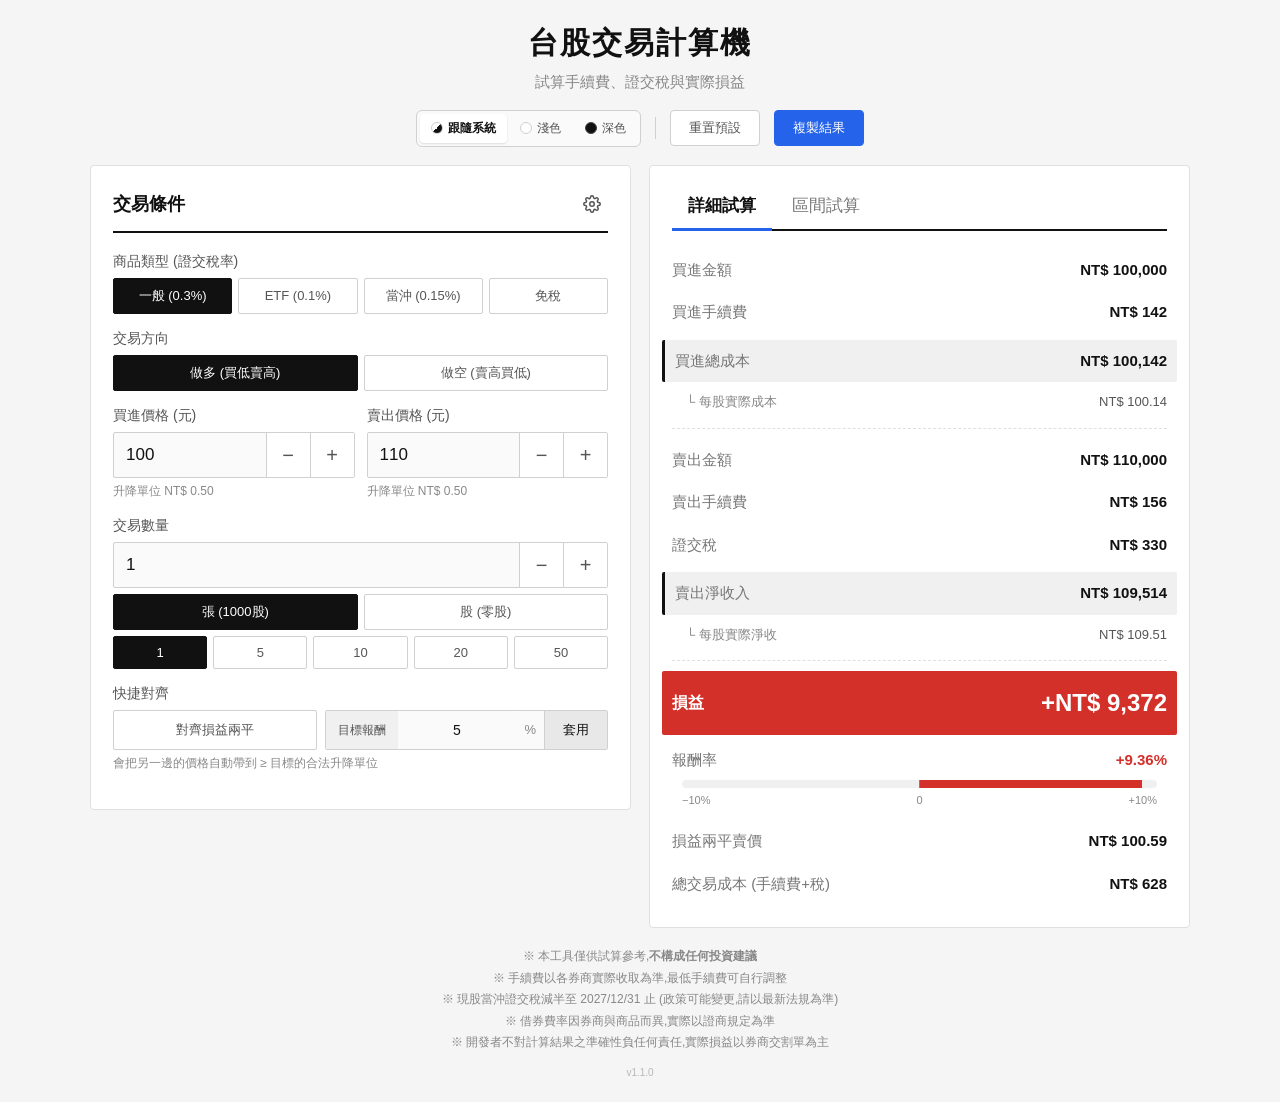
==== index.html @ 70cfdb53 "feat: v1.1.0 — 行動裝置 UX、PWA 整合、版本系統與 bug 修正 - index.html 加 APP_VERSION = '1.1.0' 為單一來源 - <head> 加 man" ====
<!DOCTYPE html>
<html lang="zh-Hant">
<head>
<meta charset="UTF-8">
<meta name="viewport" content="width=device-width, initial-scale=1.0">
<meta name="description" content="台股交易計算機 — 試算手續費、證交稅、借券費與實際損益。支援做多/做空、零股、ETF、現股當沖。純前端、零追蹤。">
<meta name="theme-color" content="#000000">
<meta name="color-scheme" content="light dark">
<title>台股交易計算機</title>
<script>
  // 早於 <style> 套用主題,避免初次載入閃光 (FOUC)
  (function() {
    try {
      var mode = localStorage.getItem('twStockCalc.theme') || 'auto';
      if (mode !== 'auto' && mode !== 'light' && mode !== 'dark') mode = 'auto';
      var effective = mode === 'auto'
        ? (matchMedia('(prefers-color-scheme: dark)').matches ? 'dark' : 'light')
        : mode;
      document.documentElement.setAttribute('data-theme', effective);
      document.documentElement.setAttribute('data-theme-mode', mode);
    } catch (_) {
      document.documentElement.setAttribute('data-theme', 'dark');
      document.documentElement.setAttribute('data-theme-mode', 'auto');
    }
  })();
</script>
<!-- Open Graph / 社群分享 -->
<meta property="og:type" content="website">
<meta property="og:title" content="台股交易計算機">
<meta property="og:description" content="試算手續費、證交稅、借券費與實際損益。支援做多/做空、零股、ETF、現股當沖。純前端、零追蹤。">
<meta property="og:locale" content="zh_TW">
<meta name="twitter:card" content="summary">
<meta name="twitter:title" content="台股交易計算機">
<meta name="twitter:description" content="試算手續費、證交稅、借券費與實際損益。">
<link rel="icon" id="favicon" type="image/svg+xml" href="data:image/svg+xml,<svg xmlns='http://www.w3.org/2000/svg' viewBox='0 0 32 32'><rect width='32' height='32' fill='%23111' rx='6'/><rect x='6' y='9' width='8' height='14' fill='%23d4302a'/><rect x='18' y='12' width='8' height='11' fill='%231f8f4f'/></svg>">
<!-- PWA -->
<link rel="manifest" href="manifest.json">
<link rel="apple-touch-icon" href="icons/icon.svg" media="(prefers-color-scheme: dark)">
<link rel="apple-touch-icon" href="icons/icon-light.svg" media="(prefers-color-scheme: light)">
<link rel="apple-touch-icon" href="icons/icon.svg">
<style>
  /* ============================================================
     Theme tokens — light is default, dark overrides via [data-theme="dark"]
     台股紅漲綠跌色保留在兩個主題中
     ============================================================ */
  :root {
    --bg-page: #f5f5f5;
    --bg-card: #ffffff;
    --bg-input: #fafafa;
    --bg-highlight: #f0f0f0;
    --bg-center-row: #fff3c4;  /* 區間試算中心列 — 暖金色系,呼應金色價格文字 */
    --bg-big: #f5f5f5;
    --bg-btn: #ffffff;
    --bg-btn-hover: #f5f5f5;
    --bg-btn-active: #111111;
    --bg-btn-active-hover: #333333;
    --bg-primary: #2563eb;          /* blue-600 — 主要動作按鈕 */
    --bg-primary-hover: #1d4ed8;    /* blue-700 */
    --bg-btn-secondary: #e8e8e8;
    --bg-btn-secondary-hover: #d8d8d8;
    --bg-snap-label: #f0f0f0;

    --border: #d0d0d0;
    --border-hover: #888888;
    --border-soft: #e0e0e0;
    --border-dashed: #e0e0e0;
    --border-strong: #111111;

    --text-strong: #111111;
    --text: #333333;
    --text-secondary: #555555;
    --text-muted: #777777;
    --text-faint: #888888;
    --text-on-active: #ffffff;
    --text-on-bigbg: #111111;

    --focus-ring: rgba(0, 0, 0, 0.12);
    --shadow-toast: 0 4px 14px rgba(0, 0, 0, 0.15);

    --profit-bg: #d4302a;
    --profit-text: #d4302a;
    --loss-bg: #1f8f4f;
    --loss-text: #1f8f4f;
  }

  :root[data-theme="dark"] {
    --bg-page: #000000;
    --bg-card: #2e2e2e;
    --bg-input: #1a1a1a;
    --bg-highlight: #404040;
    --bg-center-row: #3d3220;  /* 區間試算中心列 — 暖金色系,呼應金色價格文字 */
    --bg-big: #000000;
    --bg-btn: #1f1f1f;
    --bg-btn-hover: #2a2a2a;
    --bg-btn-active: #ffffff;
    --bg-btn-active-hover: #d8d8d8;
    --bg-primary: #3b82f6;          /* blue-500 — 深色模式略亮以維持對比 */
    --bg-primary-hover: #2563eb;    /* blue-600 */
    --bg-btn-secondary: #2a2a2a;
    --bg-btn-secondary-hover: #3a3a3a;
    --bg-snap-label: #1f1f1f;

    --border: #4a4a4a;
    --border-hover: #6a6a6a;
    --border-soft: #444444;
    --border-dashed: #444444;
    --border-strong: #ffffff;

    --text-strong: #ffffff;
    --text: #d0d0d0;
    --text-secondary: #c0c0c0;
    --text-muted: #b8b8b8;
    --text-faint: #888888;
    --text-on-active: #111111;
    --text-on-bigbg: #ffffff;

    --focus-ring: rgba(255, 255, 255, 0.15);
    --shadow-toast: 0 4px 14px rgba(0, 0, 0, 0.4);

    --profit-text: #ff5050;
    --loss-text: #4caf6a;
  }

  * { box-sizing: border-box; margin: 0; padding: 0; }
  body {
    font-family: -apple-system, BlinkMacSystemFont, "Segoe UI", "PingFang TC", "Microsoft JhengHei", "Heiti TC", sans-serif;
    background: var(--bg-page);
    min-height: 100vh;
    padding: 20px;
    color: var(--text);
    line-height: 1.5;
    -webkit-font-smoothing: antialiased;
  }
  .container { max-width: 1100px; margin: 0 auto; }
  header { text-align: center; color: var(--text-strong); margin-bottom: 16px; }
  header h1 { font-size: 30px; margin-bottom: 6px; font-weight: 700; letter-spacing: 2px; }
  header p { color: var(--text-faint); font-size: 15px; }

  .action-bar {
    display: flex;
    justify-content: center;
    align-items: center;
    gap: 14px;
    margin-bottom: 18px;
    flex-wrap: wrap;
  }
  /* 分隔線:主題群組與動作按鈕之間 */
  .action-bar .divider {
    width: 1px;
    height: 22px;
    background: var(--border);
  }
  .btn-action {
    padding: 8px 18px;
    border: 1px solid var(--border);
    background: var(--bg-btn);
    color: var(--text-secondary);
    border-radius: 4px;
    cursor: pointer;
    font-size: 13px;
    font-family: inherit;
    transition: all 0.15s;
  }
  .btn-action:hover { border-color: var(--border-strong); color: var(--text-strong); }
  .btn-action.primary {
    background: var(--bg-primary);
    color: #ffffff;
    border-color: var(--bg-primary);
  }
  .btn-action.primary:hover { background: var(--bg-primary-hover); border-color: var(--bg-primary-hover); }

  /* 主題切換 — iOS 風格 segmented pill
     active 用「浮起的卡片」表達,而不是反相填色,
     避免「淺色按鈕變黑」「深色按鈕變白」的視覺矛盾 */
  .theme-toggle {
    display: inline-flex;
    background: var(--bg-input);
    border: 1px solid var(--border);
    border-radius: 6px;
    padding: 3px;
    gap: 2px;
  }
  .theme-toggle button {
    display: inline-flex;
    align-items: center;
    gap: 5px;
    padding: 6px 11px;
    background: transparent;
    color: var(--text-secondary);
    border: none;
    border-radius: 4px;
    cursor: pointer;
    font-size: 12px;
    font-family: inherit;
    transition: background 0.15s, color 0.15s;
    white-space: nowrap;
  }
  .theme-toggle button:hover:not(.active) {
    color: var(--text-strong);
    background: var(--bg-btn-hover);
  }
  .theme-toggle button.active {
    background: var(--bg-card);
    color: var(--text-strong);
    font-weight: 600;
    box-shadow: 0 1px 2px var(--focus-ring);
  }
  /* 主題標示小圓點 (在按鈕文字前) */
  .theme-toggle button::before {
    content: '';
    width: 10px;
    height: 10px;
    border-radius: 50%;
    border: 1px solid var(--border);
    background: var(--bg-card);
    flex-shrink: 0;
  }
  .theme-toggle button[data-theme="light"]::before {
    background: #ffffff;
    border-color: #d0d0d0;
  }
  .theme-toggle button[data-theme="dark"]::before {
    background: #111111;
    border-color: #444444;
  }
  .theme-toggle button[data-theme="auto"]::before {
    background: linear-gradient(135deg, #ffffff 0%, #ffffff 50%, #111111 50%, #111111 100%);
    border-color: var(--border);
  }

  .layout {
    display: grid;
    grid-template-columns: 1fr 1fr;
    gap: 18px;
    align-items: start;
  }
  /* 結果卡內的分頁 — 取代 h2 當作 card title,主動底線色與內容銜接 */
  .card-tabs {
    display: flex;
    gap: 4px;
    margin-bottom: 18px;
    border-bottom: 2px solid var(--border-strong);
  }
  .card-tabs button {
    padding: 6px 16px 11px;
    margin-bottom: -2px;     /* 與 .card-tabs 的 border 重疊,讓 active 下緣銜接內容 */
    background: transparent;
    border: none;
    border-bottom: 3px solid transparent;
    font-size: 17px;
    font-family: inherit;
    font-weight: 500;
    color: var(--text-muted);
    cursor: pointer;
    transition: color 0.15s, border-color 0.15s;
    white-space: nowrap;
  }
  .card-tabs button:hover:not(.active) {
    color: var(--text-strong);
  }
  .card-tabs button.active {
    color: var(--text-strong);
    font-weight: 700;
    border-bottom-color: var(--bg-primary);
  }
  .tab-content[hidden] { display: none; }

  /* 區間試算表格 */
  .range-table {
    width: 100%;
    border-collapse: collapse;
    margin-top: 12px;
    font-variant-numeric: tabular-nums;
  }
  .range-table th, .range-table td {
    padding: 11px 14px;
    text-align: right;
    border-bottom: 1px solid var(--border-soft);
    font-size: 15px;
  }
  .range-table th {
    font-size: 13px;
    color: var(--text-secondary);
    font-weight: 500;
    border-bottom: 2px solid var(--border-strong);
  }
  .range-table th:first-child,
  .range-table td:first-child {
    text-align: left;
  }
  .range-table tbody tr.center {
    background: var(--bg-center-row);
  }
  .range-table tbody tr.center td:first-child {
    color: #b8862e;  /* 比金色文字更飽和一點,確保淺色金色背景下仍清楚 */
    font-weight: 700;
    font-size: 16px;
  }
  :root[data-theme="dark"] .range-table tbody tr.center td:first-child {
    color: #f5c451;  /* 深色金色背景下,亮金色文字較清楚 */
  }
  .range-table td.profit-cell { font-weight: 600; }
  .range-table td.profit-cell.gain { color: var(--profit-text); }
  .range-table td.profit-cell.lose { color: var(--loss-text); }
  .range-table tbody tr td.empty {
    text-align: center;
    color: var(--text-faint);
    padding: 28px 14px;
    font-size: 14px;
  }


  .card {
    background: var(--bg-card);
    border-radius: 4px;
    padding: 22px;
    border: 1px solid var(--border-soft);
  }
  .card h2 {
    font-size: 18px;
    margin-bottom: 18px;
    color: var(--text-strong);
    font-weight: 600;
    display: flex;
    align-items: center;
    gap: 8px;
    padding-bottom: 10px;
    border-bottom: 2px solid var(--border-strong);
  }
  .field { margin-bottom: 14px; }
  .field label {
    display: block;
    font-size: 14px;
    color: var(--text-secondary);
    margin-bottom: 6px;
    font-weight: 500;
  }
  .field input, .field select {
    width: 100%;
    padding: 10px 12px;
    border: 1px solid var(--border);
    border-radius: 2px;
    font-size: 17px;
    background: var(--bg-input);
    transition: all 0.15s;
    font-family: inherit;
    color: var(--text-strong);
  }
  .field input:focus, .field select:focus {
    outline: none;
    border-color: var(--border-strong);
    box-shadow: 0 0 0 2px var(--focus-ring);
  }
  .row { display: grid; grid-template-columns: 1fr 1fr; gap: 12px; }

  /* 快捷對齊 — 兩個視覺對等的卡片(左:單純按鈕;右:合一的輸入組) */
  .snap-bar {
    display: flex;
    gap: 8px;
    margin-top: 6px;
    flex-wrap: wrap;
  }
  .snap-action {
    flex: 1 1 140px;
    min-height: 40px;
    padding: 0 14px;
    border: 1px solid var(--border);
    background: var(--bg-btn);
    color: var(--text-secondary);
    border-radius: 2px;
    cursor: pointer;
    font-size: 13px;
    font-weight: 500;
    font-family: inherit;
    transition: all 0.15s;
    white-space: nowrap;
  }
  .snap-action:hover {
    border-color: var(--border-strong);
    color: var(--text-strong);
    background: var(--bg-btn-hover);
  }
  .snap-action:active { background: var(--bg-input); }

  .snap-target {
    flex: 1 1 220px;
    min-height: 40px;
    display: flex;
    align-items: stretch;
    border: 1px solid var(--border);
    border-radius: 2px;
    overflow: hidden;
    background: var(--bg-btn);
    transition: border-color 0.15s, box-shadow 0.15s;
  }
  .snap-target:hover { border-color: var(--border-hover); }
  .snap-target:focus-within {
    border-color: var(--border-strong);
    box-shadow: 0 0 0 2px var(--focus-ring);
  }
  .snap-target .snap-label {
    display: flex;
    align-items: center;
    padding: 0 12px;
    font-size: 12px;
    color: var(--text-secondary);
    background: var(--bg-snap-label);
    white-space: nowrap;
  }
  .snap-target input[type=number] {
    flex: 1;
    min-width: 0;
    width: auto;
    border: none;
    background: var(--bg-input);
    text-align: center;
    font-size: 14px;
    color: var(--text-strong);
    padding: 0 4px;
    font-family: inherit;
    font-variant-numeric: tabular-nums;
  }
  .snap-target input[type=number]:focus { outline: none; box-shadow: none; }
  /* 隱藏 spinner — 已有滾輪 + 套用按鈕,spinner 在無邊框 input 上不好看 */
  .snap-target input[type=number]::-webkit-outer-spin-button,
  .snap-target input[type=number]::-webkit-inner-spin-button {
    -webkit-appearance: none;
    margin: 0;
  }
  .snap-target input[type=number] { -moz-appearance: textfield; }
  .snap-target .snap-pct {
    display: flex;
    align-items: center;
    padding: 0 8px;
    font-size: 13px;
    color: var(--text-faint);
    background: var(--bg-input);
  }
  .snap-target button {
    padding: 0 18px;
    border: none;
    border-left: 1px solid var(--border);
    background: var(--bg-btn-secondary);
    color: var(--text-strong);
    font-size: 13px;
    font-weight: 500;
    font-family: inherit;
    cursor: pointer;
    transition: background 0.15s;
    white-space: nowrap;
  }
  .snap-target button:hover { background: var(--bg-btn-secondary-hover); }
  .snap-target button:active { background: var(--bg-btn); }

  .result-row {
    display: flex;
    justify-content: space-between;
    align-items: center;
    padding: 10px 0;
    font-size: 15px;
  }
  .result-row .label { color: var(--text-muted); }
  .result-row .value {
    font-weight: 600;
    color: var(--text-strong);
    font-variant-numeric: tabular-nums;
  }
  .result-row.sub {
    padding: 4px 0 8px;
    font-size: 13px;
  }
  .result-row.sub .label { color: var(--text-faint); padding-left: 14px; }
  .result-row.sub .value { color: var(--text-secondary); font-weight: 500; }

  .result-section {
    border-bottom: 1px dashed var(--border-dashed);
    padding-bottom: 8px;
    margin-bottom: 10px;
  }
  .result-section:last-child {
    border-bottom: none;
    margin-bottom: 0;
    padding-bottom: 0;
  }
  .result-row.highlight {
    background: var(--bg-highlight);
    margin: 6px -10px;
    padding: 10px;
    border-radius: 2px;
    border-left: 3px solid var(--border-strong);
  }
  .result-row.big {
    padding: 14px 10px;
    margin: 8px -10px 4px;
    background: var(--bg-big);
    border-radius: 2px;
    font-size: 16px;
  }
  .result-row.big .label { font-weight: 600; color: var(--text-on-bigbg); }
  .result-row.big .value { font-size: 24px; font-weight: 700; color: var(--text-on-bigbg); }
  .result-row.profit .value { color: var(--profit-text); }
  .result-row.loss .value { color: var(--loss-text); }
  .result-row.big.profit { background: var(--profit-bg); }
  .result-row.big.loss { background: var(--loss-bg); }
  .result-row.big.profit .label,
  .result-row.big.loss .label,
  .result-row.big.profit .value,
  .result-row.big.loss .value { color: #fff; }

  .help {
    font-size: 12px;
    color: var(--text-faint);
    margin-top: 4px;
    line-height: 1.6;
  }
  .btn-group {
    display: flex;
    gap: 6px;
    margin-top: 6px;
    flex-wrap: wrap;
  }
  .btn-group button {
    flex: 1;
    min-width: 60px;
    padding: 8px 8px;
    border: 1px solid var(--border);
    background: var(--bg-btn);
    border-radius: 2px;
    cursor: pointer;
    font-size: 13px;
    color: var(--text-secondary);
    transition: all 0.15s;
    font-family: inherit;
  }
  .btn-group button:hover { border-color: var(--border-strong); color: var(--text-strong); }
  .btn-group button.active {
    background: var(--bg-btn-active);
    color: var(--text-on-active);
    border-color: var(--bg-btn-active);
  }
  .footer-note {
    text-align: center;
    color: var(--text-faint);
    font-size: 12px;
    margin-top: 18px;
    line-height: 1.8;
  }
  .version-tag {
    display: block;
    margin-top: 10px;
    font-size: 10px;
    opacity: 0.55;
    font-variant-numeric: tabular-nums;
  }

  .toast {
    position: fixed;
    top: 24px;
    left: 50%;
    transform: translateX(-50%) translateY(-20px);
    background: var(--loss-bg);
    color: #fff;
    padding: 10px 22px;
    border-radius: 4px;
    font-size: 14px;
    font-weight: 500;
    opacity: 0;
    pointer-events: none;
    transition: opacity 0.25s, transform 0.25s;
    z-index: 1000;
    box-shadow: var(--shadow-toast);
  }
  .toast.show {
    opacity: 1;
    transform: translateX(-50%) translateY(0);
  }
  .toast.err { background: var(--profit-bg); }

  /* B9 — 區間試算範圍切換 (inline 小型 btn-group) */
  .range-controls {
    display: flex;
    align-items: center;
    gap: 12px;
    margin-bottom: 14px;
    flex-wrap: wrap;
  }
  .range-controls-label {
    font-size: 13px;
    color: var(--text-secondary);
  }
  .btn-group-inline {
    margin-top: 0;
    flex: 0 0 auto;
    gap: 4px;
  }
  .btn-group-inline button {
    flex: 0 0 auto;
    min-width: 56px;
    padding: 6px 14px;
    font-size: 13px;
  }

  /* B10 — 報酬率視覺進度條 (中心 0%, 視覺範圍 ±10%) */
  .return-bar {
    margin: -2px 10px 12px;
    padding: 0;
  }
  .return-bar-track {
    position: relative;
    height: 8px;
    background: var(--bg-highlight);
    border-radius: 4px;
    overflow: hidden;
  }
  .return-bar-zero {
    position: absolute;
    left: 50%;
    top: 0;
    bottom: 0;
    width: 1px;
    margin-left: -0.5px;
    background: var(--border-strong);
    opacity: 0.5;
    z-index: 1;
  }
  .return-bar-fill {
    position: absolute;
    top: 0;
    bottom: 0;
    background: var(--profit-bg);
    transition: left 0.25s ease, right 0.25s ease, background 0.25s;
  }
  .return-bar-fill.loss { background: var(--loss-bg); }
  .return-bar-scale {
    display: flex;
    justify-content: space-between;
    font-size: 11px;
    color: var(--text-faint);
    margin-top: 4px;
    font-variant-numeric: tabular-nums;
  }
  .return-bar.overflow .return-bar-fill::after {
    content: '';
    position: absolute;
    top: 0;
    bottom: 0;
    width: 4px;
    background: repeating-linear-gradient(
      45deg,
      rgba(255,255,255,0.35) 0,
      rgba(255,255,255,0.35) 2px,
      transparent 2px,
      transparent 4px
    );
  }
  .return-bar.overflow-pos .return-bar-fill::after { right: 0; }
  .return-bar.overflow-neg .return-bar-fill::after { left: 0; }

  /* B12 — 輸入驗證錯誤/警示樣式 */
  :root {
    --err-color: #d4302a;
    --err-shadow: rgba(212, 48, 42, 0.15);
    --warn-color: #d97706;
    --warn-shadow: rgba(217, 119, 6, 0.15);
  }
  :root[data-theme="dark"] {
    --err-color: #ff5050;
    --err-shadow: rgba(255, 80, 80, 0.2);
    --warn-color: #fbbf24;
    --warn-shadow: rgba(251, 191, 36, 0.2);
  }
  .field.has-error > input,
  .field.has-error > select {
    border-color: var(--err-color);
    box-shadow: 0 0 0 2px var(--err-shadow);
  }
  .field.has-warn > input,
  .field.has-warn > select {
    border-color: var(--warn-color);
    box-shadow: 0 0 0 2px var(--warn-shadow);
  }
  .field.has-error .snap-target,
  .field.has-error .number-stepper {
    border-color: var(--err-color);
    box-shadow: 0 0 0 2px var(--err-shadow);
  }
  .field.has-warn .snap-target,
  .field.has-warn .number-stepper {
    border-color: var(--warn-color);
    box-shadow: 0 0 0 2px var(--warn-shadow);
  }
  .field-error {
    font-size: 12px;
    margin-top: 4px;
    line-height: 1.5;
    display: none;
  }
  .field.has-error .field-error {
    display: block;
    color: var(--err-color);
  }
  .field.has-warn .field-error {
    display: block;
    color: var(--warn-color);
  }

  /* B6 — 步進按鈕 (input 右側兩顆,觸控目標 ≥44px) */
  .number-stepper {
    display: flex;
    align-items: stretch;
    width: 100%;
    border: 1px solid var(--border);
    border-radius: 2px;
    background: var(--bg-input);
    transition: border-color 0.15s, box-shadow 0.15s;
  }
  .number-stepper:hover { border-color: var(--border-hover); }
  .number-stepper:focus-within {
    border-color: var(--border-strong);
    box-shadow: 0 0 0 2px var(--focus-ring);
  }
  .number-stepper input[type=number] {
    flex: 1;
    min-width: 0;
    width: 0;          /* 從 0 起算讓 flex 撐大;auto 會用 input.size 內在寬度撐爆父層 min-content */
    border: none;
    background: transparent;
    border-radius: 0;
    padding: 10px 12px;
  }
  .number-stepper input[type=number]:focus {
    outline: none;
    box-shadow: none;
    border-color: transparent;
  }
  .stepper-btn {
    flex: 0 0 44px;
    min-height: 44px;
    border: none;
    border-left: 1px solid var(--border);
    background: var(--bg-btn);
    color: var(--text-secondary);
    font-size: 20px;
    font-weight: 500;
    line-height: 1;
    font-family: inherit;
    cursor: pointer;
    user-select: none;
    -webkit-user-select: none;
    touch-action: manipulation;
    transition: background 0.1s, color 0.1s;
    display: flex;
    align-items: center;
    justify-content: center;
  }
  .stepper-btn:hover {
    background: var(--bg-btn-hover);
    color: var(--text-strong);
  }
  .stepper-btn:active,
  .stepper-btn.holding {
    background: var(--bg-highlight);
    color: var(--text-strong);
  }
  .stepper-btn:focus-visible {
    outline: none;
    box-shadow: inset 0 0 0 2px var(--focus-ring);
  }
  .stepper-btn[data-step="dec"]::before { content: '−'; }
  .stepper-btn[data-step="inc"]::before { content: '+'; }

  /* B6 — 區間試算表 wrap,防止窄螢幕擠爆 */
  .range-table-wrap {
    overflow-x: auto;
    -webkit-overflow-scrolling: touch;
    margin-top: 12px;
  }
  .range-table-wrap .range-table { margin-top: 0; }

  /* 齒輪按鈕 (進階設定觸發) */
  .gear-btn {
    display: inline-flex;
    align-items: center;
    justify-content: center;
    width: 32px;
    height: 32px;
    padding: 0;
    background: transparent;
    border: 1px solid transparent;
    border-radius: 4px;
    color: var(--text-secondary);
    cursor: pointer;
    font-family: inherit;
    transition: background 0.15s, border-color 0.15s, color 0.15s;
  }
  .gear-btn:hover,
  .gear-btn[aria-expanded="true"] {
    background: var(--bg-btn-hover);
    border-color: var(--border);
    color: var(--text-strong);
  }
  .gear-btn:focus-visible {
    outline: none;
    box-shadow: 0 0 0 2px var(--focus-ring);
  }
  .gear-btn svg { width: 18px; height: 18px; display: block; }

  /* Popover (浮動設定面板) — 非 modal,點外面或 ESC 關閉 */
  .popover-host {
    position: relative;
    display: inline-block;
  }
  .popover-host[hidden] { display: none; }
  .popover {
    position: absolute;
    top: calc(100% + 8px);
    right: 0;
    z-index: 100;
    width: min(420px, calc(100vw - 24px));
    background: var(--bg-card);
    border: 1px solid var(--border);
    border-radius: 8px;
    box-shadow: 0 10px 30px rgba(0, 0, 0, 0.15);
  }
  :root[data-theme="dark"] .popover {
    box-shadow: 0 10px 30px rgba(0, 0, 0, 0.55);
  }
  .popover[hidden] { display: none; }
  .popover-header {
    display: flex;
    align-items: center;
    justify-content: space-between;
    padding: 14px 20px;
    border-bottom: 1px solid var(--border-soft);
  }
  .popover-title {
    font-size: 15px;
    font-weight: 600;
    color: var(--text-strong);
  }
  .popover-close {
    width: 32px;
    height: 32px;
    padding: 0;
    background: transparent;
    border: none;
    border-radius: 4px;
    font-size: 24px;
    line-height: 1;
    color: var(--text-muted);
    cursor: pointer;
    font-family: inherit;
  }
  .popover-close:hover {
    background: var(--bg-btn-hover);
    color: var(--text-strong);
  }
  .popover-body { padding: 20px; }
  .popover-body > *:last-child { margin-bottom: 0; }

  /* Popover 內加大輸入/按鈕 — 電腦與手機都好操作 (≥40px 觸控目標) */
  .popover-body .field { margin-bottom: 18px; }
  .popover-body .field label {
    font-size: 15px;
    margin-bottom: 8px;
  }
  .popover-body .field input,
  .popover-body .field select {
    padding: 12px 14px;
    font-size: 18px;
  }
  .popover-body .btn-group { gap: 8px; }
  .popover-body .btn-group button {
    padding: 11px 8px;
    font-size: 14px;
  }
  .popover-body .btn-group-inline { gap: 8px; }
  .popover-body .btn-group-inline button {
    min-width: 78px;
    padding: 12px 22px;
    font-size: 15px;
  }
  .popover-body .range-controls {
    gap: 14px;
    flex-wrap: nowrap;
    margin-bottom: 0;
  }
  .popover-body .range-controls-label {
    font-size: 15px;
  }
  .popover-body .help {
    font-size: 13px;
  }

  /* Card header row — 包覆 tabs + 區間齒輪,讓齒輪與 tab 同列(不再另佔一行) */
  .card-header-row {
    display: flex;
    align-items: flex-end;
    justify-content: space-between;
    gap: 8px;
    margin-bottom: 18px;
    border-bottom: 2px solid var(--border-strong);
  }
  .card-header-row .card-tabs {
    border-bottom: none;
    margin-bottom: 0;
    flex: 1;
  }
  .card-header-row .popover-host {
    margin-bottom: 6px;
  }

  /* Confirm dialog (重置警告) */
  dialog.confirm-dialog {
    position: fixed;
    inset: 0;
    margin: auto;  /* 配合 inset:0 達成置中,覆蓋全域 * { margin: 0 } reset */
    border: 1px solid var(--border);
    border-radius: 8px;
    padding: 0;
    background: var(--bg-card);
    color: var(--text);
    max-width: 380px;
    min-width: 280px;
    width: min(380px, calc(100vw - 32px));
    box-shadow: 0 12px 40px rgba(0, 0, 0, 0.2);
    font-family: inherit;
  }
  dialog.confirm-dialog::backdrop {
    background: rgba(0, 0, 0, 0.4);
  }
  :root[data-theme="dark"] dialog.confirm-dialog {
    box-shadow: 0 12px 40px rgba(0, 0, 0, 0.6);
  }
  :root[data-theme="dark"] dialog.confirm-dialog::backdrop {
    background: rgba(0, 0, 0, 0.6);
  }
  .confirm-dialog-body { padding: 20px 22px; }
  .confirm-dialog-title {
    font-size: 16px;
    font-weight: 700;
    color: var(--text-strong);
    margin-bottom: 8px;
  }
  .confirm-dialog-text {
    font-size: 14px;
    color: var(--text-secondary);
    line-height: 1.6;
  }
  .confirm-dialog-actions {
    display: flex;
    justify-content: flex-end;
    gap: 8px;
    margin-top: 18px;
  }

  /* Mobile sticky 結果列 — 桌面隱藏,行動才顯示 */
  .mobile-result-bar { display: none; }

  @media (max-width: 760px) {
    body {
      padding: 12px;
      padding-bottom: calc(68px + env(safe-area-inset-bottom));  /* 預留底部 bar 空間 */
    }
    .layout { grid-template-columns: 1fr; gap: 14px; }
    .row { grid-template-columns: 1fr; }
    header h1 { font-size: 24px; }
    .card { padding: 18px; }
    .result-row.big .value { font-size: 21px; }
    /* B6 — 行動裝置觸控目標加大 */
    .btn-group button {
      min-height: 44px;
      padding: 11px 10px;
      font-size: 14px;
    }
    .snap-action { min-height: 44px; }
    .snap-target { min-height: 44px; }

    /* 底部 sticky 結果列 */
    .mobile-result-bar {
      display: block;
      position: fixed;
      left: 0;
      right: 0;
      bottom: 0;
      z-index: 200;
      background: var(--bg-card);
      border-top: 1px solid var(--border);
      box-shadow: 0 -4px 16px rgba(0, 0, 0, 0.1);
      padding-bottom: env(safe-area-inset-bottom);
      transition: opacity 0.2s ease, transform 0.2s ease;
    }
    .mobile-result-bar.hidden-by-scroll {
      opacity: 0;
      transform: translateY(100%);
      pointer-events: none;
    }
    :root[data-theme="dark"] .mobile-result-bar {
      box-shadow: 0 -4px 16px rgba(0, 0, 0, 0.5);
    }
    .mobile-result-bar-tap {
      display: flex;
      align-items: center;
      gap: 10px;
      width: 100%;
      min-height: 56px;
      padding: 8px 14px;
      background: transparent;
      border: none;
      font-family: inherit;
      color: var(--text);
      cursor: pointer;
      text-align: left;
      touch-action: manipulation;
    }
    .mobile-result-bar-tap:active { background: var(--bg-highlight); }
    .mobile-result-bar-profit {
      font-size: 16px;
      font-weight: 700;
      font-variant-numeric: tabular-nums;
      color: var(--text-strong);
      flex-shrink: 0;
      white-space: nowrap;
    }
    .mobile-result-bar.profit .mobile-result-bar-profit { color: var(--profit-text); }
    .mobile-result-bar.loss   .mobile-result-bar-profit { color: var(--loss-text); }
    .mobile-result-bar-return {
      font-size: 14px;
      font-weight: 600;
      font-variant-numeric: tabular-nums;
      color: var(--text-secondary);
      flex-shrink: 0;
      white-space: nowrap;
    }
    .mobile-result-bar.profit .mobile-result-bar-return { color: var(--profit-text); }
    .mobile-result-bar.loss   .mobile-result-bar-return { color: var(--loss-text); }
    .mobile-result-bar-track {
      position: relative;
      flex: 1;
      min-width: 40px;
      height: 6px;
      background: var(--bg-highlight);
      border-radius: 3px;
      overflow: hidden;
    }
    .mobile-result-bar-zero {
      position: absolute;
      left: 50%;
      top: 0;
      bottom: 0;
      width: 1px;
      margin-left: -0.5px;
      background: var(--border-strong);
      opacity: 0.4;
    }
    .mobile-result-bar-fill {
      position: absolute;
      top: 0;
      bottom: 0;
      background: var(--profit-bg);
      transition: left 0.25s, right 0.25s, background 0.25s;
    }
    .mobile-result-bar-fill.loss { background: var(--loss-bg); }
    .mobile-result-bar-cta {
      font-size: 13px;
      font-weight: 500;
      color: var(--text-muted);
      flex-shrink: 0;
      white-space: nowrap;
      padding-left: 4px;
    }
  }
</style>
</head>
<body>
  <div class="container">
    <header>
      <h1>台股交易計算機</h1>
      <p>試算手續費、證交稅與實際損益</p>
    </header>

    <div class="action-bar">
      <div class="theme-toggle" id="themeGroup" role="group" aria-label="顯示主題">
        <button type="button" data-theme="auto" aria-pressed="true">跟隨系統</button>
        <button type="button" data-theme="light" aria-pressed="false">淺色</button>
        <button type="button" data-theme="dark" aria-pressed="false">深色</button>
      </div>
      <span class="divider" aria-hidden="true"></span>
      <button type="button" id="resetBtn" class="btn-action">重置預設</button>
      <button type="button" id="copyBtn" class="btn-action primary">複製結果</button>
    </div>

    <div class="layout">
      <div class="card">
        <h2>
          交易條件
          <div class="popover-host" style="margin-left:auto;">
            <button type="button" class="gear-btn" id="condGearBtn" aria-label="進階設定:手續費折扣與最低手續費" aria-haspopup="dialog" aria-expanded="false" aria-controls="condGearPopover">
              <svg viewBox="0 0 24 24" fill="none" stroke="currentColor" stroke-width="2" stroke-linecap="round" stroke-linejoin="round" aria-hidden="true">
                <circle cx="12" cy="12" r="3"></circle>
                <path d="M19.4 15a1.65 1.65 0 0 0 .33 1.82l.06.06a2 2 0 0 1 0 2.83 2 2 0 0 1-2.83 0l-.06-.06a1.65 1.65 0 0 0-1.82-.33 1.65 1.65 0 0 0-1 1.51V21a2 2 0 0 1-4 0v-.09A1.65 1.65 0 0 0 9 19.4a1.65 1.65 0 0 0-1.82.33l-.06.06a2 2 0 0 1-2.83 0 2 2 0 0 1 0-2.83l.06-.06a1.65 1.65 0 0 0 .33-1.82 1.65 1.65 0 0 0-1.51-1H3a2 2 0 0 1 0-4h.09A1.65 1.65 0 0 0 4.6 9a1.65 1.65 0 0 0-.33-1.82l-.06-.06a2 2 0 0 1 0-2.83 2 2 0 0 1 2.83 0l.06.06a1.65 1.65 0 0 0 1.82.33H9a1.65 1.65 0 0 0 1-1.51V3a2 2 0 0 1 4 0v.09a1.65 1.65 0 0 0 1 1.51 1.65 1.65 0 0 0 1.82-.33l.06-.06a2 2 0 0 1 2.83 0 2 2 0 0 1 0 2.83l-.06.06a1.65 1.65 0 0 0-.33 1.82V9a1.65 1.65 0 0 0 1.51 1H21a2 2 0 0 1 0 4h-.09a1.65 1.65 0 0 0-1.51 1z"></path>
              </svg>
            </button>
            <div class="popover" id="condGearPopover" hidden role="dialog" aria-label="進階設定">
              <div class="popover-header">
                <span class="popover-title">進階設定</span>
                <button type="button" class="popover-close" data-close-popover aria-label="關閉設定">×</button>
              </div>
              <div class="popover-body" id="condGearBody">
                <div class="field">
                  <label for="discount">手續費折扣 (券商給的折數)</label>
                  <input type="number" id="discount" value="1" step="0.01" min="0.01" max="1" inputmode="decimal">
                  <div class="btn-group" id="discountGroup" role="group" aria-label="手續費折扣">
                    <button type="button" data-discount="1" class="active" aria-pressed="true">原價</button>
                    <button type="button" data-discount="0.6" aria-pressed="false">6折</button>
                    <button type="button" data-discount="0.5" aria-pressed="false">5折</button>
                    <button type="button" data-discount="0.38" aria-pressed="false">3.8折</button>
                    <button type="button" data-discount="0.28" aria-pressed="false">2.8折</button>
                  </div>
                  <div class="help">手續費 = 成交金額 × 0.1425% × 折數,最低 20 元</div>
                  <div class="field-error" id="discountError" role="alert"></div>
                </div>

                <div class="field">
                  <label for="minFee">最低手續費 (元)</label>
                  <input type="number" id="minFee" value="20" step="1" min="0" inputmode="numeric">
                  <div class="help">多數券商最低 20 元,部分電子下單可降至 1 元或不設下限</div>
                  <div class="field-error" id="minFeeError" role="alert"></div>
                </div>
              </div>
            </div>
          </div>
        </h2>

        <div class="field">
          <label>商品類型 (證交稅率)</label>
          <div class="btn-group" id="productTypeGroup" role="group" aria-label="商品類型">
            <button type="button" data-product="stock" class="active" aria-pressed="true">一般 (0.3%)</button>
            <button type="button" data-product="etf" aria-pressed="false">ETF (0.1%)</button>
            <button type="button" data-product="daytrade" aria-pressed="false">當沖 (0.15%)</button>
            <button type="button" data-product="none" aria-pressed="false">免稅</button>
          </div>
        </div>

        <div class="field">
          <label>交易方向</label>
          <div class="btn-group" id="directionGroup" role="group" aria-label="交易方向">
            <button type="button" data-dir="long" class="active" aria-pressed="true">做多 (買低賣高)</button>
            <button type="button" data-dir="short" aria-pressed="false">做空 (賣高買低)</button>
          </div>
        </div>

        <div class="row">
          <div class="field">
            <label id="buyPriceLabel" for="buyPrice">買進價格 (元)</label>
            <div class="number-stepper">
              <input type="number" id="buyPrice" value="100" step="0.5" min="0" inputmode="decimal">
              <button type="button" class="stepper-btn" data-step="dec" aria-label="減少買進價格"></button>
              <button type="button" class="stepper-btn" data-step="inc" aria-label="增加買進價格"></button>
            </div>
            <div class="help" id="buyTickHint">升降單位 NT$ 0.50</div>
            <div class="field-error" id="buyPriceError" role="alert"></div>
          </div>
          <div class="field">
            <label id="sellPriceLabel" for="sellPrice">賣出價格 (元)</label>
            <div class="number-stepper">
              <input type="number" id="sellPrice" value="110" step="0.5" min="0" inputmode="decimal">
              <button type="button" class="stepper-btn" data-step="dec" aria-label="減少賣出價格"></button>
              <button type="button" class="stepper-btn" data-step="inc" aria-label="增加賣出價格"></button>
            </div>
            <div class="help" id="sellTickHint">升降單位 NT$ 0.50</div>
            <div class="field-error" id="sellPriceError" role="alert"></div>
          </div>
        </div>

        <div class="field">
          <label for="quantity">交易數量</label>
          <div class="number-stepper">
            <input type="number" id="quantity" value="1" step="1" min="0" inputmode="numeric">
            <button type="button" class="stepper-btn" data-step="dec" aria-label="減少數量"></button>
            <button type="button" class="stepper-btn" data-step="inc" aria-label="增加數量"></button>
          </div>
          <div class="btn-group" id="unitGroup" role="group" aria-label="數量單位">
            <button type="button" data-unit="lot" class="active" aria-pressed="true">張 (1000股)</button>
            <button type="button" data-unit="share" aria-pressed="false">股 (零股)</button>
          </div>
          <div class="btn-group" id="qtyPresets"></div>
          <div class="field-error" id="quantityError" role="alert"></div>
        </div>

        <div class="field">
          <label>快捷對齊</label>
          <div class="snap-bar">
            <button type="button" id="snapBreakeven" class="snap-action">對齊損益兩平</button>
            <div class="snap-target">
              <span class="snap-label">目標報酬</span>
              <input type="number" id="targetReturn" value="5" step="0.5" inputmode="decimal" aria-label="目標報酬率百分比">
              <span class="snap-pct">%</span>
              <button type="button" id="snapTarget">套用</button>
            </div>
          </div>
          <div class="help">會把另一邊的價格自動帶到 ≥ 目標的合法升降單位</div>
          <div class="field-error" id="targetReturnError" role="alert"></div>
        </div>

        <div class="row" id="borrowField" style="display:none">
          <div class="field" style="margin-bottom:0">
            <label for="borrowRate">借券費率 (年化 %)</label>
            <input type="number" id="borrowRate" value="0.08" step="0.01" min="0" inputmode="decimal">
            <div class="help">融券放空券商收取,約年化 0.08%~0.1%</div>
            <div class="field-error" id="borrowRateError" role="alert"></div>
          </div>
          <div class="field" style="margin-bottom:0">
            <label for="borrowDays">持有天數</label>
            <input type="number" id="borrowDays" value="1" step="1" min="0" inputmode="numeric">
            <div class="help">借券費 = 成交金額 × 年化率 × 天數 / 365</div>
            <div class="field-error" id="borrowDaysError" role="alert"></div>
          </div>
        </div>
      </div><!-- /card 交易條件 -->

      <div class="card" aria-live="polite" aria-atomic="false">
        <div class="card-header-row">
          <div class="card-tabs" id="tabNav" role="tablist" aria-label="結果顯示模式">
            <button type="button" data-tab="detail" class="active" role="tab" aria-selected="true">詳細試算</button>
            <button type="button" data-tab="range" role="tab" aria-selected="false">區間試算</button>
          </div>
          <div class="popover-host" id="rangeGearHost" hidden>
            <button type="button" class="gear-btn" id="rangeGearBtn" aria-label="顯示設定" aria-haspopup="dialog" aria-expanded="false" aria-controls="rangeGearPopover">
              <svg viewBox="0 0 24 24" fill="none" stroke="currentColor" stroke-width="2" stroke-linecap="round" stroke-linejoin="round" aria-hidden="true">
                <circle cx="12" cy="12" r="3"></circle>
                <path d="M19.4 15a1.65 1.65 0 0 0 .33 1.82l.06.06a2 2 0 0 1 0 2.83 2 2 0 0 1-2.83 0l-.06-.06a1.65 1.65 0 0 0-1.82-.33 1.65 1.65 0 0 0-1 1.51V21a2 2 0 0 1-4 0v-.09A1.65 1.65 0 0 0 9 19.4a1.65 1.65 0 0 0-1.82.33l-.06.06a2 2 0 0 1-2.83 0 2 2 0 0 1 0-2.83l.06-.06a1.65 1.65 0 0 0 .33-1.82 1.65 1.65 0 0 0-1.51-1H3a2 2 0 0 1 0-4h.09A1.65 1.65 0 0 0 4.6 9a1.65 1.65 0 0 0-.33-1.82l-.06-.06a2 2 0 0 1 0-2.83 2 2 0 0 1 2.83 0l.06.06a1.65 1.65 0 0 0 1.82.33H9a1.65 1.65 0 0 0 1-1.51V3a2 2 0 0 1 4 0v.09a1.65 1.65 0 0 0 1 1.51 1.65 1.65 0 0 0 1.82-.33l.06-.06a2 2 0 0 1 2.83 0 2 2 0 0 1 0 2.83l-.06.06a1.65 1.65 0 0 0-.33 1.82V9a1.65 1.65 0 0 0 1.51 1H21a2 2 0 0 1 0 4h-.09a1.65 1.65 0 0 0-1.51 1z"></path>
              </svg>
            </button>
            <div class="popover" id="rangeGearPopover" hidden role="dialog" aria-label="區間試算顯示設定">
              <div class="popover-header">
                <span class="popover-title">顯示設定</span>
                <button type="button" class="popover-close" data-close-popover aria-label="關閉設定">×</button>
              </div>
              <div class="popover-body" id="rangeGearBody">
                <div class="range-controls">
                  <span class="range-controls-label">顯示範圍</span>
                  <div class="btn-group btn-group-inline" id="rangeGroup" role="group" aria-label="區間試算顯示範圍">
                    <button type="button" data-half="5" class="active" aria-pressed="true">±5</button>
                    <button type="button" data-half="10" aria-pressed="false">±10</button>
                    <button type="button" data-half="20" aria-pressed="false">±20</button>
                  </div>
                </div>
              </div>
            </div>
          </div>
        </div>

        <div class="tab-content" data-tab="detail" role="tabpanel">
          <div class="result-section">
            <div class="result-row">
              <span class="label">買進金額</span>
              <span class="value" id="buyAmount">-</span>
            </div>
            <div class="result-row">
              <span class="label">買進手續費</span>
              <span class="value" id="buyFee">-</span>
            </div>
            <div class="result-row highlight">
              <span class="label">買進總成本</span>
              <span class="value" id="totalCost">-</span>
            </div>
            <div class="result-row sub">
              <span class="label">└ 每股實際成本</span>
              <span class="value" id="costPerShare">-</span>
            </div>
          </div>

          <div class="result-section">
            <div class="result-row">
              <span class="label">賣出金額</span>
              <span class="value" id="sellAmount">-</span>
            </div>
            <div class="result-row">
              <span class="label">賣出手續費</span>
              <span class="value" id="sellFee">-</span>
            </div>
            <div class="result-row">
              <span class="label">證交稅</span>
              <span class="value" id="tax">-</span>
            </div>
            <div class="result-row" id="borrowFeeRow" style="display:none">
              <span class="label">借券費</span>
              <span class="value" id="borrowFee">-</span>
            </div>
            <div class="result-row highlight">
              <span class="label">賣出淨收入</span>
              <span class="value" id="netSell">-</span>
            </div>
            <div class="result-row sub">
              <span class="label">└ 每股實際淨收</span>
              <span class="value" id="netPerShare">-</span>
            </div>
          </div>

          <div class="result-section">
            <div class="result-row big" id="profitRow">
              <span class="label">損益</span>
              <span class="value" id="profit">-</span>
            </div>
            <div class="result-row" id="returnRow">
              <span class="label">報酬率</span>
              <span class="value" id="returnRate">-</span>
            </div>
            <div class="return-bar" id="returnBar" aria-hidden="true">
              <div class="return-bar-track">
                <div class="return-bar-zero"></div>
                <div class="return-bar-fill" id="returnBarFill" style="left:50%;right:50%"></div>
              </div>
              <div class="return-bar-scale">
                <span>−10%</span><span>0</span><span>+10%</span>
              </div>
            </div>
            <div class="result-row">
              <span class="label" id="breakevenLabel">損益兩平賣價</span>
              <span class="value" id="breakeven">-</span>
            </div>
            <div class="result-row">
              <span class="label">總交易成本 (手續費+稅)</span>
              <span class="value" id="totalFees">-</span>
            </div>
          </div>
        </div><!-- /tab-content detail -->

        <div class="tab-content" data-tab="range" role="tabpanel" hidden>
          <div class="result-section">
            <div class="result-row">
              <span class="label" id="rangeFixedLabel">買進總成本</span>
              <span class="value" id="rangeFixedValue">-</span>
            </div>
            <div class="result-row">
              <span class="label" id="rangeBreakevenLabel">損益兩平賣價</span>
              <span class="value" id="rangeBreakeven">-</span>
            </div>
            <div class="result-row big" id="rangeCenterProfitRow">
              <span class="label" id="rangeCenterProfitLabel">中心賣價損益</span>
              <span class="value" id="rangeCenterProfit">-</span>
            </div>
          </div>

          <div class="range-table-wrap">
            <table class="range-table">
              <thead>
                <tr>
                  <th id="rangePriceLabel">賣出價</th>
                  <th>損益試算</th>
                  <th>報酬率</th>
                </tr>
              </thead>
              <tbody id="rangeTableBody">
                <tr><td colspan="3" class="empty">請於左側輸入價格與數量</td></tr>
              </tbody>
            </table>
          </div>

          <div class="help" style="margin-top: 12px; line-height: 1.7;">
            ※ 表格以左側<strong>賣出價(做多)</strong>或<strong>回補價(做空)</strong>為中心,上下各 <span id="rangeHalfText">5</span> 個升降單位共 <span id="rangeTotalText">11</span> 列<br>
            ※ 另一邊的價格與手續費、稅率、借券費皆沿用左側設定
          </div>
        </div><!-- /tab-content range -->
      </div><!-- /card right -->
    </div><!-- /layout -->

    <div class="footer-note">
      ※ 本工具僅供試算參考,<strong>不構成任何投資建議</strong><br>
      ※ 手續費以各券商實際收取為準,最低手續費可自行調整<br>
      ※ 現股當沖證交稅減半至 2027/12/31 止 (政策可能變更,請以最新法規為準)<br>
      ※ 借券費率因券商與商品而異,實際以證商規定為準<br>
      ※ 開發者不對計算結果之準確性負任何責任,實際損益以券商交割單為主
      <span class="version-tag" id="appVersionTag"></span>
    </div>
  </div>

  <div class="toast" id="toast" role="status" aria-live="polite"></div>

  <div class="mobile-result-bar" id="mobileResultBar" role="status" aria-live="polite">
    <button type="button" class="mobile-result-bar-tap" id="mobileBarTap" aria-label="跳到完整結果">
      <span class="mobile-result-bar-profit" id="mobileBarProfit">-</span>
      <span class="mobile-result-bar-return" id="mobileBarReturn">-</span>
      <span class="mobile-result-bar-track" aria-hidden="true">
        <span class="mobile-result-bar-zero"></span>
        <span class="mobile-result-bar-fill" id="mobileBarFill" style="left:50%;right:50%"></span>
      </span>
      <span class="mobile-result-bar-cta" aria-hidden="true">詳情 →</span>
    </button>
  </div>

  <dialog id="confirmDialog" class="confirm-dialog" aria-labelledby="confirmDialogTitle" aria-describedby="confirmDialogText">
    <div class="confirm-dialog-body">
      <div class="confirm-dialog-title" id="confirmDialogTitle">確定要重置嗎?</div>
      <div class="confirm-dialog-text" id="confirmDialogText">
        將清除所有輸入欄位、商品類型、手續費設定與區間範圍,並還原為預設值。此動作無法復原。
      </div>
      <div class="confirm-dialog-actions">
        <button type="button" class="btn-action" id="confirmDialogCancel">取消</button>
        <button type="button" class="btn-action primary" id="confirmDialogOk">確定重置</button>
      </div>
    </div>
  </dialog>

<script>
  const $ = id => document.getElementById(id);
  const APP_VERSION = '1.1.0';  // 改這裡 → 自動觸發 SW 換版 + footer 顯示
  const STORAGE_KEY = 'twStockCalc.settings.v1';
  const THEME_KEY = 'twStockCalc.theme';  // 主題獨立 key (供 head 內早於 style 的 script 讀取)
  const TAB_KEY = 'twStockCalc.activeTab';
  const RANGE_KEY = 'twStockCalc.rangeHalf';  // B9 區間試算上下列數
  // 全部輸入欄位都持久化(含買賣價、數量),重新整理可直接接續上次的試算
  const PERSIST_KEYS = ['direction', 'unit', 'buyPrice', 'sellPrice', 'quantity',
                        'productType', 'discount', 'minFee', 'borrowRate', 'borrowDays', 'targetReturn'];
  const DEFAULTS = {
    direction: 'long', unit: 'lot',
    buyPrice: 100, sellPrice: 110, quantity: 1,
    productType: 'stock', discount: 1, minFee: 20,
    borrowRate: 0.08, borrowDays: 1, targetReturn: 5,
  };
  const TAX_RATES = { stock: 0.003, etf: 0.001, daytrade: 0.0015, none: 0 };
  const FEE_RATE = 0.001425;
  const THEME_COLORS = { light: '#f5f5f5', dark: '#000000' };  // 對應 meta theme-color
  // Favicon 雙版本 (data URL,瞬間切換無 network 請求)
  //   light = 白底 + 灰邊 (在淺色瀏覽器分頁仍可見);dark = 黑底
  const FAVICON_DARK  = "data:image/svg+xml,<svg xmlns='http://www.w3.org/2000/svg' viewBox='0 0 32 32'><rect width='32' height='32' fill='%23111' rx='6'/><rect x='6' y='9' width='8' height='14' fill='%23d4302a'/><rect x='18' y='12' width='8' height='11' fill='%231f8f4f'/></svg>";
  const FAVICON_LIGHT = "data:image/svg+xml,<svg xmlns='http://www.w3.org/2000/svg' viewBox='0 0 32 32'><rect x='0.5' y='0.5' width='31' height='31' fill='%23fff' stroke='%23d0d0d0' rx='6'/><rect x='6' y='9' width='8' height='14' fill='%23d4302a'/><rect x='18' y='12' width='8' height='11' fill='%231f8f4f'/></svg>";
  const RANGE_HALF_OPTIONS = [5, 10, 20];  // B9 可選的上下列數
  const RANGE_HALF_DEFAULT = 5;
  const RETURN_BAR_CAP = 10;  // B10 進度條視覺上限 ±10%

  let unit = DEFAULTS.unit;
  let direction = DEFAULTS.direction;
  let productType = DEFAULTS.productType;
  let activeTab = 'detail';
  let rangeRowsHalf = RANGE_HALF_DEFAULT;  // B9 動態狀態
  // 從 <head> 早於 style 的 init script 已設好 data-theme-mode,讀回來避免雙重邏輯
  let themeMode = document.documentElement.getAttribute('data-theme-mode') || 'auto';

  // ============================================================
  // 格式化
  // ============================================================
  function fmtNum(n, dp) {
    if (!isFinite(n) || isNaN(n)) return '-';
    return n.toLocaleString('zh-TW', { minimumFractionDigits: dp, maximumFractionDigits: dp });
  }
  function fmtMoney(n, dp) {
    if (!isFinite(n) || isNaN(n)) return '-';
    const sign = n < 0 ? '-' : '';
    const abs = Math.abs(n);
    if (dp === undefined || dp === null) {
      // 嚴格判斷:小於 1e-6 才視為整數,避免漏顯示真的有小數的金額
      const hasDecimal = Math.abs(abs - Math.round(abs)) > 1e-6;
      dp = hasDecimal ? 2 : 0;
    }
    return sign + 'NT$ ' + fmtNum(abs, dp);
  }
  const round2 = n => Math.round(n * 100) / 100;

  // 折數顯示:1.0 → "原價",0.6 → "6折",0.38 → "3.8折",0.55 → "5.5折"
  function formatDiscount(d) {
    if (!isFinite(d) || d >= 1) return '原價';
    if (d <= 0) return String(d);
    const pct = d * 10;
    return parseFloat(pct.toFixed(2)).toString() + '折';
  }

  // ============================================================
  // 升降單位 (tick)
  // ============================================================
  function getTickSize(price, productType) {
    if (productType === 'etf') return price < 50 ? 0.01 : 0.05;
    if (price < 10) return 0.01;
    if (price < 50) return 0.05;
    if (price < 100) return 0.10;
    if (price < 500) return 0.50;
    if (price < 1000) return 1.00;
    return 5.00;
  }

  // ============================================================
  // 共用計算 helper
  // ============================================================
  function readInputs() {
    let discount = parseFloat($('discount').value);
    if (!isFinite(discount) || discount <= 0) discount = 1;
    if (discount > 1) discount = 1;

    const qty = Math.max(0, parseFloat($('quantity').value) || 0);
    const days = Math.max(0, parseFloat($('borrowDays').value) || 0);
    const annualBorrowRate = Math.max(0, (parseFloat($('borrowRate').value) || 0) / 100);

    return {
      buyPrice: Math.max(0, parseFloat($('buyPrice').value) || 0),
      sellPrice: Math.max(0, parseFloat($('sellPrice').value) || 0),
      shares: (unit === 'lot' ? 1000 : 1) * qty,
      discount,
      minFee: Math.max(0, parseFloat($('minFee').value) || 0),
      productType,
      taxRate: TAX_RATES[productType] ?? 0.003,
      // 實際借券費率 = 年化費率 × 天數 / 365,做多時為 0
      borrowEffRate: direction === 'short' ? annualBorrowRate * days / 365 : 0,
    };
  }

  // 計算手續費 (含最低門檻、無條件捨去)
  function calcFee(amount, discount, minFee) {
    if (amount <= 0) return 0;
    return Math.max(minFee, Math.floor(amount * FEE_RATE * discount));
  }

  // 計算單邊的金額、手續費、稅、借券費
  function calcSide(price, shares, discount, minFee, taxRate, borrowEffRate, isSell) {
    const amount = round2(price * shares);
    const fee = calcFee(amount, discount, minFee);
    const tax = isSell ? Math.floor(amount * taxRate) : 0;
    const borrowFee = isSell ? Math.floor(amount * borrowEffRate) : 0;
    return { amount, fee, tax, borrowFee };
  }

  // 損益兩平價:做多 → 最低賣價;做空 → 最高回補價
  // 公式假設賣方手續費按比例;若按比例 < minFee,改用最低門檻反推
  function calcBreakeven({ totalCost, netSell, shares, discount, minFee, taxRate, dir }) {
    if (shares <= 0) return 0;
    if (dir === 'short') {
      const factor = 1 + FEE_RATE * discount;
      if (factor <= 0 || netSell <= 0) return 0;
      let be = netSell / (shares * factor);
      if (be * shares * FEE_RATE * discount < minFee) {
        be = (netSell - minFee) / shares;
      }
      return be;
    } else {
      const factor = 1 - FEE_RATE * discount - taxRate;
      if (factor <= 0) return 0;
      let be = totalCost / (shares * factor);
      if (be * shares * FEE_RATE * discount < minFee && (1 - taxRate) > 0) {
        be = (totalCost + minFee) / (shares * (1 - taxRate));
      }
      return be;
    }
  }

  // 達到指定報酬率所需的另一邊價格
  //   做多: 鎖定 buyPrice/totalCost,求 sellPrice 使 profit = targetRate × totalCost
  //   做空: 鎖定 sellPrice/netSell,求 buyPrice 使 profit = targetRate × sellAmount
  function calcTargetPrice({ totalCost, netSell, sellAmount, shares, discount, minFee, taxRate, dir, targetRate }) {
    if (shares <= 0) return 0;
    if (dir === 'short') {
      const targetProfit = targetRate * sellAmount;
      const targetBuyTotal = netSell - targetProfit; // 回補方的總現金支出 (含手續費)
      const factor = 1 + FEE_RATE * discount;
      if (factor <= 0 || targetBuyTotal <= 0) return 0;
      let price = targetBuyTotal / (shares * factor);
      if (price * shares * FEE_RATE * discount < minFee) {
        price = (targetBuyTotal - minFee) / shares;
      }
      return price;
    } else {
      const targetTotalIn = totalCost * (1 + targetRate); // 賣方需收回的金額 (扣費前)
      const factor = 1 - FEE_RATE * discount - taxRate;
      if (factor <= 0) return 0;
      let price = targetTotalIn / (shares * factor);
      if (price * shares * FEE_RATE * discount < minFee && (1 - taxRate) > 0) {
        price = (targetTotalIn + minFee) / (shares * (1 - taxRate));
      }
      return price;
    }
  }

  // 把價位對齊到合法 tick:做多賣價向上、做空回補價向下
  function snapPriceToTick(price, productType, dir) {
    const tick = getTickSize(price, productType);
    const eps = 1e-9;
    const aligned = dir === 'short'
      ? Math.floor((price + eps) / tick) * tick
      : Math.ceil((price - eps) / tick) * tick;
    return { value: aligned, decimals: tick < 1 ? 2 : 0 };
  }

  // ============================================================
  // 區間試算:給定一組 buyPrice/sellPrice,計算單一情境的損益
  //   做多: 改變 sellPrice,固定 buyPrice → 計算各 sellPrice 下的損益
  //   做空: 改變 buyPrice(回補價),固定 sellPrice → 計算各回補價下的損益
  //   為與「詳細試算」一致,基準 (報酬率分母) 同 calculate():
  //     long → totalCost(買進總成本);short → sellAmount(放空名目)
  // ============================================================
  function calcScenarioProfit({ buyPrice, sellPrice, shares, discount, minFee, taxRate, borrowEffRate, dir }) {
    if (shares <= 0 || buyPrice <= 0 || sellPrice <= 0) {
      return { profit: 0, returnRate: 0, totalCost: 0, netSell: 0 };
    }
    const buy = calcSide(buyPrice, shares, discount, minFee, taxRate, 0, false);
    const sell = calcSide(sellPrice, shares, discount, minFee, taxRate, borrowEffRate, true);
    const totalCost = round2(buy.amount + buy.fee);
    const netSell = round2(sell.amount - sell.fee - sell.tax - sell.borrowFee);
    const profit = round2(netSell - totalCost);
    const basis = dir === 'short' ? sell.amount : totalCost;
    const returnRate = basis > 0 ? (profit / basis) * 100 : 0;
    return { profit, returnRate, totalCost, netSell };
  }

  // ============================================================
  // UI 同步
  // ============================================================
  function renderQtyPresets() {
    const presets = unit === 'lot' ? [1, 5, 10, 20, 50] : [1, 100, 500, 1000, 5000];
    const cur = parseFloat($('quantity').value);
    $('qtyPresets').innerHTML = presets.map(p => {
      const active = Math.abs(p - cur) < 0.0001;
      return '<button type="button" data-qty="' + p + '" aria-pressed="' + active + '"' +
        (active ? ' class="active"' : '') + '>' + p + '</button>';
    }).join('');
  }

  function updateTickSizes() {
    const bp = parseFloat($('buyPrice').value) || 0;
    const sp = parseFloat($('sellPrice').value) || 0;
    const buyTick = getTickSize(bp, productType);
    const sellTick = getTickSize(sp, productType);
    $('buyPrice').step = buyTick;
    $('sellPrice').step = sellTick;
    $('buyTickHint').textContent = '升降單位 NT$ ' + buyTick.toFixed(2);
    $('sellTickHint').textContent = '升降單位 NT$ ' + sellTick.toFixed(2);
  }

  function updateDirectionUI() {
    if (direction === 'short') {
      $('buyPriceLabel').textContent = '回補價格 (元)';
      $('sellPriceLabel').textContent = '放空價格 (元)';
      $('breakevenLabel').textContent = '損益兩平回補價';
      $('borrowField').style.display = '';
      $('borrowFeeRow').style.display = '';
    } else {
      $('buyPriceLabel').textContent = '買進價格 (元)';
      $('sellPriceLabel').textContent = '賣出價格 (元)';
      $('breakevenLabel').textContent = '損益兩平賣價';
      $('borrowField').style.display = 'none';
      $('borrowFeeRow').style.display = 'none';
    }
  }

  function syncToggleGroups() {
    [...$('directionGroup').children].forEach(b => {
      const active = b.dataset.dir === direction;
      b.classList.toggle('active', active);
      b.setAttribute('aria-pressed', active);
    });
    [...$('unitGroup').children].forEach(b => {
      const active = b.dataset.unit === unit;
      b.classList.toggle('active', active);
      b.setAttribute('aria-pressed', active);
    });
    const d = parseFloat($('discount').value);
    [...$('discountGroup').children].forEach(b => {
      const active = Math.abs(parseFloat(b.dataset.discount) - d) < 0.001;
      b.classList.toggle('active', active);
      b.setAttribute('aria-pressed', active);
    });
    [...$('themeGroup').children].forEach(b => {
      const active = b.dataset.theme === themeMode;
      b.classList.toggle('active', active);
      b.setAttribute('aria-pressed', active);
    });
    [...$('productTypeGroup').children].forEach(b => {
      const active = b.dataset.product === productType;
      b.classList.toggle('active', active);
      b.setAttribute('aria-pressed', active);
    });
    const rg = $('rangeGroup');
    if (rg) {
      [...rg.children].forEach(b => {
        const active = parseInt(b.dataset.half, 10) === rangeRowsHalf;
        b.classList.toggle('active', active);
        b.setAttribute('aria-pressed', active);
      });
    }
  }

  // ============================================================
  // 主題切換
  //   themeMode: 'auto' | 'light' | 'dark'
  //   - auto: 根據 prefers-color-scheme 自動決定,並監聽系統變化
  //   - light/dark: 強制鎖定,不受系統影響
  // 為避免 FOUC,初始套用由 <head> 內 inline script 處理;這裡負責切換與持久化。
  // ============================================================
  function applyTheme(mode) {
    if (mode !== 'auto' && mode !== 'light' && mode !== 'dark') mode = 'auto';
    themeMode = mode;
    const effective = mode === 'auto'
      ? (matchMedia('(prefers-color-scheme: dark)').matches ? 'dark' : 'light')
      : mode;
    document.documentElement.setAttribute('data-theme', effective);
    document.documentElement.setAttribute('data-theme-mode', mode);
    const metaThemeColor = document.querySelector('meta[name="theme-color"]');
    if (metaThemeColor) metaThemeColor.setAttribute('content', THEME_COLORS[effective]);
    // Favicon 隨主題切換 (深色用黑底版,淺色用白底+灰邊版)
    const favicon = $('favicon');
    if (favicon) favicon.href = effective === 'dark' ? FAVICON_DARK : FAVICON_LIGHT;
    try { localStorage.setItem(THEME_KEY, mode); } catch (_) {}
    syncToggleGroups();
  }

  // 系統主題變化時,只在 auto 模式下跟著切
  matchMedia('(prefers-color-scheme: dark)').addEventListener('change', () => {
    if (themeMode === 'auto') applyTheme('auto');
  });

  // ============================================================
  // B12 — 輸入驗證
  //   error (紅) = 阻塞性錯誤,值會讓計算失準
  //   warn  (黃) = 軟性警示,計算仍可進行
  // ============================================================
  const VALIDATORS = {
    buyPrice:     { type: 'error', test: v => v > 0,                            msg: '請輸入正數' },
    sellPrice:    { type: 'error', test: v => v > 0,                            msg: '請輸入正數' },
    quantity:     { type: 'error', test: v => v >= 1 && Number.isInteger(v),    msg: '數量需 ≥ 1 且為整數' },
    discount:     { type: 'error', test: v => v > 0 && v <= 1,                  msg: '折扣應介於 0 ~ 1 之間 (如 0.6 = 6 折)' },
    minFee:       { type: 'error', test: v => v >= 0,                           msg: '需 ≥ 0' },
    borrowDays:   { type: 'error', test: v => v >= 0 && Number.isInteger(v),    msg: '天數需 ≥ 0 整數' },
    borrowRate:   { type: 'warn',  test: v => v >= 0 && v <= 50,                msg: '年化費率超出常見範圍 (0~50%),請確認' },
    targetReturn: { type: 'warn',  test: v => v >= -100 && v <= 100,            msg: '報酬率超出常見範圍 (±100%)' },
  };
  function validateInputs() {
    Object.entries(VALIDATORS).forEach(([id, { type, test, msg }]) => {
      const el = $(id);
      if (!el) return;
      // 借券欄在做多時隱藏 → 跳過驗證避免誤標
      if ((id === 'borrowRate' || id === 'borrowDays') && direction !== 'short') {
        clearFieldError(id, el);
        return;
      }
      const v = parseFloat(el.value);
      const valid = isFinite(v) && test(v);
      const field = el.closest('.field');
      const errEl = $(id + 'Error');
      if (valid) {
        clearFieldError(id, el, field, errEl);
      } else {
        if (field) {
          field.classList.remove(type === 'error' ? 'has-warn' : 'has-error');
          field.classList.add('has-' + type);
        }
        el.setAttribute('aria-invalid', type === 'error' ? 'true' : 'false');
        el.setAttribute('aria-describedby', id + 'Error');
        if (errEl) errEl.textContent = msg;
      }
    });
  }
  function clearFieldError(id, el, field, errEl) {
    field = field || el.closest('.field');
    errEl = errEl || $(id + 'Error');
    if (field) field.classList.remove('has-error', 'has-warn');
    el.removeAttribute('aria-invalid');
    el.removeAttribute('aria-describedby');
    if (errEl) errEl.textContent = '';
  }

  // ============================================================
  // 通用:把 returnRate 套到 ±cap% 視覺範圍的填充條 (left/right %)
  //   fill 元素需有 position:absolute, top/bottom:0
  // ============================================================
  function applyBarFill(fill, rr, cap) {
    const valid = isFinite(rr);
    const clipped = valid ? Math.max(-cap, Math.min(cap, rr)) : 0;
    const absPct = Math.abs(clipped) / cap * 50;
    if (clipped >= 0) {
      fill.style.left = '50%';
      fill.style.right = (50 - absPct) + '%';
    } else {
      fill.style.right = '50%';
      fill.style.left = (50 - absPct) + '%';
    }
    fill.classList.toggle('loss', clipped < 0);
  }

  // ============================================================
  // B10 — 報酬率視覺進度條
  //   視覺範圍 ±RETURN_BAR_CAP%,超出時加 overflow 條紋表示
  // ============================================================
  function updateReturnBar(rr) {
    const bar = $('returnBar');
    const fill = $('returnBarFill');
    if (!bar || !fill) return;
    applyBarFill(fill, rr, RETURN_BAR_CAP);
    const valid = isFinite(rr);
    bar.classList.toggle('overflow', valid && Math.abs(rr) > RETURN_BAR_CAP);
    bar.classList.toggle('overflow-pos', valid && rr > RETURN_BAR_CAP);
    bar.classList.toggle('overflow-neg', valid && rr < -RETURN_BAR_CAP);
  }

  // 行動底部 sticky 結果列 — 同步損益、報酬率、進度填充
  function updateMobileBar(profit, returnRate) {
    const bar = $('mobileResultBar');
    if (!bar) return;
    const profitEl = $('mobileBarProfit');
    const returnEl = $('mobileBarReturn');
    const fill = $('mobileBarFill');
    if (profitEl) {
      profitEl.textContent = (profit > 0 ? '+' : '') + fmtMoney(profit);
    }
    if (returnEl) {
      returnEl.textContent = (returnRate > 0 ? '+' : '')
        + (isFinite(returnRate) ? returnRate.toFixed(2) : '0.00') + '%';
    }
    bar.classList.toggle('profit', profit > 0);
    bar.classList.toggle('loss',   profit < 0);
    if (fill) applyBarFill(fill, returnRate, RETURN_BAR_CAP);
  }

  // ============================================================
  // 主計算
  // ============================================================
  function calculate() {
    updateTickSizes();
    renderQtyPresets();
    validateInputs();
    const inp = readInputs();
    const { buyPrice, sellPrice, shares, discount, minFee, taxRate, borrowEffRate } = inp;

    const buy = calcSide(buyPrice, shares, discount, minFee, taxRate, 0, false);
    const totalCost = round2(buy.amount + buy.fee);

    const sell = calcSide(sellPrice, shares, discount, minFee, taxRate, borrowEffRate, true);
    const netSell = round2(sell.amount - sell.fee - sell.tax - sell.borrowFee);

    const profit = round2(netSell - totalCost);
    const basis = direction === 'short' ? sell.amount : totalCost;
    const returnRate = basis > 0 ? (profit / basis * 100) : 0;
    const totalFees = buy.fee + sell.fee + sell.tax + sell.borrowFee;

    const breakeven = calcBreakeven({
      totalCost, netSell, shares, discount, minFee, taxRate, dir: direction,
    });

    $('buyAmount').textContent     = fmtMoney(buy.amount);
    $('buyFee').textContent        = fmtMoney(buy.fee);
    $('totalCost').textContent     = fmtMoney(totalCost);
    $('costPerShare').textContent  = shares > 0 ? 'NT$ ' + (totalCost / shares).toFixed(2) : '-';
    $('sellAmount').textContent    = fmtMoney(sell.amount);
    $('sellFee').textContent       = fmtMoney(sell.fee);
    $('tax').textContent           = fmtMoney(sell.tax);
    $('borrowFee').textContent     = fmtMoney(sell.borrowFee);
    $('netSell').textContent       = fmtMoney(netSell);
    $('netPerShare').textContent   = shares > 0 ? 'NT$ ' + (netSell / shares).toFixed(2) : '-';
    $('totalFees').textContent     = fmtMoney(totalFees);
    $('profit').textContent        = (profit > 0 ? '+' : '') + fmtMoney(profit);
    $('returnRate').textContent    = (returnRate > 0 ? '+' : '') + (isFinite(returnRate) ? returnRate.toFixed(2) : '0.00') + '%';
    $('breakeven').textContent     = breakeven > 0 ? 'NT$ ' + breakeven.toFixed(2) : '-';

    const cls = profit >= 0 ? 'profit' : 'loss';
    $('profitRow').className = 'result-row big ' + cls;
    $('returnRow').className = 'result-row ' + cls;
    updateReturnBar(returnRate);
    updateMobileBar(profit, returnRate);

    // 共用設定 (discount, minFee) 變動時,也同步更新區間試算
    renderRangeTable();
  }

  // ============================================================
  // 區間試算 — 渲染表格
  //   做多: 中心 = sellPrice,變動賣價、固定買價
  //   做空: 中心 = buyPrice(回補價),變動回補價、固定放空價
  //   公式與計算結果一致 → 使用同一 readInputs/calcSide/calcBreakeven 路徑
  // ============================================================
  function renderRangeTable() {
    const inp = readInputs();
    const { buyPrice, sellPrice, shares, discount, minFee, taxRate, borrowEffRate } = inp;
    const isShort = direction === 'short';

    // 中心價 = 變動側
    const center = isShort ? buyPrice : sellPrice;
    const fixedPrice = isShort ? sellPrice : buyPrice;

    const body = $('rangeTableBody');
    const elFixedLabel = $('rangeFixedLabel');
    const elFixedValue = $('rangeFixedValue');
    const elBeLabel = $('rangeBreakevenLabel');
    const elBe = $('rangeBreakeven');
    const elCpLabel = $('rangeCenterProfitLabel');
    const elCp = $('rangeCenterProfit');
    const elCpRow = $('rangeCenterProfitRow');
    const elPriceLabel = $('rangePriceLabel');

    // 動態標籤
    elPriceLabel.textContent = isShort ? '回補價' : '賣出價';
    elBeLabel.textContent = isShort ? '損益兩平回補價' : '損益兩平賣價';
    elCpLabel.textContent = isShort ? '中心回補價損益' : '中心賣價損益';
    elFixedLabel.textContent = isShort ? '放空淨收入' : '買進總成本';

    if (shares <= 0 || center <= 0 || fixedPrice <= 0) {
      body.innerHTML = '<tr><td colspan="3" class="empty">請於左側輸入有效的價格與數量</td></tr>';
      elFixedValue.textContent = '-';
      elBe.textContent = '-';
      elCp.textContent = '-';
      elCpRow.className = 'result-row big';
      return;
    }

    // 摘要:固定側金額 + 損益兩平
    let fixedAmt, be;
    if (isShort) {
      const sell = calcSide(sellPrice, shares, discount, minFee, taxRate, borrowEffRate, true);
      const netSell = round2(sell.amount - sell.fee - sell.tax - sell.borrowFee);
      fixedAmt = netSell;
      be = calcBreakeven({ netSell, shares, discount, minFee, taxRate, dir: 'short' });
    } else {
      const buy = calcSide(buyPrice, shares, discount, minFee, taxRate, 0, false);
      const totalCost = round2(buy.amount + buy.fee);
      fixedAmt = totalCost;
      be = calcBreakeven({ totalCost, shares, discount, minFee, taxRate, dir: 'long' });
    }

    const tick = getTickSize(center, productType);
    const decimals = tick < 1 ? 2 : 0;

    // ±N 列圍繞中心 — 由高到低
    const half = rangeRowsHalf;
    const rows = [];
    for (let i = half; i >= -half; i--) {
      const price = Math.max(0, round2(center + i * tick));
      const buyP = isShort ? price : buyPrice;
      const sellP = isShort ? sellPrice : price;
      const r = calcScenarioProfit({
        buyPrice: buyP, sellPrice: sellP, shares,
        discount, minFee, taxRate, borrowEffRate, dir: direction,
      });
      rows.push({ price, profit: r.profit, returnRate: r.returnRate, isCenter: i === 0 });
    }
    // 同步 help 文字裡的 N 與總列數
    const halfSpan = $('rangeHalfText');
    const totalSpan = $('rangeTotalText');
    if (halfSpan) halfSpan.textContent = half;
    if (totalSpan) totalSpan.textContent = (half * 2 + 1);

    // 摘要區
    elFixedValue.textContent = fmtMoney(fixedAmt);
    elBe.textContent = be > 0 ? 'NT$ ' + be.toFixed(2) : '-';
    const centerRow = rows.find(r => r.isCenter);
    if (centerRow) {
      const cp = centerRow.profit;
      const sign = cp > 0 ? '+' : '';
      elCp.textContent = sign + fmtMoney(cp);
      elCpRow.className = 'result-row big ' + (cp >= 0 ? 'profit' : 'loss');
    }

    body.innerHTML = rows.map(r => {
      const cls = r.profit > 0 ? 'profit-cell gain' : (r.profit < 0 ? 'profit-cell lose' : 'profit-cell');
      const profitSign = r.profit > 0 ? '+' : '';
      const rrSign = r.returnRate > 0 ? '+' : '';
      const profitDp = Math.abs(r.profit - Math.round(r.profit)) > 1e-6 ? 2 : 0;
      return '<tr class="' + (r.isCenter ? 'center' : '') + '">' +
        '<td>' + r.price.toFixed(decimals) + '</td>' +
        '<td class="' + cls + '">' + profitSign + fmtNum(r.profit, profitDp) + '</td>' +
        '<td class="' + cls + '">' + rrSign + (isFinite(r.returnRate) ? r.returnRate.toFixed(2) : '0.00') + '%</td>' +
        '</tr>';
    }).join('');
  }

  // ============================================================
  // Tab 切換
  // ============================================================
  function switchTab(name) {
    if (name !== 'detail' && name !== 'range') name = 'detail';
    activeTab = name;
    document.querySelectorAll('#tabNav button').forEach(b => {
      const active = b.dataset.tab === name;
      b.classList.toggle('active', active);
      b.setAttribute('aria-selected', active);
    });
    document.querySelectorAll('.tab-content').forEach(c => {
      c.hidden = c.dataset.tab !== name;
    });
    // 區間齒輪只在 range tab 顯示;切離時順手關閉自己的 popover (不動條件齒輪)
    const gearHost = $('rangeGearHost');
    if (gearHost) gearHost.hidden = (name !== 'range');
    if (name !== 'range') {
      const pop = $('rangeGearPopover');
      const btn = $('rangeGearBtn');
      if (pop) pop.hidden = true;
      if (btn) btn.setAttribute('aria-expanded', 'false');
    }
    try { localStorage.setItem(TAB_KEY, name); } catch (_) {}
    if (name === 'range') renderRangeTable();
  }

  // ============================================================
  // 快捷:對齊損益兩平 / 套用目標報酬
  // ============================================================
  function snapToBreakeven() {
    const inp = readInputs();
    const { shares, productType, discount, minFee, taxRate, borrowEffRate } = inp;
    if (shares <= 0) return toast('請先輸入交易數量', true);

    if (direction === 'short') {
      const sell = calcSide(inp.sellPrice, shares, discount, minFee, taxRate, borrowEffRate, true);
      const netSell = round2(sell.amount - sell.fee - sell.tax - sell.borrowFee);
      const be = calcBreakeven({ netSell, shares, discount, minFee, taxRate, dir: 'short' });
      if (be <= 0) return toast('無法對齊到損益兩平', true);
      const { value, decimals } = snapPriceToTick(be, productType, 'short');
      $('buyPrice').value = value.toFixed(decimals);
    } else {
      const buy = calcSide(inp.buyPrice, shares, discount, minFee, taxRate, 0, false);
      const totalCost = round2(buy.amount + buy.fee);
      const be = calcBreakeven({ totalCost, shares, discount, minFee, taxRate, dir: 'long' });
      if (be <= 0) return toast('無法對齊到損益兩平', true);
      const { value, decimals } = snapPriceToTick(be, productType, 'long');
      $('sellPrice').value = value.toFixed(decimals);
    }
    calculate();
    saveSettings();
    toast('已對齊到損益兩平價');
  }

  function snapToTarget() {
    const inp = readInputs();
    const { shares, productType, discount, minFee, taxRate, borrowEffRate } = inp;
    const targetPct = parseFloat($('targetReturn').value);
    if (!isFinite(targetPct)) return toast('請輸入有效的目標報酬率', true);
    if (shares <= 0) return toast('請先輸入交易數量', true);
    const targetRate = targetPct / 100;

    if (direction === 'short') {
      const sell = calcSide(inp.sellPrice, shares, discount, minFee, taxRate, borrowEffRate, true);
      const netSell = round2(sell.amount - sell.fee - sell.tax - sell.borrowFee);
      const price = calcTargetPrice({
        netSell, sellAmount: sell.amount, shares, discount, minFee, taxRate,
        dir: 'short', targetRate,
      });
      if (price <= 0) return toast('目標報酬無法達成', true);
      const { value, decimals } = snapPriceToTick(price, productType, 'short');
      $('buyPrice').value = value.toFixed(decimals);
    } else {
      const buy = calcSide(inp.buyPrice, shares, discount, minFee, taxRate, 0, false);
      const totalCost = round2(buy.amount + buy.fee);
      const price = calcTargetPrice({
        totalCost, shares, discount, minFee, taxRate,
        dir: 'long', targetRate,
      });
      if (price <= 0) return toast('目標報酬無法達成', true);
      const { value, decimals } = snapPriceToTick(price, productType, 'long');
      $('sellPrice').value = value.toFixed(decimals);
    }
    calculate();
    saveSettings();
    toast('已套用目標報酬 ' + targetPct + '%');
  }

  // ============================================================
  // 重置 / 複製
  // ============================================================
  function doReset() {
    try { localStorage.removeItem(STORAGE_KEY); } catch (_) {}
    try { localStorage.removeItem(RANGE_KEY); } catch (_) {}
    direction = DEFAULTS.direction;
    unit = DEFAULTS.unit;
    productType = DEFAULTS.productType;
    rangeRowsHalf = RANGE_HALF_DEFAULT;
    $('buyPrice').value     = DEFAULTS.buyPrice;
    $('sellPrice').value    = DEFAULTS.sellPrice;
    $('quantity').value     = DEFAULTS.quantity;
    $('discount').value     = DEFAULTS.discount;
    $('minFee').value       = DEFAULTS.minFee;
    $('borrowRate').value   = DEFAULTS.borrowRate;
    $('borrowDays').value   = DEFAULTS.borrowDays;
    $('targetReturn').value = DEFAULTS.targetReturn;
    syncToggleGroups();
    updateDirectionUI();
    calculate();
    toast('已重置為預設值');
  }
  // 重置先跳確認 dialog;不支援 <dialog> 時 fallback 到 confirm()
  function showResetConfirm() {
    const dlg = $('confirmDialog');
    if (dlg && typeof dlg.showModal === 'function') {
      dlg.showModal();
    } else if (window.confirm('將清除所有輸入並還原為預設值,確定要繼續嗎?')) {
      doReset();
    }
  }

  function buildReportText() {
    const isShort = direction === 'short';
    const lines = [
      '台股交易計算結果',
      '─────────────',
      '方向: ' + (isShort ? '做空 (融券)' : '做多'),
      $('buyPriceLabel').textContent + ': ' + $('buyPrice').value + ' 元',
      $('sellPriceLabel').textContent + ': ' + $('sellPrice').value + ' 元',
      '數量: ' + $('quantity').value + ' ' + (unit === 'lot' ? '張' : '股'),
      '證交稅率: ' + ($('productTypeGroup').querySelector('button.active')?.textContent || productType),
      '手續費折扣: ' + formatDiscount(parseFloat($('discount').value)) + ' (' + $('discount').value + ')',
    ];
    if (isShort) {
      lines.push('借券: 年化 ' + $('borrowRate').value + '% × ' + $('borrowDays').value + ' 天');
    }
    lines.push(
      '─────────────',
      '買進金額: ' + $('buyAmount').textContent,
      '買進手續費: ' + $('buyFee').textContent,
      '買進總成本: ' + $('totalCost').textContent,
      '每股實際成本: ' + $('costPerShare').textContent,
      '賣出金額: ' + $('sellAmount').textContent,
      '賣出手續費: ' + $('sellFee').textContent,
      '證交稅: ' + $('tax').textContent,
    );
    if (isShort) lines.push('借券費: ' + $('borrowFee').textContent);
    lines.push(
      '賣出淨收入: ' + $('netSell').textContent,
      '每股實際淨收: ' + $('netPerShare').textContent,
      '─────────────',
      '損益: ' + $('profit').textContent,
      '報酬率: ' + $('returnRate').textContent,
      $('breakevenLabel').textContent + ': ' + $('breakeven').textContent,
      '總交易成本: ' + $('totalFees').textContent,
    );
    return lines.join('\n');
  }

  async function copyResult() {
    const text = buildReportText();
    try {
      await navigator.clipboard.writeText(text);
      toast('已複製到剪貼簿');
      return;
    } catch (_) { /* fallback to execCommand */ }
    // Fallback: 為 file:// 協議或不支援 Clipboard API 的情況
    const ta = document.createElement('textarea');
    ta.value = text;
    ta.style.position = 'fixed';
    ta.style.opacity = '0';
    document.body.appendChild(ta);
    ta.select();
    try {
      document.execCommand('copy');
      toast('已複製到剪貼簿');
    } catch (_) {
      toast('複製失敗,請手動選取結果', true);
    }
    document.body.removeChild(ta);
  }

  function toast(msg, isErr) {
    const el = $('toast');
    el.textContent = msg;
    el.classList.toggle('err', !!isErr);
    el.classList.add('show');
    clearTimeout(toast._t);
    toast._t = setTimeout(() => el.classList.remove('show'), 1800);
  }

  // ============================================================
  // localStorage 持久化(全部輸入欄位都記住)
  // ============================================================
  function saveSettings() {
    try {
      const data = {};
      PERSIST_KEYS.forEach(k => {
        if (k === 'direction') data[k] = direction;
        else if (k === 'unit') data[k] = unit;
        else if (k === 'productType') data[k] = productType;
        else data[k] = $(k).value;
      });
      localStorage.setItem(STORAGE_KEY, JSON.stringify(data));
    } catch (_) {}
  }
  function loadSettings() {
    try {
      const raw = localStorage.getItem(STORAGE_KEY);
      if (!raw) return;
      const data = JSON.parse(raw);
      if (data.direction === 'long' || data.direction === 'short') direction = data.direction;
      if (data.unit === 'lot' || data.unit === 'share') unit = data.unit;
      if (data.productType && TAX_RATES[data.productType] !== undefined) productType = data.productType;
      ['buyPrice', 'sellPrice', 'quantity', 'discount', 'minFee', 'borrowRate', 'borrowDays', 'targetReturn'].forEach(k => {
        if (data[k] !== undefined && data[k] !== null && data[k] !== '') $(k).value = data[k];
      });
    } catch (_) {}
  }

  // ============================================================
  // 事件綁定
  // ============================================================
  ['buyPrice', 'sellPrice', 'quantity', 'discount', 'minFee', 'borrowRate', 'borrowDays'].forEach(id => {
    $(id).addEventListener('input', () => { calculate(); saveSettings(); });
    $(id).addEventListener('change', () => { calculate(); saveSettings(); });
  });
  $('targetReturn').addEventListener('input', () => { saveSettings(); validateInputs(); });

  $('directionGroup').addEventListener('click', e => {
    if (e.target.tagName !== 'BUTTON') return;
    direction = e.target.dataset.dir;
    syncToggleGroups();
    updateDirectionUI();
    calculate();
    saveSettings();
  });

  $('unitGroup').addEventListener('click', e => {
    if (e.target.tagName !== 'BUTTON') return;
    unit = e.target.dataset.unit;
    syncToggleGroups();
    calculate();
    saveSettings();
  });

  $('qtyPresets').addEventListener('click', e => {
    if (e.target.tagName !== 'BUTTON') return;
    $('quantity').value = e.target.dataset.qty;
    calculate();
    saveSettings();
  });

  $('productTypeGroup').addEventListener('click', e => {
    if (e.target.tagName !== 'BUTTON') return;
    productType = e.target.dataset.product;
    syncToggleGroups();
    calculate();
    saveSettings();
  });

  $('discountGroup').addEventListener('click', e => {
    if (e.target.tagName !== 'BUTTON') return;
    $('discount').value = e.target.dataset.discount;
    syncToggleGroups();
    calculate();
    saveSettings();
  });
  $('discount').addEventListener('input', syncToggleGroups);

  $('snapBreakeven').addEventListener('click', snapToBreakeven);
  $('snapTarget').addEventListener('click', snapToTarget);
  $('resetBtn').addEventListener('click', showResetConfirm);
  $('copyBtn').addEventListener('click', copyResult);

  // 重置確認 dialog 按鈕
  const confirmDlg = $('confirmDialog');
  if (confirmDlg) {
    $('confirmDialogCancel').addEventListener('click', () => confirmDlg.close());
    $('confirmDialogOk').addEventListener('click', () => {
      confirmDlg.close();
      doReset();
    });
    // 點 backdrop 關閉
    confirmDlg.addEventListener('click', e => {
      if (e.target === confirmDlg) confirmDlg.close();
    });
  }

  // 齒輪 popover 開合
  function closeAllPopovers() {
    document.querySelectorAll('.popover').forEach(p => { p.hidden = true; });
    document.querySelectorAll('.gear-btn[aria-expanded="true"]').forEach(b => {
      b.setAttribute('aria-expanded', 'false');
    });
  }
  function togglePopover(btn) {
    const popId = btn.getAttribute('aria-controls');
    const pop = $(popId);
    if (!pop) return;
    const isOpen = !pop.hidden;
    closeAllPopovers();
    if (!isOpen) {
      pop.hidden = false;
      btn.setAttribute('aria-expanded', 'true');
    }
  }
  document.querySelectorAll('.gear-btn').forEach(btn => {
    btn.addEventListener('click', e => {
      e.stopPropagation();
      togglePopover(btn);
    });
  });
  document.querySelectorAll('[data-close-popover]').forEach(btn => {
    btn.addEventListener('click', e => {
      e.stopPropagation();
      closeAllPopovers();
    });
  });
  // 點 popover 外側關閉 (不影響齒輪自身的 toggle)
  document.addEventListener('mousedown', e => {
    if (e.target.closest('.popover')) return;
    if (e.target.closest('.gear-btn')) return;
    closeAllPopovers();
  });
  // ESC 關閉 popover (dialog 自己會處理自己的 ESC)
  document.addEventListener('keydown', e => {
    if (e.key === 'Escape') closeAllPopovers();
  });

  // 行動底部結果列 — 點擊滾到結果卡片
  const mobileBarTap = $('mobileBarTap');
  if (mobileBarTap) {
    mobileBarTap.addEventListener('click', () => {
      const resultCard = document.querySelector('.layout > .card:nth-child(2)');
      if (resultCard) resultCard.scrollIntoView({ behavior: 'smooth', block: 'start' });
    });
  }

  // 行動底部結果列 — 結果卡片進入視窗時自動隱藏 (避免冗餘資訊)
  function setupMobileBarAutoHide() {
    const bar = $('mobileResultBar');
    const resultCard = document.querySelector('.layout > .card:nth-child(2)');
    if (!bar || !resultCard || !('IntersectionObserver' in window)) return;
    const observer = new IntersectionObserver(entries => {
      entries.forEach(entry => {
        // 結果卡片 ≥50% 進入視窗才視為「夠看」→ 隱藏底部 bar (使用者可以看到關鍵的損益區塊)
        bar.classList.toggle('hidden-by-scroll', entry.intersectionRatio > 0.5);
      });
    }, { threshold: [0, 0.3, 0.5, 0.7] });
    observer.observe(resultCard);
  }
  setupMobileBarAutoHide();

  $('themeGroup').addEventListener('click', e => {
    if (e.target.tagName !== 'BUTTON') return;
    applyTheme(e.target.dataset.theme);
  });

  // Tab 切換
  $('tabNav').addEventListener('click', e => {
    if (e.target.tagName !== 'BUTTON') return;
    switchTab(e.target.dataset.tab);
  });

  // B9 — 區間試算範圍切換
  $('rangeGroup').addEventListener('click', e => {
    if (e.target.tagName !== 'BUTTON') return;
    const h = parseInt(e.target.dataset.half, 10);
    if (!RANGE_HALF_OPTIONS.includes(h)) return;
    rangeRowsHalf = h;
    syncToggleGroups();
    try { localStorage.setItem(RANGE_KEY, String(h)); } catch (_) {}
    renderRangeTable();
  });

  // ============================================================
  // 滾輪調整 number input(只綁在 number input 上,避免影響全域捲動)
  // ------------------------------------------------------------
  // 為什麼需要:Chromium 73+ 預設下,number input 即使聚焦,
  // 滾輪事件仍會被頁面捲動搶走。這裡只在 input 取得焦點時接管 wheel。
  //
  // 行為:
  //   - 步進量 = input 的 step (買賣價用動態 tick)
  //   - 遵守 min/max,小數位數依 step 決定
  //   - 改值後派發 input + change 事件,觸發 calculate
  //   - passive: false 才能 preventDefault
  // ============================================================
  function attachWheelToNumberInputs() {
    document.querySelectorAll('input[type=number]').forEach(el => {
      el.addEventListener('wheel', (e) => {
        if (document.activeElement !== el || el.disabled || el.readOnly) return;
        e.preventDefault();
        const step = parseFloat(el.step) || 1;
        const min  = el.min !== '' ? parseFloat(el.min) : null;
        const max  = el.max !== '' ? parseFloat(el.max) : null;
        const cur  = parseFloat(el.value) || 0;
        let next = cur + (e.deltaY < 0 ? step : -step);
        if (min !== null && next < min) next = min;
        if (max !== null && next > max) next = max;
        const decimals = ((el.step || '1').split('.')[1] || '').length;
        el.value = next.toFixed(decimals);
        el.dispatchEvent(new Event('input',  { bubbles: true }));
        el.dispatchEvent(new Event('change', { bubbles: true }));
      }, { passive: false });
    });
  }

  // B6 — 步進按鈕:單擊 ±step,長按 350ms 後 100ms/次連續
  //   pointer 事件兼容滑鼠與觸控;沿用 input.step / min / max
  function attachSteppers() {
    const HOLD_DELAY = 350;
    const REPEAT_MS = 100;
    document.querySelectorAll('.number-stepper').forEach(wrap => {
      const input = wrap.querySelector('input[type=number]');
      if (!input) return;
      wrap.querySelectorAll('.stepper-btn').forEach(btn => {
        const dir = btn.dataset.step === 'inc' ? 1 : -1;
        let holdTimer = null, repeatTimer = null;
        const doStep = () => {
          if (input.disabled || input.readOnly) return;
          const step = parseFloat(input.step) || 1;
          const min  = input.min !== '' ? parseFloat(input.min) : null;
          const max  = input.max !== '' ? parseFloat(input.max) : null;
          const cur  = parseFloat(input.value) || 0;
          let next = cur + dir * step;
          if (min !== null && next < min) next = min;
          if (max !== null && next > max) next = max;
          const decimals = ((input.step || '1').split('.')[1] || '').length;
          input.value = next.toFixed(decimals);
          input.dispatchEvent(new Event('input',  { bubbles: true }));
          input.dispatchEvent(new Event('change', { bubbles: true }));
        };
        const stop = () => {
          clearTimeout(holdTimer);
          clearInterval(repeatTimer);
          holdTimer = repeatTimer = null;
          btn.classList.remove('holding');
        };
        btn.addEventListener('pointerdown', e => {
          e.preventDefault();  // 避免觸控時連動 focus 行為
          doStep();
          btn.classList.add('holding');
          holdTimer = setTimeout(() => {
            repeatTimer = setInterval(doStep, REPEAT_MS);
          }, HOLD_DELAY);
        });
        // pointer 離開或鬆開都要停止
        ['pointerup', 'pointerleave', 'pointercancel', 'blur'].forEach(ev =>
          btn.addEventListener(ev, stop)
        );
        // 鍵盤可訪問:Enter / Space 觸發單擊 (long-press 對鍵盤不適用)
        btn.addEventListener('keydown', e => {
          if (e.key === 'Enter' || e.key === ' ') {
            e.preventDefault();
            doStep();
          }
        });
      });
    });
  }

  // 為 tests.html 暴露純函數 (iframe 透過 window.__calc 存取)
  window.__calc = {
    fmtNum, fmtMoney, round2, getTickSize, formatDiscount,
    calcFee, calcSide, calcBreakeven, calcTargetPrice, snapPriceToTick,
    calcScenarioProfit,
    TAX_RATES, FEE_RATE,
  };

  // ============================================================
  // 啟動
  // ============================================================
  loadSettings();
  applyTheme(themeMode);  // 同步 meta theme-color + 按鈕狀態 (CSS 已由 head 內 script 套用)
  // 還原上次的分頁
  try {
    const savedTab = localStorage.getItem(TAB_KEY);
    if (savedTab === 'detail' || savedTab === 'range') activeTab = savedTab;
  } catch (_) {}
  // 還原 B9 區間範圍
  try {
    const savedHalf = parseInt(localStorage.getItem(RANGE_KEY), 10);
    if (RANGE_HALF_OPTIONS.includes(savedHalf)) rangeRowsHalf = savedHalf;
  } catch (_) {}
  syncToggleGroups();
  updateDirectionUI();
  attachWheelToNumberInputs();
  attachSteppers();
  calculate();
  switchTab(activeTab);

  // Footer 版本標示
  const versionTag = $('appVersionTag');
  if (versionTag) versionTag.textContent = 'v' + APP_VERSION;

  // PWA — 註冊 Service Worker
  //   - 帶 ?v=APP_VERSION:版本變動會被視為新 SW → 自動清舊 cache + 立即接管
  //   - 跳過 file:// 協議 (SW 在 file:// 不工作,避免無謂 console error)
  //   - 失敗無聲,不影響網頁本身功能
  if ('serviceWorker' in navigator && location.protocol !== 'file:') {
    window.addEventListener('load', () => {
      navigator.serviceWorker.register('./sw.js?v=' + APP_VERSION).catch(() => {});
    });
  }
</script>
</body>
</html>
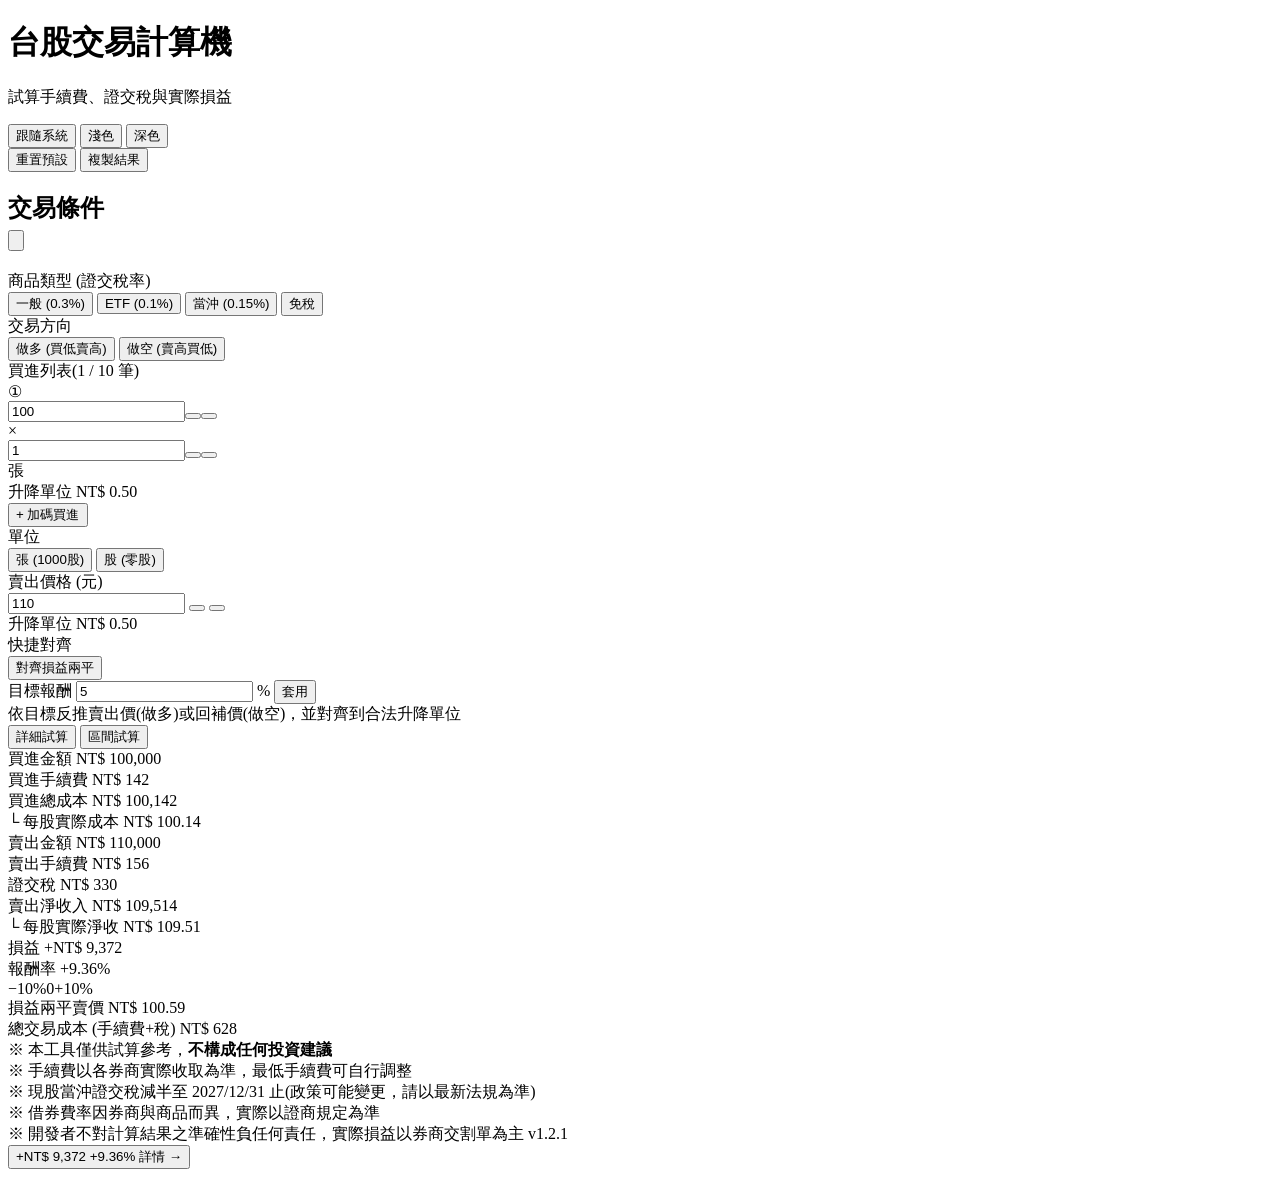
==== commit 04dd1e34: "feat: 多筆加碼買進與行動裝置 UX 改善 - 多筆加碼買進(1~10 筆),共用全域設定,顯示加權平均成本 - 行動 grid layout 對齊每筆;底部 sticky 結果列字體與高度加大 " ====
--- a/index.html
+++ b/index.html
@@ -38,1039 +38,7 @@
 <link rel="apple-touch-icon" href="icons/icon.svg" media="(prefers-color-scheme: dark)">
 <link rel="apple-touch-icon" href="icons/icon-light.svg" media="(prefers-color-scheme: light)">
 <link rel="apple-touch-icon" href="icons/icon.svg">
-<style>
-  /* ============================================================
-     Theme tokens — light is default, dark overrides via [data-theme="dark"]
-     台股紅漲綠跌色保留在兩個主題中
-     ============================================================ */
-  :root {
-    --bg-page: #f5f5f5;
-    --bg-card: #ffffff;
-    --bg-input: #fafafa;
-    --bg-highlight: #f0f0f0;
-    --bg-center-row: #fff3c4;  /* 區間試算中心列 — 暖金色系,呼應金色價格文字 */
-    --bg-big: #f5f5f5;
-    --bg-btn: #ffffff;
-    --bg-btn-hover: #f5f5f5;
-    --bg-btn-active: #111111;
-    --bg-btn-active-hover: #333333;
-    --bg-primary: #2563eb;          /* blue-600 — 主要動作按鈕 */
-    --bg-primary-hover: #1d4ed8;    /* blue-700 */
-    --bg-btn-secondary: #e8e8e8;
-    --bg-btn-secondary-hover: #d8d8d8;
-    --bg-snap-label: #f0f0f0;
-
-    --border: #d0d0d0;
-    --border-hover: #888888;
-    --border-soft: #e0e0e0;
-    --border-dashed: #e0e0e0;
-    --border-strong: #111111;
-
-    --text-strong: #111111;
-    --text: #333333;
-    --text-secondary: #555555;
-    --text-muted: #777777;
-    --text-faint: #888888;
-    --text-on-active: #ffffff;
-    --text-on-bigbg: #111111;
-
-    --focus-ring: rgba(0, 0, 0, 0.12);
-    --shadow-toast: 0 4px 14px rgba(0, 0, 0, 0.15);
-
-    --profit-bg: #d4302a;
-    --profit-text: #d4302a;
-    --loss-bg: #1f8f4f;
-    --loss-text: #1f8f4f;
-  }
-
-  :root[data-theme="dark"] {
-    --bg-page: #000000;
-    --bg-card: #2e2e2e;
-    --bg-input: #1a1a1a;
-    --bg-highlight: #404040;
-    --bg-center-row: #3d3220;  /* 區間試算中心列 — 暖金色系,呼應金色價格文字 */
-    --bg-big: #000000;
-    --bg-btn: #1f1f1f;
-    --bg-btn-hover: #2a2a2a;
-    --bg-btn-active: #ffffff;
-    --bg-btn-active-hover: #d8d8d8;
-    --bg-primary: #3b82f6;          /* blue-500 — 深色模式略亮以維持對比 */
-    --bg-primary-hover: #2563eb;    /* blue-600 */
-    --bg-btn-secondary: #2a2a2a;
-    --bg-btn-secondary-hover: #3a3a3a;
-    --bg-snap-label: #1f1f1f;
-
-    --border: #4a4a4a;
-    --border-hover: #6a6a6a;
-    --border-soft: #444444;
-    --border-dashed: #444444;
-    --border-strong: #ffffff;
-
-    --text-strong: #ffffff;
-    --text: #d0d0d0;
-    --text-secondary: #c0c0c0;
-    --text-muted: #b8b8b8;
-    --text-faint: #888888;
-    --text-on-active: #111111;
-    --text-on-bigbg: #ffffff;
-
-    --focus-ring: rgba(255, 255, 255, 0.15);
-    --shadow-toast: 0 4px 14px rgba(0, 0, 0, 0.4);
-
-    --profit-text: #ff5050;
-    --loss-text: #4caf6a;
-  }
-
-  * { box-sizing: border-box; margin: 0; padding: 0; }
-  body {
-    font-family: -apple-system, BlinkMacSystemFont, "Segoe UI", "PingFang TC", "Microsoft JhengHei", "Heiti TC", sans-serif;
-    background: var(--bg-page);
-    min-height: 100vh;
-    padding: 20px;
-    color: var(--text);
-    line-height: 1.5;
-    -webkit-font-smoothing: antialiased;
-  }
-  .container { max-width: 1100px; margin: 0 auto; }
-  header { text-align: center; color: var(--text-strong); margin-bottom: 16px; }
-  header h1 { font-size: 30px; margin-bottom: 6px; font-weight: 700; letter-spacing: 2px; }
-  header p { color: var(--text-faint); font-size: 15px; }
-
-  .action-bar {
-    display: flex;
-    justify-content: center;
-    align-items: center;
-    gap: 14px;
-    margin-bottom: 18px;
-    flex-wrap: wrap;
-  }
-  /* 分隔線:主題群組與動作按鈕之間 */
-  .action-bar .divider {
-    width: 1px;
-    height: 22px;
-    background: var(--border);
-  }
-  .btn-action {
-    padding: 8px 18px;
-    border: 1px solid var(--border);
-    background: var(--bg-btn);
-    color: var(--text-secondary);
-    border-radius: 4px;
-    cursor: pointer;
-    font-size: 13px;
-    font-family: inherit;
-    transition: all 0.15s;
-  }
-  .btn-action:hover { border-color: var(--border-strong); color: var(--text-strong); }
-  .btn-action.primary {
-    background: var(--bg-primary);
-    color: #ffffff;
-    border-color: var(--bg-primary);
-  }
-  .btn-action.primary:hover { background: var(--bg-primary-hover); border-color: var(--bg-primary-hover); }
-
-  /* 主題切換 — iOS 風格 segmented pill
-     active 用「浮起的卡片」表達,而不是反相填色,
-     避免「淺色按鈕變黑」「深色按鈕變白」的視覺矛盾 */
-  .theme-toggle {
-    display: inline-flex;
-    background: var(--bg-input);
-    border: 1px solid var(--border);
-    border-radius: 6px;
-    padding: 3px;
-    gap: 2px;
-  }
-  .theme-toggle button {
-    display: inline-flex;
-    align-items: center;
-    gap: 5px;
-    padding: 6px 11px;
-    background: transparent;
-    color: var(--text-secondary);
-    border: none;
-    border-radius: 4px;
-    cursor: pointer;
-    font-size: 12px;
-    font-family: inherit;
-    transition: background 0.15s, color 0.15s;
-    white-space: nowrap;
-  }
-  .theme-toggle button:hover:not(.active) {
-    color: var(--text-strong);
-    background: var(--bg-btn-hover);
-  }
-  .theme-toggle button.active {
-    background: var(--bg-card);
-    color: var(--text-strong);
-    font-weight: 600;
-    box-shadow: 0 1px 2px var(--focus-ring);
-  }
-  /* 主題標示小圓點 (在按鈕文字前) */
-  .theme-toggle button::before {
-    content: '';
-    width: 10px;
-    height: 10px;
-    border-radius: 50%;
-    border: 1px solid var(--border);
-    background: var(--bg-card);
-    flex-shrink: 0;
-  }
-  .theme-toggle button[data-theme="light"]::before {
-    background: #ffffff;
-    border-color: #d0d0d0;
-  }
-  .theme-toggle button[data-theme="dark"]::before {
-    background: #111111;
-    border-color: #444444;
-  }
-  .theme-toggle button[data-theme="auto"]::before {
-    background: linear-gradient(135deg, #ffffff 0%, #ffffff 50%, #111111 50%, #111111 100%);
-    border-color: var(--border);
-  }
-
-  .layout {
-    display: grid;
-    grid-template-columns: 1fr 1fr;
-    gap: 18px;
-    align-items: start;
-  }
-  /* 結果卡內的分頁 — 取代 h2 當作 card title,主動底線色與內容銜接 */
-  .card-tabs {
-    display: flex;
-    gap: 4px;
-    margin-bottom: 18px;
-    border-bottom: 2px solid var(--border-strong);
-  }
-  .card-tabs button {
-    padding: 6px 16px 11px;
-    margin-bottom: -2px;     /* 與 .card-tabs 的 border 重疊,讓 active 下緣銜接內容 */
-    background: transparent;
-    border: none;
-    border-bottom: 3px solid transparent;
-    font-size: 17px;
-    font-family: inherit;
-    font-weight: 500;
-    color: var(--text-muted);
-    cursor: pointer;
-    transition: color 0.15s, border-color 0.15s;
-    white-space: nowrap;
-  }
-  .card-tabs button:hover:not(.active) {
-    color: var(--text-strong);
-  }
-  .card-tabs button.active {
-    color: var(--text-strong);
-    font-weight: 700;
-    border-bottom-color: var(--bg-primary);
-  }
-  .tab-content[hidden] { display: none; }
-
-  /* 區間試算表格 */
-  .range-table {
-    width: 100%;
-    border-collapse: collapse;
-    margin-top: 12px;
-    font-variant-numeric: tabular-nums;
-  }
-  .range-table th, .range-table td {
-    padding: 11px 14px;
-    text-align: right;
-    border-bottom: 1px solid var(--border-soft);
-    font-size: 15px;
-  }
-  .range-table th {
-    font-size: 13px;
-    color: var(--text-secondary);
-    font-weight: 500;
-    border-bottom: 2px solid var(--border-strong);
-  }
-  .range-table th:first-child,
-  .range-table td:first-child {
-    text-align: left;
-  }
-  .range-table tbody tr.center {
-    background: var(--bg-center-row);
-  }
-  .range-table tbody tr.center td:first-child {
-    color: #b8862e;  /* 比金色文字更飽和一點,確保淺色金色背景下仍清楚 */
-    font-weight: 700;
-    font-size: 16px;
-  }
-  :root[data-theme="dark"] .range-table tbody tr.center td:first-child {
-    color: #f5c451;  /* 深色金色背景下,亮金色文字較清楚 */
-  }
-  .range-table td.profit-cell { font-weight: 600; }
-  .range-table td.profit-cell.gain { color: var(--profit-text); }
-  .range-table td.profit-cell.lose { color: var(--loss-text); }
-  .range-table tbody tr td.empty {
-    text-align: center;
-    color: var(--text-faint);
-    padding: 28px 14px;
-    font-size: 14px;
-  }
-
-
-  .card {
-    background: var(--bg-card);
-    border-radius: 4px;
-    padding: 22px;
-    border: 1px solid var(--border-soft);
-  }
-  .card h2 {
-    font-size: 18px;
-    margin-bottom: 18px;
-    color: var(--text-strong);
-    font-weight: 600;
-    display: flex;
-    align-items: center;
-    gap: 8px;
-    padding-bottom: 10px;
-    border-bottom: 2px solid var(--border-strong);
-  }
-  .field { margin-bottom: 14px; }
-  .field label {
-    display: block;
-    font-size: 14px;
-    color: var(--text-secondary);
-    margin-bottom: 6px;
-    font-weight: 500;
-  }
-  .field input, .field select {
-    width: 100%;
-    padding: 10px 12px;
-    border: 1px solid var(--border);
-    border-radius: 2px;
-    font-size: 17px;
-    background: var(--bg-input);
-    transition: all 0.15s;
-    font-family: inherit;
-    color: var(--text-strong);
-  }
-  .field input:focus, .field select:focus {
-    outline: none;
-    border-color: var(--border-strong);
-    box-shadow: 0 0 0 2px var(--focus-ring);
-  }
-  .row { display: grid; grid-template-columns: 1fr 1fr; gap: 12px; }
-
-  /* 快捷對齊 — 兩個視覺對等的卡片(左:單純按鈕;右:合一的輸入組) */
-  .snap-bar {
-    display: flex;
-    gap: 8px;
-    margin-top: 6px;
-    flex-wrap: wrap;
-  }
-  .snap-action {
-    flex: 1 1 140px;
-    min-height: 40px;
-    padding: 0 14px;
-    border: 1px solid var(--border);
-    background: var(--bg-btn);
-    color: var(--text-secondary);
-    border-radius: 2px;
-    cursor: pointer;
-    font-size: 13px;
-    font-weight: 500;
-    font-family: inherit;
-    transition: all 0.15s;
-    white-space: nowrap;
-  }
-  .snap-action:hover {
-    border-color: var(--border-strong);
-    color: var(--text-strong);
-    background: var(--bg-btn-hover);
-  }
-  .snap-action:active { background: var(--bg-input); }
-
-  .snap-target {
-    flex: 1 1 220px;
-    min-height: 40px;
-    display: flex;
-    align-items: stretch;
-    border: 1px solid var(--border);
-    border-radius: 2px;
-    overflow: hidden;
-    background: var(--bg-btn);
-    transition: border-color 0.15s, box-shadow 0.15s;
-  }
-  .snap-target:hover { border-color: var(--border-hover); }
-  .snap-target:focus-within {
-    border-color: var(--border-strong);
-    box-shadow: 0 0 0 2px var(--focus-ring);
-  }
-  .snap-target .snap-label {
-    display: flex;
-    align-items: center;
-    padding: 0 12px;
-    font-size: 12px;
-    color: var(--text-secondary);
-    background: var(--bg-snap-label);
-    white-space: nowrap;
-  }
-  .snap-target input[type=number] {
-    flex: 1;
-    min-width: 0;
-    width: auto;
-    border: none;
-    background: var(--bg-input);
-    text-align: center;
-    font-size: 14px;
-    color: var(--text-strong);
-    padding: 0 4px;
-    font-family: inherit;
-    font-variant-numeric: tabular-nums;
-  }
-  .snap-target input[type=number]:focus { outline: none; box-shadow: none; }
-  /* 隱藏 spinner — 已有滾輪 + 套用按鈕,spinner 在無邊框 input 上不好看 */
-  .snap-target input[type=number]::-webkit-outer-spin-button,
-  .snap-target input[type=number]::-webkit-inner-spin-button {
-    -webkit-appearance: none;
-    margin: 0;
-  }
-  .snap-target input[type=number] { -moz-appearance: textfield; }
-  .snap-target .snap-pct {
-    display: flex;
-    align-items: center;
-    padding: 0 8px;
-    font-size: 13px;
-    color: var(--text-faint);
-    background: var(--bg-input);
-  }
-  .snap-target button {
-    padding: 0 18px;
-    border: none;
-    border-left: 1px solid var(--border);
-    background: var(--bg-btn-secondary);
-    color: var(--text-strong);
-    font-size: 13px;
-    font-weight: 500;
-    font-family: inherit;
-    cursor: pointer;
-    transition: background 0.15s;
-    white-space: nowrap;
-  }
-  .snap-target button:hover { background: var(--bg-btn-secondary-hover); }
-  .snap-target button:active { background: var(--bg-btn); }
-
-  .result-row {
-    display: flex;
-    justify-content: space-between;
-    align-items: center;
-    padding: 10px 0;
-    font-size: 15px;
-  }
-  .result-row .label { color: var(--text-muted); }
-  .result-row .value {
-    font-weight: 600;
-    color: var(--text-strong);
-    font-variant-numeric: tabular-nums;
-  }
-  .result-row.sub {
-    padding: 4px 0 8px;
-    font-size: 13px;
-  }
-  .result-row.sub .label { color: var(--text-faint); padding-left: 14px; }
-  .result-row.sub .value { color: var(--text-secondary); font-weight: 500; }
-
-  .result-section {
-    border-bottom: 1px dashed var(--border-dashed);
-    padding-bottom: 8px;
-    margin-bottom: 10px;
-  }
-  .result-section:last-child {
-    border-bottom: none;
-    margin-bottom: 0;
-    padding-bottom: 0;
-  }
-  .result-row.highlight {
-    background: var(--bg-highlight);
-    margin: 6px -10px;
-    padding: 10px;
-    border-radius: 2px;
-    border-left: 3px solid var(--border-strong);
-  }
-  .result-row.big {
-    padding: 14px 10px;
-    margin: 8px -10px 4px;
-    background: var(--bg-big);
-    border-radius: 2px;
-    font-size: 16px;
-  }
-  .result-row.big .label { font-weight: 600; color: var(--text-on-bigbg); }
-  .result-row.big .value { font-size: 24px; font-weight: 700; color: var(--text-on-bigbg); }
-  .result-row.profit .value { color: var(--profit-text); }
-  .result-row.loss .value { color: var(--loss-text); }
-  .result-row.big.profit { background: var(--profit-bg); }
-  .result-row.big.loss { background: var(--loss-bg); }
-  .result-row.big.profit .label,
-  .result-row.big.loss .label,
-  .result-row.big.profit .value,
-  .result-row.big.loss .value { color: #fff; }
-
-  .help {
-    font-size: 12px;
-    color: var(--text-faint);
-    margin-top: 4px;
-    line-height: 1.6;
-  }
-  .btn-group {
-    display: flex;
-    gap: 6px;
-    margin-top: 6px;
-    flex-wrap: wrap;
-  }
-  .btn-group button {
-    flex: 1;
-    min-width: 60px;
-    padding: 8px 8px;
-    border: 1px solid var(--border);
-    background: var(--bg-btn);
-    border-radius: 2px;
-    cursor: pointer;
-    font-size: 13px;
-    color: var(--text-secondary);
-    transition: all 0.15s;
-    font-family: inherit;
-  }
-  .btn-group button:hover { border-color: var(--border-strong); color: var(--text-strong); }
-  .btn-group button.active {
-    background: var(--bg-btn-active);
-    color: var(--text-on-active);
-    border-color: var(--bg-btn-active);
-  }
-  .footer-note {
-    text-align: center;
-    color: var(--text-faint);
-    font-size: 12px;
-    margin-top: 18px;
-    line-height: 1.8;
-  }
-  .version-tag {
-    display: block;
-    margin-top: 10px;
-    font-size: 10px;
-    opacity: 0.55;
-    font-variant-numeric: tabular-nums;
-  }
-
-  .toast {
-    position: fixed;
-    top: 24px;
-    left: 50%;
-    transform: translateX(-50%) translateY(-20px);
-    background: var(--loss-bg);
-    color: #fff;
-    padding: 10px 22px;
-    border-radius: 4px;
-    font-size: 14px;
-    font-weight: 500;
-    opacity: 0;
-    pointer-events: none;
-    transition: opacity 0.25s, transform 0.25s;
-    z-index: 1000;
-    box-shadow: var(--shadow-toast);
-  }
-  .toast.show {
-    opacity: 1;
-    transform: translateX(-50%) translateY(0);
-  }
-  .toast.err { background: var(--profit-bg); }
-
-  /* B9 — 區間試算範圍切換 (inline 小型 btn-group) */
-  .range-controls {
-    display: flex;
-    align-items: center;
-    gap: 12px;
-    margin-bottom: 14px;
-    flex-wrap: wrap;
-  }
-  .range-controls-label {
-    font-size: 13px;
-    color: var(--text-secondary);
-  }
-  .btn-group-inline {
-    margin-top: 0;
-    flex: 0 0 auto;
-    gap: 4px;
-  }
-  .btn-group-inline button {
-    flex: 0 0 auto;
-    min-width: 56px;
-    padding: 6px 14px;
-    font-size: 13px;
-  }
-
-  /* B10 — 報酬率視覺進度條 (中心 0%, 視覺範圍 ±10%) */
-  .return-bar {
-    margin: -2px 10px 12px;
-    padding: 0;
-  }
-  .return-bar-track {
-    position: relative;
-    height: 8px;
-    background: var(--bg-highlight);
-    border-radius: 4px;
-    overflow: hidden;
-  }
-  .return-bar-zero {
-    position: absolute;
-    left: 50%;
-    top: 0;
-    bottom: 0;
-    width: 1px;
-    margin-left: -0.5px;
-    background: var(--border-strong);
-    opacity: 0.5;
-    z-index: 1;
-  }
-  .return-bar-fill {
-    position: absolute;
-    top: 0;
-    bottom: 0;
-    background: var(--profit-bg);
-    transition: left 0.25s ease, right 0.25s ease, background 0.25s;
-  }
-  .return-bar-fill.loss { background: var(--loss-bg); }
-  .return-bar-scale {
-    display: flex;
-    justify-content: space-between;
-    font-size: 11px;
-    color: var(--text-faint);
-    margin-top: 4px;
-    font-variant-numeric: tabular-nums;
-  }
-  .return-bar.overflow .return-bar-fill::after {
-    content: '';
-    position: absolute;
-    top: 0;
-    bottom: 0;
-    width: 4px;
-    background: repeating-linear-gradient(
-      45deg,
-      rgba(255,255,255,0.35) 0,
-      rgba(255,255,255,0.35) 2px,
-      transparent 2px,
-      transparent 4px
-    );
-  }
-  .return-bar.overflow-pos .return-bar-fill::after { right: 0; }
-  .return-bar.overflow-neg .return-bar-fill::after { left: 0; }
-
-  /* B12 — 輸入驗證錯誤/警示樣式 */
-  :root {
-    --err-color: #d4302a;
-    --err-shadow: rgba(212, 48, 42, 0.15);
-    --warn-color: #d97706;
-    --warn-shadow: rgba(217, 119, 6, 0.15);
-  }
-  :root[data-theme="dark"] {
-    --err-color: #ff5050;
-    --err-shadow: rgba(255, 80, 80, 0.2);
-    --warn-color: #fbbf24;
-    --warn-shadow: rgba(251, 191, 36, 0.2);
-  }
-  .field.has-error > input,
-  .field.has-error > select {
-    border-color: var(--err-color);
-    box-shadow: 0 0 0 2px var(--err-shadow);
-  }
-  .field.has-warn > input,
-  .field.has-warn > select {
-    border-color: var(--warn-color);
-    box-shadow: 0 0 0 2px var(--warn-shadow);
-  }
-  .field.has-error .snap-target,
-  .field.has-error .number-stepper {
-    border-color: var(--err-color);
-    box-shadow: 0 0 0 2px var(--err-shadow);
-  }
-  .field.has-warn .snap-target,
-  .field.has-warn .number-stepper {
-    border-color: var(--warn-color);
-    box-shadow: 0 0 0 2px var(--warn-shadow);
-  }
-  .field-error {
-    font-size: 12px;
-    margin-top: 4px;
-    line-height: 1.5;
-    display: none;
-  }
-  .field.has-error .field-error {
-    display: block;
-    color: var(--err-color);
-  }
-  .field.has-warn .field-error {
-    display: block;
-    color: var(--warn-color);
-  }
-
-  /* B6 — 步進按鈕 (input 右側兩顆,觸控目標 ≥44px) */
-  .number-stepper {
-    display: flex;
-    align-items: stretch;
-    width: 100%;
-    border: 1px solid var(--border);
-    border-radius: 2px;
-    background: var(--bg-input);
-    transition: border-color 0.15s, box-shadow 0.15s;
-  }
-  .number-stepper:hover { border-color: var(--border-hover); }
-  .number-stepper:focus-within {
-    border-color: var(--border-strong);
-    box-shadow: 0 0 0 2px var(--focus-ring);
-  }
-  .number-stepper input[type=number] {
-    flex: 1;
-    min-width: 0;
-    width: 0;          /* 從 0 起算讓 flex 撐大;auto 會用 input.size 內在寬度撐爆父層 min-content */
-    border: none;
-    background: transparent;
-    border-radius: 0;
-    padding: 10px 12px;
-  }
-  .number-stepper input[type=number]:focus {
-    outline: none;
-    box-shadow: none;
-    border-color: transparent;
-  }
-  .stepper-btn {
-    flex: 0 0 44px;
-    min-height: 44px;
-    border: none;
-    border-left: 1px solid var(--border);
-    background: var(--bg-btn);
-    color: var(--text-secondary);
-    font-size: 20px;
-    font-weight: 500;
-    line-height: 1;
-    font-family: inherit;
-    cursor: pointer;
-    user-select: none;
-    -webkit-user-select: none;
-    touch-action: manipulation;
-    transition: background 0.1s, color 0.1s;
-    display: flex;
-    align-items: center;
-    justify-content: center;
-  }
-  .stepper-btn:hover {
-    background: var(--bg-btn-hover);
-    color: var(--text-strong);
-  }
-  .stepper-btn:active,
-  .stepper-btn.holding {
-    background: var(--bg-highlight);
-    color: var(--text-strong);
-  }
-  .stepper-btn:focus-visible {
-    outline: none;
-    box-shadow: inset 0 0 0 2px var(--focus-ring);
-  }
-  .stepper-btn[data-step="dec"]::before { content: '−'; }
-  .stepper-btn[data-step="inc"]::before { content: '+'; }
-
-  /* B6 — 區間試算表 wrap,防止窄螢幕擠爆 */
-  .range-table-wrap {
-    overflow-x: auto;
-    -webkit-overflow-scrolling: touch;
-    margin-top: 12px;
-  }
-  .range-table-wrap .range-table { margin-top: 0; }
-
-  /* 齒輪按鈕 (進階設定觸發) */
-  .gear-btn {
-    display: inline-flex;
-    align-items: center;
-    justify-content: center;
-    width: 32px;
-    height: 32px;
-    padding: 0;
-    background: transparent;
-    border: 1px solid transparent;
-    border-radius: 4px;
-    color: var(--text-secondary);
-    cursor: pointer;
-    font-family: inherit;
-    transition: background 0.15s, border-color 0.15s, color 0.15s;
-  }
-  .gear-btn:hover,
-  .gear-btn[aria-expanded="true"] {
-    background: var(--bg-btn-hover);
-    border-color: var(--border);
-    color: var(--text-strong);
-  }
-  .gear-btn:focus-visible {
-    outline: none;
-    box-shadow: 0 0 0 2px var(--focus-ring);
-  }
-  .gear-btn svg { width: 18px; height: 18px; display: block; }
-
-  /* Popover (浮動設定面板) — 非 modal,點外面或 ESC 關閉 */
-  .popover-host {
-    position: relative;
-    display: inline-block;
-  }
-  .popover-host[hidden] { display: none; }
-  .popover {
-    position: absolute;
-    top: calc(100% + 8px);
-    right: 0;
-    z-index: 100;
-    width: min(420px, calc(100vw - 24px));
-    background: var(--bg-card);
-    border: 1px solid var(--border);
-    border-radius: 8px;
-    box-shadow: 0 10px 30px rgba(0, 0, 0, 0.15);
-  }
-  :root[data-theme="dark"] .popover {
-    box-shadow: 0 10px 30px rgba(0, 0, 0, 0.55);
-  }
-  .popover[hidden] { display: none; }
-  .popover-header {
-    display: flex;
-    align-items: center;
-    justify-content: space-between;
-    padding: 14px 20px;
-    border-bottom: 1px solid var(--border-soft);
-  }
-  .popover-title {
-    font-size: 15px;
-    font-weight: 600;
-    color: var(--text-strong);
-  }
-  .popover-close {
-    width: 32px;
-    height: 32px;
-    padding: 0;
-    background: transparent;
-    border: none;
-    border-radius: 4px;
-    font-size: 24px;
-    line-height: 1;
-    color: var(--text-muted);
-    cursor: pointer;
-    font-family: inherit;
-  }
-  .popover-close:hover {
-    background: var(--bg-btn-hover);
-    color: var(--text-strong);
-  }
-  .popover-body { padding: 20px; }
-  .popover-body > *:last-child { margin-bottom: 0; }
-
-  /* Popover 內加大輸入/按鈕 — 電腦與手機都好操作 (≥40px 觸控目標) */
-  .popover-body .field { margin-bottom: 18px; }
-  .popover-body .field label {
-    font-size: 15px;
-    margin-bottom: 8px;
-  }
-  .popover-body .field input,
-  .popover-body .field select {
-    padding: 12px 14px;
-    font-size: 18px;
-  }
-  .popover-body .btn-group { gap: 8px; }
-  .popover-body .btn-group button {
-    padding: 11px 8px;
-    font-size: 14px;
-  }
-  .popover-body .btn-group-inline { gap: 8px; }
-  .popover-body .btn-group-inline button {
-    min-width: 78px;
-    padding: 12px 22px;
-    font-size: 15px;
-  }
-  .popover-body .range-controls {
-    gap: 14px;
-    flex-wrap: nowrap;
-    margin-bottom: 0;
-  }
-  .popover-body .range-controls-label {
-    font-size: 15px;
-  }
-  .popover-body .help {
-    font-size: 13px;
-  }
-
-  /* Card header row — 包覆 tabs + 區間齒輪,讓齒輪與 tab 同列(不再另佔一行) */
-  .card-header-row {
-    display: flex;
-    align-items: flex-end;
-    justify-content: space-between;
-    gap: 8px;
-    margin-bottom: 18px;
-    border-bottom: 2px solid var(--border-strong);
-  }
-  .card-header-row .card-tabs {
-    border-bottom: none;
-    margin-bottom: 0;
-    flex: 1;
-  }
-  .card-header-row .popover-host {
-    margin-bottom: 6px;
-  }
-
-  /* Confirm dialog (重置警告) */
-  dialog.confirm-dialog {
-    position: fixed;
-    inset: 0;
-    margin: auto;  /* 配合 inset:0 達成置中,覆蓋全域 * { margin: 0 } reset */
-    border: 1px solid var(--border);
-    border-radius: 8px;
-    padding: 0;
-    background: var(--bg-card);
-    color: var(--text);
-    max-width: 380px;
-    min-width: 280px;
-    width: min(380px, calc(100vw - 32px));
-    box-shadow: 0 12px 40px rgba(0, 0, 0, 0.2);
-    font-family: inherit;
-  }
-  dialog.confirm-dialog::backdrop {
-    background: rgba(0, 0, 0, 0.4);
-  }
-  :root[data-theme="dark"] dialog.confirm-dialog {
-    box-shadow: 0 12px 40px rgba(0, 0, 0, 0.6);
-  }
-  :root[data-theme="dark"] dialog.confirm-dialog::backdrop {
-    background: rgba(0, 0, 0, 0.6);
-  }
-  .confirm-dialog-body { padding: 20px 22px; }
-  .confirm-dialog-title {
-    font-size: 16px;
-    font-weight: 700;
-    color: var(--text-strong);
-    margin-bottom: 8px;
-  }
-  .confirm-dialog-text {
-    font-size: 14px;
-    color: var(--text-secondary);
-    line-height: 1.6;
-  }
-  .confirm-dialog-actions {
-    display: flex;
-    justify-content: flex-end;
-    gap: 8px;
-    margin-top: 18px;
-  }
-
-  /* Mobile sticky 結果列 — 桌面隱藏,行動才顯示 */
-  .mobile-result-bar { display: none; }
-
-  @media (max-width: 760px) {
-    body {
-      padding: 12px;
-      padding-bottom: calc(68px + env(safe-area-inset-bottom));  /* 預留底部 bar 空間 */
-    }
-    .layout { grid-template-columns: 1fr; gap: 14px; }
-    .row { grid-template-columns: 1fr; }
-    header h1 { font-size: 24px; }
-    .card { padding: 18px; }
-    .result-row.big .value { font-size: 21px; }
-    /* B6 — 行動裝置觸控目標加大 */
-    .btn-group button {
-      min-height: 44px;
-      padding: 11px 10px;
-      font-size: 14px;
-    }
-    .snap-action { min-height: 44px; }
-    .snap-target { min-height: 44px; }
-
-    /* 底部 sticky 結果列 */
-    .mobile-result-bar {
-      display: block;
-      position: fixed;
-      left: 0;
-      right: 0;
-      bottom: 0;
-      z-index: 200;
-      background: var(--bg-card);
-      border-top: 1px solid var(--border);
-      box-shadow: 0 -4px 16px rgba(0, 0, 0, 0.1);
-      padding-bottom: env(safe-area-inset-bottom);
-      transition: opacity 0.2s ease, transform 0.2s ease;
-    }
-    .mobile-result-bar.hidden-by-scroll {
-      opacity: 0;
-      transform: translateY(100%);
-      pointer-events: none;
-    }
-    :root[data-theme="dark"] .mobile-result-bar {
-      box-shadow: 0 -4px 16px rgba(0, 0, 0, 0.5);
-    }
-    .mobile-result-bar-tap {
-      display: flex;
-      align-items: center;
-      gap: 10px;
-      width: 100%;
-      min-height: 56px;
-      padding: 8px 14px;
-      background: transparent;
-      border: none;
-      font-family: inherit;
-      color: var(--text);
-      cursor: pointer;
-      text-align: left;
-      touch-action: manipulation;
-    }
-    .mobile-result-bar-tap:active { background: var(--bg-highlight); }
-    .mobile-result-bar-profit {
-      font-size: 16px;
-      font-weight: 700;
-      font-variant-numeric: tabular-nums;
-      color: var(--text-strong);
-      flex-shrink: 0;
-      white-space: nowrap;
-    }
-    .mobile-result-bar.profit .mobile-result-bar-profit { color: var(--profit-text); }
-    .mobile-result-bar.loss   .mobile-result-bar-profit { color: var(--loss-text); }
-    .mobile-result-bar-return {
-      font-size: 14px;
-      font-weight: 600;
-      font-variant-numeric: tabular-nums;
-      color: var(--text-secondary);
-      flex-shrink: 0;
-      white-space: nowrap;
-    }
-    .mobile-result-bar.profit .mobile-result-bar-return { color: var(--profit-text); }
-    .mobile-result-bar.loss   .mobile-result-bar-return { color: var(--loss-text); }
-    .mobile-result-bar-track {
-      position: relative;
-      flex: 1;
-      min-width: 40px;
-      height: 6px;
-      background: var(--bg-highlight);
-      border-radius: 3px;
-      overflow: hidden;
-    }
-    .mobile-result-bar-zero {
-      position: absolute;
-      left: 50%;
-      top: 0;
-      bottom: 0;
-      width: 1px;
-      margin-left: -0.5px;
-      background: var(--border-strong);
-      opacity: 0.4;
-    }
-    .mobile-result-bar-fill {
-      position: absolute;
-      top: 0;
-      bottom: 0;
-      background: var(--profit-bg);
-      transition: left 0.25s, right 0.25s, background 0.25s;
-    }
-    .mobile-result-bar-fill.loss { background: var(--loss-bg); }
-    .mobile-result-bar-cta {
-      font-size: 13px;
-      font-weight: 500;
-      color: var(--text-muted);
-      flex-shrink: 0;
-      white-space: nowrap;
-      padding-left: 4px;
-    }
-  }
-</style>
+<link rel="stylesheet" href="styles.css?v=1.2.1">
 </head>
 <body>
   <div class="container">
@@ -1117,14 +85,14 @@
                     <button type="button" data-discount="0.38" aria-pressed="false">3.8折</button>
                     <button type="button" data-discount="0.28" aria-pressed="false">2.8折</button>
                   </div>
-                  <div class="help">手續費 = 成交金額 × 0.1425% × 折數,最低 20 元</div>
+                  <div class="help">手續費 = 成交金額 × 0.1425% × 折數，最低 20 元</div>
                   <div class="field-error" id="discountError" role="alert"></div>
                 </div>
 
                 <div class="field">
                   <label for="minFee">最低手續費 (元)</label>
                   <input type="number" id="minFee" value="20" step="1" min="0" inputmode="numeric">
-                  <div class="help">多數券商最低 20 元,部分電子下單可降至 1 元或不設下限</div>
+                  <div class="help">多數券商最低 20 元，部分電子下單可降至 1 元或不設下限</div>
                   <div class="field-error" id="minFeeError" role="alert"></div>
                 </div>
               </div>
@@ -1150,42 +118,48 @@
           </div>
         </div>
 
-        <div class="row">
-          <div class="field">
-            <label id="buyPriceLabel" for="buyPrice">買進價格 (元)</label>
-            <div class="number-stepper">
-              <input type="number" id="buyPrice" value="100" step="0.5" min="0" inputmode="decimal">
-              <button type="button" class="stepper-btn" data-step="dec" aria-label="減少買進價格"></button>
-              <button type="button" class="stepper-btn" data-step="inc" aria-label="增加買進價格"></button>
-            </div>
-            <div class="help" id="buyTickHint">升降單位 NT$ 0.50</div>
-            <div class="field-error" id="buyPriceError" role="alert"></div>
+        <div class="row" id="borrowField" style="display:none">
+          <div class="field" style="margin-bottom:0">
+            <label for="borrowRate">借券費率 (年化 %)</label>
+            <input type="number" id="borrowRate" value="0.08" step="0.01" min="0" inputmode="decimal">
+            <div class="help">融券放空券商收取，約年化 0.08%~0.1%</div>
+            <div class="field-error" id="borrowRateError" role="alert"></div>
           </div>
-          <div class="field">
-            <label id="sellPriceLabel" for="sellPrice">賣出價格 (元)</label>
-            <div class="number-stepper">
-              <input type="number" id="sellPrice" value="110" step="0.5" min="0" inputmode="decimal">
-              <button type="button" class="stepper-btn" data-step="dec" aria-label="減少賣出價格"></button>
-              <button type="button" class="stepper-btn" data-step="inc" aria-label="增加賣出價格"></button>
-            </div>
-            <div class="help" id="sellTickHint">升降單位 NT$ 0.50</div>
-            <div class="field-error" id="sellPriceError" role="alert"></div>
+          <div class="field" style="margin-bottom:0">
+            <label for="borrowDays">持有天數</label>
+            <input type="number" id="borrowDays" value="1" step="1" min="0" inputmode="numeric">
+            <div class="help">借券費 = 成交金額 × 年化率 × 天數 / 365</div>
+            <div class="field-error" id="borrowDaysError" role="alert"></div>
           </div>
         </div>
 
+        <div class="field" id="buyListField">
+          <label id="buyListLabel">買進列表<span class="buy-list-count">(<span id="buyListCount">1</span> / 10 筆)</span></label>
+          <div id="buyList"><!-- entries 動態渲染 --></div>
+          <button type="button" id="addBuyEntry" class="add-entry-btn">+ 加碼買進</button>
+          <div class="buy-list-summary" id="buyListSummary" hidden>
+            總股數 <strong id="buyTotalShares">-</strong> · 平均成本 <strong id="buyAvgCost">-</strong>
+          </div>
+          <div class="field-error" id="buyEntriesError" role="alert"></div>
+        </div>
+
         <div class="field">
-          <label for="quantity">交易數量</label>
-          <div class="number-stepper">
-            <input type="number" id="quantity" value="1" step="1" min="0" inputmode="numeric">
-            <button type="button" class="stepper-btn" data-step="dec" aria-label="減少數量"></button>
-            <button type="button" class="stepper-btn" data-step="inc" aria-label="增加數量"></button>
-          </div>
+          <label>單位</label>
           <div class="btn-group" id="unitGroup" role="group" aria-label="數量單位">
             <button type="button" data-unit="lot" class="active" aria-pressed="true">張 (1000股)</button>
             <button type="button" data-unit="share" aria-pressed="false">股 (零股)</button>
           </div>
-          <div class="btn-group" id="qtyPresets"></div>
-          <div class="field-error" id="quantityError" role="alert"></div>
+        </div>
+
+        <div class="field">
+          <label id="sellPriceLabel" for="sellPrice">賣出價格 (元)</label>
+          <div class="number-stepper">
+            <input type="number" id="sellPrice" value="110" step="0.5" min="0" inputmode="decimal">
+            <button type="button" class="stepper-btn" data-step="dec" aria-label="減少賣出價格"></button>
+            <button type="button" class="stepper-btn" data-step="inc" aria-label="增加賣出價格"></button>
+          </div>
+          <div class="help" id="sellTickHint">升降單位 NT$ 0.50</div>
+          <div class="field-error" id="sellPriceError" role="alert"></div>
         </div>
 
         <div class="field">
@@ -1199,23 +173,8 @@
               <button type="button" id="snapTarget">套用</button>
             </div>
           </div>
-          <div class="help">會把另一邊的價格自動帶到 ≥ 目標的合法升降單位</div>
+          <div class="help">依目標反推賣出價(做多)或回補價(做空)，並對齊到合法升降單位</div>
           <div class="field-error" id="targetReturnError" role="alert"></div>
-        </div>
-
-        <div class="row" id="borrowField" style="display:none">
-          <div class="field" style="margin-bottom:0">
-            <label for="borrowRate">借券費率 (年化 %)</label>
-            <input type="number" id="borrowRate" value="0.08" step="0.01" min="0" inputmode="decimal">
-            <div class="help">融券放空券商收取,約年化 0.08%~0.1%</div>
-            <div class="field-error" id="borrowRateError" role="alert"></div>
-          </div>
-          <div class="field" style="margin-bottom:0">
-            <label for="borrowDays">持有天數</label>
-            <input type="number" id="borrowDays" value="1" step="1" min="0" inputmode="numeric">
-            <div class="help">借券費 = 成交金額 × 年化率 × 天數 / 365</div>
-            <div class="field-error" id="borrowDaysError" role="alert"></div>
-          </div>
         </div>
       </div><!-- /card 交易條件 -->
 
@@ -1359,19 +318,19 @@
           </div>
 
           <div class="help" style="margin-top: 12px; line-height: 1.7;">
-            ※ 表格以左側<strong>賣出價(做多)</strong>或<strong>回補價(做空)</strong>為中心,上下各 <span id="rangeHalfText">5</span> 個升降單位共 <span id="rangeTotalText">11</span> 列<br>
-            ※ 另一邊的價格與手續費、稅率、借券費皆沿用左側設定
+            ※ 表格中心為設定的<strong>賣出價(做多)</strong>或<strong>回補價(做空)</strong>，上下展開 ±<span id="rangeHalfText">5</span> 個升降單位共 <span id="rangeTotalText">11</span> 列<br>
+            ※ 其他條件(買進價、手續費、稅率、借券費等)維持原設定不變
           </div>
         </div><!-- /tab-content range -->
       </div><!-- /card right -->
     </div><!-- /layout -->
 
     <div class="footer-note">
-      ※ 本工具僅供試算參考,<strong>不構成任何投資建議</strong><br>
-      ※ 手續費以各券商實際收取為準,最低手續費可自行調整<br>
-      ※ 現股當沖證交稅減半至 2027/12/31 止 (政策可能變更,請以最新法規為準)<br>
-      ※ 借券費率因券商與商品而異,實際以證商規定為準<br>
-      ※ 開發者不對計算結果之準確性負任何責任,實際損益以券商交割單為主
+      ※ 本工具僅供試算參考，<strong>不構成任何投資建議</strong><br>
+      ※ 手續費以各券商實際收取為準，最低手續費可自行調整<br>
+      ※ 現股當沖證交稅減半至 2027/12/31 止(政策可能變更，請以最新法規為準)<br>
+      ※ 借券費率因券商與商品而異，實際以證商規定為準<br>
+      ※ 開發者不對計算結果之準確性負任何責任，實際損益以券商交割單為主
       <span class="version-tag" id="appVersionTag"></span>
     </div>
   </div>
@@ -1394,7 +353,7 @@
     <div class="confirm-dialog-body">
       <div class="confirm-dialog-title" id="confirmDialogTitle">確定要重置嗎?</div>
       <div class="confirm-dialog-text" id="confirmDialogText">
-        將清除所有輸入欄位、商品類型、手續費設定與區間範圍,並還原為預設值。此動作無法復原。
+        將清除所有輸入欄位、商品類型、手續費設定與區間範圍，並還原為預設值。此動作無法復原。
       </div>
       <div class="confirm-dialog-actions">
         <button type="button" class="btn-action" id="confirmDialogCancel">取消</button>
@@ -1405,17 +364,21 @@
 
 <script>
   const $ = id => document.getElementById(id);
-  const APP_VERSION = '1.1.0';  // 改這裡 → 自動觸發 SW 換版 + footer 顯示
+  const APP_VERSION = '1.2.1';  // 改這裡 → 自動觸發 SW 換版 + footer 顯示
   const STORAGE_KEY = 'twStockCalc.settings.v1';
   const THEME_KEY = 'twStockCalc.theme';  // 主題獨立 key (供 head 內早於 style 的 script 讀取)
   const TAB_KEY = 'twStockCalc.activeTab';
   const RANGE_KEY = 'twStockCalc.rangeHalf';  // B9 區間試算上下列數
-  // 全部輸入欄位都持久化(含買賣價、數量),重新整理可直接接續上次的試算
-  const PERSIST_KEYS = ['direction', 'unit', 'buyPrice', 'sellPrice', 'quantity',
+  // 全部輸入欄位都持久化,重新整理可直接接續上次的試算
+  // buyEntries 為陣列,獨立處理 (不在 PERSIST_KEYS 字串清單中)
+  const PERSIST_KEYS = ['direction', 'unit', 'sellPrice',
                         'productType', 'discount', 'minFee', 'borrowRate', 'borrowDays', 'targetReturn'];
+  const MAX_BUY_ENTRIES = 10;  // A1 加碼上限
+  const ENTRY_NUMERALS = ['①','②','③','④','⑤','⑥','⑦','⑧','⑨','⑩'];
   const DEFAULTS = {
     direction: 'long', unit: 'lot',
-    buyPrice: 100, sellPrice: 110, quantity: 1,
+    buyEntries: [{ price: 100, qty: 1 }],
+    sellPrice: 110,
     productType: 'stock', discount: 1, minFee: 20,
     borrowRate: 0.08, borrowDays: 1, targetReturn: 5,
   };
@@ -1430,11 +393,17 @@
   const RANGE_HALF_DEFAULT = 5;
   const RETURN_BAR_CAP = 10;  // B10 進度條視覺上限 ±10%
 
+  // A1 — 多筆加碼:deep clone 避免共用同一個物件 reference
+  function cloneDefaultBuyEntries() {
+    return DEFAULTS.buyEntries.map(e => ({ price: e.price, qty: e.qty }));
+  }
+
   let unit = DEFAULTS.unit;
   let direction = DEFAULTS.direction;
   let productType = DEFAULTS.productType;
   let activeTab = 'detail';
   let rangeRowsHalf = RANGE_HALF_DEFAULT;  // B9 動態狀態
+  let buyEntries = cloneDefaultBuyEntries();  // A1 多筆加碼,動態陣列
   // 從 <head> 早於 style 的 init script 已設好 data-theme-mode,讀回來避免雙重邏輯
   let themeMode = document.documentElement.getAttribute('data-theme-mode') || 'auto';
 
@@ -1487,14 +456,14 @@
     if (!isFinite(discount) || discount <= 0) discount = 1;
     if (discount > 1) discount = 1;
 
-    const qty = Math.max(0, parseFloat($('quantity').value) || 0);
     const days = Math.max(0, parseFloat($('borrowDays').value) || 0);
     const annualBorrowRate = Math.max(0, (parseFloat($('borrowRate').value) || 0) / 100);
+    const sharesPerUnit = unit === 'lot' ? 1000 : 1;
 
     return {
-      buyPrice: Math.max(0, parseFloat($('buyPrice').value) || 0),
+      buyEntries,                                                // A1 多筆加碼
       sellPrice: Math.max(0, parseFloat($('sellPrice').value) || 0),
-      shares: (unit === 'lot' ? 1000 : 1) * qty,
+      sharesPerUnit,
       discount,
       minFee: Math.max(0, parseFloat($('minFee').value) || 0),
       productType,
@@ -1517,6 +486,30 @@
     const tax = isSell ? Math.floor(amount * taxRate) : 0;
     const borrowFee = isSell ? Math.floor(amount * borrowEffRate) : 0;
     return { amount, fee, tax, borrowFee };
+  }
+
+  // A1 — 多筆買進加碼:每筆獨立適用最低手續費 (券商每筆收一次)
+  //   entries: [{ price, qty }, ...]
+  //   sharesPerUnit: 'lot' → 1000, 'share' → 1
+  //   無效 entry (price<=0 或 qty<=0) 自動跳過
+  function calcMultiBuy(entries, sharesPerUnit, discount, minFee, taxRate) {
+    let totalAmount = 0, totalFee = 0, totalShares = 0;
+    for (const e of (entries || [])) {
+      if (!e || e.price <= 0 || e.qty <= 0) continue;
+      const shares = e.qty * sharesPerUnit;
+      const side = calcSide(e.price, shares, discount, minFee, taxRate, 0, false);
+      totalAmount += side.amount;
+      totalFee += side.fee;
+      totalShares += shares;
+    }
+    const totalCost = round2(totalAmount + totalFee);
+    return {
+      totalAmount: round2(totalAmount),
+      totalFee,
+      totalCost,
+      totalShares,
+      avgCost: totalShares > 0 ? round2(totalCost / totalShares) : 0,
+    };
   }
 
   // 損益兩平價:做多 → 最低賣價;做空 → 最高回補價
@@ -1603,36 +596,101 @@
   // ============================================================
   // UI 同步
   // ============================================================
-  function renderQtyPresets() {
-    const presets = unit === 'lot' ? [1, 5, 10, 20, 50] : [1, 100, 500, 1000, 5000];
-    const cur = parseFloat($('quantity').value);
-    $('qtyPresets').innerHTML = presets.map(p => {
-      const active = Math.abs(p - cur) < 0.0001;
-      return '<button type="button" data-qty="' + p + '" aria-pressed="' + active + '"' +
-        (active ? ' class="active"' : '') + '>' + p + '</button>';
+  // A1 — 渲染買進列表 (innerHTML 重畫,事件用 delegation 處理)
+  //   每筆含 stepper (+/− 按鈕) 與升降單位提示;第 1 筆不渲染刪除按鈕
+  //   渲染後重新跑 attach*Inputs (idempotent) 讓滾輪 + stepper 都能用
+  function renderBuyList() {
+    const list = $('buyList');
+    if (!list) return;
+    const unitLabel = unit === 'lot' ? '張' : '股';
+    const count = buyEntries.length;
+    list.innerHTML = buyEntries.map((entry, i) => {
+      const num = ENTRY_NUMERALS[i] || ('(' + (i + 1) + ')');
+      const tick = getTickSize(entry.price, productType);
+      const priceValid = entry.price > 0;
+      const removeBtn = i === 0 ? '' :
+        '<button type="button" class="buy-entry-remove" aria-label="刪除第 ' + (i + 1) + ' 筆">×</button>';
+      return '<div class="buy-entry" data-index="' + i + '">' +
+        '<div class="buy-entry-line">' +
+          '<span class="buy-entry-num" aria-hidden="true">' + num + '</span>' +
+          '<div class="number-stepper">' +
+            '<input class="buy-entry-price" type="number" ' +
+              'value="' + entry.price + '" step="' + tick + '" min="0" ' +
+              'inputmode="decimal" aria-label="第 ' + (i + 1) + ' 筆價格">' +
+            '<button type="button" class="stepper-btn" data-step="dec" aria-label="減少第 ' + (i + 1) + ' 筆價格"></button>' +
+            '<button type="button" class="stepper-btn" data-step="inc" aria-label="增加第 ' + (i + 1) + ' 筆價格"></button>' +
+          '</div>' +
+          '<span class="buy-entry-times" aria-hidden="true">×</span>' +
+          '<div class="number-stepper">' +
+            '<input class="buy-entry-qty" type="number" ' +
+              'value="' + entry.qty + '" step="1" min="1" ' +
+              'inputmode="numeric" aria-label="第 ' + (i + 1) + ' 筆數量">' +
+            '<button type="button" class="stepper-btn" data-step="dec" aria-label="減少第 ' + (i + 1) + ' 筆數量"></button>' +
+            '<button type="button" class="stepper-btn" data-step="inc" aria-label="增加第 ' + (i + 1) + ' 筆數量"></button>' +
+          '</div>' +
+          '<span class="buy-entry-unit">' + unitLabel + '</span>' +
+          removeBtn +
+        '</div>' +
+        '<div class="buy-entry-tick' + (priceValid ? '' : ' invalid') + '">' +
+          '升降單位 NT$ ' + tick.toFixed(2) +
+        '</div>' +
+      '</div>';
     }).join('');
+    $('buyListCount').textContent = count;
+    $('addBuyEntry').hidden = count >= MAX_BUY_ENTRIES;
+    // 重新 attach wheel + steppers (兩者都 idempotent)
+    if (typeof attachWheelToNumberInputs === 'function') attachWheelToNumberInputs();
+    if (typeof attachSteppers === 'function') attachSteppers();
+  }
+
+  // A1 — 加碼 / 刪除
+  function addBuyEntry() {
+    if (buyEntries.length >= MAX_BUY_ENTRIES) return;
+    // 用最後一筆的價量當預設,使用者方便修改
+    const last = buyEntries[buyEntries.length - 1] || DEFAULTS.buyEntries[0];
+    buyEntries.push({ price: last.price, qty: last.qty });
+    renderBuyList();
+    calculate();
+    saveSettings();
+  }
+  function removeBuyEntry(index) {
+    if (index <= 0 || index >= buyEntries.length) return;  // 第 1 筆不能刪
+    buyEntries.splice(index, 1);
+    renderBuyList();
+    calculate();
+    saveSettings();
+  }
+
+  // A1 — 顯示總股數 + 平均成本 (≥2 筆才顯示)
+  function updateBuyListSummary(buyAgg) {
+    const summary = $('buyListSummary');
+    if (!summary) return;
+    if (buyEntries.length < 2 || buyAgg.totalShares <= 0) {
+      summary.hidden = true;
+      return;
+    }
+    summary.hidden = false;
+    $('buyTotalShares').textContent = fmtNum(buyAgg.totalShares, 0) + ' 股';
+    $('buyAvgCost').textContent = 'NT$ ' + buyAgg.avgCost.toFixed(2);
   }
 
   function updateTickSizes() {
-    const bp = parseFloat($('buyPrice').value) || 0;
     const sp = parseFloat($('sellPrice').value) || 0;
-    const buyTick = getTickSize(bp, productType);
     const sellTick = getTickSize(sp, productType);
-    $('buyPrice').step = buyTick;
     $('sellPrice').step = sellTick;
-    $('buyTickHint').textContent = '升降單位 NT$ ' + buyTick.toFixed(2);
     $('sellTickHint').textContent = '升降單位 NT$ ' + sellTick.toFixed(2);
+    // 買進列表內各筆 input 的 step 由 renderBuyList 處理
   }
 
   function updateDirectionUI() {
     if (direction === 'short') {
-      $('buyPriceLabel').textContent = '回補價格 (元)';
+      $('buyListLabel').firstChild.textContent = '回補列表';
       $('sellPriceLabel').textContent = '放空價格 (元)';
       $('breakevenLabel').textContent = '損益兩平回補價';
       $('borrowField').style.display = '';
       $('borrowFeeRow').style.display = '';
     } else {
-      $('buyPriceLabel').textContent = '買進價格 (元)';
+      $('buyListLabel').firstChild.textContent = '買進列表';
       $('sellPriceLabel').textContent = '賣出價格 (元)';
       $('breakevenLabel').textContent = '損益兩平賣價';
       $('borrowField').style.display = 'none';
@@ -1712,13 +770,11 @@
   //   warn  (黃) = 軟性警示,計算仍可進行
   // ============================================================
   const VALIDATORS = {
-    buyPrice:     { type: 'error', test: v => v > 0,                            msg: '請輸入正數' },
     sellPrice:    { type: 'error', test: v => v > 0,                            msg: '請輸入正數' },
-    quantity:     { type: 'error', test: v => v >= 1 && Number.isInteger(v),    msg: '數量需 ≥ 1 且為整數' },
     discount:     { type: 'error', test: v => v > 0 && v <= 1,                  msg: '折扣應介於 0 ~ 1 之間 (如 0.6 = 6 折)' },
     minFee:       { type: 'error', test: v => v >= 0,                           msg: '需 ≥ 0' },
     borrowDays:   { type: 'error', test: v => v >= 0 && Number.isInteger(v),    msg: '天數需 ≥ 0 整數' },
-    borrowRate:   { type: 'warn',  test: v => v >= 0 && v <= 50,                msg: '年化費率超出常見範圍 (0~50%),請確認' },
+    borrowRate:   { type: 'warn',  test: v => v >= 0 && v <= 50,                msg: '年化費率超出常見範圍(0~50%)，請確認' },
     targetReturn: { type: 'warn',  test: v => v >= -100 && v <= 100,            msg: '報酬率超出常見範圍 (±100%)' },
   };
   function validateInputs() {
@@ -1746,6 +802,25 @@
         if (errEl) errEl.textContent = msg;
       }
     });
+    validateBuyEntries();
+  }
+  // A1 — 多筆買進驗證 (顯示在 #buyListField 上,訊息列在 #buyEntriesError)
+  function validateBuyEntries() {
+    const field = $('buyListField');
+    const errEl = $('buyEntriesError');
+    if (!field || !errEl) return;
+    const errors = [];
+    buyEntries.forEach((e, i) => {
+      if (!(e.price > 0)) errors.push('第 ' + (i + 1) + ' 筆價格需 > 0');
+      else if (!(e.qty >= 1 && Number.isInteger(e.qty))) errors.push('第 ' + (i + 1) + ' 筆數量需 ≥ 1 整數');
+    });
+    if (errors.length === 0) {
+      field.classList.remove('has-error');
+      errEl.textContent = '';
+    } else {
+      field.classList.add('has-error');
+      errEl.textContent = errors[0] + (errors.length > 1 ? ' (另 ' + (errors.length - 1) + ' 項錯誤)' : '');
+    }
   }
   function clearFieldError(id, el, field, errEl) {
     field = field || el.closest('.field');
@@ -1813,13 +888,14 @@
   // ============================================================
   function calculate() {
     updateTickSizes();
-    renderQtyPresets();
     validateInputs();
     const inp = readInputs();
-    const { buyPrice, sellPrice, shares, discount, minFee, taxRate, borrowEffRate } = inp;
-
-    const buy = calcSide(buyPrice, shares, discount, minFee, taxRate, 0, false);
-    const totalCost = round2(buy.amount + buy.fee);
+    const { buyEntries: entries, sellPrice, sharesPerUnit, discount, minFee, taxRate, borrowEffRate } = inp;
+
+    // A1 — 多筆買進加總 (每筆獨立適用最低手續費)
+    const buyAgg = calcMultiBuy(entries, sharesPerUnit, discount, minFee, taxRate);
+    const { totalAmount: buyAmount, totalFee: buyFee, totalCost, totalShares: shares, avgCost } = buyAgg;
+    updateBuyListSummary(buyAgg);
 
     const sell = calcSide(sellPrice, shares, discount, minFee, taxRate, borrowEffRate, true);
     const netSell = round2(sell.amount - sell.fee - sell.tax - sell.borrowFee);
@@ -1827,16 +903,16 @@
     const profit = round2(netSell - totalCost);
     const basis = direction === 'short' ? sell.amount : totalCost;
     const returnRate = basis > 0 ? (profit / basis * 100) : 0;
-    const totalFees = buy.fee + sell.fee + sell.tax + sell.borrowFee;
+    const totalFees = buyFee + sell.fee + sell.tax + sell.borrowFee;
 
     const breakeven = calcBreakeven({
       totalCost, netSell, shares, discount, minFee, taxRate, dir: direction,
     });
 
-    $('buyAmount').textContent     = fmtMoney(buy.amount);
-    $('buyFee').textContent        = fmtMoney(buy.fee);
+    $('buyAmount').textContent     = fmtMoney(buyAmount);
+    $('buyFee').textContent        = fmtMoney(buyFee);
     $('totalCost').textContent     = fmtMoney(totalCost);
-    $('costPerShare').textContent  = shares > 0 ? 'NT$ ' + (totalCost / shares).toFixed(2) : '-';
+    $('costPerShare').textContent  = shares > 0 ? 'NT$ ' + avgCost.toFixed(2) : '-';
     $('sellAmount').textContent    = fmtMoney(sell.amount);
     $('sellFee').textContent       = fmtMoney(sell.fee);
     $('tax').textContent           = fmtMoney(sell.tax);
@@ -1866,12 +942,18 @@
   // ============================================================
   function renderRangeTable() {
     const inp = readInputs();
-    const { buyPrice, sellPrice, shares, discount, minFee, taxRate, borrowEffRate } = inp;
+    const { buyEntries: entries, sellPrice, sharesPerUnit, discount, minFee, taxRate, borrowEffRate } = inp;
     const isShort = direction === 'short';
 
+    // A1 — 預先聚合多筆買進
+    const buyAgg = calcMultiBuy(entries, sharesPerUnit, discount, minFee, taxRate);
+    const shares = buyAgg.totalShares;
+    const totalCost = buyAgg.totalCost;
     // 中心價 = 變動側
-    const center = isShort ? buyPrice : sellPrice;
-    const fixedPrice = isShort ? sellPrice : buyPrice;
+    //   做多: sellPrice (假想出場價)
+    //   做空 多筆回補: 平均回補價 (假想全部單一價回補)
+    const avgCover = shares > 0 ? round2(buyAgg.totalAmount / shares) : 0;
+    const center = isShort ? avgCover : sellPrice;
 
     const body = $('rangeTableBody');
     const elFixedLabel = $('rangeFixedLabel');
@@ -1889,7 +971,7 @@
     elCpLabel.textContent = isShort ? '中心回補價損益' : '中心賣價損益';
     elFixedLabel.textContent = isShort ? '放空淨收入' : '買進總成本';
 
-    if (shares <= 0 || center <= 0 || fixedPrice <= 0) {
+    if (shares <= 0 || center <= 0 || sellPrice <= 0) {
       body.innerHTML = '<tr><td colspan="3" class="empty">請於左側輸入有效的價格與數量</td></tr>';
       elFixedValue.textContent = '-';
       elBe.textContent = '-';
@@ -1900,14 +982,13 @@
 
     // 摘要:固定側金額 + 損益兩平
     let fixedAmt, be;
+    let preCalcSell = null;
     if (isShort) {
-      const sell = calcSide(sellPrice, shares, discount, minFee, taxRate, borrowEffRate, true);
-      const netSell = round2(sell.amount - sell.fee - sell.tax - sell.borrowFee);
+      preCalcSell = calcSide(sellPrice, shares, discount, minFee, taxRate, borrowEffRate, true);
+      const netSell = round2(preCalcSell.amount - preCalcSell.fee - preCalcSell.tax - preCalcSell.borrowFee);
       fixedAmt = netSell;
       be = calcBreakeven({ netSell, shares, discount, minFee, taxRate, dir: 'short' });
     } else {
-      const buy = calcSide(buyPrice, shares, discount, minFee, taxRate, 0, false);
-      const totalCost = round2(buy.amount + buy.fee);
       fixedAmt = totalCost;
       be = calcBreakeven({ totalCost, shares, discount, minFee, taxRate, dir: 'long' });
     }
@@ -1916,17 +997,26 @@
     const decimals = tick < 1 ? 2 : 0;
 
     // ±N 列圍繞中心 — 由高到低
+    //   做多: 各列 = 假想 sellPrice;buy 側用實際聚合 totalCost
+    //   做空: 各列 = 假想 cover price (全部 shares 單一價回補);sell 側用預先 calcSide
     const half = rangeRowsHalf;
     const rows = [];
     for (let i = half; i >= -half; i--) {
       const price = Math.max(0, round2(center + i * tick));
-      const buyP = isShort ? price : buyPrice;
-      const sellP = isShort ? sellPrice : price;
-      const r = calcScenarioProfit({
-        buyPrice: buyP, sellPrice: sellP, shares,
-        discount, minFee, taxRate, borrowEffRate, dir: direction,
-      });
-      rows.push({ price, profit: r.profit, returnRate: r.returnRate, isCenter: i === 0 });
+      let profit, returnRate;
+      if (isShort) {
+        const rowBuy = calcSide(price, shares, discount, minFee, taxRate, 0, false);
+        const rowBuyCost = round2(rowBuy.amount + rowBuy.fee);
+        const netSell = round2(preCalcSell.amount - preCalcSell.fee - preCalcSell.tax - preCalcSell.borrowFee);
+        profit = round2(netSell - rowBuyCost);
+        returnRate = preCalcSell.amount > 0 ? (profit / preCalcSell.amount) * 100 : 0;
+      } else {
+        const rowSell = calcSide(price, shares, discount, minFee, taxRate, 0, true);
+        const rowNetSell = round2(rowSell.amount - rowSell.fee - rowSell.tax - rowSell.borrowFee);
+        profit = round2(rowNetSell - totalCost);
+        returnRate = totalCost > 0 ? (profit / totalCost) * 100 : 0;
+      }
+      rows.push({ price, profit, returnRate, isCenter: i === 0 });
     }
     // 同步 help 文字裡的 N 與總列數
     const halfSpan = $('rangeHalfText');
@@ -1988,10 +1078,15 @@
   // ============================================================
   // 快捷:對齊損益兩平 / 套用目標報酬
   // ============================================================
+  // A1 — snap 函數適配多筆買進
+  //   做多: 修改 sellPrice (不變)
+  //   做空: 修改第 1 筆 buyEntries 的 price (代表「主要回補價」),其他筆維持
   function snapToBreakeven() {
     const inp = readInputs();
-    const { shares, productType, discount, minFee, taxRate, borrowEffRate } = inp;
-    if (shares <= 0) return toast('請先輸入交易數量', true);
+    const { sharesPerUnit, productType, discount, minFee, taxRate, borrowEffRate } = inp;
+    const buyAgg = calcMultiBuy(buyEntries, sharesPerUnit, discount, minFee, taxRate);
+    const shares = buyAgg.totalShares;
+    if (shares <= 0) return toast('請先輸入有效的買進列表', true);
 
     if (direction === 'short') {
       const sell = calcSide(inp.sellPrice, shares, discount, minFee, taxRate, borrowEffRate, true);
@@ -1999,11 +1094,10 @@
       const be = calcBreakeven({ netSell, shares, discount, minFee, taxRate, dir: 'short' });
       if (be <= 0) return toast('無法對齊到損益兩平', true);
       const { value, decimals } = snapPriceToTick(be, productType, 'short');
-      $('buyPrice').value = value.toFixed(decimals);
+      buyEntries[0].price = parseFloat(value.toFixed(decimals));
+      renderBuyList();
     } else {
-      const buy = calcSide(inp.buyPrice, shares, discount, minFee, taxRate, 0, false);
-      const totalCost = round2(buy.amount + buy.fee);
-      const be = calcBreakeven({ totalCost, shares, discount, minFee, taxRate, dir: 'long' });
+      const be = calcBreakeven({ totalCost: buyAgg.totalCost, shares, discount, minFee, taxRate, dir: 'long' });
       if (be <= 0) return toast('無法對齊到損益兩平', true);
       const { value, decimals } = snapPriceToTick(be, productType, 'long');
       $('sellPrice').value = value.toFixed(decimals);
@@ -2015,10 +1109,12 @@
 
   function snapToTarget() {
     const inp = readInputs();
-    const { shares, productType, discount, minFee, taxRate, borrowEffRate } = inp;
+    const { sharesPerUnit, productType, discount, minFee, taxRate, borrowEffRate } = inp;
     const targetPct = parseFloat($('targetReturn').value);
     if (!isFinite(targetPct)) return toast('請輸入有效的目標報酬率', true);
-    if (shares <= 0) return toast('請先輸入交易數量', true);
+    const buyAgg = calcMultiBuy(buyEntries, sharesPerUnit, discount, minFee, taxRate);
+    const shares = buyAgg.totalShares;
+    if (shares <= 0) return toast('請先輸入有效的買進列表', true);
     const targetRate = targetPct / 100;
 
     if (direction === 'short') {
@@ -2030,12 +1126,11 @@
       });
       if (price <= 0) return toast('目標報酬無法達成', true);
       const { value, decimals } = snapPriceToTick(price, productType, 'short');
-      $('buyPrice').value = value.toFixed(decimals);
+      buyEntries[0].price = parseFloat(value.toFixed(decimals));
+      renderBuyList();
     } else {
-      const buy = calcSide(inp.buyPrice, shares, discount, minFee, taxRate, 0, false);
-      const totalCost = round2(buy.amount + buy.fee);
       const price = calcTargetPrice({
-        totalCost, shares, discount, minFee, taxRate,
+        totalCost: buyAgg.totalCost, shares, discount, minFee, taxRate,
         dir: 'long', targetRate,
       });
       if (price <= 0) return toast('目標報酬無法達成', true);
@@ -2057,9 +1152,8 @@
     unit = DEFAULTS.unit;
     productType = DEFAULTS.productType;
     rangeRowsHalf = RANGE_HALF_DEFAULT;
-    $('buyPrice').value     = DEFAULTS.buyPrice;
+    buyEntries = cloneDefaultBuyEntries();
     $('sellPrice').value    = DEFAULTS.sellPrice;
-    $('quantity').value     = DEFAULTS.quantity;
     $('discount').value     = DEFAULTS.discount;
     $('minFee').value       = DEFAULTS.minFee;
     $('borrowRate').value   = DEFAULTS.borrowRate;
@@ -2067,6 +1161,7 @@
     $('targetReturn').value = DEFAULTS.targetReturn;
     syncToggleGroups();
     updateDirectionUI();
+    renderBuyList();
     calculate();
     toast('已重置為預設值');
   }
@@ -2075,23 +1170,30 @@
     const dlg = $('confirmDialog');
     if (dlg && typeof dlg.showModal === 'function') {
       dlg.showModal();
-    } else if (window.confirm('將清除所有輸入並還原為預設值,確定要繼續嗎?')) {
+    } else if (window.confirm('將清除所有輸入並還原為預設值，確定要繼續嗎?')) {
       doReset();
     }
   }
 
   function buildReportText() {
     const isShort = direction === 'short';
+    const unitLabel = unit === 'lot' ? '張' : '股';
+    const buyLabel = isShort ? '回補' : '買進';
     const lines = [
       '台股交易計算結果',
       '─────────────',
       '方向: ' + (isShort ? '做空 (融券)' : '做多'),
-      $('buyPriceLabel').textContent + ': ' + $('buyPrice').value + ' 元',
+      buyLabel + '列表 (共 ' + buyEntries.length + ' 筆):',
+    ];
+    buyEntries.forEach((e, i) => {
+      const num = ENTRY_NUMERALS[i] || ('(' + (i + 1) + ')');
+      lines.push('  ' + num + ' ' + e.price + ' 元 × ' + e.qty + ' ' + unitLabel);
+    });
+    lines.push(
       $('sellPriceLabel').textContent + ': ' + $('sellPrice').value + ' 元',
-      '數量: ' + $('quantity').value + ' ' + (unit === 'lot' ? '張' : '股'),
       '證交稅率: ' + ($('productTypeGroup').querySelector('button.active')?.textContent || productType),
       '手續費折扣: ' + formatDiscount(parseFloat($('discount').value)) + ' (' + $('discount').value + ')',
-    ];
+    );
     if (isShort) {
       lines.push('借券: 年化 ' + $('borrowRate').value + '% × ' + $('borrowDays').value + ' 天');
     }
@@ -2136,7 +1238,7 @@
       document.execCommand('copy');
       toast('已複製到剪貼簿');
     } catch (_) {
-      toast('複製失敗,請手動選取結果', true);
+      toast('複製失敗，請手動選取結果', true);
     }
     document.body.removeChild(ta);
   }
@@ -2155,7 +1257,7 @@
   // ============================================================
   function saveSettings() {
     try {
-      const data = {};
+      const data = { buyEntries };   // A1 — 陣列獨立 serialize
       PERSIST_KEYS.forEach(k => {
         if (k === 'direction') data[k] = direction;
         else if (k === 'unit') data[k] = unit;
@@ -2173,20 +1275,69 @@
       if (data.direction === 'long' || data.direction === 'short') direction = data.direction;
       if (data.unit === 'lot' || data.unit === 'share') unit = data.unit;
       if (data.productType && TAX_RATES[data.productType] !== undefined) productType = data.productType;
-      ['buyPrice', 'sellPrice', 'quantity', 'discount', 'minFee', 'borrowRate', 'borrowDays', 'targetReturn'].forEach(k => {
+      ['sellPrice', 'discount', 'minFee', 'borrowRate', 'borrowDays', 'targetReturn'].forEach(k => {
         if (data[k] !== undefined && data[k] !== null && data[k] !== '') $(k).value = data[k];
       });
+      // A1 — buyEntries 新 schema (含舊 buyPrice + quantity 自動 migrate)
+      if (Array.isArray(data.buyEntries) && data.buyEntries.length > 0) {
+        const cleaned = data.buyEntries
+          .slice(0, MAX_BUY_ENTRIES)
+          .map(e => ({
+            price: Math.max(0, parseFloat(e && e.price) || 0),
+            qty:   Math.max(1, Math.round(parseFloat(e && e.qty) || 1)),
+          }))
+          .filter(e => e.price > 0);
+        if (cleaned.length > 0) buyEntries = cleaned;
+      } else if (data.buyPrice !== undefined && data.quantity !== undefined) {
+        // 舊 schema migrate → 單筆 entry
+        buyEntries = [{
+          price: Math.max(0, parseFloat(data.buyPrice) || DEFAULTS.buyEntries[0].price),
+          qty:   Math.max(1, Math.round(parseFloat(data.quantity) || 1)),
+        }];
+      }
     } catch (_) {}
   }
 
   // ============================================================
   // 事件綁定
   // ============================================================
-  ['buyPrice', 'sellPrice', 'quantity', 'discount', 'minFee', 'borrowRate', 'borrowDays'].forEach(id => {
+  ['sellPrice', 'discount', 'minFee', 'borrowRate', 'borrowDays'].forEach(id => {
     $(id).addEventListener('input', () => { calculate(); saveSettings(); });
     $(id).addEventListener('change', () => { calculate(); saveSettings(); });
   });
   $('targetReturn').addEventListener('input', () => { saveSettings(); validateInputs(); });
+
+  // A1 — 買進列表 event delegation (input 改值 + 刪除按鈕)
+  $('buyList').addEventListener('input', e => {
+    const el = e.target;
+    const entry = el.closest('.buy-entry');
+    if (!entry) return;
+    const idx = parseInt(entry.dataset.index, 10);
+    if (!buyEntries[idx]) return;
+    if (el.classList.contains('buy-entry-price')) {
+      buyEntries[idx].price = parseFloat(el.value) || 0;
+      // A1 — 即時更新該筆的 step 與 tick 提示 (不重畫整列避免 focus 跑掉)
+      const tick = getTickSize(buyEntries[idx].price, productType);
+      el.step = tick;
+      const tickEl = entry.querySelector('.buy-entry-tick');
+      if (tickEl) {
+        tickEl.textContent = '升降單位 NT$ ' + tick.toFixed(2);
+        tickEl.classList.toggle('invalid', !(buyEntries[idx].price > 0));
+      }
+    } else if (el.classList.contains('buy-entry-qty')) {
+      buyEntries[idx].qty = parseFloat(el.value) || 0;
+    }
+    calculate();
+    saveSettings();
+  });
+  $('buyList').addEventListener('click', e => {
+    const removeBtn = e.target.closest('.buy-entry-remove');
+    if (!removeBtn || removeBtn.disabled) return;
+    const entry = removeBtn.closest('.buy-entry');
+    const idx = parseInt(entry.dataset.index, 10);
+    removeBuyEntry(idx);
+  });
+  $('addBuyEntry').addEventListener('click', addBuyEntry);
 
   $('directionGroup').addEventListener('click', e => {
     if (e.target.tagName !== 'BUTTON') return;
@@ -2201,13 +1352,7 @@
     if (e.target.tagName !== 'BUTTON') return;
     unit = e.target.dataset.unit;
     syncToggleGroups();
-    calculate();
-    saveSettings();
-  });
-
-  $('qtyPresets').addEventListener('click', e => {
-    if (e.target.tagName !== 'BUTTON') return;
-    $('quantity').value = e.target.dataset.qty;
+    renderBuyList();   // A1 — 單位變更要重新 render entry 上的單位文字
     calculate();
     saveSettings();
   });
@@ -2216,6 +1361,7 @@
     if (e.target.tagName !== 'BUTTON') return;
     productType = e.target.dataset.product;
     syncToggleGroups();
+    renderBuyList();   // A1 — 商品類型變更會改變 tick,要重新 render entry 的 step
     calculate();
     saveSettings();
   });
@@ -2349,6 +1495,8 @@
   // ============================================================
   function attachWheelToNumberInputs() {
     document.querySelectorAll('input[type=number]').forEach(el => {
+      if (el.dataset.wheelAttached) return;   // A1 — 對動態加入的買進列 input 仍可重複呼叫
+      el.dataset.wheelAttached = '1';
       el.addEventListener('wheel', (e) => {
         if (document.activeElement !== el || el.disabled || el.readOnly) return;
         e.preventDefault();
@@ -2373,6 +1521,8 @@
     const HOLD_DELAY = 350;
     const REPEAT_MS = 100;
     document.querySelectorAll('.number-stepper').forEach(wrap => {
+      if (wrap.dataset.steppersAttached) return;   // A1 — 對動態加入的買進列也可重複呼叫
+      wrap.dataset.steppersAttached = '1';
       const input = wrap.querySelector('input[type=number]');
       if (!input) return;
       wrap.querySelectorAll('.stepper-btn').forEach(btn => {
@@ -2425,7 +1575,7 @@
   window.__calc = {
     fmtNum, fmtMoney, round2, getTickSize, formatDiscount,
     calcFee, calcSide, calcBreakeven, calcTargetPrice, snapPriceToTick,
-    calcScenarioProfit,
+    calcScenarioProfit, calcMultiBuy,   // A1
     TAX_RATES, FEE_RATE,
   };
 
@@ -2446,10 +1596,12 @@
   } catch (_) {}
   syncToggleGroups();
   updateDirectionUI();
+  renderBuyList();   // A1 — 初始畫出買進列表
   attachWheelToNumberInputs();
   attachSteppers();
   calculate();
   switchTab(activeTab);
+  saveSettings();   // A1 — 確保啟動時舊 schema 立即升到新 schema (含 buyEntries)
 
   // Footer 版本標示
   const versionTag = $('appVersionTag');
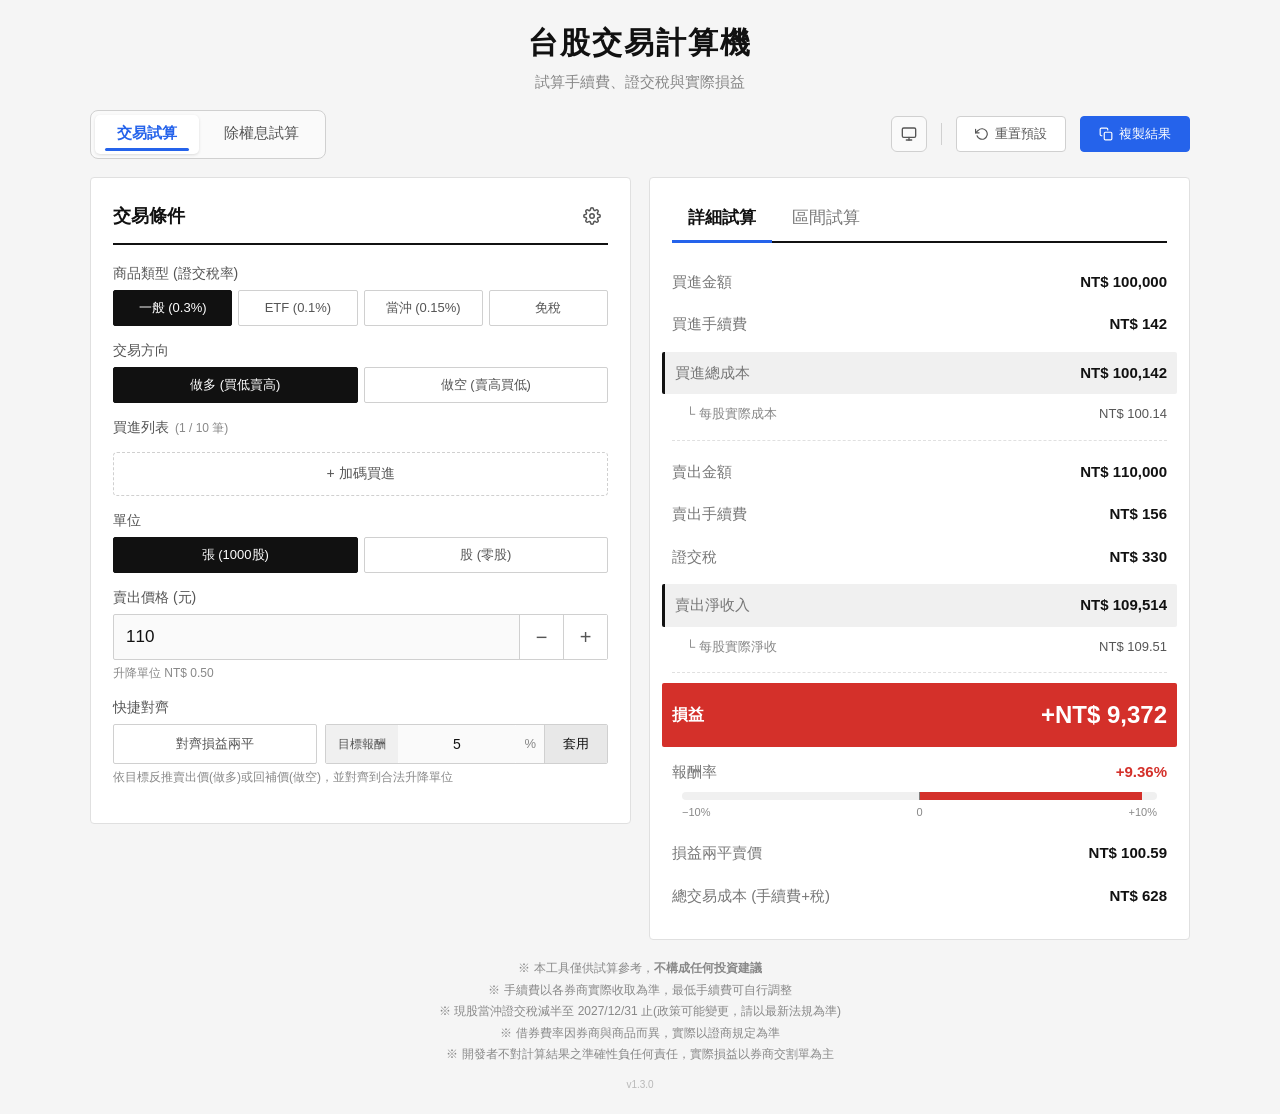
==== commit 2f952ef8: "feat: 除權息試算模式 頂部加模式切換鈕「交易試算 / 除權息試算」,各自獨立持久化。 除權息試算涵蓋參考價、配股配息(含二代健保補充保費)、填權息、 殖利率、股利所得稅 A/B 方案擇優(合併課" ====
--- a/index.html
+++ b/index.html
@@ -8,7 +8,7 @@
 <meta name="color-scheme" content="light dark">
 <title>台股交易計算機</title>
 <script>
-  // 早於 <style> 套用主題,避免初次載入閃光 (FOUC)
+  // 早於 <style> 套用主題與模式,避免初次載入閃光 (FOUC) 與 layout 切換閃爍
   (function() {
     try {
       var mode = localStorage.getItem('twStockCalc.theme') || 'auto';
@@ -21,6 +21,13 @@
     } catch (_) {
       document.documentElement.setAttribute('data-theme', 'dark');
       document.documentElement.setAttribute('data-theme-mode', 'auto');
+    }
+    try {
+      var appMode = localStorage.getItem('twStockCalc.appMode') || 'trade';
+      if (appMode !== 'trade' && appMode !== 'dividend') appMode = 'trade';
+      document.documentElement.setAttribute('data-app-mode', appMode);
+    } catch (_) {
+      document.documentElement.setAttribute('data-app-mode', 'trade');
     }
   })();
 </script>
@@ -38,27 +45,61 @@
 <link rel="apple-touch-icon" href="icons/icon.svg" media="(prefers-color-scheme: dark)">
 <link rel="apple-touch-icon" href="icons/icon-light.svg" media="(prefers-color-scheme: light)">
 <link rel="apple-touch-icon" href="icons/icon.svg">
-<link rel="stylesheet" href="styles.css?v=1.2.1">
+<link rel="stylesheet" href="styles.css?v=1.3.0">
 </head>
 <body>
   <div class="container">
     <header>
       <h1>台股交易計算機</h1>
-      <p>試算手續費、證交稅與實際損益</p>
+      <p id="appSubtitle">試算手續費、證交稅與實際損益</p>
     </header>
 
     <div class="action-bar">
-      <div class="theme-toggle" id="themeGroup" role="group" aria-label="顯示主題">
-        <button type="button" data-theme="auto" aria-pressed="true">跟隨系統</button>
-        <button type="button" data-theme="light" aria-pressed="false">淺色</button>
-        <button type="button" data-theme="dark" aria-pressed="false">深色</button>
+      <div class="mode-toggle" id="modeGroup" role="group" aria-label="計算模式">
+        <button type="button" data-mode="trade" class="active" aria-pressed="true">交易試算</button>
+        <button type="button" data-mode="dividend" aria-pressed="false">除權息試算</button>
       </div>
-      <span class="divider" aria-hidden="true"></span>
-      <button type="button" id="resetBtn" class="btn-action">重置預設</button>
-      <button type="button" id="copyBtn" class="btn-action primary">複製結果</button>
+      <div class="action-bar-tools">
+        <button type="button" id="themeBtn" class="theme-cycle-btn" data-current-theme="auto" aria-label="切換主題(目前:跟隨系統)" title="主題">
+          <svg class="theme-icon" data-icon="auto" viewBox="0 0 24 24" fill="none" stroke="currentColor" stroke-width="2" stroke-linecap="round" stroke-linejoin="round" aria-hidden="true">
+            <rect x="2" y="3" width="20" height="14" rx="2" ry="2"></rect>
+            <line x1="8" y1="21" x2="16" y2="21"></line>
+            <line x1="12" y1="17" x2="12" y2="21"></line>
+          </svg>
+          <svg class="theme-icon" data-icon="light" viewBox="0 0 24 24" fill="none" stroke="currentColor" stroke-width="2" stroke-linecap="round" stroke-linejoin="round" aria-hidden="true">
+            <circle cx="12" cy="12" r="5"></circle>
+            <line x1="12" y1="1" x2="12" y2="3"></line>
+            <line x1="12" y1="21" x2="12" y2="23"></line>
+            <line x1="4.22" y1="4.22" x2="5.64" y2="5.64"></line>
+            <line x1="18.36" y1="18.36" x2="19.78" y2="19.78"></line>
+            <line x1="1" y1="12" x2="3" y2="12"></line>
+            <line x1="21" y1="12" x2="23" y2="12"></line>
+            <line x1="4.22" y1="19.78" x2="5.64" y2="18.36"></line>
+            <line x1="18.36" y1="5.64" x2="19.78" y2="4.22"></line>
+          </svg>
+          <svg class="theme-icon" data-icon="dark" viewBox="0 0 24 24" fill="none" stroke="currentColor" stroke-width="2" stroke-linecap="round" stroke-linejoin="round" aria-hidden="true">
+            <path d="M21 12.79A9 9 0 1 1 11.21 3 7 7 0 0 0 21 12.79z"></path>
+          </svg>
+        </button>
+        <span class="divider" aria-hidden="true"></span>
+        <button type="button" id="resetBtn" class="btn-action">
+          <svg viewBox="0 0 24 24" width="14" height="14" fill="none" stroke="currentColor" stroke-width="2" stroke-linecap="round" stroke-linejoin="round" aria-hidden="true">
+            <polyline points="1 4 1 10 7 10"></polyline>
+            <path d="M3.51 15a9 9 0 1 0 2.13-9.36L1 10"></path>
+          </svg>
+          重置預設
+        </button>
+        <button type="button" id="copyBtn" class="btn-action primary">
+          <svg viewBox="0 0 24 24" width="14" height="14" fill="none" stroke="currentColor" stroke-width="2" stroke-linecap="round" stroke-linejoin="round" aria-hidden="true">
+            <rect x="9" y="9" width="13" height="13" rx="2" ry="2"></rect>
+            <path d="M5 15H4a2 2 0 0 1-2-2V4a2 2 0 0 1 2-2h9a2 2 0 0 1 2 2v1"></path>
+          </svg>
+          複製結果
+        </button>
+      </div>
     </div>
 
-    <div class="layout">
+    <div class="layout" id="layoutTrade">
       <div class="card">
         <h2>
           交易條件
@@ -325,12 +366,206 @@
       </div><!-- /card right -->
     </div><!-- /layout -->
 
+    <!-- D1 — 除權息 layout (顯示由 :root[data-app-mode] CSS 規則控制,避免 FOUC) -->
+    <div class="layout" id="layoutDividend">
+      <div class="card">
+        <h2>
+          除權息條件
+          <div class="popover-host" style="margin-left:auto;">
+            <button type="button" class="gear-btn" id="divGearBtn" aria-label="進階設定:健保補充保費與其他綜合所得" aria-haspopup="dialog" aria-expanded="false" aria-controls="divGearPopover">
+              <svg viewBox="0 0 24 24" fill="none" stroke="currentColor" stroke-width="2" stroke-linecap="round" stroke-linejoin="round" aria-hidden="true">
+                <circle cx="12" cy="12" r="3"></circle>
+                <path d="M19.4 15a1.65 1.65 0 0 0 .33 1.82l.06.06a2 2 0 0 1 0 2.83 2 2 0 0 1-2.83 0l-.06-.06a1.65 1.65 0 0 0-1.82-.33 1.65 1.65 0 0 0-1 1.51V21a2 2 0 0 1-4 0v-.09A1.65 1.65 0 0 0 9 19.4a1.65 1.65 0 0 0-1.82.33l-.06.06a2 2 0 0 1-2.83 0 2 2 0 0 1 0-2.83l.06-.06a1.65 1.65 0 0 0 .33-1.82 1.65 1.65 0 0 0-1.51-1H3a2 2 0 0 1 0-4h.09A1.65 1.65 0 0 0 4.6 9a1.65 1.65 0 0 0-.33-1.82l-.06-.06a2 2 0 0 1 0-2.83 2 2 0 0 1 2.83 0l.06.06a1.65 1.65 0 0 0 1.82.33H9a1.65 1.65 0 0 0 1-1.51V3a2 2 0 0 1 4 0v.09a1.65 1.65 0 0 0 1 1.51 1.65 1.65 0 0 0 1.82-.33l.06-.06a2 2 0 0 1 2.83 0 2 2 0 0 1 0 2.83l-.06.06a1.65 1.65 0 0 0-.33 1.82V9a1.65 1.65 0 0 0 1.51 1H21a2 2 0 0 1 0 4h-.09a1.65 1.65 0 0 0-1.51 1z"></path>
+              </svg>
+            </button>
+            <div class="popover" id="divGearPopover" hidden role="dialog" aria-label="進階設定">
+              <div class="popover-header">
+                <span class="popover-title">進階設定</span>
+                <button type="button" class="popover-close" data-close-popover aria-label="關閉設定">×</button>
+              </div>
+              <div class="popover-body">
+                <div class="field">
+                  <label for="healthRate">二代健保補充保費率 (%)</label>
+                  <input type="number" id="healthRate" value="2.11" step="0.01" min="0" max="100" inputmode="decimal">
+                  <div class="help">2024 年起為 2.11%,實際請以最新法規為準</div>
+                  <div class="field-error" id="healthRateError" role="alert"></div>
+                </div>
+                <div class="field">
+                  <label for="healthThreshold">補充保費起徵點 (元)</label>
+                  <input type="number" id="healthThreshold" value="20000" step="1000" min="0" inputmode="numeric">
+                  <div class="help">單筆股利達此金額才扣補充保費</div>
+                  <div class="field-error" id="healthThresholdError" role="alert"></div>
+                </div>
+                <div class="field">
+                  <label for="otherIncome">股利以外綜合所得淨額 (元)</label>
+                  <input type="number" id="otherIncome" value="600000" step="10000" min="0" inputmode="numeric">
+                  <div class="help">用於精算邊際稅率與「合併課稅 vs 分離課稅」比較</div>
+                  <div class="field-error" id="otherIncomeError" role="alert"></div>
+                </div>
+              </div>
+            </div>
+          </div>
+        </h2>
+
+        <div class="field">
+          <label for="prePrice">除權息前股價</label>
+          <input type="number" id="prePrice" value="50" step="0.01" min="0" inputmode="decimal">
+          <div class="help">通常為除權息日前一交易日收盤價</div>
+          <div class="field-error" id="prePriceError" role="alert"></div>
+        </div>
+
+        <div class="row">
+          <div class="field" style="margin-bottom:0">
+            <label for="cashDividend">現金股利 (元/股)</label>
+            <input type="number" id="cashDividend" value="2.5" step="0.01" min="0" inputmode="decimal">
+            <div class="help">0 = 純除權</div>
+            <div class="field-error" id="cashDividendError" role="alert"></div>
+          </div>
+          <div class="field" style="margin-bottom:0">
+            <label for="stockDividend">股票股利 (元/股)</label>
+            <input type="number" id="stockDividend" value="0" step="0.1" min="0" inputmode="decimal">
+            <div class="help">面額 10 元基準,1 元 = 配 0.1 股</div>
+            <div class="field-error" id="stockDividendError" role="alert"></div>
+          </div>
+        </div>
+
+        <div class="field">
+          <label>持股單位</label>
+          <div class="btn-group" id="dividendUnitGroup" role="group" aria-label="持股單位">
+            <button type="button" data-dividend-unit="lot" class="active" aria-pressed="true">張 (1000 股)</button>
+            <button type="button" data-dividend-unit="share" aria-pressed="false">股</button>
+          </div>
+        </div>
+
+        <div class="field">
+          <label for="dividendShares">持股數量 <span id="dividendSharesUnit" class="buy-list-count">(張)</span></label>
+          <input type="number" id="dividendShares" value="10" step="1" min="0" inputmode="numeric">
+          <div class="help">合計 <strong id="dividendSharesTotal">10,000</strong> 股</div>
+          <div class="field-error" id="dividendSharesError" role="alert"></div>
+        </div>
+      </div><!-- /card 除權息條件 -->
+
+      <div class="card" aria-live="polite" aria-atomic="false">
+        <h2>除權息試算結果</h2>
+
+        <div class="result-section">
+          <div class="result-row big" id="exDivPriceRow">
+            <span class="label">除權息參考價</span>
+            <span class="value" id="exDivPrice">-</span>
+          </div>
+          <div class="result-row sub">
+            <span class="label">└ 股價蒸發</span>
+            <span class="value" id="priceDrop">-</span>
+          </div>
+        </div>
+
+        <div class="result-section" id="cashIncomeSection">
+          <div class="result-row">
+            <span class="label">現金股利收入</span>
+            <span class="value" id="dividendGross">-</span>
+          </div>
+          <div class="result-row sub" id="healthInsRow" hidden>
+            <span class="label">└ 二代健保補充保費</span>
+            <span class="value" id="healthInsFee">-</span>
+          </div>
+          <div class="result-row highlight">
+            <span class="label">實領現金</span>
+            <span class="value" id="dividendNet">-</span>
+          </div>
+        </div>
+
+        <div class="result-section" id="stockAllocSection" hidden>
+          <div class="result-row">
+            <span class="label">配股數</span>
+            <span class="value" id="allocatedShares">-</span>
+          </div>
+          <div class="result-row highlight">
+            <span class="label">配股後總股數</span>
+            <span class="value" id="totalSharesAfter">-</span>
+          </div>
+          <div class="result-row sub">
+            <span class="label">└ 整股 / 畸零股</span>
+            <span class="value" id="wholeFractionShares">-</span>
+          </div>
+          <div class="help" style="margin-top: 8px;">※ 畸零股(&lt; 1 股)由發行公司公告以市價換現金</div>
+        </div>
+
+        <div class="result-section">
+          <div class="result-row">
+            <span class="label">填權息所需漲幅</span>
+            <span class="value" id="fillGainPct">-</span>
+          </div>
+          <div class="result-row">
+            <span class="label">填權息目標價</span>
+            <span class="value" id="fillTargetPrice">-</span>
+          </div>
+        </div>
+
+        <div class="result-section">
+          <div class="result-row">
+            <span class="label">現金殖利率</span>
+            <span class="value" id="cashYield">-</span>
+          </div>
+          <div class="result-row" id="stockYieldRow" hidden>
+            <span class="label">股票殖利率</span>
+            <span class="value" id="stockYield">-</span>
+          </div>
+          <div class="result-row highlight">
+            <span class="label">總殖利率</span>
+            <span class="value" id="totalYield">-</span>
+          </div>
+        </div>
+
+        <div class="result-section tax-section">
+          <div class="tax-section-title">股利所得稅試算</div>
+          <div class="tax-section-subtitle">
+            目前邊際稅率 <strong id="marginalRateText">12%</strong>(股利以外綜合所得 <strong id="otherIncomeText">600,000</strong> 推算)
+          </div>
+
+          <div class="tax-method" id="taxMethodA">
+            <div class="tax-method-header">
+              <span class="tax-method-label">A. 合併課稅(8.5% 抵減)</span>
+              <span class="tax-method-badge" id="taxMethodABadge" hidden>推薦</span>
+            </div>
+            <div class="tax-method-rows">
+              <div class="result-row sub"><span class="label">股利增加應納稅</span><span class="value" id="taxAddA">-</span></div>
+              <div class="result-row sub"><span class="label">8.5% 抵減(上限 8 萬)</span><span class="value" id="taxCreditA">-</span></div>
+              <div class="result-row"><span class="label">淨增加稅額</span><span class="value" id="taxNetA">-</span></div>
+            </div>
+          </div>
+
+          <div class="tax-method" id="taxMethodB">
+            <div class="tax-method-header">
+              <span class="tax-method-label">B. 分離課稅(28%)</span>
+              <span class="tax-method-badge" id="taxMethodBBadge" hidden>推薦</span>
+            </div>
+            <div class="tax-method-rows">
+              <div class="result-row"><span class="label">應納稅額</span><span class="value" id="taxNetB">-</span></div>
+            </div>
+          </div>
+
+          <div class="help" style="margin-top: 8px;">
+            ※ 只試算股利造成的「增加」稅額,股利以外的綜合所得照常繳納<br>
+            ※ A 案抵減 &gt; 應納稅時為負值(可退稅);實際申報以財政部試算為準
+          </div>
+        </div>
+      </div><!-- /card 除權息結果 -->
+    </div><!-- /layout-dividend -->
+
     <div class="footer-note">
       ※ 本工具僅供試算參考，<strong>不構成任何投資建議</strong><br>
-      ※ 手續費以各券商實際收取為準，最低手續費可自行調整<br>
-      ※ 現股當沖證交稅減半至 2027/12/31 止(政策可能變更，請以最新法規為準)<br>
-      ※ 借券費率因券商與商品而異，實際以證商規定為準<br>
-      ※ 開發者不對計算結果之準確性負任何責任，實際損益以券商交割單為主
+      <span id="footerNoteTrade">
+        ※ 手續費以各券商實際收取為準，最低手續費可自行調整<br>
+        ※ 現股當沖證交稅減半至 2027/12/31 止(政策可能變更，請以最新法規為準)<br>
+        ※ 借券費率因券商與商品而異，實際以證商規定為準<br>
+        ※ 開發者不對計算結果之準確性負任何責任，實際損益以券商交割單為主
+      </span>
+      <span id="footerNoteDividend">
+        ※ 二代健保補充保費率與起徵點請以衛福部最新公告為準<br>
+        ※ 綜所稅級距採 2024 年度(2025 申報)台灣現行稅制,實際以財政部公告為準<br>
+        ※ 「合併 vs 分離課稅」試算僅針對股利造成的「邊際」稅負,未含扣除額、免稅額等個人變項<br>
+        ※ 畸零股換現金、配股後零股交易等細節以發行公司公告為準
+      </span>
       <span class="version-tag" id="appVersionTag"></span>
     </div>
   </div>
@@ -364,16 +599,20 @@
 
 <script>
   const $ = id => document.getElementById(id);
-  const APP_VERSION = '1.2.1';  // 改這裡 → 自動觸發 SW 換版 + footer 顯示
+  const APP_VERSION = '1.3.0';  // 改這裡 → 自動觸發 SW 換版 + footer 顯示
   const STORAGE_KEY = 'twStockCalc.settings.v1';
+  const DIVIDEND_STORAGE_KEY = 'twStockCalc.dividend.v1';   // 除權息獨立持久化
+  const APP_MODE_KEY = 'twStockCalc.appMode';                // 頂層模式
   const THEME_KEY = 'twStockCalc.theme';  // 主題獨立 key (供 head 內早於 style 的 script 讀取)
   const TAB_KEY = 'twStockCalc.activeTab';
-  const RANGE_KEY = 'twStockCalc.rangeHalf';  // B9 區間試算上下列數
+  const RANGE_KEY = 'twStockCalc.rangeHalf';  // 區間試算上下列數
   // 全部輸入欄位都持久化,重新整理可直接接續上次的試算
   // buyEntries 為陣列,獨立處理 (不在 PERSIST_KEYS 字串清單中)
   const PERSIST_KEYS = ['direction', 'unit', 'sellPrice',
                         'productType', 'discount', 'minFee', 'borrowRate', 'borrowDays', 'targetReturn'];
-  const MAX_BUY_ENTRIES = 10;  // A1 加碼上限
+  const DIVIDEND_PERSIST_KEYS = ['prePrice', 'cashDividend', 'stockDividend', 'dividendShares',
+                                 'healthRate', 'healthThreshold', 'otherIncome'];
+  const MAX_BUY_ENTRIES = 10;  // 加碼上限
   const ENTRY_NUMERALS = ['①','②','③','④','⑤','⑥','⑦','⑧','⑨','⑩'];
   const DEFAULTS = {
     direction: 'long', unit: 'lot',
@@ -382,6 +621,12 @@
     productType: 'stock', discount: 1, minFee: 20,
     borrowRate: 0.08, borrowDays: 1, targetReturn: 5,
   };
+  const DIVIDEND_DEFAULTS = {
+    prePrice: 50, cashDividend: 2.5, stockDividend: 0,
+    dividendShares: 10, dividendUnit: 'lot',
+    healthRate: 2.11, healthThreshold: 20000,
+    otherIncome: 600000,   // 落在 12% 級距
+  };
   const TAX_RATES = { stock: 0.003, etf: 0.001, daytrade: 0.0015, none: 0 };
   const FEE_RATE = 0.001425;
   const THEME_COLORS = { light: '#f5f5f5', dark: '#000000' };  // 對應 meta theme-color
@@ -389,11 +634,11 @@
   //   light = 白底 + 灰邊 (在淺色瀏覽器分頁仍可見);dark = 黑底
   const FAVICON_DARK  = "data:image/svg+xml,<svg xmlns='http://www.w3.org/2000/svg' viewBox='0 0 32 32'><rect width='32' height='32' fill='%23111' rx='6'/><rect x='6' y='9' width='8' height='14' fill='%23d4302a'/><rect x='18' y='12' width='8' height='11' fill='%231f8f4f'/></svg>";
   const FAVICON_LIGHT = "data:image/svg+xml,<svg xmlns='http://www.w3.org/2000/svg' viewBox='0 0 32 32'><rect x='0.5' y='0.5' width='31' height='31' fill='%23fff' stroke='%23d0d0d0' rx='6'/><rect x='6' y='9' width='8' height='14' fill='%23d4302a'/><rect x='18' y='12' width='8' height='11' fill='%231f8f4f'/></svg>";
-  const RANGE_HALF_OPTIONS = [5, 10, 20];  // B9 可選的上下列數
+  const RANGE_HALF_OPTIONS = [5, 10, 20];  // 可選的上下列數
   const RANGE_HALF_DEFAULT = 5;
-  const RETURN_BAR_CAP = 10;  // B10 進度條視覺上限 ±10%
-
-  // A1 — 多筆加碼:deep clone 避免共用同一個物件 reference
+  const RETURN_BAR_CAP = 10;  // 進度條視覺上限 ±10%
+
+  // 多筆加碼:deep clone 避免共用同一個物件 reference
   function cloneDefaultBuyEntries() {
     return DEFAULTS.buyEntries.map(e => ({ price: e.price, qty: e.qty }));
   }
@@ -402,8 +647,10 @@
   let direction = DEFAULTS.direction;
   let productType = DEFAULTS.productType;
   let activeTab = 'detail';
-  let rangeRowsHalf = RANGE_HALF_DEFAULT;  // B9 動態狀態
-  let buyEntries = cloneDefaultBuyEntries();  // A1 多筆加碼,動態陣列
+  let rangeRowsHalf = RANGE_HALF_DEFAULT;  // 動態狀態
+  let buyEntries = cloneDefaultBuyEntries();  // 多筆加碼,動態陣列
+  let appMode = 'trade';                      // 'trade' | 'dividend'
+  let dividendUnit = DIVIDEND_DEFAULTS.dividendUnit;   // 除權息獨立單位 (張/股)
   // 從 <head> 早於 style 的 init script 已設好 data-theme-mode,讀回來避免雙重邏輯
   let themeMode = document.documentElement.getAttribute('data-theme-mode') || 'auto';
 
@@ -461,7 +708,7 @@
     const sharesPerUnit = unit === 'lot' ? 1000 : 1;
 
     return {
-      buyEntries,                                                // A1 多筆加碼
+      buyEntries,                                                // 多筆加碼
       sellPrice: Math.max(0, parseFloat($('sellPrice').value) || 0),
       sharesPerUnit,
       discount,
@@ -488,7 +735,7 @@
     return { amount, fee, tax, borrowFee };
   }
 
-  // A1 — 多筆買進加碼:每筆獨立適用最低手續費 (券商每筆收一次)
+  // 多筆買進加碼:每筆獨立適用最低手續費 (券商每筆收一次)
   //   entries: [{ price, qty }, ...]
   //   sharesPerUnit: 'lot' → 1000, 'share' → 1
   //   無效 entry (price<=0 或 qty<=0) 自動跳過
@@ -594,9 +841,113 @@
   }
 
   // ============================================================
+  // 除權息計算
+  // ------------------------------------------------------------
+  // 名詞:
+  //   - 現金股利 (cash):每股配發現金 (元)
+  //   - 股票股利 (stock):每股配發股票之「面額金額」(元/股,面額 10 元為基準)
+  //         例如配 1 元 = 每股配 0.1 股 = 1000 股變 1100 股
+  // 公式:
+  //   - 除權息參考價 = (除權息前股價 − 現金股利) / (1 + 股票股利 / 10)
+  //   - 配股後股數   = 持股 × (1 + 股票股利 / 10)
+  //   - 填權息漲幅   = (除權息前股價 / 參考價 − 1) × 100%   (目標即還原至前股價)
+  //   - 殖利率       = 股利 / 除權息前股價 × 100%
+  // 二代健保補充保費:單筆股利「給付金額」≥ 起徵點時,以該筆 × 費率收取
+  // ============================================================
+  const TAX_BRACKETS = [
+    { limit:  590000, rate: 0.05 },
+    { limit: 1330000, rate: 0.12 },
+    { limit: 2660000, rate: 0.20 },
+    { limit: 4980000, rate: 0.30 },
+    { limit: 7470000, rate: 0.40 },
+    { limit: Infinity, rate: 0.45 },
+  ];
+  const DIVIDEND_CREDIT_RATE = 0.085;
+  const DIVIDEND_CREDIT_CAP  = 80000;
+  const DIVIDEND_SEPARATE_RATE = 0.28;
+
+  function calcExDividendPrice(prePrice, cashDividend, stockDividend) {
+    if (!(prePrice > 0)) return 0;
+    const cash  = Math.max(0, cashDividend  || 0);
+    const stock = Math.max(0, stockDividend || 0);
+    const denom = 1 + stock / 10;
+    if (denom <= 0) return 0;
+    return (prePrice - cash) / denom;
+  }
+
+  function calcCashDividendIncome(shares, cashDividend, healthRate, healthThreshold) {
+    const s    = Math.max(0, shares || 0);
+    const cash = Math.max(0, cashDividend || 0);
+    const rate = Math.max(0, healthRate || 0);
+    const thr  = Math.max(0, healthThreshold || 0);
+    const gross = round2(s * cash);
+    // 補充保費:單筆給付達起徵點才扣 (無條件捨去到元)
+    const healthIns = gross >= thr ? Math.floor(gross * rate) : 0;
+    const net = round2(gross - healthIns);
+    return { gross, healthIns, net };
+  }
+
+  function calcStockDividendShares(shares, stockDividend) {
+    const s     = Math.max(0, shares || 0);
+    const stock = Math.max(0, stockDividend || 0);
+    const allocated = s * (stock / 10);
+    const totalShares = s + allocated;
+    const wholeShares = Math.floor(totalShares);
+    const fractionalShares = totalShares - wholeShares;
+    return { allocated, totalShares, wholeShares, fractionalShares };
+  }
+
+  function calcFillDividendGain(prePrice, refPrice) {
+    if (!(prePrice > 0) || !(refPrice > 0)) return { gainPct: 0, targetPrice: 0 };
+    return { gainPct: (prePrice / refPrice - 1) * 100, targetPrice: prePrice };
+  }
+
+  function calcDividendYield(cashDividend, stockDividend, prePrice) {
+    if (!(prePrice > 0)) return { cash: 0, stock: 0, total: 0 };
+    const cash  = Math.max(0, cashDividend  || 0) / prePrice * 100;
+    const stock = Math.max(0, stockDividend || 0) / prePrice * 100;
+    return { cash, stock, total: cash + stock };
+  }
+
+  // 累進稅:income 落在各級距按差額逐級加總 (台灣綜所稅 2024 年度級距)
+  function calcProgressiveTax(income) {
+    const inc = Math.max(0, income || 0);
+    if (inc === 0) return 0;
+    let tax = 0, prev = 0;
+    for (const b of TAX_BRACKETS) {
+      if (inc <= b.limit) { tax += (inc - prev) * b.rate; return tax; }
+      tax += (b.limit - prev) * b.rate;
+      prev = b.limit;
+    }
+    return tax;
+  }
+
+  // 股利課稅:比較合併課稅 + 8.5% 抵減 vs 28% 分離課稅
+  //   方案 A 的「額外稅」是「加進股利的累進總稅」減「不加股利的累進總稅」
+  //         — 這樣才精確,股利可能跨級距導致邊際稅率提升
+  function calcDividendTax(dividendIncome, otherIncome) {
+    const div   = Math.max(0, dividendIncome || 0);
+    const other = Math.max(0, otherIncome || 0);
+    // A:合併課稅 + 8.5% 抵減 (上限 8 萬 / 戶 / 年)
+    const taxWith    = calcProgressiveTax(other + div);
+    const taxWithout = calcProgressiveTax(other);
+    const additionalTaxA = taxWith - taxWithout;
+    const creditA = Math.min(div * DIVIDEND_CREDIT_RATE, DIVIDEND_CREDIT_CAP);
+    const netA = additionalTaxA - creditA;   // 負值代表可退稅
+    // B:28% 分離課稅
+    const netB = div * DIVIDEND_SEPARATE_RATE;
+    const better = netA <= netB ? 'A' : 'B';
+    return {
+      methodA: { additionalTax: additionalTaxA, credit: creditA, netTax: netA },
+      methodB: { netTax: netB },
+      better,
+    };
+  }
+
+  // ============================================================
   // UI 同步
   // ============================================================
-  // A1 — 渲染買進列表 (innerHTML 重畫,事件用 delegation 處理)
+  // 渲染買進列表 (innerHTML 重畫,事件用 delegation 處理)
   //   每筆含 stepper (+/− 按鈕) 與升降單位提示;第 1 筆不渲染刪除按鈕
   //   渲染後重新跑 attach*Inputs (idempotent) 讓滾輪 + stepper 都能用
   function renderBuyList() {
@@ -643,7 +994,7 @@
     if (typeof attachSteppers === 'function') attachSteppers();
   }
 
-  // A1 — 加碼 / 刪除
+  // 加碼 / 刪除
   function addBuyEntry() {
     if (buyEntries.length >= MAX_BUY_ENTRIES) return;
     // 用最後一筆的價量當預設,使用者方便修改
@@ -661,7 +1012,7 @@
     saveSettings();
   }
 
-  // A1 — 顯示總股數 + 平均成本 (≥2 筆才顯示)
+  // 顯示總股數 + 平均成本 (≥2 筆才顯示)
   function updateBuyListSummary(buyAgg) {
     const summary = $('buyListSummary');
     if (!summary) return;
@@ -715,11 +1066,7 @@
       b.classList.toggle('active', active);
       b.setAttribute('aria-pressed', active);
     });
-    [...$('themeGroup').children].forEach(b => {
-      const active = b.dataset.theme === themeMode;
-      b.classList.toggle('active', active);
-      b.setAttribute('aria-pressed', active);
-    });
+    syncThemeButton();
     [...$('productTypeGroup').children].forEach(b => {
       const active = b.dataset.product === productType;
       b.classList.toggle('active', active);
@@ -741,7 +1088,25 @@
   //   - auto: 根據 prefers-color-scheme 自動決定,並監聽系統變化
   //   - light/dark: 強制鎖定,不受系統影響
   // 為避免 FOUC,初始套用由 <head> 內 inline script 處理;這裡負責切換與持久化。
-  // ============================================================
+  // UI 為單一循環按鈕 (auto → light → dark → auto),圖示由 data-current-theme 屬性切換
+  // ============================================================
+  const THEME_ORDER = ['auto', 'light', 'dark'];
+  const THEME_LABELS = { auto: '跟隨系統', light: '淺色', dark: '深色' };
+
+  function syncThemeButton() {
+    const btn = $('themeBtn');
+    if (!btn) return;
+    btn.setAttribute('data-current-theme', themeMode);
+    const label = THEME_LABELS[themeMode] || themeMode;
+    btn.setAttribute('aria-label', '切換主題(目前:' + label + ',點擊切換)');
+    btn.title = '主題:' + label;
+  }
+
+  function cycleTheme() {
+    const next = THEME_ORDER[(THEME_ORDER.indexOf(themeMode) + 1) % THEME_ORDER.length];
+    applyTheme(next);
+  }
+
   function applyTheme(mode) {
     if (mode !== 'auto' && mode !== 'light' && mode !== 'dark') mode = 'auto';
     themeMode = mode;
@@ -765,7 +1130,7 @@
   });
 
   // ============================================================
-  // B12 — 輸入驗證
+  // 輸入驗證
   //   error (紅) = 阻塞性錯誤,值會讓計算失準
   //   warn  (黃) = 軟性警示,計算仍可進行
   // ============================================================
@@ -804,7 +1169,7 @@
     });
     validateBuyEntries();
   }
-  // A1 — 多筆買進驗證 (顯示在 #buyListField 上,訊息列在 #buyEntriesError)
+  // 多筆買進驗證 (顯示在 #buyListField 上,訊息列在 #buyEntriesError)
   function validateBuyEntries() {
     const field = $('buyListField');
     const errEl = $('buyEntriesError');
@@ -850,7 +1215,7 @@
   }
 
   // ============================================================
-  // B10 — 報酬率視覺進度條
+  // 報酬率視覺進度條
   //   視覺範圍 ±RETURN_BAR_CAP%,超出時加 overflow 條紋表示
   // ============================================================
   function updateReturnBar(rr) {
@@ -892,7 +1257,7 @@
     const inp = readInputs();
     const { buyEntries: entries, sellPrice, sharesPerUnit, discount, minFee, taxRate, borrowEffRate } = inp;
 
-    // A1 — 多筆買進加總 (每筆獨立適用最低手續費)
+    // 多筆買進加總 (每筆獨立適用最低手續費)
     const buyAgg = calcMultiBuy(entries, sharesPerUnit, discount, minFee, taxRate);
     const { totalAmount: buyAmount, totalFee: buyFee, totalCost, totalShares: shares, avgCost } = buyAgg;
     updateBuyListSummary(buyAgg);
@@ -945,7 +1310,7 @@
     const { buyEntries: entries, sellPrice, sharesPerUnit, discount, minFee, taxRate, borrowEffRate } = inp;
     const isShort = direction === 'short';
 
-    // A1 — 預先聚合多筆買進
+    // 預先聚合多筆買進
     const buyAgg = calcMultiBuy(entries, sharesPerUnit, discount, minFee, taxRate);
     const shares = buyAgg.totalShares;
     const totalCost = buyAgg.totalCost;
@@ -1076,9 +1441,306 @@
   }
 
   // ============================================================
+  // 模式切換 (交易試算 / 除權息試算)
+  // ------------------------------------------------------------
+  // 兩個 layout 用 hidden 切換而非條件 render,避免事件 binding 重複附加
+  // 切模式時關閉所有 popover、隱藏行動底部 bar (除權息模式)
+  // ============================================================
+  function applyMode(name) {
+    if (name !== 'trade' && name !== 'dividend') name = 'trade';
+    appMode = name;
+    // data-app-mode 由 <head> 早期 script 設定 (避免 FOUC),這裡同步更新
+    document.documentElement.setAttribute('data-app-mode', name);
+    document.querySelectorAll('#modeGroup button').forEach(b => {
+      const active = b.dataset.mode === name;
+      b.classList.toggle('active', active);
+      b.setAttribute('aria-pressed', active);
+    });
+    const sub = $('appSubtitle');
+    if (sub) sub.textContent = (name === 'dividend')
+      ? '試算除權息參考價、配股配息與股利所得稅'
+      : '試算手續費、證交稅與實際損益';
+    closeAllPopovers();
+    // 行動底部 sticky bar 只在交易模式有意義 (損益/報酬率)
+    const mbar = $('mobileResultBar');
+    if (mbar) mbar.classList.toggle('hidden-by-mode', name !== 'trade');
+    try { localStorage.setItem(APP_MODE_KEY, name); } catch (_) {}
+    if (name === 'dividend') calculateDividend();
+    else calculate();
+  }
+
+  // ============================================================
+  // 除權息計算
+  // ============================================================
+  const DIVIDEND_VALIDATORS = {
+    prePrice:        { type: 'error', test: v => v > 0,                msg: '請輸入正數股價' },
+    cashDividend:    { type: 'error', test: v => v >= 0,               msg: '需 ≥ 0' },
+    stockDividend:   { type: 'error', test: v => v >= 0,               msg: '需 ≥ 0' },
+    dividendShares:  { type: 'error', test: v => v >= 0,               msg: '需 ≥ 0' },
+    healthRate:      { type: 'warn',  test: v => v >= 0 && v <= 10,    msg: '費率超出常見範圍 (0~10%)' },
+    healthThreshold: { type: 'error', test: v => v >= 0,               msg: '需 ≥ 0' },
+    otherIncome:     { type: 'error', test: v => v >= 0,               msg: '需 ≥ 0' },
+  };
+
+  function validateDividendInputs() {
+    Object.entries(DIVIDEND_VALIDATORS).forEach(([id, { type, test, msg }]) => {
+      const el = $(id);
+      if (!el) return;
+      const v = parseFloat(el.value);
+      const valid = isFinite(v) && test(v);
+      const field = el.closest('.field');
+      const errEl = $(id + 'Error');
+      if (valid) {
+        clearFieldError(id, el, field, errEl);
+      } else {
+        if (field) {
+          field.classList.remove(type === 'error' ? 'has-warn' : 'has-error');
+          field.classList.add('has-' + type);
+        }
+        el.setAttribute('aria-invalid', type === 'error' ? 'true' : 'false');
+        el.setAttribute('aria-describedby', id + 'Error');
+        if (errEl) errEl.textContent = msg;
+      }
+    });
+    // 軟警示:現金與股票股利都為 0
+    const cash  = parseFloat($('cashDividend').value)  || 0;
+    const stock = parseFloat($('stockDividend').value) || 0;
+    if (cash === 0 && stock === 0) {
+      const field = $('cashDividend').closest('.field');
+      const errEl = $('cashDividendError');
+      if (field && !field.classList.contains('has-error')) {
+        field.classList.add('has-warn');
+        $('cashDividend').setAttribute('aria-describedby', 'cashDividendError');
+        if (errEl) errEl.textContent = '現金與股票股利都為 0,沒有除權息可算';
+      }
+    }
+  }
+
+  function readDividendInputs() {
+    const prePrice        = Math.max(0, parseFloat($('prePrice').value)        || 0);
+    const cashDividend    = Math.max(0, parseFloat($('cashDividend').value)    || 0);
+    const stockDividend   = Math.max(0, parseFloat($('stockDividend').value)   || 0);
+    const dividendShares  = Math.max(0, parseFloat($('dividendShares').value)  || 0);
+    const sharesPerUnit   = dividendUnit === 'lot' ? 1000 : 1;
+    const totalShares     = dividendShares * sharesPerUnit;
+    const healthRate      = Math.max(0, parseFloat($('healthRate').value)      || 0) / 100;
+    const healthThreshold = Math.max(0, parseFloat($('healthThreshold').value) || 0);
+    const otherIncome     = Math.max(0, parseFloat($('otherIncome').value)     || 0);
+    return { prePrice, cashDividend, stockDividend, dividendShares,
+             sharesPerUnit, totalShares,
+             healthRate, healthThreshold, otherIncome };
+  }
+
+  // 邊際稅率:income 落在哪個級距
+  function currentMarginalRate(income) {
+    for (const b of TAX_BRACKETS) {
+      if (income <= b.limit) return b.rate;
+    }
+    return TAX_BRACKETS[TAX_BRACKETS.length - 1].rate;
+  }
+
+  function calculateDividend() {
+    validateDividendInputs();
+    const inp = readDividendInputs();
+    const { prePrice, cashDividend, stockDividend, totalShares,
+            healthRate, healthThreshold, otherIncome } = inp;
+
+    const refPrice   = calcExDividendPrice(prePrice, cashDividend, stockDividend);
+    const drop       = round2(prePrice - refPrice);
+    const cashIncome = calcCashDividendIncome(totalShares, cashDividend, healthRate, healthThreshold);
+    const stockAlloc = calcStockDividendShares(totalShares, stockDividend);
+    const fill       = calcFillDividendGain(prePrice, refPrice);
+    const yieldData  = calcDividendYield(cashDividend, stockDividend, prePrice);
+
+    // 股利所得 = 現金股利 + 股票股利(面額) 課稅
+    const dividendIncome = round2(totalShares * cashDividend + totalShares * stockDividend);
+    const taxData = calcDividendTax(dividendIncome, otherIncome);
+    const marginalRate = currentMarginalRate(otherIncome + dividendIncome);
+
+    renderDividend({
+      prePrice, refPrice, drop,
+      cashDividend, stockDividend, totalShares,
+      cashIncome, stockAlloc, fill, yieldData,
+      dividendIncome, taxData, marginalRate, otherIncome,
+    });
+    saveDividendSettings();
+  }
+
+  function renderDividend(r) {
+    // 參考價
+    if (r.prePrice > 0 && (r.cashDividend > 0 || r.stockDividend > 0)) {
+      $('exDivPrice').textContent = 'NT$ ' + r.refPrice.toFixed(2);
+      $('priceDrop').textContent  = '-NT$ ' + r.drop.toFixed(2);
+    } else {
+      $('exDivPrice').textContent = '-';
+      $('priceDrop').textContent  = '-';
+    }
+
+    // 現金股利收入
+    $('dividendGross').textContent = fmtMoney(r.cashIncome.gross);
+    const healthRow = $('healthInsRow');
+    if (r.cashIncome.healthIns > 0) {
+      healthRow.hidden = false;
+      $('healthInsFee').textContent = '-' + fmtMoney(r.cashIncome.healthIns);
+    } else {
+      healthRow.hidden = true;
+    }
+    $('dividendNet').textContent = fmtMoney(r.cashIncome.net);
+
+    // 配股 (僅在股票股利 > 0 才顯示)
+    const stockSection = $('stockAllocSection');
+    if (r.stockDividend > 0 && r.totalShares > 0) {
+      stockSection.hidden = false;
+      $('allocatedShares').textContent  = fmtNum(r.stockAlloc.allocated, 2) + ' 股';
+      $('totalSharesAfter').textContent = fmtNum(r.stockAlloc.totalShares, 2) + ' 股';
+      $('wholeFractionShares').textContent =
+        fmtNum(r.stockAlloc.wholeShares, 0) + ' 整股 + ' +
+        r.stockAlloc.fractionalShares.toFixed(2) + ' 畸零股';
+    } else {
+      stockSection.hidden = true;
+    }
+
+    // 填權息
+    if (r.refPrice > 0 && r.prePrice > 0) {
+      $('fillGainPct').textContent      = r.fill.gainPct.toFixed(2) + '%';
+      $('fillTargetPrice').textContent  = 'NT$ ' + r.fill.targetPrice.toFixed(2);
+    } else {
+      $('fillGainPct').textContent      = '-';
+      $('fillTargetPrice').textContent  = '-';
+    }
+
+    // 殖利率
+    $('cashYield').textContent = r.yieldData.cash.toFixed(2) + '%';
+    const stockYieldRow = $('stockYieldRow');
+    if (r.stockDividend > 0) {
+      stockYieldRow.hidden = false;
+      $('stockYield').textContent = r.yieldData.stock.toFixed(2) + '%';
+    } else {
+      stockYieldRow.hidden = true;
+    }
+    $('totalYield').textContent = r.yieldData.total.toFixed(2) + '%';
+
+    // 股利所得稅
+    $('marginalRateText').textContent = (r.marginalRate * 100).toFixed(0) + '%';
+    $('otherIncomeText').textContent  = Math.round(r.otherIncome).toLocaleString('en-US');
+    $('taxAddA').textContent    = fmtMoney(r.taxData.methodA.additionalTax);
+    $('taxCreditA').textContent = '-' + fmtMoney(r.taxData.methodA.credit);
+    const netA = r.taxData.methodA.netTax;
+    $('taxNetA').textContent = netA < -0.5
+      ? '退稅 ' + fmtMoney(Math.abs(netA))
+      : fmtMoney(netA);
+    $('taxNetB').textContent = fmtMoney(r.taxData.methodB.netTax);
+
+    // 推薦標籤 (退稅情境也算 A 優)
+    const aBetter = r.taxData.better === 'A';
+    $('taxMethodABadge').hidden = !aBetter;
+    $('taxMethodBBadge').hidden = aBetter;
+    $('taxMethodA').classList.toggle('recommended', aBetter);
+    $('taxMethodB').classList.toggle('recommended', !aBetter);
+
+    // 合計股數提示
+    $('dividendSharesTotal').textContent = Math.round(r.totalShares).toLocaleString('en-US');
+  }
+
+  function syncDividendUnitGroup() {
+    document.querySelectorAll('#dividendUnitGroup button').forEach(b => {
+      const active = b.dataset.dividendUnit === dividendUnit;
+      b.classList.toggle('active', active);
+      b.setAttribute('aria-pressed', active);
+    });
+    const u = $('dividendSharesUnit');
+    if (u) u.textContent = '(' + (dividendUnit === 'lot' ? '張' : '股') + ')';
+  }
+
+  function saveDividendSettings() {
+    try {
+      const data = { dividendUnit };
+      DIVIDEND_PERSIST_KEYS.forEach(k => {
+        if ($(k)) data[k] = $(k).value;
+      });
+      localStorage.setItem(DIVIDEND_STORAGE_KEY, JSON.stringify(data));
+    } catch (_) {}
+  }
+  function loadDividendSettings() {
+    try {
+      const raw = localStorage.getItem(DIVIDEND_STORAGE_KEY);
+      if (!raw) return;
+      const data = JSON.parse(raw);
+      if (data.dividendUnit === 'lot' || data.dividendUnit === 'share') {
+        dividendUnit = data.dividendUnit;
+      }
+      DIVIDEND_PERSIST_KEYS.forEach(k => {
+        if (data[k] !== undefined && data[k] !== null && data[k] !== '' && $(k)) {
+          $(k).value = data[k];
+        }
+      });
+    } catch (_) {}
+  }
+
+  function doResetDividend() {
+    try { localStorage.removeItem(DIVIDEND_STORAGE_KEY); } catch (_) {}
+    dividendUnit = DIVIDEND_DEFAULTS.dividendUnit;
+    $('prePrice').value        = DIVIDEND_DEFAULTS.prePrice;
+    $('cashDividend').value    = DIVIDEND_DEFAULTS.cashDividend;
+    $('stockDividend').value   = DIVIDEND_DEFAULTS.stockDividend;
+    $('dividendShares').value  = DIVIDEND_DEFAULTS.dividendShares;
+    $('healthRate').value      = DIVIDEND_DEFAULTS.healthRate;
+    $('healthThreshold').value = DIVIDEND_DEFAULTS.healthThreshold;
+    $('otherIncome').value     = DIVIDEND_DEFAULTS.otherIncome;
+    syncDividendUnitGroup();
+    calculateDividend();
+    toast('已重置為預設值');
+  }
+
+  function buildDividendReportText() {
+    const unitLabel = dividendUnit === 'lot' ? '張' : '股';
+    const lines = [
+      '台股除權息計算結果',
+      '─────────────',
+      '除權息前股價: ' + $('prePrice').value + ' 元',
+      '現金股利: ' + $('cashDividend').value + ' 元/股',
+      '股票股利: ' + $('stockDividend').value + ' 元/股',
+      '持股: ' + $('dividendShares').value + ' ' + unitLabel + ' (= ' + $('dividendSharesTotal').textContent + ' 股)',
+      '─────────────',
+      '除權息參考價: ' + $('exDivPrice').textContent,
+      '股價蒸發: ' + $('priceDrop').textContent,
+      '現金股利收入: ' + $('dividendGross').textContent,
+    ];
+    if (!$('healthInsRow').hidden) {
+      lines.push('二代健保補充保費: ' + $('healthInsFee').textContent);
+    }
+    lines.push('實領現金: ' + $('dividendNet').textContent);
+    if (!$('stockAllocSection').hidden) {
+      lines.push(
+        '配股數: ' + $('allocatedShares').textContent,
+        '配股後總股數: ' + $('totalSharesAfter').textContent,
+        '整股/畸零股: ' + $('wholeFractionShares').textContent,
+      );
+    }
+    lines.push(
+      '─────────────',
+      '填權息所需漲幅: ' + $('fillGainPct').textContent,
+      '填權息目標價: ' + $('fillTargetPrice').textContent,
+      '現金殖利率: ' + $('cashYield').textContent,
+    );
+    if (!$('stockYieldRow').hidden) {
+      lines.push('股票殖利率: ' + $('stockYield').textContent);
+    }
+    lines.push(
+      '總殖利率: ' + $('totalYield').textContent,
+      '─────────────',
+      '邊際稅率: ' + $('marginalRateText').textContent,
+      'A. 合併課稅 (8.5% 抵減) 淨稅: ' + $('taxNetA').textContent,
+      'B. 分離課稅 (28%) 淨稅: ' + $('taxNetB').textContent,
+      '推薦方案: ' + (!$('taxMethodABadge').hidden ? 'A 合併課稅' : 'B 分離課稅'),
+    );
+    return lines.join('\n');
+  }
+
+  // ============================================================
   // 快捷:對齊損益兩平 / 套用目標報酬
   // ============================================================
-  // A1 — snap 函數適配多筆買進
+  // snap 函數適配多筆買進
   //   做多: 修改 sellPrice (不變)
   //   做空: 修改第 1 筆 buyEntries 的 price (代表「主要回補價」),其他筆維持
   function snapToBreakeven() {
@@ -1146,6 +1808,8 @@
   // 重置 / 複製
   // ============================================================
   function doReset() {
+    // 各模式各重置各的 (避免誤清另一模式的設定)
+    if (appMode === 'dividend') { doResetDividend(); return; }
     try { localStorage.removeItem(STORAGE_KEY); } catch (_) {}
     try { localStorage.removeItem(RANGE_KEY); } catch (_) {}
     direction = DEFAULTS.direction;
@@ -1198,6 +1862,7 @@
       lines.push('借券: 年化 ' + $('borrowRate').value + '% × ' + $('borrowDays').value + ' 天');
     }
     lines.push(
+      '※' + $('breakevenLabel').textContent + ': ' + $('breakeven').textContent,
       '─────────────',
       '買進金額: ' + $('buyAmount').textContent,
       '買進手續費: ' + $('buyFee').textContent,
@@ -1214,14 +1879,13 @@
       '─────────────',
       '損益: ' + $('profit').textContent,
       '報酬率: ' + $('returnRate').textContent,
-      $('breakevenLabel').textContent + ': ' + $('breakeven').textContent,
       '總交易成本: ' + $('totalFees').textContent,
     );
     return lines.join('\n');
   }
 
   async function copyResult() {
-    const text = buildReportText();
+    const text = appMode === 'dividend' ? buildDividendReportText() : buildReportText();
     try {
       await navigator.clipboard.writeText(text);
       toast('已複製到剪貼簿');
@@ -1257,7 +1921,7 @@
   // ============================================================
   function saveSettings() {
     try {
-      const data = { buyEntries };   // A1 — 陣列獨立 serialize
+      const data = { buyEntries };   // 陣列獨立 serialize
       PERSIST_KEYS.forEach(k => {
         if (k === 'direction') data[k] = direction;
         else if (k === 'unit') data[k] = unit;
@@ -1278,7 +1942,7 @@
       ['sellPrice', 'discount', 'minFee', 'borrowRate', 'borrowDays', 'targetReturn'].forEach(k => {
         if (data[k] !== undefined && data[k] !== null && data[k] !== '') $(k).value = data[k];
       });
-      // A1 — buyEntries 新 schema (含舊 buyPrice + quantity 自動 migrate)
+      // buyEntries 新 schema (含舊 buyPrice + quantity 自動 migrate)
       if (Array.isArray(data.buyEntries) && data.buyEntries.length > 0) {
         const cleaned = data.buyEntries
           .slice(0, MAX_BUY_ENTRIES)
@@ -1307,7 +1971,7 @@
   });
   $('targetReturn').addEventListener('input', () => { saveSettings(); validateInputs(); });
 
-  // A1 — 買進列表 event delegation (input 改值 + 刪除按鈕)
+  // 買進列表 event delegation (input 改值 + 刪除按鈕)
   $('buyList').addEventListener('input', e => {
     const el = e.target;
     const entry = el.closest('.buy-entry');
@@ -1316,7 +1980,7 @@
     if (!buyEntries[idx]) return;
     if (el.classList.contains('buy-entry-price')) {
       buyEntries[idx].price = parseFloat(el.value) || 0;
-      // A1 — 即時更新該筆的 step 與 tick 提示 (不重畫整列避免 focus 跑掉)
+      // 即時更新該筆的 step 與 tick 提示 (不重畫整列避免 focus 跑掉)
       const tick = getTickSize(buyEntries[idx].price, productType);
       el.step = tick;
       const tickEl = entry.querySelector('.buy-entry-tick');
@@ -1352,7 +2016,7 @@
     if (e.target.tagName !== 'BUTTON') return;
     unit = e.target.dataset.unit;
     syncToggleGroups();
-    renderBuyList();   // A1 — 單位變更要重新 render entry 上的單位文字
+    renderBuyList();   // 單位變更要重新 render entry 上的單位文字
     calculate();
     saveSettings();
   });
@@ -1361,7 +2025,7 @@
     if (e.target.tagName !== 'BUTTON') return;
     productType = e.target.dataset.product;
     syncToggleGroups();
-    renderBuyList();   // A1 — 商品類型變更會改變 tick,要重新 render entry 的 step
+    renderBuyList();   // 商品類型變更會改變 tick,要重新 render entry 的 step
     calculate();
     saveSettings();
   });
@@ -1459,10 +2123,7 @@
   }
   setupMobileBarAutoHide();
 
-  $('themeGroup').addEventListener('click', e => {
-    if (e.target.tagName !== 'BUTTON') return;
-    applyTheme(e.target.dataset.theme);
-  });
+  $('themeBtn').addEventListener('click', cycleTheme);
 
   // Tab 切換
   $('tabNav').addEventListener('click', e => {
@@ -1470,7 +2131,30 @@
     switchTab(e.target.dataset.tab);
   });
 
-  // B9 — 區間試算範圍切換
+  // 模式切換 (頂層 segmented control)
+  $('modeGroup').addEventListener('click', e => {
+    if (e.target.tagName !== 'BUTTON') return;
+    applyMode(e.target.dataset.mode);
+  });
+
+  // 除權息輸入欄位
+  ['prePrice', 'cashDividend', 'stockDividend', 'dividendShares',
+   'healthRate', 'healthThreshold', 'otherIncome'].forEach(id => {
+    const el = $(id);
+    if (!el) return;
+    el.addEventListener('input',  () => { calculateDividend(); });
+    el.addEventListener('change', () => { calculateDividend(); });
+  });
+
+  // 除權息持股單位切換
+  $('dividendUnitGroup').addEventListener('click', e => {
+    if (e.target.tagName !== 'BUTTON') return;
+    dividendUnit = e.target.dataset.dividendUnit;
+    syncDividendUnitGroup();
+    calculateDividend();
+  });
+
+  // 區間試算範圍切換
   $('rangeGroup').addEventListener('click', e => {
     if (e.target.tagName !== 'BUTTON') return;
     const h = parseInt(e.target.dataset.half, 10);
@@ -1495,7 +2179,7 @@
   // ============================================================
   function attachWheelToNumberInputs() {
     document.querySelectorAll('input[type=number]').forEach(el => {
-      if (el.dataset.wheelAttached) return;   // A1 — 對動態加入的買進列 input 仍可重複呼叫
+      if (el.dataset.wheelAttached) return;   // 對動態加入的買進列 input 仍可重複呼叫
       el.dataset.wheelAttached = '1';
       el.addEventListener('wheel', (e) => {
         if (document.activeElement !== el || el.disabled || el.readOnly) return;
@@ -1515,13 +2199,13 @@
     });
   }
 
-  // B6 — 步進按鈕:單擊 ±step,長按 350ms 後 100ms/次連續
+  // 步進按鈕:單擊 ±step,長按 350ms 後 100ms/次連續
   //   pointer 事件兼容滑鼠與觸控;沿用 input.step / min / max
   function attachSteppers() {
     const HOLD_DELAY = 350;
     const REPEAT_MS = 100;
     document.querySelectorAll('.number-stepper').forEach(wrap => {
-      if (wrap.dataset.steppersAttached) return;   // A1 — 對動態加入的買進列也可重複呼叫
+      if (wrap.dataset.steppersAttached) return;   // 對動態加入的買進列也可重複呼叫
       wrap.dataset.steppersAttached = '1';
       const input = wrap.querySelector('input[type=number]');
       if (!input) return;
@@ -1575,33 +2259,42 @@
   window.__calc = {
     fmtNum, fmtMoney, round2, getTickSize, formatDiscount,
     calcFee, calcSide, calcBreakeven, calcTargetPrice, snapPriceToTick,
-    calcScenarioProfit, calcMultiBuy,   // A1
+    calcScenarioProfit, calcMultiBuy,   // // 除權息純函數
+    calcExDividendPrice, calcCashDividendIncome, calcStockDividendShares,
+    calcFillDividendGain, calcDividendYield, calcProgressiveTax, calcDividendTax,
     TAX_RATES, FEE_RATE,
+    TAX_BRACKETS, DIVIDEND_CREDIT_RATE, DIVIDEND_CREDIT_CAP, DIVIDEND_SEPARATE_RATE,
   };
 
   // ============================================================
   // 啟動
   // ============================================================
   loadSettings();
-  applyTheme(themeMode);  // 同步 meta theme-color + 按鈕狀態 (CSS 已由 head 內 script 套用)
+  loadDividendSettings();    // applyTheme(themeMode);  // 同步 meta theme-color + 按鈕狀態 (CSS 已由 head 內 script 套用)
   // 還原上次的分頁
   try {
     const savedTab = localStorage.getItem(TAB_KEY);
     if (savedTab === 'detail' || savedTab === 'range') activeTab = savedTab;
   } catch (_) {}
-  // 還原 B9 區間範圍
+  // 還原區間範圍
   try {
     const savedHalf = parseInt(localStorage.getItem(RANGE_KEY), 10);
     if (RANGE_HALF_OPTIONS.includes(savedHalf)) rangeRowsHalf = savedHalf;
   } catch (_) {}
+  // 還原模式
+  try {
+    const savedMode = localStorage.getItem(APP_MODE_KEY);
+    if (savedMode === 'trade' || savedMode === 'dividend') appMode = savedMode;
+  } catch (_) {}
   syncToggleGroups();
   updateDirectionUI();
-  renderBuyList();   // A1 — 初始畫出買進列表
+  syncDividendUnitGroup();   // renderBuyList();   // 初始畫出買進列表
   attachWheelToNumberInputs();
   attachSteppers();
   calculate();
   switchTab(activeTab);
-  saveSettings();   // A1 — 確保啟動時舊 schema 立即升到新 schema (含 buyEntries)
+  saveSettings();   // 確保啟動時舊 schema 立即升到新 schema (含 buyEntries)
+  applyMode(appMode);   // 套用初始模式 (含 trade 模式也跑一次,把 layout/footer 對齊)
 
   // Footer 版本標示
   const versionTag = $('appVersionTag');
--- a/styles.css
+++ b/styles.css
@@ -0,0 +1,1314 @@
+  /* ============================================================
+     Theme tokens — light is default, dark overrides via [data-theme="dark"]
+     台股紅漲綠跌色保留在兩個主題中
+     ============================================================ */
+  :root {
+    --bg-page: #f5f5f5;
+    --bg-card: #ffffff;
+    --bg-input: #fafafa;
+    --bg-highlight: #f0f0f0;
+    --bg-center-row: #fff3c4;  /* 區間試算中心列 — 暖金色系,呼應金色價格文字 */
+    --bg-big: #f5f5f5;
+    --bg-btn: #ffffff;
+    --bg-btn-hover: #f5f5f5;
+    --bg-btn-active: #111111;
+    --bg-btn-active-hover: #333333;
+    --bg-primary: #2563eb;          /* blue-600 — 主要動作按鈕 */
+    --bg-primary-hover: #1d4ed8;    /* blue-700 */
+    --bg-btn-secondary: #e8e8e8;
+    --bg-btn-secondary-hover: #d8d8d8;
+    --bg-snap-label: #f0f0f0;
+
+    --border: #d0d0d0;
+    --border-hover: #888888;
+    --border-soft: #e0e0e0;
+    --border-dashed: #e0e0e0;
+    --border-strong: #111111;
+
+    --text-strong: #111111;
+    --text: #333333;
+    --text-secondary: #555555;
+    --text-muted: #777777;
+    --text-faint: #888888;
+    --text-on-active: #ffffff;
+    --text-on-bigbg: #111111;
+
+    --focus-ring: rgba(0, 0, 0, 0.12);
+    --shadow-toast: 0 4px 14px rgba(0, 0, 0, 0.15);
+
+    --profit-bg: #d4302a;
+    --profit-text: #d4302a;
+    --loss-bg: #1f8f4f;
+    --loss-text: #1f8f4f;
+
+    --t-quick: 0.1s;
+    --t-fast: 0.15s;
+    --t-mid: 0.25s;
+  }
+
+  :root[data-theme="dark"] {
+    --bg-page: #000000;
+    --bg-card: #2e2e2e;
+    --bg-input: #1a1a1a;
+    --bg-highlight: #404040;
+    --bg-center-row: #3d3220;  /* 區間試算中心列 — 暖金色系,呼應金色價格文字 */
+    --bg-big: #000000;
+    --bg-btn: #1f1f1f;
+    --bg-btn-hover: #2a2a2a;
+    --bg-btn-active: #ffffff;
+    --bg-btn-active-hover: #d8d8d8;
+    --bg-primary: #3b82f6;          /* blue-500 — 深色模式略亮以維持對比 */
+    --bg-primary-hover: #2563eb;    /* blue-600 */
+    --bg-btn-secondary: #2a2a2a;
+    --bg-btn-secondary-hover: #3a3a3a;
+    --bg-snap-label: #1f1f1f;
+
+    --border: #4a4a4a;
+    --border-hover: #6a6a6a;
+    --border-soft: #444444;
+    --border-dashed: #444444;
+    --border-strong: #ffffff;
+
+    --text-strong: #ffffff;
+    --text: #d0d0d0;
+    --text-secondary: #c0c0c0;
+    --text-muted: #b8b8b8;
+    --text-faint: #888888;
+    --text-on-active: #111111;
+    --text-on-bigbg: #ffffff;
+
+    --focus-ring: rgba(255, 255, 255, 0.15);
+    --shadow-toast: 0 4px 14px rgba(0, 0, 0, 0.4);
+
+    --profit-text: #ff5050;
+    --loss-text: #4caf6a;
+  }
+
+  * { box-sizing: border-box; margin: 0; padding: 0; }
+  button { font-family: inherit; cursor: pointer; }
+  input, select { font-family: inherit; }
+  /* 隱藏 number input 原生 spinner (全域;改用滾輪、stepper、套用按鈕) */
+  input[type=number] { -moz-appearance: textfield; }
+  input[type=number]::-webkit-outer-spin-button,
+  input[type=number]::-webkit-inner-spin-button { -webkit-appearance: none; margin: 0; }
+  /* 數字欄位等寬對齊 (tabular figures) */
+  .range-table,
+  .snap-target input[type=number],
+  .result-row .value,
+  .version-tag,
+  .return-bar-scale,
+  .buy-entry-num,
+  .buy-list-summary strong,
+  .buy-list-count,
+  .mobile-result-bar-profit,
+  .mobile-result-bar-return {
+    font-variant-numeric: tabular-nums;
+  }
+  body {
+    font-family: -apple-system, BlinkMacSystemFont, "Segoe UI", "PingFang TC", "Microsoft JhengHei", "Heiti TC", sans-serif;
+    background: var(--bg-page);
+    min-height: 100vh;
+    padding: 20px;
+    color: var(--text);
+    line-height: 1.5;
+    -webkit-font-smoothing: antialiased;
+  }
+  .container { max-width: 1100px; margin: 0 auto; }
+  header { text-align: center; color: var(--text-strong); margin-bottom: 16px; }
+  header h1 { font-size: 30px; margin-bottom: 6px; font-weight: 700; letter-spacing: 2px; }
+  header p { color: var(--text-faint); font-size: 15px; }
+
+  /* D1 — mode 在左、工具列在右,兩端對齊;mobile 自動 wrap */
+  .action-bar {
+    display: flex;
+    justify-content: space-between;
+    align-items: center;
+    gap: 14px;
+    margin-bottom: 18px;
+    flex-wrap: wrap;
+  }
+  .action-bar-tools {
+    display: flex;
+    align-items: center;
+    gap: 14px;
+    flex-wrap: wrap;
+  }
+  /* 分隔線:主題群組與動作按鈕之間 */
+  .action-bar .divider {
+    width: 1px;
+    height: 22px;
+    background: var(--border);
+  }
+  /* 描邊按鈕共用外觀 (btn-action / btn-group / snap-action / buy-entry-remove) */
+  .btn-action,
+  .btn-group button,
+  .snap-action,
+  .buy-entry-remove {
+    border: 1px solid var(--border);
+    background: var(--bg-btn);
+    transition: all var(--t-fast);
+  }
+  /* 共用 hover (buy-entry-remove 例外,自有紅色危險樣式) */
+  .btn-action:hover,
+  .btn-group button:hover,
+  .snap-action:hover {
+    border-color: var(--border-strong);
+    color: var(--text-strong);
+  }
+
+  .btn-action {
+    display: inline-flex;
+    align-items: center;
+    gap: 6px;
+    padding: 8px 18px;
+    color: var(--text-secondary);
+    border-radius: 4px;
+    font-size: 13px;
+  }
+  .btn-action svg { flex-shrink: 0; }
+  .btn-action.primary {
+    background: var(--bg-primary);
+    color: #ffffff;
+    border-color: var(--bg-primary);
+  }
+  .btn-action.primary:hover { background: var(--bg-primary-hover); border-color: var(--bg-primary-hover); }
+
+  /* 主題切換 — 單一循環圖示按鈕 (auto → light → dark → auto)
+     圖示由 [data-current-theme] 屬性切換,JS 由 syncThemeButton() 維護 */
+  .theme-cycle-btn {
+    display: inline-flex;
+    align-items: center;
+    justify-content: center;
+    width: 36px;
+    height: 36px;
+    padding: 0;
+    background: var(--bg-input);
+    border: 1px solid var(--border);
+    border-radius: 6px;
+    color: var(--text-secondary);
+    cursor: pointer;
+    transition: background var(--t-fast), color var(--t-fast), border-color var(--t-fast);
+  }
+  .theme-cycle-btn:hover {
+    background: var(--bg-btn-hover);
+    color: var(--text-strong);
+    border-color: var(--border-strong);
+  }
+  .theme-cycle-btn svg { width: 16px; height: 16px; }
+  .theme-cycle-btn .theme-icon { display: none; }
+  .theme-cycle-btn[data-current-theme="auto"]  .theme-icon[data-icon="auto"],
+  .theme-cycle-btn[data-current-theme="light"] .theme-icon[data-icon="light"],
+  .theme-cycle-btn[data-current-theme="dark"]  .theme-icon[data-icon="dark"] {
+    display: block;
+  }
+
+  /* D1 — 頂層模式切換 (iOS 風格 pill,當主要 nav) */
+  .mode-toggle {
+    display: inline-flex;
+    background: var(--bg-input);
+    border: 1px solid var(--border);
+    border-radius: 8px;
+    padding: 4px;
+    gap: 3px;
+  }
+  .mode-toggle button {
+    position: relative;
+    padding: 9px 22px 11px;       /* 多 2px 底部空間給底線 indicator */
+    background: transparent;
+    color: var(--text-secondary);
+    border: none;
+    border-radius: 5px;
+    font-size: 15px;
+    font-weight: 500;
+    transition: background var(--t-fast), color var(--t-fast), box-shadow var(--t-fast);
+    white-space: nowrap;
+  }
+  .mode-toggle button:hover:not(.active) {
+    color: var(--text-strong);
+    background: var(--bg-btn-hover);
+  }
+  .mode-toggle button.active {
+    background: var(--bg-card);
+    color: var(--bg-primary);          /* 藍字 */
+    font-weight: 700;
+    box-shadow: 0 1px 3px var(--focus-ring);
+  }
+  /* 藍色底線 indicator (內縮避開圓角,僅在 active 顯示) */
+  .mode-toggle button.active::after {
+    content: '';
+    position: absolute;
+    left: 10px;
+    right: 10px;
+    bottom: 3px;
+    height: 3px;
+    border-radius: 2px;
+    background: var(--bg-primary);
+  }
+
+  .layout {
+    display: grid;
+    grid-template-columns: 1fr 1fr;
+    gap: 18px;
+    align-items: start;
+  }
+  /* D1 — 依 data-app-mode 顯示對應 layout 與 footer 備註 (由 head 早期 script 設定,避免 FOUC) */
+  :root[data-app-mode="trade"] #layoutDividend,
+  :root[data-app-mode="trade"] #footerNoteDividend {
+    display: none;
+  }
+  :root[data-app-mode="dividend"] #layoutTrade,
+  :root[data-app-mode="dividend"] #footerNoteTrade {
+    display: none;
+  }
+  /* 結果卡內的分頁 — 取代 h2 當作 card title,主動底線色與內容銜接 */
+  .card-tabs {
+    display: flex;
+    gap: 4px;
+    margin-bottom: 18px;
+    border-bottom: 2px solid var(--border-strong);
+  }
+  .card-tabs button {
+    padding: 6px 16px 11px;
+    margin-bottom: -2px;     /* 與 .card-tabs 的 border 重疊,讓 active 下緣銜接內容 */
+    background: transparent;
+    border: none;
+    border-bottom: 3px solid transparent;
+    font-size: 17px;
+    font-weight: 500;
+    color: var(--text-muted);
+    transition: color var(--t-fast), border-color var(--t-fast);
+    white-space: nowrap;
+  }
+  .card-tabs button:hover:not(.active) {
+    color: var(--text-strong);
+  }
+  .card-tabs button.active {
+    color: var(--text-strong);
+    font-weight: 700;
+    border-bottom-color: var(--bg-primary);
+  }
+  .tab-content[hidden] { display: none; }
+
+  /* 區間試算表格 */
+  .range-table {
+    width: 100%;
+    border-collapse: collapse;
+    margin-top: 12px;
+  }
+  .range-table th, .range-table td {
+    padding: 11px 14px;
+    text-align: right;
+    border-bottom: 1px solid var(--border-soft);
+    font-size: 15px;
+  }
+  .range-table th {
+    font-size: 13px;
+    color: var(--text-secondary);
+    font-weight: 500;
+    border-bottom: 2px solid var(--border-strong);
+  }
+  .range-table th:first-child,
+  .range-table td:first-child {
+    text-align: left;
+  }
+  .range-table tbody tr.center {
+    background: var(--bg-center-row);
+  }
+  .range-table tbody tr.center td:first-child {
+    color: #b8862e;  /* 比金色文字更飽和一點,確保淺色金色背景下仍清楚 */
+    font-weight: 700;
+    font-size: 16px;
+  }
+  :root[data-theme="dark"] .range-table tbody tr.center td:first-child {
+    color: #f5c451;  /* 深色金色背景下,亮金色文字較清楚 */
+  }
+  .range-table td.profit-cell { font-weight: 600; }
+  .range-table td.profit-cell.gain { color: var(--profit-text); }
+  .range-table td.profit-cell.lose { color: var(--loss-text); }
+  .range-table tbody tr td.empty {
+    text-align: center;
+    color: var(--text-faint);
+    padding: 28px 14px;
+    font-size: 14px;
+  }
+
+
+  .card {
+    background: var(--bg-card);
+    border-radius: 4px;
+    padding: 22px;
+    border: 1px solid var(--border-soft);
+  }
+  .card h2 {
+    font-size: 18px;
+    margin-bottom: 18px;
+    color: var(--text-strong);
+    font-weight: 600;
+    display: flex;
+    align-items: center;
+    gap: 8px;
+    padding-bottom: 10px;
+    border-bottom: 2px solid var(--border-strong);
+  }
+  .field { margin-bottom: 14px; }
+  .field label {
+    display: block;
+    font-size: 14px;
+    color: var(--text-secondary);
+    margin-bottom: 6px;
+    font-weight: 500;
+  }
+  .field input, .field select {
+    width: 100%;
+    padding: 10px 12px;
+    border: 1px solid var(--border);
+    border-radius: 2px;
+    font-size: 17px;
+    background: var(--bg-input);
+    transition: all var(--t-fast);
+    color: var(--text-strong);
+  }
+  .field input:focus, .field select:focus {
+    outline: none;
+    border-color: var(--border-strong);
+    box-shadow: 0 0 0 2px var(--focus-ring);
+  }
+  .row { display: grid; grid-template-columns: 1fr 1fr; gap: 12px; margin-bottom: 14px; }
+
+  /* 快捷對齊 — 兩個視覺對等的卡片(左:單純按鈕;右:合一的輸入組) */
+  .snap-bar {
+    display: flex;
+    gap: 8px;
+    margin-top: 6px;
+    flex-wrap: wrap;
+  }
+  .snap-action {
+    flex: 1 1 140px;
+    min-height: 40px;
+    padding: 0 14px;
+    color: var(--text-secondary);
+    border-radius: 2px;
+    font-size: 13px;
+    font-weight: 500;
+    white-space: nowrap;
+  }
+  .snap-action:hover { background: var(--bg-btn-hover); }
+  .snap-action:active { background: var(--bg-input); }
+
+  /* 複合控制元件 wrapper (snap-target、number-stepper) 共用樣式 */
+  .snap-target,
+  .number-stepper {
+    display: flex;
+    align-items: stretch;
+    border: 1px solid var(--border);
+    border-radius: 2px;
+    transition: border-color var(--t-fast), box-shadow var(--t-fast);
+  }
+  .snap-target:hover,
+  .number-stepper:hover { border-color: var(--border-hover); }
+  .snap-target:focus-within,
+  .number-stepper:focus-within {
+    border-color: var(--border-strong);
+    box-shadow: 0 0 0 2px var(--focus-ring);
+  }
+  .snap-target {
+    flex: 1 1 220px;
+    min-height: 40px;
+    overflow: hidden;
+    background: var(--bg-btn);
+  }
+  .snap-target .snap-label {
+    display: flex;
+    align-items: center;
+    padding: 0 12px;
+    font-size: 12px;
+    color: var(--text-secondary);
+    background: var(--bg-snap-label);
+    white-space: nowrap;
+  }
+  .snap-target input[type=number] {
+    flex: 1;
+    min-width: 0;
+    width: auto;
+    border: none;
+    background: var(--bg-input);
+    text-align: center;
+    font-size: 14px;
+    color: var(--text-strong);
+    padding: 0 4px;
+  }
+  .snap-target input[type=number]:focus { outline: none; box-shadow: none; }
+  /* 隱藏 number input 原生 spinner (全域;有滾輪 + stepper / 套用按鈕替代) */
+  .snap-target .snap-pct {
+    display: flex;
+    align-items: center;
+    padding: 0 8px;
+    font-size: 13px;
+    color: var(--text-faint);
+    background: var(--bg-input);
+  }
+  .snap-target button {
+    padding: 0 18px;
+    border: none;
+    border-left: 1px solid var(--border);
+    background: var(--bg-btn-secondary);
+    color: var(--text-strong);
+    font-size: 13px;
+    font-weight: 500;
+    transition: background var(--t-fast);
+    white-space: nowrap;
+  }
+  .snap-target button:hover { background: var(--bg-btn-secondary-hover); }
+  .snap-target button:active { background: var(--bg-btn); }
+
+  .result-row {
+    display: flex;
+    justify-content: space-between;
+    align-items: center;
+    padding: 10px 0;
+    font-size: 15px;
+  }
+  .result-row .label { color: var(--text-muted); }
+  .result-row .value {
+    font-weight: 600;
+    color: var(--text-strong);
+  }
+  .result-row.sub {
+    padding: 4px 0 8px;
+    font-size: 13px;
+  }
+  .result-row.sub .label { color: var(--text-faint); padding-left: 14px; }
+  .result-row.sub .value { color: var(--text-secondary); font-weight: 500; }
+
+  .result-section {
+    border-bottom: 1px dashed var(--border-dashed);
+    padding-bottom: 8px;
+    margin-bottom: 10px;
+  }
+  .result-section:last-child {
+    border-bottom: none;
+    margin-bottom: 0;
+    padding-bottom: 0;
+  }
+  .result-row.highlight {
+    background: var(--bg-highlight);
+    margin: 6px -10px;
+    padding: 10px;
+    border-radius: 2px;
+    border-left: 3px solid var(--border-strong);
+  }
+  .result-row.big {
+    padding: 14px 10px;
+    margin: 8px -10px 4px;
+    background: var(--bg-big);
+    border-radius: 2px;
+    font-size: 16px;
+  }
+  .result-row.big .label { font-weight: 600; color: var(--text-on-bigbg); }
+  .result-row.big .value { font-size: 24px; font-weight: 700; color: var(--text-on-bigbg); }
+  .result-row.profit .value { color: var(--profit-text); }
+  .result-row.loss .value { color: var(--loss-text); }
+  .result-row.big.profit { background: var(--profit-bg); }
+  .result-row.big.loss { background: var(--loss-bg); }
+  .result-row.big.profit .label,
+  .result-row.big.loss .label,
+  .result-row.big.profit .value,
+  .result-row.big.loss .value { color: #fff; }
+
+  /* D1 — 股利所得稅試算區塊 (兩方案比較 + 推薦標籤) */
+  .tax-section-title {
+    font-size: 16px;
+    font-weight: 600;
+    color: var(--text-strong);
+    margin-bottom: 4px;
+  }
+  .tax-section-subtitle {
+    font-size: 13px;
+    color: var(--text-faint);
+    margin-bottom: 14px;
+    line-height: 1.7;
+  }
+  .tax-section-subtitle strong {
+    color: var(--text-secondary);
+    font-weight: 600;
+  }
+  .tax-method {
+    border: 1px solid var(--border-soft);
+    border-radius: 4px;
+    padding: 12px 14px;
+    margin-bottom: 10px;
+    background: var(--bg-input);
+    transition: border-color var(--t-mid), background var(--t-mid);
+  }
+  .tax-method:last-child { margin-bottom: 0; }
+  .tax-method.recommended {
+    border-color: var(--bg-primary);
+    background: var(--bg-card);
+  }
+  .tax-method-header {
+    display: flex;
+    align-items: center;
+    justify-content: space-between;
+    gap: 8px;
+    margin-bottom: 8px;
+  }
+  .tax-method-label {
+    font-size: 14px;
+    font-weight: 600;
+    color: var(--text-strong);
+  }
+  .tax-method-badge {
+    font-size: 11px;
+    font-weight: 700;
+    padding: 2px 10px;
+    border-radius: 10px;
+    background: var(--bg-primary);
+    color: #ffffff;
+    letter-spacing: 1px;
+    flex-shrink: 0;
+  }
+  .tax-method-rows .result-row {
+    padding: 3px 0;
+    font-size: 14px;
+  }
+  .tax-method-rows .result-row.sub {
+    padding-left: 0;
+    font-size: 13px;
+  }
+  .tax-method-rows .result-row.sub .label { padding-left: 0; }
+  .tax-method-rows .result-row .value { font-weight: 600; }
+
+  .help {
+    font-size: 12px;
+    color: var(--text-faint);
+    margin-top: 4px;
+    line-height: 1.6;
+  }
+  .btn-group {
+    display: flex;
+    gap: 6px;
+    margin-top: 6px;
+    flex-wrap: wrap;
+  }
+  .btn-group button {
+    flex: 1;
+    min-width: 60px;
+    padding: 8px 8px;
+    border-radius: 2px;
+    font-size: 13px;
+    color: var(--text-secondary);
+  }
+  .btn-group button.active {
+    background: var(--bg-btn-active);
+    color: var(--text-on-active);
+    border-color: var(--bg-btn-active);
+  }
+  .footer-note {
+    text-align: center;
+    color: var(--text-faint);
+    font-size: 12px;
+    margin-top: 18px;
+    line-height: 1.8;
+  }
+  .version-tag {
+    display: block;
+    margin-top: 10px;
+    font-size: 10px;
+    opacity: 0.55;
+  }
+
+  .toast {
+    position: fixed;
+    top: 24px;
+    left: 50%;
+    transform: translateX(-50%) translateY(-20px);
+    background: var(--loss-bg);
+    color: #fff;
+    padding: 10px 22px;
+    border-radius: 4px;
+    font-size: 14px;
+    font-weight: 500;
+    opacity: 0;
+    pointer-events: none;
+    transition: opacity var(--t-mid), transform var(--t-mid);
+    z-index: 1000;
+    box-shadow: var(--shadow-toast);
+  }
+  .toast.show {
+    opacity: 1;
+    transform: translateX(-50%) translateY(0);
+  }
+  .toast.err { background: var(--profit-bg); }
+
+  /* B9 — 區間試算範圍切換 (inline 小型 btn-group) */
+  .range-controls {
+    display: flex;
+    align-items: center;
+    gap: 12px;
+    margin-bottom: 14px;
+    flex-wrap: wrap;
+  }
+  .range-controls-label {
+    font-size: 13px;
+    color: var(--text-secondary);
+  }
+  .btn-group-inline {
+    margin-top: 0;
+    flex: 0 0 auto;
+    gap: 4px;
+  }
+  .btn-group-inline button {
+    flex: 0 0 auto;
+    min-width: 56px;
+    padding: 6px 14px;
+    font-size: 13px;
+  }
+
+  /* B10 — 報酬率視覺進度條 (中心 0%, 視覺範圍 ±10%) */
+  .return-bar {
+    margin: -2px 10px 12px;
+    padding: 0;
+  }
+  .return-bar-track {
+    position: relative;
+    height: 8px;
+    background: var(--bg-highlight);
+    border-radius: 4px;
+    overflow: hidden;
+  }
+  .return-bar-zero {
+    position: absolute;
+    left: 50%;
+    top: 0;
+    bottom: 0;
+    width: 1px;
+    margin-left: -0.5px;
+    background: var(--border-strong);
+    opacity: 0.5;
+    z-index: 1;
+  }
+  .return-bar-fill {
+    position: absolute;
+    top: 0;
+    bottom: 0;
+    background: var(--profit-bg);
+    transition: left var(--t-mid) ease, right var(--t-mid) ease, background var(--t-mid);
+  }
+  .return-bar-fill.loss { background: var(--loss-bg); }
+  .return-bar-scale {
+    display: flex;
+    justify-content: space-between;
+    font-size: 11px;
+    color: var(--text-faint);
+    margin-top: 4px;
+  }
+  .return-bar.overflow .return-bar-fill::after {
+    content: '';
+    position: absolute;
+    top: 0;
+    bottom: 0;
+    width: 4px;
+    background: repeating-linear-gradient(
+      45deg,
+      rgba(255,255,255,0.35) 0,
+      rgba(255,255,255,0.35) 2px,
+      transparent 2px,
+      transparent 4px
+    );
+  }
+  .return-bar.overflow-pos .return-bar-fill::after { right: 0; }
+  .return-bar.overflow-neg .return-bar-fill::after { left: 0; }
+
+  /* B12 — 輸入驗證錯誤/警示樣式 */
+  :root {
+    --err-color: #d4302a;
+    --err-shadow: rgba(212, 48, 42, 0.15);
+    --warn-color: #d97706;
+    --warn-shadow: rgba(217, 119, 6, 0.15);
+  }
+  :root[data-theme="dark"] {
+    --err-color: #ff5050;
+    --err-shadow: rgba(255, 80, 80, 0.2);
+    --warn-color: #fbbf24;
+    --warn-shadow: rgba(251, 191, 36, 0.2);
+  }
+  .field.has-error > input,
+  .field.has-error > select {
+    border-color: var(--err-color);
+    box-shadow: 0 0 0 2px var(--err-shadow);
+  }
+  .field.has-warn > input,
+  .field.has-warn > select {
+    border-color: var(--warn-color);
+    box-shadow: 0 0 0 2px var(--warn-shadow);
+  }
+  .field.has-error .snap-target,
+  .field.has-error .number-stepper {
+    border-color: var(--err-color);
+    box-shadow: 0 0 0 2px var(--err-shadow);
+  }
+  .field.has-warn .snap-target,
+  .field.has-warn .number-stepper {
+    border-color: var(--warn-color);
+    box-shadow: 0 0 0 2px var(--warn-shadow);
+  }
+  .field-error {
+    font-size: 12px;
+    margin-top: 4px;
+    line-height: 1.5;
+    display: none;
+  }
+  .field.has-error .field-error {
+    display: block;
+    color: var(--err-color);
+  }
+  .field.has-warn .field-error {
+    display: block;
+    color: var(--warn-color);
+  }
+
+  /* B6 — 步進按鈕 (input 右側兩顆,觸控目標 ≥44px) */
+  .number-stepper {
+    width: 100%;
+    background: var(--bg-input);
+  }
+  .number-stepper input[type=number] {
+    flex: 1;
+    min-width: 0;
+    width: 0;          /* 從 0 起算讓 flex 撐大;auto 會用 input.size 內在寬度撐爆父層 min-content */
+    border: none;
+    background: transparent;
+    border-radius: 0;
+    padding: 10px 12px;
+  }
+  .number-stepper input[type=number]:focus {
+    outline: none;
+    box-shadow: none;
+    border-color: transparent;
+  }
+  .stepper-btn {
+    flex: 0 0 44px;
+    min-height: 44px;
+    border: none;
+    border-left: 1px solid var(--border);
+    background: var(--bg-btn);
+    color: var(--text-secondary);
+    font-size: 20px;
+    font-weight: 500;
+    line-height: 1;
+    user-select: none;
+    -webkit-user-select: none;
+    touch-action: manipulation;
+    transition: background var(--t-quick), color var(--t-quick);
+    display: flex;
+    align-items: center;
+    justify-content: center;
+  }
+  .stepper-btn:hover {
+    background: var(--bg-btn-hover);
+    color: var(--text-strong);
+  }
+  .stepper-btn:active,
+  .stepper-btn.holding {
+    background: var(--bg-highlight);
+    color: var(--text-strong);
+  }
+  .stepper-btn:focus-visible {
+    outline: none;
+    box-shadow: inset 0 0 0 2px var(--focus-ring);
+  }
+  .stepper-btn[data-step="dec"]::before { content: '−'; }
+  .stepper-btn[data-step="inc"]::before { content: '+'; }
+
+  /* B6 — 區間試算表 wrap,防止窄螢幕擠爆 */
+  .range-table-wrap {
+    overflow-x: auto;
+    -webkit-overflow-scrolling: touch;
+    margin-top: 12px;
+  }
+  .range-table-wrap .range-table { margin-top: 0; }
+
+  /* A1 — 多筆加碼買進列表 */
+  #buyList { display: flex; flex-direction: column; gap: 10px; }
+  .buy-entry {
+    display: flex;
+    flex-direction: column;
+    gap: 3px;
+  }
+  .buy-entry-line {
+    display: flex;
+    align-items: center;
+    gap: 6px;
+    flex-wrap: wrap;
+  }
+  .buy-entry-num {
+    width: 22px;
+    text-align: center;
+    font-size: 14px;
+    color: var(--text-muted);
+    flex-shrink: 0;
+  }
+  /* 緊湊型 stepper — price 視覺權重比 qty 大 (寬度 + 字體 + padding 對比) */
+  .buy-entry .number-stepper {
+    flex: 1 1 130px;
+    min-width: 110px;
+  }
+  .buy-entry .number-stepper input[type=number] {
+    padding: 8px 10px;
+    font-size: 15px;
+  }
+  .buy-entry .stepper-btn {
+    flex: 0 0 38px;
+    min-height: 38px;
+    font-size: 16px;
+  }
+  /* desktop: price 比 qty 寬 (1.5:1);mobile grid 會 override */
+  .buy-entry .number-stepper:has(.buy-entry-price) {
+    flex: 1.5 1 150px;
+  }
+  .buy-entry .number-stepper:has(.buy-entry-qty) {
+    flex: 1 1 110px;
+    min-width: 110px;
+  }
+  /* 第 2 筆以後 ×刪除按鈕擠占空間,單獨把 qty basis 與 min 拉高 */
+  #buyList .buy-entry:nth-child(n+2) .number-stepper:has(.buy-entry-qty) {
+    flex-basis: 140px;
+    min-width: 140px;
+  }
+  /* price 加大 (字大、欄高) */
+  .buy-entry .buy-entry-price {
+    font-size: 18px;
+    font-weight: 600;
+    padding: 11px 12px;
+  }
+  /* qty 縮小 (字小、欄矮);stretch 會讓同列 stepper-btn 跟著縮 */
+  .buy-entry .buy-entry-qty {
+    font-size: 13px;
+    padding: 6px 10px;
+  }
+  .buy-entry-times {
+    font-size: 13px;
+    color: var(--text-muted);
+    flex-shrink: 0;
+  }
+  .buy-entry-unit {
+    font-size: 12px;
+    color: var(--text-faint);
+    min-width: 18px;
+    flex-shrink: 0;
+  }
+  .buy-entry-remove {
+    width: 30px;
+    height: 30px;
+    padding: 0;
+    color: var(--text-muted);
+    border-radius: 4px;
+    font-size: 16px;
+    line-height: 1;
+    flex-shrink: 0;
+  }
+  .buy-entry-remove:hover {
+    color: var(--err-color);
+    border-color: var(--err-color);
+  }
+  .buy-entry-tick {
+    margin-left: 28px;
+    font-size: 11px;
+    color: var(--text-faint);
+    line-height: 1.4;
+  }
+  .buy-entry-tick.invalid { color: var(--err-color); }
+
+  /* + 加碼買進 — dashed placeholder 風格 */
+  .add-entry-btn {
+    display: block;
+    width: 100%;
+    padding: 12px;
+    margin-top: 8px;
+    border: 1.5px dashed var(--border);
+    background: transparent;
+    color: var(--text-secondary);
+    border-radius: 4px;
+    font-size: 14px;
+    font-weight: 500;
+    transition: all var(--t-fast);
+  }
+  .add-entry-btn:hover:not(:disabled) {
+    border-color: var(--border-strong);
+    border-style: dashed;
+    color: var(--text-strong);
+    background: var(--bg-btn-hover);
+  }
+  .add-entry-btn:disabled {
+    opacity: 0.4;
+    cursor: not-allowed;
+  }
+  /* class display: block 會蓋掉 UA [hidden] 樣式,需顯式還原 */
+  .add-entry-btn[hidden] { display: none; }
+
+  /* 平均成本 summary (≥2 筆才顯示) */
+  .buy-list-summary {
+    margin-top: 8px;
+    font-size: 12px;
+    color: var(--text-faint);
+    display: flex;
+    gap: 12px;
+    flex-wrap: wrap;
+    line-height: 1.6;
+  }
+  .buy-list-summary[hidden] { display: none; }
+  .buy-list-summary strong {
+    color: var(--text-strong);
+    font-weight: 600;
+  }
+  .buy-list-count {
+    font-size: 12px;
+    color: var(--text-faint);
+    font-weight: 400;
+    margin-left: 6px;
+  }
+
+  @media (max-width: 760px) {
+    /* 行動下用 grid:左欄①、中欄 price/qty、右欄 ×/張;每筆 layout 一致 */
+    .buy-entry-line {
+      display: grid;
+      grid-template-columns: 22px 1fr 38px;
+      grid-template-rows: auto auto;
+      column-gap: 6px;
+      row-gap: 6px;
+      align-items: center;
+    }
+    .buy-entry-num {
+      grid-column: 1;
+      grid-row: 1;
+      width: auto;
+    }
+    .buy-entry .number-stepper:has(.buy-entry-price) {
+      grid-column: 2;
+      grid-row: 1;
+      flex-basis: auto;
+      min-width: 0;
+    }
+    .buy-entry .number-stepper:has(.buy-entry-qty) {
+      grid-column: 2;
+      grid-row: 2;
+      flex-basis: auto;
+      min-width: 0;
+    }
+    .buy-entry-remove {
+      grid-column: 3;
+      grid-row: 1;
+      justify-self: center;
+      width: 34px;
+      height: 34px;
+      font-size: 18px;
+    }
+    .buy-entry-unit {
+      grid-column: 3;
+      grid-row: 2;
+      justify-self: center;
+      min-width: 0;
+    }
+    .buy-entry-times { display: none; }
+    .buy-entry-tick { margin-left: 28px; }
+  }
+
+  /* 齒輪按鈕 (進階設定觸發) */
+  /* 圖示按鈕共用外觀 (gear-btn / popover-close) */
+  .gear-btn,
+  .popover-close {
+    width: 32px;
+    height: 32px;
+    padding: 0;
+    background: transparent;
+    border-radius: 4px;
+  }
+  /* 共用 hover/開啟 highlight */
+  .gear-btn:hover,
+  .gear-btn[aria-expanded="true"],
+  .popover-close:hover {
+    background: var(--bg-btn-hover);
+    color: var(--text-strong);
+  }
+
+  .gear-btn {
+    display: inline-flex;
+    align-items: center;
+    justify-content: center;
+    border: 1px solid transparent;
+    color: var(--text-secondary);
+    transition: background var(--t-fast), border-color var(--t-fast), color var(--t-fast);
+  }
+  .gear-btn:hover,
+  .gear-btn[aria-expanded="true"] { border-color: var(--border); }
+  .gear-btn:focus-visible {
+    outline: none;
+    box-shadow: 0 0 0 2px var(--focus-ring);
+  }
+  .gear-btn svg { width: 18px; height: 18px; display: block; }
+
+  /* Popover (浮動設定面板) — 非 modal,點外面或 ESC 關閉 */
+  .popover-host {
+    position: relative;
+    display: inline-block;
+  }
+  .popover-host[hidden] { display: none; }
+  .popover {
+    position: absolute;
+    top: calc(100% + 8px);
+    right: 0;
+    z-index: 100;
+    width: min(420px, calc(100vw - 24px));
+    background: var(--bg-card);
+    border: 1px solid var(--border);
+    border-radius: 8px;
+    box-shadow: 0 10px 30px rgba(0, 0, 0, 0.15);
+  }
+  :root[data-theme="dark"] .popover {
+    box-shadow: 0 10px 30px rgba(0, 0, 0, 0.55);
+  }
+  .popover[hidden] { display: none; }
+  .popover-header {
+    display: flex;
+    align-items: center;
+    justify-content: space-between;
+    padding: 14px 20px;
+    border-bottom: 1px solid var(--border-soft);
+  }
+  .popover-title {
+    font-size: 15px;
+    font-weight: 600;
+    color: var(--text-strong);
+  }
+  .popover-close {
+    border: none;
+    font-size: 24px;
+    line-height: 1;
+    color: var(--text-muted);
+  }
+  .popover-body { padding: 20px; }
+  .popover-body > *:last-child { margin-bottom: 0; }
+
+  /* Popover 內加大輸入/按鈕 — 電腦與手機都好操作 (≥40px 觸控目標) */
+  .popover-body .field { margin-bottom: 18px; }
+  .popover-body .field label {
+    font-size: 15px;
+    margin-bottom: 8px;
+  }
+  .popover-body .field input,
+  .popover-body .field select {
+    padding: 12px 14px;
+    font-size: 18px;
+  }
+  .popover-body .btn-group { gap: 8px; }
+  .popover-body .btn-group button {
+    padding: 11px 8px;
+    font-size: 14px;
+  }
+  .popover-body .btn-group-inline { gap: 8px; }
+  .popover-body .btn-group-inline button {
+    min-width: 78px;
+    padding: 12px 22px;
+    font-size: 15px;
+  }
+  .popover-body .range-controls {
+    gap: 14px;
+    flex-wrap: nowrap;
+    margin-bottom: 0;
+  }
+  .popover-body .range-controls-label {
+    font-size: 15px;
+  }
+  .popover-body .help {
+    font-size: 13px;
+  }
+
+  /* Card header row — 包覆 tabs + 區間齒輪,讓齒輪與 tab 同列(不再另佔一行) */
+  .card-header-row {
+    display: flex;
+    align-items: flex-end;
+    justify-content: space-between;
+    gap: 8px;
+    margin-bottom: 18px;
+    border-bottom: 2px solid var(--border-strong);
+  }
+  .card-header-row .card-tabs {
+    border-bottom: none;
+    margin-bottom: 0;
+    flex: 1;
+  }
+  .card-header-row .popover-host {
+    margin-bottom: 6px;
+  }
+
+  /* Confirm dialog (重置警告) */
+  dialog.confirm-dialog {
+    position: fixed;
+    inset: 0;
+    margin: auto;  /* 配合 inset:0 達成置中,覆蓋全域 * { margin: 0 } reset */
+    border: 1px solid var(--border);
+    border-radius: 8px;
+    padding: 0;
+    background: var(--bg-card);
+    color: var(--text);
+    max-width: 380px;
+    min-width: 280px;
+    width: min(380px, calc(100vw - 32px));
+    box-shadow: 0 12px 40px rgba(0, 0, 0, 0.2);
+    font-family: inherit;
+  }
+  dialog.confirm-dialog::backdrop {
+    background: rgba(0, 0, 0, 0.4);
+  }
+  :root[data-theme="dark"] dialog.confirm-dialog {
+    box-shadow: 0 12px 40px rgba(0, 0, 0, 0.6);
+  }
+  :root[data-theme="dark"] dialog.confirm-dialog::backdrop {
+    background: rgba(0, 0, 0, 0.6);
+  }
+  .confirm-dialog-body { padding: 20px 22px; }
+  .confirm-dialog-title {
+    font-size: 16px;
+    font-weight: 700;
+    color: var(--text-strong);
+    margin-bottom: 8px;
+  }
+  .confirm-dialog-text {
+    font-size: 14px;
+    color: var(--text-secondary);
+    line-height: 1.6;
+  }
+  .confirm-dialog-actions {
+    display: flex;
+    justify-content: flex-end;
+    gap: 8px;
+    margin-top: 18px;
+  }
+
+  /* Mobile sticky 結果列 — 桌面隱藏,行動才顯示 */
+  .mobile-result-bar { display: none; }
+
+  @media (max-width: 760px) {
+    body {
+      padding: 12px;
+      padding-bottom: calc(82px + env(safe-area-inset-bottom));  /* 預留底部 bar 空間 */
+    }
+    /* D1 — 除權息模式無底部 bar,不需預留 (用 :root[data-app-mode] 由 head script 早期設定) */
+    :root[data-app-mode="dividend"] body {
+      padding-bottom: calc(12px + env(safe-area-inset-bottom));
+    }
+    .layout { grid-template-columns: 1fr; gap: 14px; }
+    .row { grid-template-columns: 1fr; }
+    header h1 { font-size: 24px; }
+    .card { padding: 18px; }
+    /* D1 — mode-toggle 行動上縮小,確保兩按鈕能並列 */
+    .mode-toggle button { padding: 9px 14px; font-size: 14px; }
+    .tax-method { padding: 10px 12px; }
+    .tax-method-rows .result-row { font-size: 13px; }
+    /* D1 — 行動 wrap 時兩排都置中,而非 space-between 預設的左對齊 */
+    .action-bar { justify-content: center; }
+    .action-bar-tools { justify-content: center; }
+    .result-row.big .value { font-size: 21px; }
+    /* B6 — 行動裝置觸控目標加大 */
+    .btn-group button {
+      min-height: 44px;
+      padding: 11px 10px;
+      font-size: 14px;
+    }
+    .snap-action { min-height: 44px; }
+    .snap-target { min-height: 44px; }
+
+    /* 底部 sticky 結果列 */
+    .mobile-result-bar {
+      display: block;
+      position: fixed;
+      left: 0;
+      right: 0;
+      bottom: 0;
+      z-index: 200;
+      background: var(--bg-card);
+      border-top: 1px solid var(--border);
+      box-shadow: 0 -4px 16px rgba(0, 0, 0, 0.1);
+      padding-bottom: env(safe-area-inset-bottom);
+      transition: opacity var(--t-mid) ease, transform var(--t-mid) ease;
+    }
+    .mobile-result-bar.hidden-by-scroll {
+      opacity: 0;
+      transform: translateY(100%);
+      pointer-events: none;
+    }
+    /* D1 — 除權息模式時行動底部 bar 不適用 (沒有損益/報酬率) */
+    .mobile-result-bar.hidden-by-mode {
+      display: none;
+    }
+    :root[data-theme="dark"] .mobile-result-bar {
+      box-shadow: 0 -4px 16px rgba(0, 0, 0, 0.5);
+    }
+    .mobile-result-bar-tap {
+      display: flex;
+      align-items: center;
+      gap: 12px;
+      width: 100%;
+      min-height: 68px;
+      padding: 12px 16px;
+      background: transparent;
+      border: none;
+      color: var(--text);
+      text-align: left;
+      touch-action: manipulation;
+    }
+    .mobile-result-bar-tap:active { background: var(--bg-highlight); }
+    .mobile-result-bar-profit {
+      font-size: 19px;
+      font-weight: 700;
+      color: var(--text-strong);
+      flex-shrink: 0;
+      white-space: nowrap;
+    }
+    .mobile-result-bar.profit .mobile-result-bar-profit { color: var(--profit-text); }
+    .mobile-result-bar.loss   .mobile-result-bar-profit { color: var(--loss-text); }
+    .mobile-result-bar-return {
+      font-size: 16px;
+      font-weight: 600;
+      color: var(--text-secondary);
+      flex-shrink: 0;
+      white-space: nowrap;
+    }
+    .mobile-result-bar.profit .mobile-result-bar-return { color: var(--profit-text); }
+    .mobile-result-bar.loss   .mobile-result-bar-return { color: var(--loss-text); }
+    .mobile-result-bar-track {
+      position: relative;
+      flex: 1;
+      min-width: 40px;
+      height: 8px;
+      background: var(--bg-highlight);
+      border-radius: 4px;
+      overflow: hidden;
+    }
+    .mobile-result-bar-zero {
+      position: absolute;
+      left: 50%;
+      top: 0;
+      bottom: 0;
+      width: 1px;
+      margin-left: -0.5px;
+      background: var(--border-strong);
+      opacity: 0.4;
+    }
+    .mobile-result-bar-fill {
+      position: absolute;
+      top: 0;
+      bottom: 0;
+      background: var(--profit-bg);
+      transition: left var(--t-mid), right var(--t-mid), background var(--t-mid);
+    }
+    .mobile-result-bar-fill.loss { background: var(--loss-bg); }
+    .mobile-result-bar-cta {
+      font-size: 14px;
+      font-weight: 500;
+      color: var(--text-muted);
+      flex-shrink: 0;
+      white-space: nowrap;
+      padding-left: 4px;
+    }
+  }
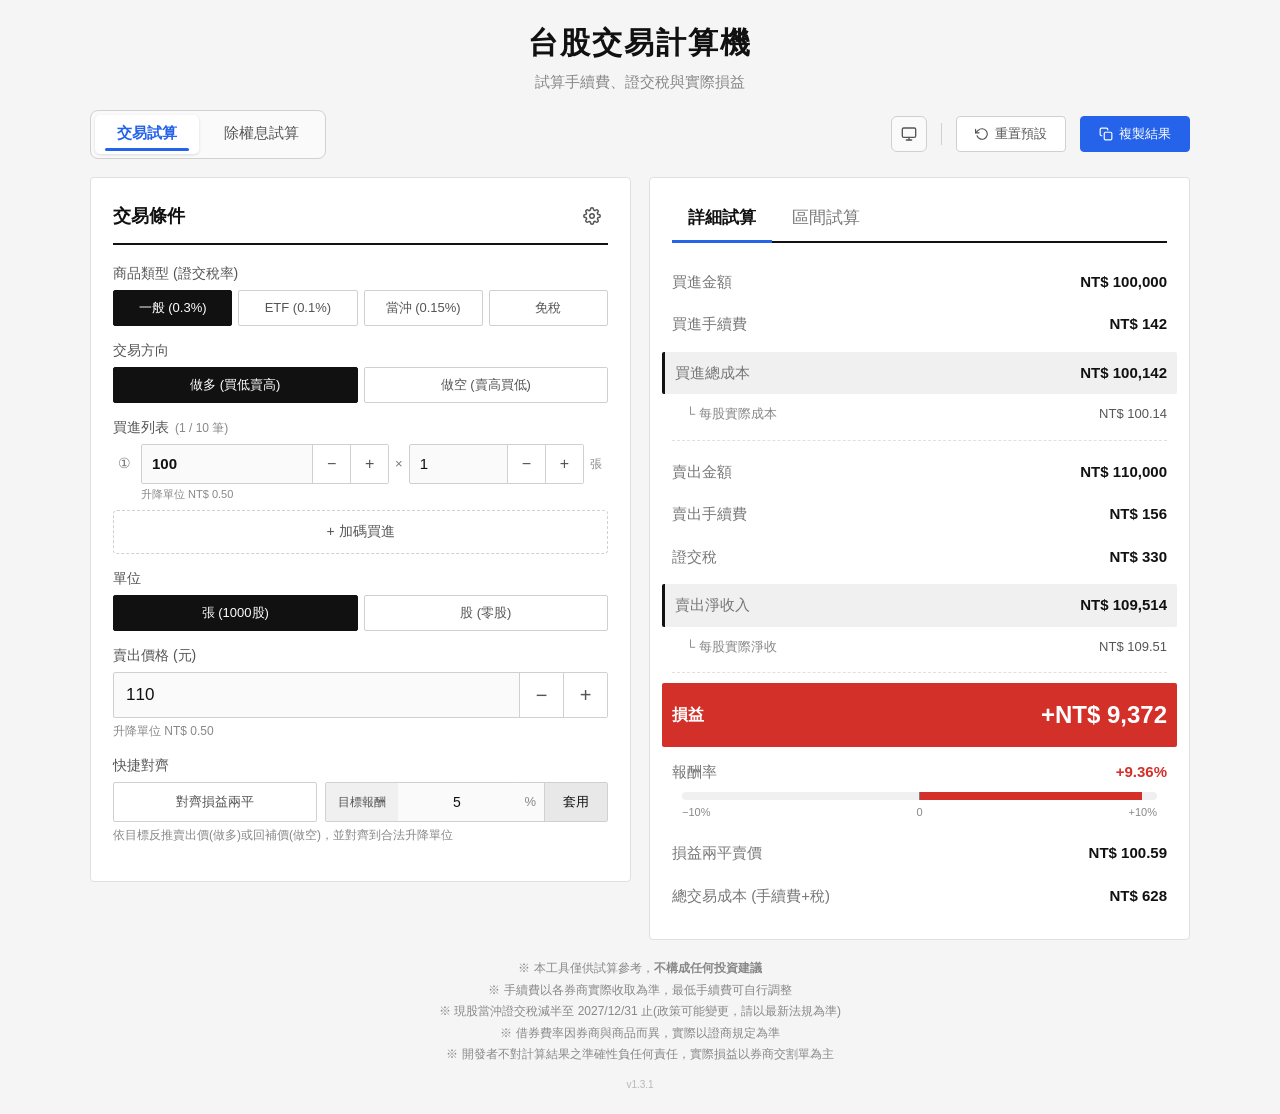
==== commit 63be16f2: "refactor: 拆出 app.js 為獨立檔案 (v1.3.1) 沿用 v1.2.1 拆 CSS 的思路,主腳本從 index.html 抽到獨立 app.js, 用 <script defer>" ====
--- a/index.html
+++ b/index.html
@@ -45,7 +45,8 @@
 <link rel="apple-touch-icon" href="icons/icon.svg" media="(prefers-color-scheme: dark)">
 <link rel="apple-touch-icon" href="icons/icon-light.svg" media="(prefers-color-scheme: light)">
 <link rel="apple-touch-icon" href="icons/icon.svg">
-<link rel="stylesheet" href="styles.css?v=1.3.0">
+<link rel="stylesheet" href="styles.css?v=1.3.1">
+<script defer src="app.js?v=1.3.1"></script>
 </head>
 <body>
   <div class="container">
@@ -597,1718 +598,5 @@
     </div>
   </dialog>
 
-<script>
-  const $ = id => document.getElementById(id);
-  const APP_VERSION = '1.3.0';  // 改這裡 → 自動觸發 SW 換版 + footer 顯示
-  const STORAGE_KEY = 'twStockCalc.settings.v1';
-  const DIVIDEND_STORAGE_KEY = 'twStockCalc.dividend.v1';   // 除權息獨立持久化
-  const APP_MODE_KEY = 'twStockCalc.appMode';                // 頂層模式
-  const THEME_KEY = 'twStockCalc.theme';  // 主題獨立 key (供 head 內早於 style 的 script 讀取)
-  const TAB_KEY = 'twStockCalc.activeTab';
-  const RANGE_KEY = 'twStockCalc.rangeHalf';  // 區間試算上下列數
-  // 全部輸入欄位都持久化,重新整理可直接接續上次的試算
-  // buyEntries 為陣列,獨立處理 (不在 PERSIST_KEYS 字串清單中)
-  const PERSIST_KEYS = ['direction', 'unit', 'sellPrice',
-                        'productType', 'discount', 'minFee', 'borrowRate', 'borrowDays', 'targetReturn'];
-  const DIVIDEND_PERSIST_KEYS = ['prePrice', 'cashDividend', 'stockDividend', 'dividendShares',
-                                 'healthRate', 'healthThreshold', 'otherIncome'];
-  const MAX_BUY_ENTRIES = 10;  // 加碼上限
-  const ENTRY_NUMERALS = ['①','②','③','④','⑤','⑥','⑦','⑧','⑨','⑩'];
-  const DEFAULTS = {
-    direction: 'long', unit: 'lot',
-    buyEntries: [{ price: 100, qty: 1 }],
-    sellPrice: 110,
-    productType: 'stock', discount: 1, minFee: 20,
-    borrowRate: 0.08, borrowDays: 1, targetReturn: 5,
-  };
-  const DIVIDEND_DEFAULTS = {
-    prePrice: 50, cashDividend: 2.5, stockDividend: 0,
-    dividendShares: 10, dividendUnit: 'lot',
-    healthRate: 2.11, healthThreshold: 20000,
-    otherIncome: 600000,   // 落在 12% 級距
-  };
-  const TAX_RATES = { stock: 0.003, etf: 0.001, daytrade: 0.0015, none: 0 };
-  const FEE_RATE = 0.001425;
-  const THEME_COLORS = { light: '#f5f5f5', dark: '#000000' };  // 對應 meta theme-color
-  // Favicon 雙版本 (data URL,瞬間切換無 network 請求)
-  //   light = 白底 + 灰邊 (在淺色瀏覽器分頁仍可見);dark = 黑底
-  const FAVICON_DARK  = "data:image/svg+xml,<svg xmlns='http://www.w3.org/2000/svg' viewBox='0 0 32 32'><rect width='32' height='32' fill='%23111' rx='6'/><rect x='6' y='9' width='8' height='14' fill='%23d4302a'/><rect x='18' y='12' width='8' height='11' fill='%231f8f4f'/></svg>";
-  const FAVICON_LIGHT = "data:image/svg+xml,<svg xmlns='http://www.w3.org/2000/svg' viewBox='0 0 32 32'><rect x='0.5' y='0.5' width='31' height='31' fill='%23fff' stroke='%23d0d0d0' rx='6'/><rect x='6' y='9' width='8' height='14' fill='%23d4302a'/><rect x='18' y='12' width='8' height='11' fill='%231f8f4f'/></svg>";
-  const RANGE_HALF_OPTIONS = [5, 10, 20];  // 可選的上下列數
-  const RANGE_HALF_DEFAULT = 5;
-  const RETURN_BAR_CAP = 10;  // 進度條視覺上限 ±10%
-
-  // 多筆加碼:deep clone 避免共用同一個物件 reference
-  function cloneDefaultBuyEntries() {
-    return DEFAULTS.buyEntries.map(e => ({ price: e.price, qty: e.qty }));
-  }
-
-  let unit = DEFAULTS.unit;
-  let direction = DEFAULTS.direction;
-  let productType = DEFAULTS.productType;
-  let activeTab = 'detail';
-  let rangeRowsHalf = RANGE_HALF_DEFAULT;  // 動態狀態
-  let buyEntries = cloneDefaultBuyEntries();  // 多筆加碼,動態陣列
-  let appMode = 'trade';                      // 'trade' | 'dividend'
-  let dividendUnit = DIVIDEND_DEFAULTS.dividendUnit;   // 除權息獨立單位 (張/股)
-  // 從 <head> 早於 style 的 init script 已設好 data-theme-mode,讀回來避免雙重邏輯
-  let themeMode = document.documentElement.getAttribute('data-theme-mode') || 'auto';
-
-  // ============================================================
-  // 格式化
-  // ============================================================
-  function fmtNum(n, dp) {
-    if (!isFinite(n) || isNaN(n)) return '-';
-    return n.toLocaleString('zh-TW', { minimumFractionDigits: dp, maximumFractionDigits: dp });
-  }
-  function fmtMoney(n, dp) {
-    if (!isFinite(n) || isNaN(n)) return '-';
-    const sign = n < 0 ? '-' : '';
-    const abs = Math.abs(n);
-    if (dp === undefined || dp === null) {
-      // 嚴格判斷:小於 1e-6 才視為整數,避免漏顯示真的有小數的金額
-      const hasDecimal = Math.abs(abs - Math.round(abs)) > 1e-6;
-      dp = hasDecimal ? 2 : 0;
-    }
-    return sign + 'NT$ ' + fmtNum(abs, dp);
-  }
-  const round2 = n => Math.round(n * 100) / 100;
-
-  // 折數顯示:1.0 → "原價",0.6 → "6折",0.38 → "3.8折",0.55 → "5.5折"
-  function formatDiscount(d) {
-    if (!isFinite(d) || d >= 1) return '原價';
-    if (d <= 0) return String(d);
-    const pct = d * 10;
-    return parseFloat(pct.toFixed(2)).toString() + '折';
-  }
-
-  // ============================================================
-  // 升降單位 (tick)
-  // ============================================================
-  function getTickSize(price, productType) {
-    if (productType === 'etf') return price < 50 ? 0.01 : 0.05;
-    if (price < 10) return 0.01;
-    if (price < 50) return 0.05;
-    if (price < 100) return 0.10;
-    if (price < 500) return 0.50;
-    if (price < 1000) return 1.00;
-    return 5.00;
-  }
-
-  // ============================================================
-  // 共用計算 helper
-  // ============================================================
-  function readInputs() {
-    let discount = parseFloat($('discount').value);
-    if (!isFinite(discount) || discount <= 0) discount = 1;
-    if (discount > 1) discount = 1;
-
-    const days = Math.max(0, parseFloat($('borrowDays').value) || 0);
-    const annualBorrowRate = Math.max(0, (parseFloat($('borrowRate').value) || 0) / 100);
-    const sharesPerUnit = unit === 'lot' ? 1000 : 1;
-
-    return {
-      buyEntries,                                                // 多筆加碼
-      sellPrice: Math.max(0, parseFloat($('sellPrice').value) || 0),
-      sharesPerUnit,
-      discount,
-      minFee: Math.max(0, parseFloat($('minFee').value) || 0),
-      productType,
-      taxRate: TAX_RATES[productType] ?? 0.003,
-      // 實際借券費率 = 年化費率 × 天數 / 365,做多時為 0
-      borrowEffRate: direction === 'short' ? annualBorrowRate * days / 365 : 0,
-    };
-  }
-
-  // 計算手續費 (含最低門檻、無條件捨去)
-  function calcFee(amount, discount, minFee) {
-    if (amount <= 0) return 0;
-    return Math.max(minFee, Math.floor(amount * FEE_RATE * discount));
-  }
-
-  // 計算單邊的金額、手續費、稅、借券費
-  function calcSide(price, shares, discount, minFee, taxRate, borrowEffRate, isSell) {
-    const amount = round2(price * shares);
-    const fee = calcFee(amount, discount, minFee);
-    const tax = isSell ? Math.floor(amount * taxRate) : 0;
-    const borrowFee = isSell ? Math.floor(amount * borrowEffRate) : 0;
-    return { amount, fee, tax, borrowFee };
-  }
-
-  // 多筆買進加碼:每筆獨立適用最低手續費 (券商每筆收一次)
-  //   entries: [{ price, qty }, ...]
-  //   sharesPerUnit: 'lot' → 1000, 'share' → 1
-  //   無效 entry (price<=0 或 qty<=0) 自動跳過
-  function calcMultiBuy(entries, sharesPerUnit, discount, minFee, taxRate) {
-    let totalAmount = 0, totalFee = 0, totalShares = 0;
-    for (const e of (entries || [])) {
-      if (!e || e.price <= 0 || e.qty <= 0) continue;
-      const shares = e.qty * sharesPerUnit;
-      const side = calcSide(e.price, shares, discount, minFee, taxRate, 0, false);
-      totalAmount += side.amount;
-      totalFee += side.fee;
-      totalShares += shares;
-    }
-    const totalCost = round2(totalAmount + totalFee);
-    return {
-      totalAmount: round2(totalAmount),
-      totalFee,
-      totalCost,
-      totalShares,
-      avgCost: totalShares > 0 ? round2(totalCost / totalShares) : 0,
-    };
-  }
-
-  // 損益兩平價:做多 → 最低賣價;做空 → 最高回補價
-  // 公式假設賣方手續費按比例;若按比例 < minFee,改用最低門檻反推
-  function calcBreakeven({ totalCost, netSell, shares, discount, minFee, taxRate, dir }) {
-    if (shares <= 0) return 0;
-    if (dir === 'short') {
-      const factor = 1 + FEE_RATE * discount;
-      if (factor <= 0 || netSell <= 0) return 0;
-      let be = netSell / (shares * factor);
-      if (be * shares * FEE_RATE * discount < minFee) {
-        be = (netSell - minFee) / shares;
-      }
-      return be;
-    } else {
-      const factor = 1 - FEE_RATE * discount - taxRate;
-      if (factor <= 0) return 0;
-      let be = totalCost / (shares * factor);
-      if (be * shares * FEE_RATE * discount < minFee && (1 - taxRate) > 0) {
-        be = (totalCost + minFee) / (shares * (1 - taxRate));
-      }
-      return be;
-    }
-  }
-
-  // 達到指定報酬率所需的另一邊價格
-  //   做多: 鎖定 buyPrice/totalCost,求 sellPrice 使 profit = targetRate × totalCost
-  //   做空: 鎖定 sellPrice/netSell,求 buyPrice 使 profit = targetRate × sellAmount
-  function calcTargetPrice({ totalCost, netSell, sellAmount, shares, discount, minFee, taxRate, dir, targetRate }) {
-    if (shares <= 0) return 0;
-    if (dir === 'short') {
-      const targetProfit = targetRate * sellAmount;
-      const targetBuyTotal = netSell - targetProfit; // 回補方的總現金支出 (含手續費)
-      const factor = 1 + FEE_RATE * discount;
-      if (factor <= 0 || targetBuyTotal <= 0) return 0;
-      let price = targetBuyTotal / (shares * factor);
-      if (price * shares * FEE_RATE * discount < minFee) {
-        price = (targetBuyTotal - minFee) / shares;
-      }
-      return price;
-    } else {
-      const targetTotalIn = totalCost * (1 + targetRate); // 賣方需收回的金額 (扣費前)
-      const factor = 1 - FEE_RATE * discount - taxRate;
-      if (factor <= 0) return 0;
-      let price = targetTotalIn / (shares * factor);
-      if (price * shares * FEE_RATE * discount < minFee && (1 - taxRate) > 0) {
-        price = (targetTotalIn + minFee) / (shares * (1 - taxRate));
-      }
-      return price;
-    }
-  }
-
-  // 把價位對齊到合法 tick:做多賣價向上、做空回補價向下
-  function snapPriceToTick(price, productType, dir) {
-    const tick = getTickSize(price, productType);
-    const eps = 1e-9;
-    const aligned = dir === 'short'
-      ? Math.floor((price + eps) / tick) * tick
-      : Math.ceil((price - eps) / tick) * tick;
-    return { value: aligned, decimals: tick < 1 ? 2 : 0 };
-  }
-
-  // ============================================================
-  // 區間試算:給定一組 buyPrice/sellPrice,計算單一情境的損益
-  //   做多: 改變 sellPrice,固定 buyPrice → 計算各 sellPrice 下的損益
-  //   做空: 改變 buyPrice(回補價),固定 sellPrice → 計算各回補價下的損益
-  //   為與「詳細試算」一致,基準 (報酬率分母) 同 calculate():
-  //     long → totalCost(買進總成本);short → sellAmount(放空名目)
-  // ============================================================
-  function calcScenarioProfit({ buyPrice, sellPrice, shares, discount, minFee, taxRate, borrowEffRate, dir }) {
-    if (shares <= 0 || buyPrice <= 0 || sellPrice <= 0) {
-      return { profit: 0, returnRate: 0, totalCost: 0, netSell: 0 };
-    }
-    const buy = calcSide(buyPrice, shares, discount, minFee, taxRate, 0, false);
-    const sell = calcSide(sellPrice, shares, discount, minFee, taxRate, borrowEffRate, true);
-    const totalCost = round2(buy.amount + buy.fee);
-    const netSell = round2(sell.amount - sell.fee - sell.tax - sell.borrowFee);
-    const profit = round2(netSell - totalCost);
-    const basis = dir === 'short' ? sell.amount : totalCost;
-    const returnRate = basis > 0 ? (profit / basis) * 100 : 0;
-    return { profit, returnRate, totalCost, netSell };
-  }
-
-  // ============================================================
-  // 除權息計算
-  // ------------------------------------------------------------
-  // 名詞:
-  //   - 現金股利 (cash):每股配發現金 (元)
-  //   - 股票股利 (stock):每股配發股票之「面額金額」(元/股,面額 10 元為基準)
-  //         例如配 1 元 = 每股配 0.1 股 = 1000 股變 1100 股
-  // 公式:
-  //   - 除權息參考價 = (除權息前股價 − 現金股利) / (1 + 股票股利 / 10)
-  //   - 配股後股數   = 持股 × (1 + 股票股利 / 10)
-  //   - 填權息漲幅   = (除權息前股價 / 參考價 − 1) × 100%   (目標即還原至前股價)
-  //   - 殖利率       = 股利 / 除權息前股價 × 100%
-  // 二代健保補充保費:單筆股利「給付金額」≥ 起徵點時,以該筆 × 費率收取
-  // ============================================================
-  const TAX_BRACKETS = [
-    { limit:  590000, rate: 0.05 },
-    { limit: 1330000, rate: 0.12 },
-    { limit: 2660000, rate: 0.20 },
-    { limit: 4980000, rate: 0.30 },
-    { limit: 7470000, rate: 0.40 },
-    { limit: Infinity, rate: 0.45 },
-  ];
-  const DIVIDEND_CREDIT_RATE = 0.085;
-  const DIVIDEND_CREDIT_CAP  = 80000;
-  const DIVIDEND_SEPARATE_RATE = 0.28;
-
-  function calcExDividendPrice(prePrice, cashDividend, stockDividend) {
-    if (!(prePrice > 0)) return 0;
-    const cash  = Math.max(0, cashDividend  || 0);
-    const stock = Math.max(0, stockDividend || 0);
-    const denom = 1 + stock / 10;
-    if (denom <= 0) return 0;
-    return (prePrice - cash) / denom;
-  }
-
-  function calcCashDividendIncome(shares, cashDividend, healthRate, healthThreshold) {
-    const s    = Math.max(0, shares || 0);
-    const cash = Math.max(0, cashDividend || 0);
-    const rate = Math.max(0, healthRate || 0);
-    const thr  = Math.max(0, healthThreshold || 0);
-    const gross = round2(s * cash);
-    // 補充保費:單筆給付達起徵點才扣 (無條件捨去到元)
-    const healthIns = gross >= thr ? Math.floor(gross * rate) : 0;
-    const net = round2(gross - healthIns);
-    return { gross, healthIns, net };
-  }
-
-  function calcStockDividendShares(shares, stockDividend) {
-    const s     = Math.max(0, shares || 0);
-    const stock = Math.max(0, stockDividend || 0);
-    const allocated = s * (stock / 10);
-    const totalShares = s + allocated;
-    const wholeShares = Math.floor(totalShares);
-    const fractionalShares = totalShares - wholeShares;
-    return { allocated, totalShares, wholeShares, fractionalShares };
-  }
-
-  function calcFillDividendGain(prePrice, refPrice) {
-    if (!(prePrice > 0) || !(refPrice > 0)) return { gainPct: 0, targetPrice: 0 };
-    return { gainPct: (prePrice / refPrice - 1) * 100, targetPrice: prePrice };
-  }
-
-  function calcDividendYield(cashDividend, stockDividend, prePrice) {
-    if (!(prePrice > 0)) return { cash: 0, stock: 0, total: 0 };
-    const cash  = Math.max(0, cashDividend  || 0) / prePrice * 100;
-    const stock = Math.max(0, stockDividend || 0) / prePrice * 100;
-    return { cash, stock, total: cash + stock };
-  }
-
-  // 累進稅:income 落在各級距按差額逐級加總 (台灣綜所稅 2024 年度級距)
-  function calcProgressiveTax(income) {
-    const inc = Math.max(0, income || 0);
-    if (inc === 0) return 0;
-    let tax = 0, prev = 0;
-    for (const b of TAX_BRACKETS) {
-      if (inc <= b.limit) { tax += (inc - prev) * b.rate; return tax; }
-      tax += (b.limit - prev) * b.rate;
-      prev = b.limit;
-    }
-    return tax;
-  }
-
-  // 股利課稅:比較合併課稅 + 8.5% 抵減 vs 28% 分離課稅
-  //   方案 A 的「額外稅」是「加進股利的累進總稅」減「不加股利的累進總稅」
-  //         — 這樣才精確,股利可能跨級距導致邊際稅率提升
-  function calcDividendTax(dividendIncome, otherIncome) {
-    const div   = Math.max(0, dividendIncome || 0);
-    const other = Math.max(0, otherIncome || 0);
-    // A:合併課稅 + 8.5% 抵減 (上限 8 萬 / 戶 / 年)
-    const taxWith    = calcProgressiveTax(other + div);
-    const taxWithout = calcProgressiveTax(other);
-    const additionalTaxA = taxWith - taxWithout;
-    const creditA = Math.min(div * DIVIDEND_CREDIT_RATE, DIVIDEND_CREDIT_CAP);
-    const netA = additionalTaxA - creditA;   // 負值代表可退稅
-    // B:28% 分離課稅
-    const netB = div * DIVIDEND_SEPARATE_RATE;
-    const better = netA <= netB ? 'A' : 'B';
-    return {
-      methodA: { additionalTax: additionalTaxA, credit: creditA, netTax: netA },
-      methodB: { netTax: netB },
-      better,
-    };
-  }
-
-  // ============================================================
-  // UI 同步
-  // ============================================================
-  // 渲染買進列表 (innerHTML 重畫,事件用 delegation 處理)
-  //   每筆含 stepper (+/− 按鈕) 與升降單位提示;第 1 筆不渲染刪除按鈕
-  //   渲染後重新跑 attach*Inputs (idempotent) 讓滾輪 + stepper 都能用
-  function renderBuyList() {
-    const list = $('buyList');
-    if (!list) return;
-    const unitLabel = unit === 'lot' ? '張' : '股';
-    const count = buyEntries.length;
-    list.innerHTML = buyEntries.map((entry, i) => {
-      const num = ENTRY_NUMERALS[i] || ('(' + (i + 1) + ')');
-      const tick = getTickSize(entry.price, productType);
-      const priceValid = entry.price > 0;
-      const removeBtn = i === 0 ? '' :
-        '<button type="button" class="buy-entry-remove" aria-label="刪除第 ' + (i + 1) + ' 筆">×</button>';
-      return '<div class="buy-entry" data-index="' + i + '">' +
-        '<div class="buy-entry-line">' +
-          '<span class="buy-entry-num" aria-hidden="true">' + num + '</span>' +
-          '<div class="number-stepper">' +
-            '<input class="buy-entry-price" type="number" ' +
-              'value="' + entry.price + '" step="' + tick + '" min="0" ' +
-              'inputmode="decimal" aria-label="第 ' + (i + 1) + ' 筆價格">' +
-            '<button type="button" class="stepper-btn" data-step="dec" aria-label="減少第 ' + (i + 1) + ' 筆價格"></button>' +
-            '<button type="button" class="stepper-btn" data-step="inc" aria-label="增加第 ' + (i + 1) + ' 筆價格"></button>' +
-          '</div>' +
-          '<span class="buy-entry-times" aria-hidden="true">×</span>' +
-          '<div class="number-stepper">' +
-            '<input class="buy-entry-qty" type="number" ' +
-              'value="' + entry.qty + '" step="1" min="1" ' +
-              'inputmode="numeric" aria-label="第 ' + (i + 1) + ' 筆數量">' +
-            '<button type="button" class="stepper-btn" data-step="dec" aria-label="減少第 ' + (i + 1) + ' 筆數量"></button>' +
-            '<button type="button" class="stepper-btn" data-step="inc" aria-label="增加第 ' + (i + 1) + ' 筆數量"></button>' +
-          '</div>' +
-          '<span class="buy-entry-unit">' + unitLabel + '</span>' +
-          removeBtn +
-        '</div>' +
-        '<div class="buy-entry-tick' + (priceValid ? '' : ' invalid') + '">' +
-          '升降單位 NT$ ' + tick.toFixed(2) +
-        '</div>' +
-      '</div>';
-    }).join('');
-    $('buyListCount').textContent = count;
-    $('addBuyEntry').hidden = count >= MAX_BUY_ENTRIES;
-    // 重新 attach wheel + steppers (兩者都 idempotent)
-    if (typeof attachWheelToNumberInputs === 'function') attachWheelToNumberInputs();
-    if (typeof attachSteppers === 'function') attachSteppers();
-  }
-
-  // 加碼 / 刪除
-  function addBuyEntry() {
-    if (buyEntries.length >= MAX_BUY_ENTRIES) return;
-    // 用最後一筆的價量當預設,使用者方便修改
-    const last = buyEntries[buyEntries.length - 1] || DEFAULTS.buyEntries[0];
-    buyEntries.push({ price: last.price, qty: last.qty });
-    renderBuyList();
-    calculate();
-    saveSettings();
-  }
-  function removeBuyEntry(index) {
-    if (index <= 0 || index >= buyEntries.length) return;  // 第 1 筆不能刪
-    buyEntries.splice(index, 1);
-    renderBuyList();
-    calculate();
-    saveSettings();
-  }
-
-  // 顯示總股數 + 平均成本 (≥2 筆才顯示)
-  function updateBuyListSummary(buyAgg) {
-    const summary = $('buyListSummary');
-    if (!summary) return;
-    if (buyEntries.length < 2 || buyAgg.totalShares <= 0) {
-      summary.hidden = true;
-      return;
-    }
-    summary.hidden = false;
-    $('buyTotalShares').textContent = fmtNum(buyAgg.totalShares, 0) + ' 股';
-    $('buyAvgCost').textContent = 'NT$ ' + buyAgg.avgCost.toFixed(2);
-  }
-
-  function updateTickSizes() {
-    const sp = parseFloat($('sellPrice').value) || 0;
-    const sellTick = getTickSize(sp, productType);
-    $('sellPrice').step = sellTick;
-    $('sellTickHint').textContent = '升降單位 NT$ ' + sellTick.toFixed(2);
-    // 買進列表內各筆 input 的 step 由 renderBuyList 處理
-  }
-
-  function updateDirectionUI() {
-    if (direction === 'short') {
-      $('buyListLabel').firstChild.textContent = '回補列表';
-      $('sellPriceLabel').textContent = '放空價格 (元)';
-      $('breakevenLabel').textContent = '損益兩平回補價';
-      $('borrowField').style.display = '';
-      $('borrowFeeRow').style.display = '';
-    } else {
-      $('buyListLabel').firstChild.textContent = '買進列表';
-      $('sellPriceLabel').textContent = '賣出價格 (元)';
-      $('breakevenLabel').textContent = '損益兩平賣價';
-      $('borrowField').style.display = 'none';
-      $('borrowFeeRow').style.display = 'none';
-    }
-  }
-
-  function syncToggleGroups() {
-    [...$('directionGroup').children].forEach(b => {
-      const active = b.dataset.dir === direction;
-      b.classList.toggle('active', active);
-      b.setAttribute('aria-pressed', active);
-    });
-    [...$('unitGroup').children].forEach(b => {
-      const active = b.dataset.unit === unit;
-      b.classList.toggle('active', active);
-      b.setAttribute('aria-pressed', active);
-    });
-    const d = parseFloat($('discount').value);
-    [...$('discountGroup').children].forEach(b => {
-      const active = Math.abs(parseFloat(b.dataset.discount) - d) < 0.001;
-      b.classList.toggle('active', active);
-      b.setAttribute('aria-pressed', active);
-    });
-    syncThemeButton();
-    [...$('productTypeGroup').children].forEach(b => {
-      const active = b.dataset.product === productType;
-      b.classList.toggle('active', active);
-      b.setAttribute('aria-pressed', active);
-    });
-    const rg = $('rangeGroup');
-    if (rg) {
-      [...rg.children].forEach(b => {
-        const active = parseInt(b.dataset.half, 10) === rangeRowsHalf;
-        b.classList.toggle('active', active);
-        b.setAttribute('aria-pressed', active);
-      });
-    }
-  }
-
-  // ============================================================
-  // 主題切換
-  //   themeMode: 'auto' | 'light' | 'dark'
-  //   - auto: 根據 prefers-color-scheme 自動決定,並監聽系統變化
-  //   - light/dark: 強制鎖定,不受系統影響
-  // 為避免 FOUC,初始套用由 <head> 內 inline script 處理;這裡負責切換與持久化。
-  // UI 為單一循環按鈕 (auto → light → dark → auto),圖示由 data-current-theme 屬性切換
-  // ============================================================
-  const THEME_ORDER = ['auto', 'light', 'dark'];
-  const THEME_LABELS = { auto: '跟隨系統', light: '淺色', dark: '深色' };
-
-  function syncThemeButton() {
-    const btn = $('themeBtn');
-    if (!btn) return;
-    btn.setAttribute('data-current-theme', themeMode);
-    const label = THEME_LABELS[themeMode] || themeMode;
-    btn.setAttribute('aria-label', '切換主題(目前:' + label + ',點擊切換)');
-    btn.title = '主題:' + label;
-  }
-
-  function cycleTheme() {
-    const next = THEME_ORDER[(THEME_ORDER.indexOf(themeMode) + 1) % THEME_ORDER.length];
-    applyTheme(next);
-  }
-
-  function applyTheme(mode) {
-    if (mode !== 'auto' && mode !== 'light' && mode !== 'dark') mode = 'auto';
-    themeMode = mode;
-    const effective = mode === 'auto'
-      ? (matchMedia('(prefers-color-scheme: dark)').matches ? 'dark' : 'light')
-      : mode;
-    document.documentElement.setAttribute('data-theme', effective);
-    document.documentElement.setAttribute('data-theme-mode', mode);
-    const metaThemeColor = document.querySelector('meta[name="theme-color"]');
-    if (metaThemeColor) metaThemeColor.setAttribute('content', THEME_COLORS[effective]);
-    // Favicon 隨主題切換 (深色用黑底版,淺色用白底+灰邊版)
-    const favicon = $('favicon');
-    if (favicon) favicon.href = effective === 'dark' ? FAVICON_DARK : FAVICON_LIGHT;
-    try { localStorage.setItem(THEME_KEY, mode); } catch (_) {}
-    syncToggleGroups();
-  }
-
-  // 系統主題變化時,只在 auto 模式下跟著切
-  matchMedia('(prefers-color-scheme: dark)').addEventListener('change', () => {
-    if (themeMode === 'auto') applyTheme('auto');
-  });
-
-  // ============================================================
-  // 輸入驗證
-  //   error (紅) = 阻塞性錯誤,值會讓計算失準
-  //   warn  (黃) = 軟性警示,計算仍可進行
-  // ============================================================
-  const VALIDATORS = {
-    sellPrice:    { type: 'error', test: v => v > 0,                            msg: '請輸入正數' },
-    discount:     { type: 'error', test: v => v > 0 && v <= 1,                  msg: '折扣應介於 0 ~ 1 之間 (如 0.6 = 6 折)' },
-    minFee:       { type: 'error', test: v => v >= 0,                           msg: '需 ≥ 0' },
-    borrowDays:   { type: 'error', test: v => v >= 0 && Number.isInteger(v),    msg: '天數需 ≥ 0 整數' },
-    borrowRate:   { type: 'warn',  test: v => v >= 0 && v <= 50,                msg: '年化費率超出常見範圍(0~50%)，請確認' },
-    targetReturn: { type: 'warn',  test: v => v >= -100 && v <= 100,            msg: '報酬率超出常見範圍 (±100%)' },
-  };
-  function validateInputs() {
-    Object.entries(VALIDATORS).forEach(([id, { type, test, msg }]) => {
-      const el = $(id);
-      if (!el) return;
-      // 借券欄在做多時隱藏 → 跳過驗證避免誤標
-      if ((id === 'borrowRate' || id === 'borrowDays') && direction !== 'short') {
-        clearFieldError(id, el);
-        return;
-      }
-      const v = parseFloat(el.value);
-      const valid = isFinite(v) && test(v);
-      const field = el.closest('.field');
-      const errEl = $(id + 'Error');
-      if (valid) {
-        clearFieldError(id, el, field, errEl);
-      } else {
-        if (field) {
-          field.classList.remove(type === 'error' ? 'has-warn' : 'has-error');
-          field.classList.add('has-' + type);
-        }
-        el.setAttribute('aria-invalid', type === 'error' ? 'true' : 'false');
-        el.setAttribute('aria-describedby', id + 'Error');
-        if (errEl) errEl.textContent = msg;
-      }
-    });
-    validateBuyEntries();
-  }
-  // 多筆買進驗證 (顯示在 #buyListField 上,訊息列在 #buyEntriesError)
-  function validateBuyEntries() {
-    const field = $('buyListField');
-    const errEl = $('buyEntriesError');
-    if (!field || !errEl) return;
-    const errors = [];
-    buyEntries.forEach((e, i) => {
-      if (!(e.price > 0)) errors.push('第 ' + (i + 1) + ' 筆價格需 > 0');
-      else if (!(e.qty >= 1 && Number.isInteger(e.qty))) errors.push('第 ' + (i + 1) + ' 筆數量需 ≥ 1 整數');
-    });
-    if (errors.length === 0) {
-      field.classList.remove('has-error');
-      errEl.textContent = '';
-    } else {
-      field.classList.add('has-error');
-      errEl.textContent = errors[0] + (errors.length > 1 ? ' (另 ' + (errors.length - 1) + ' 項錯誤)' : '');
-    }
-  }
-  function clearFieldError(id, el, field, errEl) {
-    field = field || el.closest('.field');
-    errEl = errEl || $(id + 'Error');
-    if (field) field.classList.remove('has-error', 'has-warn');
-    el.removeAttribute('aria-invalid');
-    el.removeAttribute('aria-describedby');
-    if (errEl) errEl.textContent = '';
-  }
-
-  // ============================================================
-  // 通用:把 returnRate 套到 ±cap% 視覺範圍的填充條 (left/right %)
-  //   fill 元素需有 position:absolute, top/bottom:0
-  // ============================================================
-  function applyBarFill(fill, rr, cap) {
-    const valid = isFinite(rr);
-    const clipped = valid ? Math.max(-cap, Math.min(cap, rr)) : 0;
-    const absPct = Math.abs(clipped) / cap * 50;
-    if (clipped >= 0) {
-      fill.style.left = '50%';
-      fill.style.right = (50 - absPct) + '%';
-    } else {
-      fill.style.right = '50%';
-      fill.style.left = (50 - absPct) + '%';
-    }
-    fill.classList.toggle('loss', clipped < 0);
-  }
-
-  // ============================================================
-  // 報酬率視覺進度條
-  //   視覺範圍 ±RETURN_BAR_CAP%,超出時加 overflow 條紋表示
-  // ============================================================
-  function updateReturnBar(rr) {
-    const bar = $('returnBar');
-    const fill = $('returnBarFill');
-    if (!bar || !fill) return;
-    applyBarFill(fill, rr, RETURN_BAR_CAP);
-    const valid = isFinite(rr);
-    bar.classList.toggle('overflow', valid && Math.abs(rr) > RETURN_BAR_CAP);
-    bar.classList.toggle('overflow-pos', valid && rr > RETURN_BAR_CAP);
-    bar.classList.toggle('overflow-neg', valid && rr < -RETURN_BAR_CAP);
-  }
-
-  // 行動底部 sticky 結果列 — 同步損益、報酬率、進度填充
-  function updateMobileBar(profit, returnRate) {
-    const bar = $('mobileResultBar');
-    if (!bar) return;
-    const profitEl = $('mobileBarProfit');
-    const returnEl = $('mobileBarReturn');
-    const fill = $('mobileBarFill');
-    if (profitEl) {
-      profitEl.textContent = (profit > 0 ? '+' : '') + fmtMoney(profit);
-    }
-    if (returnEl) {
-      returnEl.textContent = (returnRate > 0 ? '+' : '')
-        + (isFinite(returnRate) ? returnRate.toFixed(2) : '0.00') + '%';
-    }
-    bar.classList.toggle('profit', profit > 0);
-    bar.classList.toggle('loss',   profit < 0);
-    if (fill) applyBarFill(fill, returnRate, RETURN_BAR_CAP);
-  }
-
-  // ============================================================
-  // 主計算
-  // ============================================================
-  function calculate() {
-    updateTickSizes();
-    validateInputs();
-    const inp = readInputs();
-    const { buyEntries: entries, sellPrice, sharesPerUnit, discount, minFee, taxRate, borrowEffRate } = inp;
-
-    // 多筆買進加總 (每筆獨立適用最低手續費)
-    const buyAgg = calcMultiBuy(entries, sharesPerUnit, discount, minFee, taxRate);
-    const { totalAmount: buyAmount, totalFee: buyFee, totalCost, totalShares: shares, avgCost } = buyAgg;
-    updateBuyListSummary(buyAgg);
-
-    const sell = calcSide(sellPrice, shares, discount, minFee, taxRate, borrowEffRate, true);
-    const netSell = round2(sell.amount - sell.fee - sell.tax - sell.borrowFee);
-
-    const profit = round2(netSell - totalCost);
-    const basis = direction === 'short' ? sell.amount : totalCost;
-    const returnRate = basis > 0 ? (profit / basis * 100) : 0;
-    const totalFees = buyFee + sell.fee + sell.tax + sell.borrowFee;
-
-    const breakeven = calcBreakeven({
-      totalCost, netSell, shares, discount, minFee, taxRate, dir: direction,
-    });
-
-    $('buyAmount').textContent     = fmtMoney(buyAmount);
-    $('buyFee').textContent        = fmtMoney(buyFee);
-    $('totalCost').textContent     = fmtMoney(totalCost);
-    $('costPerShare').textContent  = shares > 0 ? 'NT$ ' + avgCost.toFixed(2) : '-';
-    $('sellAmount').textContent    = fmtMoney(sell.amount);
-    $('sellFee').textContent       = fmtMoney(sell.fee);
-    $('tax').textContent           = fmtMoney(sell.tax);
-    $('borrowFee').textContent     = fmtMoney(sell.borrowFee);
-    $('netSell').textContent       = fmtMoney(netSell);
-    $('netPerShare').textContent   = shares > 0 ? 'NT$ ' + (netSell / shares).toFixed(2) : '-';
-    $('totalFees').textContent     = fmtMoney(totalFees);
-    $('profit').textContent        = (profit > 0 ? '+' : '') + fmtMoney(profit);
-    $('returnRate').textContent    = (returnRate > 0 ? '+' : '') + (isFinite(returnRate) ? returnRate.toFixed(2) : '0.00') + '%';
-    $('breakeven').textContent     = breakeven > 0 ? 'NT$ ' + breakeven.toFixed(2) : '-';
-
-    const cls = profit >= 0 ? 'profit' : 'loss';
-    $('profitRow').className = 'result-row big ' + cls;
-    $('returnRow').className = 'result-row ' + cls;
-    updateReturnBar(returnRate);
-    updateMobileBar(profit, returnRate);
-
-    // 共用設定 (discount, minFee) 變動時,也同步更新區間試算
-    renderRangeTable();
-  }
-
-  // ============================================================
-  // 區間試算 — 渲染表格
-  //   做多: 中心 = sellPrice,變動賣價、固定買價
-  //   做空: 中心 = buyPrice(回補價),變動回補價、固定放空價
-  //   公式與計算結果一致 → 使用同一 readInputs/calcSide/calcBreakeven 路徑
-  // ============================================================
-  function renderRangeTable() {
-    const inp = readInputs();
-    const { buyEntries: entries, sellPrice, sharesPerUnit, discount, minFee, taxRate, borrowEffRate } = inp;
-    const isShort = direction === 'short';
-
-    // 預先聚合多筆買進
-    const buyAgg = calcMultiBuy(entries, sharesPerUnit, discount, minFee, taxRate);
-    const shares = buyAgg.totalShares;
-    const totalCost = buyAgg.totalCost;
-    // 中心價 = 變動側
-    //   做多: sellPrice (假想出場價)
-    //   做空 多筆回補: 平均回補價 (假想全部單一價回補)
-    const avgCover = shares > 0 ? round2(buyAgg.totalAmount / shares) : 0;
-    const center = isShort ? avgCover : sellPrice;
-
-    const body = $('rangeTableBody');
-    const elFixedLabel = $('rangeFixedLabel');
-    const elFixedValue = $('rangeFixedValue');
-    const elBeLabel = $('rangeBreakevenLabel');
-    const elBe = $('rangeBreakeven');
-    const elCpLabel = $('rangeCenterProfitLabel');
-    const elCp = $('rangeCenterProfit');
-    const elCpRow = $('rangeCenterProfitRow');
-    const elPriceLabel = $('rangePriceLabel');
-
-    // 動態標籤
-    elPriceLabel.textContent = isShort ? '回補價' : '賣出價';
-    elBeLabel.textContent = isShort ? '損益兩平回補價' : '損益兩平賣價';
-    elCpLabel.textContent = isShort ? '中心回補價損益' : '中心賣價損益';
-    elFixedLabel.textContent = isShort ? '放空淨收入' : '買進總成本';
-
-    if (shares <= 0 || center <= 0 || sellPrice <= 0) {
-      body.innerHTML = '<tr><td colspan="3" class="empty">請於左側輸入有效的價格與數量</td></tr>';
-      elFixedValue.textContent = '-';
-      elBe.textContent = '-';
-      elCp.textContent = '-';
-      elCpRow.className = 'result-row big';
-      return;
-    }
-
-    // 摘要:固定側金額 + 損益兩平
-    let fixedAmt, be;
-    let preCalcSell = null;
-    if (isShort) {
-      preCalcSell = calcSide(sellPrice, shares, discount, minFee, taxRate, borrowEffRate, true);
-      const netSell = round2(preCalcSell.amount - preCalcSell.fee - preCalcSell.tax - preCalcSell.borrowFee);
-      fixedAmt = netSell;
-      be = calcBreakeven({ netSell, shares, discount, minFee, taxRate, dir: 'short' });
-    } else {
-      fixedAmt = totalCost;
-      be = calcBreakeven({ totalCost, shares, discount, minFee, taxRate, dir: 'long' });
-    }
-
-    const tick = getTickSize(center, productType);
-    const decimals = tick < 1 ? 2 : 0;
-
-    // ±N 列圍繞中心 — 由高到低
-    //   做多: 各列 = 假想 sellPrice;buy 側用實際聚合 totalCost
-    //   做空: 各列 = 假想 cover price (全部 shares 單一價回補);sell 側用預先 calcSide
-    const half = rangeRowsHalf;
-    const rows = [];
-    for (let i = half; i >= -half; i--) {
-      const price = Math.max(0, round2(center + i * tick));
-      let profit, returnRate;
-      if (isShort) {
-        const rowBuy = calcSide(price, shares, discount, minFee, taxRate, 0, false);
-        const rowBuyCost = round2(rowBuy.amount + rowBuy.fee);
-        const netSell = round2(preCalcSell.amount - preCalcSell.fee - preCalcSell.tax - preCalcSell.borrowFee);
-        profit = round2(netSell - rowBuyCost);
-        returnRate = preCalcSell.amount > 0 ? (profit / preCalcSell.amount) * 100 : 0;
-      } else {
-        const rowSell = calcSide(price, shares, discount, minFee, taxRate, 0, true);
-        const rowNetSell = round2(rowSell.amount - rowSell.fee - rowSell.tax - rowSell.borrowFee);
-        profit = round2(rowNetSell - totalCost);
-        returnRate = totalCost > 0 ? (profit / totalCost) * 100 : 0;
-      }
-      rows.push({ price, profit, returnRate, isCenter: i === 0 });
-    }
-    // 同步 help 文字裡的 N 與總列數
-    const halfSpan = $('rangeHalfText');
-    const totalSpan = $('rangeTotalText');
-    if (halfSpan) halfSpan.textContent = half;
-    if (totalSpan) totalSpan.textContent = (half * 2 + 1);
-
-    // 摘要區
-    elFixedValue.textContent = fmtMoney(fixedAmt);
-    elBe.textContent = be > 0 ? 'NT$ ' + be.toFixed(2) : '-';
-    const centerRow = rows.find(r => r.isCenter);
-    if (centerRow) {
-      const cp = centerRow.profit;
-      const sign = cp > 0 ? '+' : '';
-      elCp.textContent = sign + fmtMoney(cp);
-      elCpRow.className = 'result-row big ' + (cp >= 0 ? 'profit' : 'loss');
-    }
-
-    body.innerHTML = rows.map(r => {
-      const cls = r.profit > 0 ? 'profit-cell gain' : (r.profit < 0 ? 'profit-cell lose' : 'profit-cell');
-      const profitSign = r.profit > 0 ? '+' : '';
-      const rrSign = r.returnRate > 0 ? '+' : '';
-      const profitDp = Math.abs(r.profit - Math.round(r.profit)) > 1e-6 ? 2 : 0;
-      return '<tr class="' + (r.isCenter ? 'center' : '') + '">' +
-        '<td>' + r.price.toFixed(decimals) + '</td>' +
-        '<td class="' + cls + '">' + profitSign + fmtNum(r.profit, profitDp) + '</td>' +
-        '<td class="' + cls + '">' + rrSign + (isFinite(r.returnRate) ? r.returnRate.toFixed(2) : '0.00') + '%</td>' +
-        '</tr>';
-    }).join('');
-  }
-
-  // ============================================================
-  // Tab 切換
-  // ============================================================
-  function switchTab(name) {
-    if (name !== 'detail' && name !== 'range') name = 'detail';
-    activeTab = name;
-    document.querySelectorAll('#tabNav button').forEach(b => {
-      const active = b.dataset.tab === name;
-      b.classList.toggle('active', active);
-      b.setAttribute('aria-selected', active);
-    });
-    document.querySelectorAll('.tab-content').forEach(c => {
-      c.hidden = c.dataset.tab !== name;
-    });
-    // 區間齒輪只在 range tab 顯示;切離時順手關閉自己的 popover (不動條件齒輪)
-    const gearHost = $('rangeGearHost');
-    if (gearHost) gearHost.hidden = (name !== 'range');
-    if (name !== 'range') {
-      const pop = $('rangeGearPopover');
-      const btn = $('rangeGearBtn');
-      if (pop) pop.hidden = true;
-      if (btn) btn.setAttribute('aria-expanded', 'false');
-    }
-    try { localStorage.setItem(TAB_KEY, name); } catch (_) {}
-    if (name === 'range') renderRangeTable();
-  }
-
-  // ============================================================
-  // 模式切換 (交易試算 / 除權息試算)
-  // ------------------------------------------------------------
-  // 兩個 layout 用 hidden 切換而非條件 render,避免事件 binding 重複附加
-  // 切模式時關閉所有 popover、隱藏行動底部 bar (除權息模式)
-  // ============================================================
-  function applyMode(name) {
-    if (name !== 'trade' && name !== 'dividend') name = 'trade';
-    appMode = name;
-    // data-app-mode 由 <head> 早期 script 設定 (避免 FOUC),這裡同步更新
-    document.documentElement.setAttribute('data-app-mode', name);
-    document.querySelectorAll('#modeGroup button').forEach(b => {
-      const active = b.dataset.mode === name;
-      b.classList.toggle('active', active);
-      b.setAttribute('aria-pressed', active);
-    });
-    const sub = $('appSubtitle');
-    if (sub) sub.textContent = (name === 'dividend')
-      ? '試算除權息參考價、配股配息與股利所得稅'
-      : '試算手續費、證交稅與實際損益';
-    closeAllPopovers();
-    // 行動底部 sticky bar 只在交易模式有意義 (損益/報酬率)
-    const mbar = $('mobileResultBar');
-    if (mbar) mbar.classList.toggle('hidden-by-mode', name !== 'trade');
-    try { localStorage.setItem(APP_MODE_KEY, name); } catch (_) {}
-    if (name === 'dividend') calculateDividend();
-    else calculate();
-  }
-
-  // ============================================================
-  // 除權息計算
-  // ============================================================
-  const DIVIDEND_VALIDATORS = {
-    prePrice:        { type: 'error', test: v => v > 0,                msg: '請輸入正數股價' },
-    cashDividend:    { type: 'error', test: v => v >= 0,               msg: '需 ≥ 0' },
-    stockDividend:   { type: 'error', test: v => v >= 0,               msg: '需 ≥ 0' },
-    dividendShares:  { type: 'error', test: v => v >= 0,               msg: '需 ≥ 0' },
-    healthRate:      { type: 'warn',  test: v => v >= 0 && v <= 10,    msg: '費率超出常見範圍 (0~10%)' },
-    healthThreshold: { type: 'error', test: v => v >= 0,               msg: '需 ≥ 0' },
-    otherIncome:     { type: 'error', test: v => v >= 0,               msg: '需 ≥ 0' },
-  };
-
-  function validateDividendInputs() {
-    Object.entries(DIVIDEND_VALIDATORS).forEach(([id, { type, test, msg }]) => {
-      const el = $(id);
-      if (!el) return;
-      const v = parseFloat(el.value);
-      const valid = isFinite(v) && test(v);
-      const field = el.closest('.field');
-      const errEl = $(id + 'Error');
-      if (valid) {
-        clearFieldError(id, el, field, errEl);
-      } else {
-        if (field) {
-          field.classList.remove(type === 'error' ? 'has-warn' : 'has-error');
-          field.classList.add('has-' + type);
-        }
-        el.setAttribute('aria-invalid', type === 'error' ? 'true' : 'false');
-        el.setAttribute('aria-describedby', id + 'Error');
-        if (errEl) errEl.textContent = msg;
-      }
-    });
-    // 軟警示:現金與股票股利都為 0
-    const cash  = parseFloat($('cashDividend').value)  || 0;
-    const stock = parseFloat($('stockDividend').value) || 0;
-    if (cash === 0 && stock === 0) {
-      const field = $('cashDividend').closest('.field');
-      const errEl = $('cashDividendError');
-      if (field && !field.classList.contains('has-error')) {
-        field.classList.add('has-warn');
-        $('cashDividend').setAttribute('aria-describedby', 'cashDividendError');
-        if (errEl) errEl.textContent = '現金與股票股利都為 0,沒有除權息可算';
-      }
-    }
-  }
-
-  function readDividendInputs() {
-    const prePrice        = Math.max(0, parseFloat($('prePrice').value)        || 0);
-    const cashDividend    = Math.max(0, parseFloat($('cashDividend').value)    || 0);
-    const stockDividend   = Math.max(0, parseFloat($('stockDividend').value)   || 0);
-    const dividendShares  = Math.max(0, parseFloat($('dividendShares').value)  || 0);
-    const sharesPerUnit   = dividendUnit === 'lot' ? 1000 : 1;
-    const totalShares     = dividendShares * sharesPerUnit;
-    const healthRate      = Math.max(0, parseFloat($('healthRate').value)      || 0) / 100;
-    const healthThreshold = Math.max(0, parseFloat($('healthThreshold').value) || 0);
-    const otherIncome     = Math.max(0, parseFloat($('otherIncome').value)     || 0);
-    return { prePrice, cashDividend, stockDividend, dividendShares,
-             sharesPerUnit, totalShares,
-             healthRate, healthThreshold, otherIncome };
-  }
-
-  // 邊際稅率:income 落在哪個級距
-  function currentMarginalRate(income) {
-    for (const b of TAX_BRACKETS) {
-      if (income <= b.limit) return b.rate;
-    }
-    return TAX_BRACKETS[TAX_BRACKETS.length - 1].rate;
-  }
-
-  function calculateDividend() {
-    validateDividendInputs();
-    const inp = readDividendInputs();
-    const { prePrice, cashDividend, stockDividend, totalShares,
-            healthRate, healthThreshold, otherIncome } = inp;
-
-    const refPrice   = calcExDividendPrice(prePrice, cashDividend, stockDividend);
-    const drop       = round2(prePrice - refPrice);
-    const cashIncome = calcCashDividendIncome(totalShares, cashDividend, healthRate, healthThreshold);
-    const stockAlloc = calcStockDividendShares(totalShares, stockDividend);
-    const fill       = calcFillDividendGain(prePrice, refPrice);
-    const yieldData  = calcDividendYield(cashDividend, stockDividend, prePrice);
-
-    // 股利所得 = 現金股利 + 股票股利(面額) 課稅
-    const dividendIncome = round2(totalShares * cashDividend + totalShares * stockDividend);
-    const taxData = calcDividendTax(dividendIncome, otherIncome);
-    const marginalRate = currentMarginalRate(otherIncome + dividendIncome);
-
-    renderDividend({
-      prePrice, refPrice, drop,
-      cashDividend, stockDividend, totalShares,
-      cashIncome, stockAlloc, fill, yieldData,
-      dividendIncome, taxData, marginalRate, otherIncome,
-    });
-    saveDividendSettings();
-  }
-
-  function renderDividend(r) {
-    // 參考價
-    if (r.prePrice > 0 && (r.cashDividend > 0 || r.stockDividend > 0)) {
-      $('exDivPrice').textContent = 'NT$ ' + r.refPrice.toFixed(2);
-      $('priceDrop').textContent  = '-NT$ ' + r.drop.toFixed(2);
-    } else {
-      $('exDivPrice').textContent = '-';
-      $('priceDrop').textContent  = '-';
-    }
-
-    // 現金股利收入
-    $('dividendGross').textContent = fmtMoney(r.cashIncome.gross);
-    const healthRow = $('healthInsRow');
-    if (r.cashIncome.healthIns > 0) {
-      healthRow.hidden = false;
-      $('healthInsFee').textContent = '-' + fmtMoney(r.cashIncome.healthIns);
-    } else {
-      healthRow.hidden = true;
-    }
-    $('dividendNet').textContent = fmtMoney(r.cashIncome.net);
-
-    // 配股 (僅在股票股利 > 0 才顯示)
-    const stockSection = $('stockAllocSection');
-    if (r.stockDividend > 0 && r.totalShares > 0) {
-      stockSection.hidden = false;
-      $('allocatedShares').textContent  = fmtNum(r.stockAlloc.allocated, 2) + ' 股';
-      $('totalSharesAfter').textContent = fmtNum(r.stockAlloc.totalShares, 2) + ' 股';
-      $('wholeFractionShares').textContent =
-        fmtNum(r.stockAlloc.wholeShares, 0) + ' 整股 + ' +
-        r.stockAlloc.fractionalShares.toFixed(2) + ' 畸零股';
-    } else {
-      stockSection.hidden = true;
-    }
-
-    // 填權息
-    if (r.refPrice > 0 && r.prePrice > 0) {
-      $('fillGainPct').textContent      = r.fill.gainPct.toFixed(2) + '%';
-      $('fillTargetPrice').textContent  = 'NT$ ' + r.fill.targetPrice.toFixed(2);
-    } else {
-      $('fillGainPct').textContent      = '-';
-      $('fillTargetPrice').textContent  = '-';
-    }
-
-    // 殖利率
-    $('cashYield').textContent = r.yieldData.cash.toFixed(2) + '%';
-    const stockYieldRow = $('stockYieldRow');
-    if (r.stockDividend > 0) {
-      stockYieldRow.hidden = false;
-      $('stockYield').textContent = r.yieldData.stock.toFixed(2) + '%';
-    } else {
-      stockYieldRow.hidden = true;
-    }
-    $('totalYield').textContent = r.yieldData.total.toFixed(2) + '%';
-
-    // 股利所得稅
-    $('marginalRateText').textContent = (r.marginalRate * 100).toFixed(0) + '%';
-    $('otherIncomeText').textContent  = Math.round(r.otherIncome).toLocaleString('en-US');
-    $('taxAddA').textContent    = fmtMoney(r.taxData.methodA.additionalTax);
-    $('taxCreditA').textContent = '-' + fmtMoney(r.taxData.methodA.credit);
-    const netA = r.taxData.methodA.netTax;
-    $('taxNetA').textContent = netA < -0.5
-      ? '退稅 ' + fmtMoney(Math.abs(netA))
-      : fmtMoney(netA);
-    $('taxNetB').textContent = fmtMoney(r.taxData.methodB.netTax);
-
-    // 推薦標籤 (退稅情境也算 A 優)
-    const aBetter = r.taxData.better === 'A';
-    $('taxMethodABadge').hidden = !aBetter;
-    $('taxMethodBBadge').hidden = aBetter;
-    $('taxMethodA').classList.toggle('recommended', aBetter);
-    $('taxMethodB').classList.toggle('recommended', !aBetter);
-
-    // 合計股數提示
-    $('dividendSharesTotal').textContent = Math.round(r.totalShares).toLocaleString('en-US');
-  }
-
-  function syncDividendUnitGroup() {
-    document.querySelectorAll('#dividendUnitGroup button').forEach(b => {
-      const active = b.dataset.dividendUnit === dividendUnit;
-      b.classList.toggle('active', active);
-      b.setAttribute('aria-pressed', active);
-    });
-    const u = $('dividendSharesUnit');
-    if (u) u.textContent = '(' + (dividendUnit === 'lot' ? '張' : '股') + ')';
-  }
-
-  function saveDividendSettings() {
-    try {
-      const data = { dividendUnit };
-      DIVIDEND_PERSIST_KEYS.forEach(k => {
-        if ($(k)) data[k] = $(k).value;
-      });
-      localStorage.setItem(DIVIDEND_STORAGE_KEY, JSON.stringify(data));
-    } catch (_) {}
-  }
-  function loadDividendSettings() {
-    try {
-      const raw = localStorage.getItem(DIVIDEND_STORAGE_KEY);
-      if (!raw) return;
-      const data = JSON.parse(raw);
-      if (data.dividendUnit === 'lot' || data.dividendUnit === 'share') {
-        dividendUnit = data.dividendUnit;
-      }
-      DIVIDEND_PERSIST_KEYS.forEach(k => {
-        if (data[k] !== undefined && data[k] !== null && data[k] !== '' && $(k)) {
-          $(k).value = data[k];
-        }
-      });
-    } catch (_) {}
-  }
-
-  function doResetDividend() {
-    try { localStorage.removeItem(DIVIDEND_STORAGE_KEY); } catch (_) {}
-    dividendUnit = DIVIDEND_DEFAULTS.dividendUnit;
-    $('prePrice').value        = DIVIDEND_DEFAULTS.prePrice;
-    $('cashDividend').value    = DIVIDEND_DEFAULTS.cashDividend;
-    $('stockDividend').value   = DIVIDEND_DEFAULTS.stockDividend;
-    $('dividendShares').value  = DIVIDEND_DEFAULTS.dividendShares;
-    $('healthRate').value      = DIVIDEND_DEFAULTS.healthRate;
-    $('healthThreshold').value = DIVIDEND_DEFAULTS.healthThreshold;
-    $('otherIncome').value     = DIVIDEND_DEFAULTS.otherIncome;
-    syncDividendUnitGroup();
-    calculateDividend();
-    toast('已重置為預設值');
-  }
-
-  function buildDividendReportText() {
-    const unitLabel = dividendUnit === 'lot' ? '張' : '股';
-    const lines = [
-      '台股除權息計算結果',
-      '─────────────',
-      '除權息前股價: ' + $('prePrice').value + ' 元',
-      '現金股利: ' + $('cashDividend').value + ' 元/股',
-      '股票股利: ' + $('stockDividend').value + ' 元/股',
-      '持股: ' + $('dividendShares').value + ' ' + unitLabel + ' (= ' + $('dividendSharesTotal').textContent + ' 股)',
-      '─────────────',
-      '除權息參考價: ' + $('exDivPrice').textContent,
-      '股價蒸發: ' + $('priceDrop').textContent,
-      '現金股利收入: ' + $('dividendGross').textContent,
-    ];
-    if (!$('healthInsRow').hidden) {
-      lines.push('二代健保補充保費: ' + $('healthInsFee').textContent);
-    }
-    lines.push('實領現金: ' + $('dividendNet').textContent);
-    if (!$('stockAllocSection').hidden) {
-      lines.push(
-        '配股數: ' + $('allocatedShares').textContent,
-        '配股後總股數: ' + $('totalSharesAfter').textContent,
-        '整股/畸零股: ' + $('wholeFractionShares').textContent,
-      );
-    }
-    lines.push(
-      '─────────────',
-      '填權息所需漲幅: ' + $('fillGainPct').textContent,
-      '填權息目標價: ' + $('fillTargetPrice').textContent,
-      '現金殖利率: ' + $('cashYield').textContent,
-    );
-    if (!$('stockYieldRow').hidden) {
-      lines.push('股票殖利率: ' + $('stockYield').textContent);
-    }
-    lines.push(
-      '總殖利率: ' + $('totalYield').textContent,
-      '─────────────',
-      '邊際稅率: ' + $('marginalRateText').textContent,
-      'A. 合併課稅 (8.5% 抵減) 淨稅: ' + $('taxNetA').textContent,
-      'B. 分離課稅 (28%) 淨稅: ' + $('taxNetB').textContent,
-      '推薦方案: ' + (!$('taxMethodABadge').hidden ? 'A 合併課稅' : 'B 分離課稅'),
-    );
-    return lines.join('\n');
-  }
-
-  // ============================================================
-  // 快捷:對齊損益兩平 / 套用目標報酬
-  // ============================================================
-  // snap 函數適配多筆買進
-  //   做多: 修改 sellPrice (不變)
-  //   做空: 修改第 1 筆 buyEntries 的 price (代表「主要回補價」),其他筆維持
-  function snapToBreakeven() {
-    const inp = readInputs();
-    const { sharesPerUnit, productType, discount, minFee, taxRate, borrowEffRate } = inp;
-    const buyAgg = calcMultiBuy(buyEntries, sharesPerUnit, discount, minFee, taxRate);
-    const shares = buyAgg.totalShares;
-    if (shares <= 0) return toast('請先輸入有效的買進列表', true);
-
-    if (direction === 'short') {
-      const sell = calcSide(inp.sellPrice, shares, discount, minFee, taxRate, borrowEffRate, true);
-      const netSell = round2(sell.amount - sell.fee - sell.tax - sell.borrowFee);
-      const be = calcBreakeven({ netSell, shares, discount, minFee, taxRate, dir: 'short' });
-      if (be <= 0) return toast('無法對齊到損益兩平', true);
-      const { value, decimals } = snapPriceToTick(be, productType, 'short');
-      buyEntries[0].price = parseFloat(value.toFixed(decimals));
-      renderBuyList();
-    } else {
-      const be = calcBreakeven({ totalCost: buyAgg.totalCost, shares, discount, minFee, taxRate, dir: 'long' });
-      if (be <= 0) return toast('無法對齊到損益兩平', true);
-      const { value, decimals } = snapPriceToTick(be, productType, 'long');
-      $('sellPrice').value = value.toFixed(decimals);
-    }
-    calculate();
-    saveSettings();
-    toast('已對齊到損益兩平價');
-  }
-
-  function snapToTarget() {
-    const inp = readInputs();
-    const { sharesPerUnit, productType, discount, minFee, taxRate, borrowEffRate } = inp;
-    const targetPct = parseFloat($('targetReturn').value);
-    if (!isFinite(targetPct)) return toast('請輸入有效的目標報酬率', true);
-    const buyAgg = calcMultiBuy(buyEntries, sharesPerUnit, discount, minFee, taxRate);
-    const shares = buyAgg.totalShares;
-    if (shares <= 0) return toast('請先輸入有效的買進列表', true);
-    const targetRate = targetPct / 100;
-
-    if (direction === 'short') {
-      const sell = calcSide(inp.sellPrice, shares, discount, minFee, taxRate, borrowEffRate, true);
-      const netSell = round2(sell.amount - sell.fee - sell.tax - sell.borrowFee);
-      const price = calcTargetPrice({
-        netSell, sellAmount: sell.amount, shares, discount, minFee, taxRate,
-        dir: 'short', targetRate,
-      });
-      if (price <= 0) return toast('目標報酬無法達成', true);
-      const { value, decimals } = snapPriceToTick(price, productType, 'short');
-      buyEntries[0].price = parseFloat(value.toFixed(decimals));
-      renderBuyList();
-    } else {
-      const price = calcTargetPrice({
-        totalCost: buyAgg.totalCost, shares, discount, minFee, taxRate,
-        dir: 'long', targetRate,
-      });
-      if (price <= 0) return toast('目標報酬無法達成', true);
-      const { value, decimals } = snapPriceToTick(price, productType, 'long');
-      $('sellPrice').value = value.toFixed(decimals);
-    }
-    calculate();
-    saveSettings();
-    toast('已套用目標報酬 ' + targetPct + '%');
-  }
-
-  // ============================================================
-  // 重置 / 複製
-  // ============================================================
-  function doReset() {
-    // 各模式各重置各的 (避免誤清另一模式的設定)
-    if (appMode === 'dividend') { doResetDividend(); return; }
-    try { localStorage.removeItem(STORAGE_KEY); } catch (_) {}
-    try { localStorage.removeItem(RANGE_KEY); } catch (_) {}
-    direction = DEFAULTS.direction;
-    unit = DEFAULTS.unit;
-    productType = DEFAULTS.productType;
-    rangeRowsHalf = RANGE_HALF_DEFAULT;
-    buyEntries = cloneDefaultBuyEntries();
-    $('sellPrice').value    = DEFAULTS.sellPrice;
-    $('discount').value     = DEFAULTS.discount;
-    $('minFee').value       = DEFAULTS.minFee;
-    $('borrowRate').value   = DEFAULTS.borrowRate;
-    $('borrowDays').value   = DEFAULTS.borrowDays;
-    $('targetReturn').value = DEFAULTS.targetReturn;
-    syncToggleGroups();
-    updateDirectionUI();
-    renderBuyList();
-    calculate();
-    toast('已重置為預設值');
-  }
-  // 重置先跳確認 dialog;不支援 <dialog> 時 fallback 到 confirm()
-  function showResetConfirm() {
-    const dlg = $('confirmDialog');
-    if (dlg && typeof dlg.showModal === 'function') {
-      dlg.showModal();
-    } else if (window.confirm('將清除所有輸入並還原為預設值，確定要繼續嗎?')) {
-      doReset();
-    }
-  }
-
-  function buildReportText() {
-    const isShort = direction === 'short';
-    const unitLabel = unit === 'lot' ? '張' : '股';
-    const buyLabel = isShort ? '回補' : '買進';
-    const lines = [
-      '台股交易計算結果',
-      '─────────────',
-      '方向: ' + (isShort ? '做空 (融券)' : '做多'),
-      buyLabel + '列表 (共 ' + buyEntries.length + ' 筆):',
-    ];
-    buyEntries.forEach((e, i) => {
-      const num = ENTRY_NUMERALS[i] || ('(' + (i + 1) + ')');
-      lines.push('  ' + num + ' ' + e.price + ' 元 × ' + e.qty + ' ' + unitLabel);
-    });
-    lines.push(
-      $('sellPriceLabel').textContent + ': ' + $('sellPrice').value + ' 元',
-      '證交稅率: ' + ($('productTypeGroup').querySelector('button.active')?.textContent || productType),
-      '手續費折扣: ' + formatDiscount(parseFloat($('discount').value)) + ' (' + $('discount').value + ')',
-    );
-    if (isShort) {
-      lines.push('借券: 年化 ' + $('borrowRate').value + '% × ' + $('borrowDays').value + ' 天');
-    }
-    lines.push(
-      '※' + $('breakevenLabel').textContent + ': ' + $('breakeven').textContent,
-      '─────────────',
-      '買進金額: ' + $('buyAmount').textContent,
-      '買進手續費: ' + $('buyFee').textContent,
-      '買進總成本: ' + $('totalCost').textContent,
-      '每股實際成本: ' + $('costPerShare').textContent,
-      '賣出金額: ' + $('sellAmount').textContent,
-      '賣出手續費: ' + $('sellFee').textContent,
-      '證交稅: ' + $('tax').textContent,
-    );
-    if (isShort) lines.push('借券費: ' + $('borrowFee').textContent);
-    lines.push(
-      '賣出淨收入: ' + $('netSell').textContent,
-      '每股實際淨收: ' + $('netPerShare').textContent,
-      '─────────────',
-      '損益: ' + $('profit').textContent,
-      '報酬率: ' + $('returnRate').textContent,
-      '總交易成本: ' + $('totalFees').textContent,
-    );
-    return lines.join('\n');
-  }
-
-  async function copyResult() {
-    const text = appMode === 'dividend' ? buildDividendReportText() : buildReportText();
-    try {
-      await navigator.clipboard.writeText(text);
-      toast('已複製到剪貼簿');
-      return;
-    } catch (_) { /* fallback to execCommand */ }
-    // Fallback: 為 file:// 協議或不支援 Clipboard API 的情況
-    const ta = document.createElement('textarea');
-    ta.value = text;
-    ta.style.position = 'fixed';
-    ta.style.opacity = '0';
-    document.body.appendChild(ta);
-    ta.select();
-    try {
-      document.execCommand('copy');
-      toast('已複製到剪貼簿');
-    } catch (_) {
-      toast('複製失敗，請手動選取結果', true);
-    }
-    document.body.removeChild(ta);
-  }
-
-  function toast(msg, isErr) {
-    const el = $('toast');
-    el.textContent = msg;
-    el.classList.toggle('err', !!isErr);
-    el.classList.add('show');
-    clearTimeout(toast._t);
-    toast._t = setTimeout(() => el.classList.remove('show'), 1800);
-  }
-
-  // ============================================================
-  // localStorage 持久化(全部輸入欄位都記住)
-  // ============================================================
-  function saveSettings() {
-    try {
-      const data = { buyEntries };   // 陣列獨立 serialize
-      PERSIST_KEYS.forEach(k => {
-        if (k === 'direction') data[k] = direction;
-        else if (k === 'unit') data[k] = unit;
-        else if (k === 'productType') data[k] = productType;
-        else data[k] = $(k).value;
-      });
-      localStorage.setItem(STORAGE_KEY, JSON.stringify(data));
-    } catch (_) {}
-  }
-  function loadSettings() {
-    try {
-      const raw = localStorage.getItem(STORAGE_KEY);
-      if (!raw) return;
-      const data = JSON.parse(raw);
-      if (data.direction === 'long' || data.direction === 'short') direction = data.direction;
-      if (data.unit === 'lot' || data.unit === 'share') unit = data.unit;
-      if (data.productType && TAX_RATES[data.productType] !== undefined) productType = data.productType;
-      ['sellPrice', 'discount', 'minFee', 'borrowRate', 'borrowDays', 'targetReturn'].forEach(k => {
-        if (data[k] !== undefined && data[k] !== null && data[k] !== '') $(k).value = data[k];
-      });
-      // buyEntries 新 schema (含舊 buyPrice + quantity 自動 migrate)
-      if (Array.isArray(data.buyEntries) && data.buyEntries.length > 0) {
-        const cleaned = data.buyEntries
-          .slice(0, MAX_BUY_ENTRIES)
-          .map(e => ({
-            price: Math.max(0, parseFloat(e && e.price) || 0),
-            qty:   Math.max(1, Math.round(parseFloat(e && e.qty) || 1)),
-          }))
-          .filter(e => e.price > 0);
-        if (cleaned.length > 0) buyEntries = cleaned;
-      } else if (data.buyPrice !== undefined && data.quantity !== undefined) {
-        // 舊 schema migrate → 單筆 entry
-        buyEntries = [{
-          price: Math.max(0, parseFloat(data.buyPrice) || DEFAULTS.buyEntries[0].price),
-          qty:   Math.max(1, Math.round(parseFloat(data.quantity) || 1)),
-        }];
-      }
-    } catch (_) {}
-  }
-
-  // ============================================================
-  // 事件綁定
-  // ============================================================
-  ['sellPrice', 'discount', 'minFee', 'borrowRate', 'borrowDays'].forEach(id => {
-    $(id).addEventListener('input', () => { calculate(); saveSettings(); });
-    $(id).addEventListener('change', () => { calculate(); saveSettings(); });
-  });
-  $('targetReturn').addEventListener('input', () => { saveSettings(); validateInputs(); });
-
-  // 買進列表 event delegation (input 改值 + 刪除按鈕)
-  $('buyList').addEventListener('input', e => {
-    const el = e.target;
-    const entry = el.closest('.buy-entry');
-    if (!entry) return;
-    const idx = parseInt(entry.dataset.index, 10);
-    if (!buyEntries[idx]) return;
-    if (el.classList.contains('buy-entry-price')) {
-      buyEntries[idx].price = parseFloat(el.value) || 0;
-      // 即時更新該筆的 step 與 tick 提示 (不重畫整列避免 focus 跑掉)
-      const tick = getTickSize(buyEntries[idx].price, productType);
-      el.step = tick;
-      const tickEl = entry.querySelector('.buy-entry-tick');
-      if (tickEl) {
-        tickEl.textContent = '升降單位 NT$ ' + tick.toFixed(2);
-        tickEl.classList.toggle('invalid', !(buyEntries[idx].price > 0));
-      }
-    } else if (el.classList.contains('buy-entry-qty')) {
-      buyEntries[idx].qty = parseFloat(el.value) || 0;
-    }
-    calculate();
-    saveSettings();
-  });
-  $('buyList').addEventListener('click', e => {
-    const removeBtn = e.target.closest('.buy-entry-remove');
-    if (!removeBtn || removeBtn.disabled) return;
-    const entry = removeBtn.closest('.buy-entry');
-    const idx = parseInt(entry.dataset.index, 10);
-    removeBuyEntry(idx);
-  });
-  $('addBuyEntry').addEventListener('click', addBuyEntry);
-
-  $('directionGroup').addEventListener('click', e => {
-    if (e.target.tagName !== 'BUTTON') return;
-    direction = e.target.dataset.dir;
-    syncToggleGroups();
-    updateDirectionUI();
-    calculate();
-    saveSettings();
-  });
-
-  $('unitGroup').addEventListener('click', e => {
-    if (e.target.tagName !== 'BUTTON') return;
-    unit = e.target.dataset.unit;
-    syncToggleGroups();
-    renderBuyList();   // 單位變更要重新 render entry 上的單位文字
-    calculate();
-    saveSettings();
-  });
-
-  $('productTypeGroup').addEventListener('click', e => {
-    if (e.target.tagName !== 'BUTTON') return;
-    productType = e.target.dataset.product;
-    syncToggleGroups();
-    renderBuyList();   // 商品類型變更會改變 tick,要重新 render entry 的 step
-    calculate();
-    saveSettings();
-  });
-
-  $('discountGroup').addEventListener('click', e => {
-    if (e.target.tagName !== 'BUTTON') return;
-    $('discount').value = e.target.dataset.discount;
-    syncToggleGroups();
-    calculate();
-    saveSettings();
-  });
-  $('discount').addEventListener('input', syncToggleGroups);
-
-  $('snapBreakeven').addEventListener('click', snapToBreakeven);
-  $('snapTarget').addEventListener('click', snapToTarget);
-  $('resetBtn').addEventListener('click', showResetConfirm);
-  $('copyBtn').addEventListener('click', copyResult);
-
-  // 重置確認 dialog 按鈕
-  const confirmDlg = $('confirmDialog');
-  if (confirmDlg) {
-    $('confirmDialogCancel').addEventListener('click', () => confirmDlg.close());
-    $('confirmDialogOk').addEventListener('click', () => {
-      confirmDlg.close();
-      doReset();
-    });
-    // 點 backdrop 關閉
-    confirmDlg.addEventListener('click', e => {
-      if (e.target === confirmDlg) confirmDlg.close();
-    });
-  }
-
-  // 齒輪 popover 開合
-  function closeAllPopovers() {
-    document.querySelectorAll('.popover').forEach(p => { p.hidden = true; });
-    document.querySelectorAll('.gear-btn[aria-expanded="true"]').forEach(b => {
-      b.setAttribute('aria-expanded', 'false');
-    });
-  }
-  function togglePopover(btn) {
-    const popId = btn.getAttribute('aria-controls');
-    const pop = $(popId);
-    if (!pop) return;
-    const isOpen = !pop.hidden;
-    closeAllPopovers();
-    if (!isOpen) {
-      pop.hidden = false;
-      btn.setAttribute('aria-expanded', 'true');
-    }
-  }
-  document.querySelectorAll('.gear-btn').forEach(btn => {
-    btn.addEventListener('click', e => {
-      e.stopPropagation();
-      togglePopover(btn);
-    });
-  });
-  document.querySelectorAll('[data-close-popover]').forEach(btn => {
-    btn.addEventListener('click', e => {
-      e.stopPropagation();
-      closeAllPopovers();
-    });
-  });
-  // 點 popover 外側關閉 (不影響齒輪自身的 toggle)
-  document.addEventListener('mousedown', e => {
-    if (e.target.closest('.popover')) return;
-    if (e.target.closest('.gear-btn')) return;
-    closeAllPopovers();
-  });
-  // ESC 關閉 popover (dialog 自己會處理自己的 ESC)
-  document.addEventListener('keydown', e => {
-    if (e.key === 'Escape') closeAllPopovers();
-  });
-
-  // 行動底部結果列 — 點擊滾到結果卡片
-  const mobileBarTap = $('mobileBarTap');
-  if (mobileBarTap) {
-    mobileBarTap.addEventListener('click', () => {
-      const resultCard = document.querySelector('.layout > .card:nth-child(2)');
-      if (resultCard) resultCard.scrollIntoView({ behavior: 'smooth', block: 'start' });
-    });
-  }
-
-  // 行動底部結果列 — 結果卡片進入視窗時自動隱藏 (避免冗餘資訊)
-  function setupMobileBarAutoHide() {
-    const bar = $('mobileResultBar');
-    const resultCard = document.querySelector('.layout > .card:nth-child(2)');
-    if (!bar || !resultCard || !('IntersectionObserver' in window)) return;
-    const observer = new IntersectionObserver(entries => {
-      entries.forEach(entry => {
-        // 結果卡片 ≥50% 進入視窗才視為「夠看」→ 隱藏底部 bar (使用者可以看到關鍵的損益區塊)
-        bar.classList.toggle('hidden-by-scroll', entry.intersectionRatio > 0.5);
-      });
-    }, { threshold: [0, 0.3, 0.5, 0.7] });
-    observer.observe(resultCard);
-  }
-  setupMobileBarAutoHide();
-
-  $('themeBtn').addEventListener('click', cycleTheme);
-
-  // Tab 切換
-  $('tabNav').addEventListener('click', e => {
-    if (e.target.tagName !== 'BUTTON') return;
-    switchTab(e.target.dataset.tab);
-  });
-
-  // 模式切換 (頂層 segmented control)
-  $('modeGroup').addEventListener('click', e => {
-    if (e.target.tagName !== 'BUTTON') return;
-    applyMode(e.target.dataset.mode);
-  });
-
-  // 除權息輸入欄位
-  ['prePrice', 'cashDividend', 'stockDividend', 'dividendShares',
-   'healthRate', 'healthThreshold', 'otherIncome'].forEach(id => {
-    const el = $(id);
-    if (!el) return;
-    el.addEventListener('input',  () => { calculateDividend(); });
-    el.addEventListener('change', () => { calculateDividend(); });
-  });
-
-  // 除權息持股單位切換
-  $('dividendUnitGroup').addEventListener('click', e => {
-    if (e.target.tagName !== 'BUTTON') return;
-    dividendUnit = e.target.dataset.dividendUnit;
-    syncDividendUnitGroup();
-    calculateDividend();
-  });
-
-  // 區間試算範圍切換
-  $('rangeGroup').addEventListener('click', e => {
-    if (e.target.tagName !== 'BUTTON') return;
-    const h = parseInt(e.target.dataset.half, 10);
-    if (!RANGE_HALF_OPTIONS.includes(h)) return;
-    rangeRowsHalf = h;
-    syncToggleGroups();
-    try { localStorage.setItem(RANGE_KEY, String(h)); } catch (_) {}
-    renderRangeTable();
-  });
-
-  // ============================================================
-  // 滾輪調整 number input(只綁在 number input 上,避免影響全域捲動)
-  // ------------------------------------------------------------
-  // 為什麼需要:Chromium 73+ 預設下,number input 即使聚焦,
-  // 滾輪事件仍會被頁面捲動搶走。這裡只在 input 取得焦點時接管 wheel。
-  //
-  // 行為:
-  //   - 步進量 = input 的 step (買賣價用動態 tick)
-  //   - 遵守 min/max,小數位數依 step 決定
-  //   - 改值後派發 input + change 事件,觸發 calculate
-  //   - passive: false 才能 preventDefault
-  // ============================================================
-  function attachWheelToNumberInputs() {
-    document.querySelectorAll('input[type=number]').forEach(el => {
-      if (el.dataset.wheelAttached) return;   // 對動態加入的買進列 input 仍可重複呼叫
-      el.dataset.wheelAttached = '1';
-      el.addEventListener('wheel', (e) => {
-        if (document.activeElement !== el || el.disabled || el.readOnly) return;
-        e.preventDefault();
-        const step = parseFloat(el.step) || 1;
-        const min  = el.min !== '' ? parseFloat(el.min) : null;
-        const max  = el.max !== '' ? parseFloat(el.max) : null;
-        const cur  = parseFloat(el.value) || 0;
-        let next = cur + (e.deltaY < 0 ? step : -step);
-        if (min !== null && next < min) next = min;
-        if (max !== null && next > max) next = max;
-        const decimals = ((el.step || '1').split('.')[1] || '').length;
-        el.value = next.toFixed(decimals);
-        el.dispatchEvent(new Event('input',  { bubbles: true }));
-        el.dispatchEvent(new Event('change', { bubbles: true }));
-      }, { passive: false });
-    });
-  }
-
-  // 步進按鈕:單擊 ±step,長按 350ms 後 100ms/次連續
-  //   pointer 事件兼容滑鼠與觸控;沿用 input.step / min / max
-  function attachSteppers() {
-    const HOLD_DELAY = 350;
-    const REPEAT_MS = 100;
-    document.querySelectorAll('.number-stepper').forEach(wrap => {
-      if (wrap.dataset.steppersAttached) return;   // 對動態加入的買進列也可重複呼叫
-      wrap.dataset.steppersAttached = '1';
-      const input = wrap.querySelector('input[type=number]');
-      if (!input) return;
-      wrap.querySelectorAll('.stepper-btn').forEach(btn => {
-        const dir = btn.dataset.step === 'inc' ? 1 : -1;
-        let holdTimer = null, repeatTimer = null;
-        const doStep = () => {
-          if (input.disabled || input.readOnly) return;
-          const step = parseFloat(input.step) || 1;
-          const min  = input.min !== '' ? parseFloat(input.min) : null;
-          const max  = input.max !== '' ? parseFloat(input.max) : null;
-          const cur  = parseFloat(input.value) || 0;
-          let next = cur + dir * step;
-          if (min !== null && next < min) next = min;
-          if (max !== null && next > max) next = max;
-          const decimals = ((input.step || '1').split('.')[1] || '').length;
-          input.value = next.toFixed(decimals);
-          input.dispatchEvent(new Event('input',  { bubbles: true }));
-          input.dispatchEvent(new Event('change', { bubbles: true }));
-        };
-        const stop = () => {
-          clearTimeout(holdTimer);
-          clearInterval(repeatTimer);
-          holdTimer = repeatTimer = null;
-          btn.classList.remove('holding');
-        };
-        btn.addEventListener('pointerdown', e => {
-          e.preventDefault();  // 避免觸控時連動 focus 行為
-          doStep();
-          btn.classList.add('holding');
-          holdTimer = setTimeout(() => {
-            repeatTimer = setInterval(doStep, REPEAT_MS);
-          }, HOLD_DELAY);
-        });
-        // pointer 離開或鬆開都要停止
-        ['pointerup', 'pointerleave', 'pointercancel', 'blur'].forEach(ev =>
-          btn.addEventListener(ev, stop)
-        );
-        // 鍵盤可訪問:Enter / Space 觸發單擊 (long-press 對鍵盤不適用)
-        btn.addEventListener('keydown', e => {
-          if (e.key === 'Enter' || e.key === ' ') {
-            e.preventDefault();
-            doStep();
-          }
-        });
-      });
-    });
-  }
-
-  // 為 tests.html 暴露純函數 (iframe 透過 window.__calc 存取)
-  window.__calc = {
-    fmtNum, fmtMoney, round2, getTickSize, formatDiscount,
-    calcFee, calcSide, calcBreakeven, calcTargetPrice, snapPriceToTick,
-    calcScenarioProfit, calcMultiBuy,   // // 除權息純函數
-    calcExDividendPrice, calcCashDividendIncome, calcStockDividendShares,
-    calcFillDividendGain, calcDividendYield, calcProgressiveTax, calcDividendTax,
-    TAX_RATES, FEE_RATE,
-    TAX_BRACKETS, DIVIDEND_CREDIT_RATE, DIVIDEND_CREDIT_CAP, DIVIDEND_SEPARATE_RATE,
-  };
-
-  // ============================================================
-  // 啟動
-  // ============================================================
-  loadSettings();
-  loadDividendSettings();    // applyTheme(themeMode);  // 同步 meta theme-color + 按鈕狀態 (CSS 已由 head 內 script 套用)
-  // 還原上次的分頁
-  try {
-    const savedTab = localStorage.getItem(TAB_KEY);
-    if (savedTab === 'detail' || savedTab === 'range') activeTab = savedTab;
-  } catch (_) {}
-  // 還原區間範圍
-  try {
-    const savedHalf = parseInt(localStorage.getItem(RANGE_KEY), 10);
-    if (RANGE_HALF_OPTIONS.includes(savedHalf)) rangeRowsHalf = savedHalf;
-  } catch (_) {}
-  // 還原模式
-  try {
-    const savedMode = localStorage.getItem(APP_MODE_KEY);
-    if (savedMode === 'trade' || savedMode === 'dividend') appMode = savedMode;
-  } catch (_) {}
-  syncToggleGroups();
-  updateDirectionUI();
-  syncDividendUnitGroup();   // renderBuyList();   // 初始畫出買進列表
-  attachWheelToNumberInputs();
-  attachSteppers();
-  calculate();
-  switchTab(activeTab);
-  saveSettings();   // 確保啟動時舊 schema 立即升到新 schema (含 buyEntries)
-  applyMode(appMode);   // 套用初始模式 (含 trade 模式也跑一次,把 layout/footer 對齊)
-
-  // Footer 版本標示
-  const versionTag = $('appVersionTag');
-  if (versionTag) versionTag.textContent = 'v' + APP_VERSION;
-
-  // PWA — 註冊 Service Worker
-  //   - 帶 ?v=APP_VERSION:版本變動會被視為新 SW → 自動清舊 cache + 立即接管
-  //   - 跳過 file:// 協議 (SW 在 file:// 不工作,避免無謂 console error)
-  //   - 失敗無聲,不影響網頁本身功能
-  if ('serviceWorker' in navigator && location.protocol !== 'file:') {
-    window.addEventListener('load', () => {
-      navigator.serviceWorker.register('./sw.js?v=' + APP_VERSION).catch(() => {});
-    });
-  }
-</script>
 </body>
 </html>
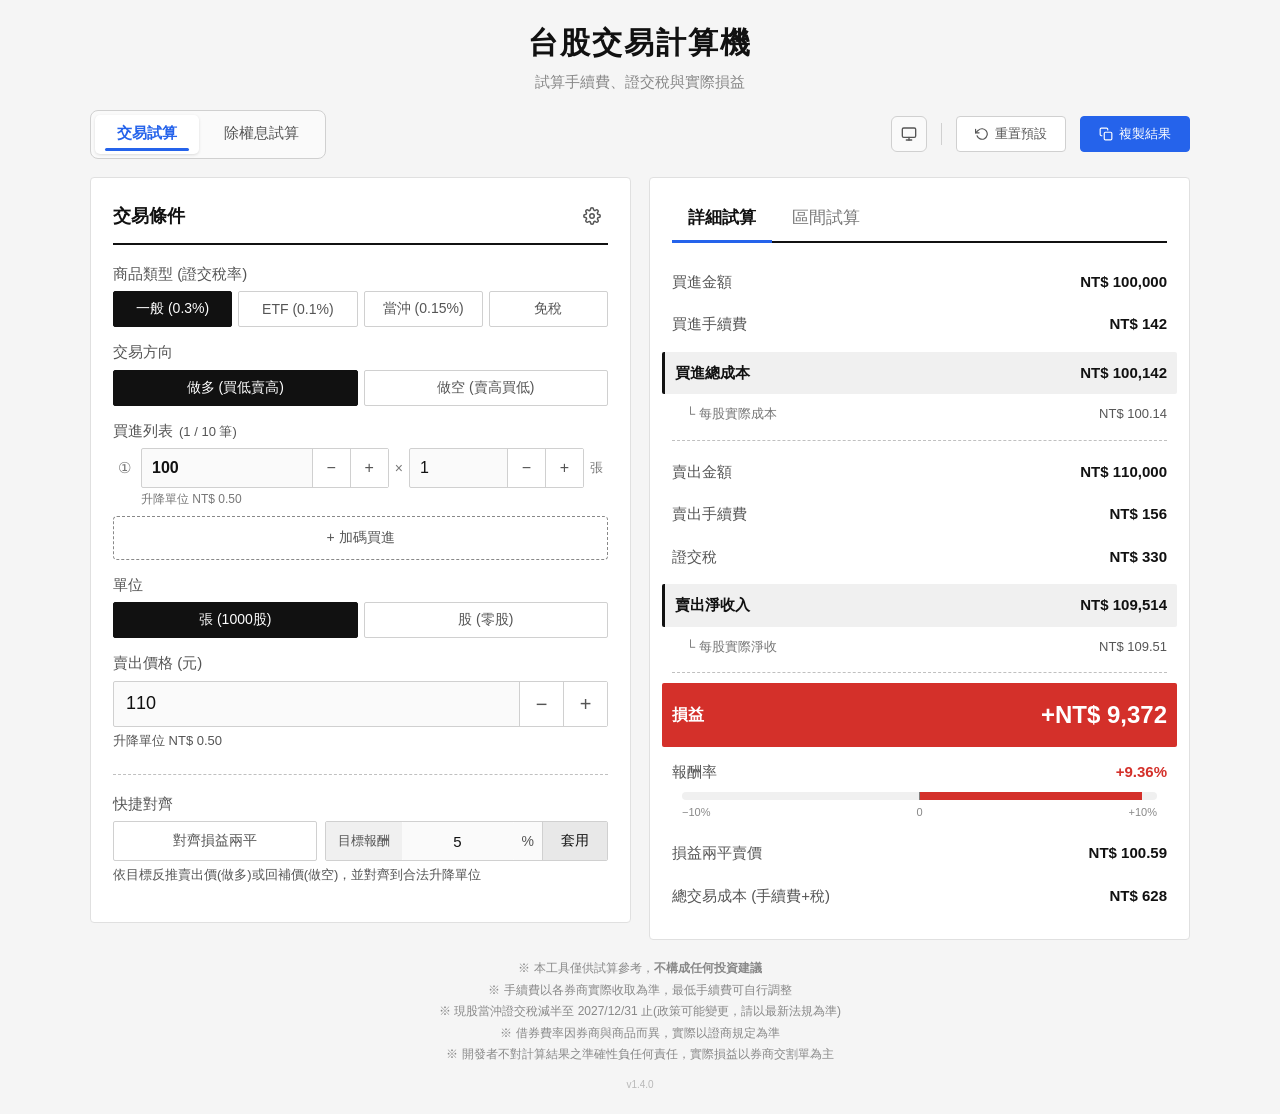
==== commit d65997fe: "feat: v1.4.0 — 除權息持有成本試算、二代健保合併計算、視覺優化 新增「除權息後持有成本試算」(輸入買進成本可看到成本如何變化)。 二代健保補充保費依健保署規定修正:現金 + 股票股利(按" ====
--- a/index.html
+++ b/index.html
@@ -42,11 +42,9 @@
 <link rel="icon" id="favicon" type="image/svg+xml" href="data:image/svg+xml,<svg xmlns='http://www.w3.org/2000/svg' viewBox='0 0 32 32'><rect width='32' height='32' fill='%23111' rx='6'/><rect x='6' y='9' width='8' height='14' fill='%23d4302a'/><rect x='18' y='12' width='8' height='11' fill='%231f8f4f'/></svg>">
 <!-- PWA -->
 <link rel="manifest" href="manifest.json">
-<link rel="apple-touch-icon" href="icons/icon.svg" media="(prefers-color-scheme: dark)">
-<link rel="apple-touch-icon" href="icons/icon-light.svg" media="(prefers-color-scheme: light)">
-<link rel="apple-touch-icon" href="icons/icon.svg">
-<link rel="stylesheet" href="styles.css?v=1.3.1">
-<script defer src="app.js?v=1.3.1"></script>
+<link rel="apple-touch-icon" href="icons/icon-light.svg">
+<link rel="stylesheet" href="styles.css?v=1.4.0">
+<script defer src="app.js?v=1.4.0"></script>
 </head>
 <body>
   <div class="container">
@@ -204,7 +202,7 @@
           <div class="field-error" id="sellPriceError" role="alert"></div>
         </div>
 
-        <div class="field">
+        <div class="field field-snap">
           <label>快捷對齊</label>
           <div class="snap-bar">
             <button type="button" id="snapBreakeven" class="snap-action">對齊損益兩平</button>
@@ -444,11 +442,19 @@
           <div class="help">合計 <strong id="dividendSharesTotal">10,000</strong> 股</div>
           <div class="field-error" id="dividendSharesError" role="alert"></div>
         </div>
+
+        <div class="field">
+          <label for="dividendBuyCost">我的買進成本(每股,選填)</label>
+          <input type="number" id="dividendBuyCost" value="0" step="0.01" min="0" inputmode="decimal">
+          <div class="help">填寫每股實際買進均價,試算除權息後成本降低多少;0 或留空則不顯示</div>
+          <div class="field-error" id="dividendBuyCostError" role="alert"></div>
+        </div>
       </div><!-- /card 除權息條件 -->
 
       <div class="card" aria-live="polite" aria-atomic="false">
         <h2>除權息試算結果</h2>
 
+        <!-- 股價變化群組:參考價 → 填權息 → 殖利率 -->
         <div class="result-section">
           <div class="result-row big" id="exDivPriceRow">
             <span class="label">除權息參考價</span>
@@ -460,6 +466,33 @@
           </div>
         </div>
 
+        <div class="result-section">
+          <div class="result-row">
+            <span class="label">填權息所需漲幅</span>
+            <span class="value" id="fillGainPct">-</span>
+          </div>
+          <div class="result-row">
+            <span class="label">填權息目標價</span>
+            <span class="value" id="fillTargetPrice">-</span>
+          </div>
+        </div>
+
+        <div class="result-section">
+          <div class="result-row">
+            <span class="label">現金殖利率</span>
+            <span class="value" id="cashYield">-</span>
+          </div>
+          <div class="result-row" id="stockYieldRow" hidden>
+            <span class="label">股票殖利率</span>
+            <span class="value" id="stockYield">-</span>
+          </div>
+          <div class="result-row highlight">
+            <span class="label">總殖利率</span>
+            <span class="value" id="totalYield">-</span>
+          </div>
+        </div>
+
+        <!-- 我會拿到什麼:現金 → 股數 → 降低後總成本 -->
         <div class="result-section" id="cashIncomeSection">
           <div class="result-row">
             <span class="label">現金股利收入</span>
@@ -469,9 +502,17 @@
             <span class="label">└ 二代健保補充保費</span>
             <span class="value" id="healthInsFee">-</span>
           </div>
-          <div class="result-row highlight">
+          <div class="result-row sub" id="healthInsBasisRow" hidden>
+            <span class="label">└ 合計給付</span>
+            <span class="value" id="healthInsBasis">-</span>
+          </div>
+          <div class="result-row big money">
             <span class="label">實領現金</span>
             <span class="value" id="dividendNet">-</span>
+          </div>
+          <div class="help" id="healthInsHelp" style="margin-top: 8px;" hidden>
+            ※ 依健保署規定:同一基準日的現金股利與股票股利為「同一次給付」,合併計算;股票股利按每股面額 10 元計算<br>
+            ※ 單次給付達 2 萬元以上、未超過 1,000 萬元部分扣繳 2.11%
           </div>
         </div>
 
@@ -491,30 +532,20 @@
           <div class="help" style="margin-top: 8px;">※ 畸零股(&lt; 1 股)由發行公司公告以市價換現金</div>
         </div>
 
-        <div class="result-section">
-          <div class="result-row">
-            <span class="label">填權息所需漲幅</span>
-            <span class="value" id="fillGainPct">-</span>
-          </div>
-          <div class="result-row">
-            <span class="label">填權息目標價</span>
-            <span class="value" id="fillTargetPrice">-</span>
-          </div>
-        </div>
-
-        <div class="result-section">
-          <div class="result-row">
-            <span class="label">現金殖利率</span>
-            <span class="value" id="cashYield">-</span>
-          </div>
-          <div class="result-row" id="stockYieldRow" hidden>
-            <span class="label">股票殖利率</span>
-            <span class="value" id="stockYield">-</span>
-          </div>
-          <div class="result-row highlight">
-            <span class="label">總殖利率</span>
-            <span class="value" id="totalYield">-</span>
-          </div>
+        <div class="result-section" id="costReductionSection" hidden>
+          <div class="result-row big compact">
+            <span class="label">除權息後總持有成本</span>
+            <span class="value" id="newCostTotal">-</span>
+          </div>
+          <div class="result-row sub">
+            <span class="label">└ 每股成本</span>
+            <span class="value" id="newCostPerShare">-</span>
+          </div>
+          <div class="result-row sub">
+            <span class="label">└ 降低幅度</span>
+            <span class="value" id="newCostReduction">-</span>
+          </div>
+          <div class="help" style="margin-top: 8px;">※ 以使用者輸入的買進均價為基準,不含買進手續費等實際成本</div>
         </div>
 
         <div class="result-section tax-section">
--- a/styles.css
+++ b/styles.css
@@ -22,7 +22,7 @@
     --border: #d0d0d0;
     --border-hover: #888888;
     --border-soft: #e0e0e0;
-    --border-dashed: #e0e0e0;
+    --border-dashed: #c0c0c0;
     --border-strong: #111111;
 
     --text-strong: #111111;
@@ -40,6 +40,11 @@
     --profit-text: #d4302a;
     --loss-bg: #1f8f4f;
     --loss-text: #1f8f4f;
+
+    /* 除權息「能拿到多少錢」強調色 — 金色系,獨立於紅綠損益 */
+    --money-bg: #fff7e0;
+    --money-border: #f59e0b;
+    --money-text: #b45309;
 
     --t-quick: 0.1s;
     --t-fast: 0.15s;
@@ -66,7 +71,7 @@
     --border: #4a4a4a;
     --border-hover: #6a6a6a;
     --border-soft: #444444;
-    --border-dashed: #444444;
+    --border-dashed: #555555;
     --border-strong: #ffffff;
 
     --text-strong: #ffffff;
@@ -82,6 +87,10 @@
 
     --profit-text: #ff5050;
     --loss-text: #4caf6a;
+
+    --money-bg: #3d3220;
+    --money-border: #f59e0b;
+    --money-text: #fbbf24;
   }
 
   * { box-sizing: border-box; margin: 0; padding: 0; }
@@ -353,7 +362,7 @@
   .field { margin-bottom: 14px; }
   .field label {
     display: block;
-    font-size: 14px;
+    font-size: 15px;
     color: var(--text-secondary);
     margin-bottom: 6px;
     font-weight: 500;
@@ -363,7 +372,7 @@
     padding: 10px 12px;
     border: 1px solid var(--border);
     border-radius: 2px;
-    font-size: 17px;
+    font-size: 18px;
     background: var(--bg-input);
     transition: all var(--t-fast);
     color: var(--text-strong);
@@ -375,6 +384,14 @@
   }
   .row { display: grid; grid-template-columns: 1fr 1fr; gap: 12px; margin-bottom: 14px; }
 
+  /* 快捷對齊 — 用上方分隔線 + 多一點間距,做出「不同區塊」的暗示 */
+  /* 沿用 .result-section 同款 dashed token,視覺語言一致 */
+  .field-snap {
+    margin-top: 22px;
+    padding-top: 18px;
+    border-top: 1px dashed var(--border-dashed);
+  }
+
   /* 快捷對齊 — 兩個視覺對等的卡片(左:單純按鈕;右:合一的輸入組) */
   .snap-bar {
     display: flex;
@@ -388,7 +405,7 @@
     padding: 0 14px;
     color: var(--text-secondary);
     border-radius: 2px;
-    font-size: 13px;
+    font-size: 14px;
     font-weight: 500;
     white-space: nowrap;
   }
@@ -421,7 +438,7 @@
     display: flex;
     align-items: center;
     padding: 0 12px;
-    font-size: 12px;
+    font-size: 13px;
     color: var(--text-secondary);
     background: var(--bg-snap-label);
     white-space: nowrap;
@@ -429,11 +446,11 @@
   .snap-target input[type=number] {
     flex: 1;
     min-width: 0;
-    width: auto;
+    width: 0;          /* 從 0 起算讓 flex 撐大;auto 會用 input.size 內在寬度撐爆父層 min-content */
     border: none;
     background: var(--bg-input);
     text-align: center;
-    font-size: 14px;
+    font-size: 15px;
     color: var(--text-strong);
     padding: 0 4px;
   }
@@ -443,8 +460,8 @@
     display: flex;
     align-items: center;
     padding: 0 8px;
-    font-size: 13px;
-    color: var(--text-faint);
+    font-size: 14px;
+    color: var(--text-secondary);
     background: var(--bg-input);
   }
   .snap-target button {
@@ -453,7 +470,7 @@
     border-left: 1px solid var(--border);
     background: var(--bg-btn-secondary);
     color: var(--text-strong);
-    font-size: 13px;
+    font-size: 14px;
     font-weight: 500;
     transition: background var(--t-fast);
     white-space: nowrap;
@@ -468,7 +485,9 @@
     padding: 10px 0;
     font-size: 15px;
   }
-  .result-row .label { color: var(--text-muted); }
+  /* display:flex 會蓋掉 UA [hidden] 預設,補回 (同 .popover-host / .add-entry-btn 修法) */
+  .result-row[hidden] { display: none; }
+  .result-row .label { color: var(--text-secondary); }
   .result-row .value {
     font-weight: 600;
     color: var(--text-strong);
@@ -477,7 +496,7 @@
     padding: 4px 0 8px;
     font-size: 13px;
   }
-  .result-row.sub .label { color: var(--text-faint); padding-left: 14px; }
+  .result-row.sub .label { color: var(--text-muted); padding-left: 14px; }
   .result-row.sub .value { color: var(--text-secondary); font-weight: 500; }
 
   .result-section {
@@ -497,6 +516,11 @@
     border-radius: 2px;
     border-left: 3px solid var(--border-strong);
   }
+  /* highlight row 的 label 強化:配合 bg + border-left,讓「重要中間結果」label 也明顯 */
+  .result-row.highlight .label {
+    color: var(--text-strong);
+    font-weight: 600;
+  }
   .result-row.big {
     padding: 14px 10px;
     margin: 8px -10px 4px;
@@ -506,6 +530,9 @@
   }
   .result-row.big .label { font-weight: 600; color: var(--text-on-bigbg); }
   .result-row.big .value { font-size: 24px; font-weight: 700; color: var(--text-on-bigbg); }
+  /* .big.compact — 比 .big 略小一階,給「次主要 headline」用 (例:除權息後總持有成本) */
+  .result-row.big.compact { padding: 12px 10px; font-size: 15px; }
+  .result-row.big.compact .value { font-size: 19px; }
   .result-row.profit .value { color: var(--profit-text); }
   .result-row.loss .value { color: var(--loss-text); }
   .result-row.big.profit { background: var(--profit-bg); }
@@ -514,6 +541,15 @@
   .result-row.big.loss .label,
   .result-row.big.profit .value,
   .result-row.big.loss .value { color: #fff; }
+
+  /* 除權息「能拿到多少錢」強調 — 金色,獨立於紅綠損益,避免視覺衝突 */
+  .result-row.big.money {
+    background: var(--money-bg);
+    border-left: 4px solid var(--money-border);
+    padding-left: 12px;
+  }
+  .result-row.big.money .label,
+  .result-row.big.money .value { color: var(--money-text); }
 
   /* D1 — 股利所得稅試算區塊 (兩方案比較 + 推薦標籤) */
   .tax-section-title {
@@ -579,8 +615,8 @@
   .tax-method-rows .result-row .value { font-weight: 600; }
 
   .help {
-    font-size: 12px;
-    color: var(--text-faint);
+    font-size: 13px;
+    color: var(--text-secondary);
     margin-top: 4px;
     line-height: 1.6;
   }
@@ -595,7 +631,7 @@
     min-width: 60px;
     padding: 8px 8px;
     border-radius: 2px;
-    font-size: 13px;
+    font-size: 14px;
     color: var(--text-secondary);
   }
   .btn-group button.active {
@@ -844,7 +880,7 @@
   .buy-entry-num {
     width: 22px;
     text-align: center;
-    font-size: 14px;
+    font-size: 15px;
     color: var(--text-muted);
     flex-shrink: 0;
   }
@@ -855,7 +891,7 @@
   }
   .buy-entry .number-stepper input[type=number] {
     padding: 8px 10px;
-    font-size: 15px;
+    font-size: 16px;
   }
   .buy-entry .stepper-btn {
     flex: 0 0 38px;
@@ -877,23 +913,23 @@
   }
   /* price 加大 (字大、欄高) */
   .buy-entry .buy-entry-price {
-    font-size: 18px;
+    font-size: 19px;
     font-weight: 600;
     padding: 11px 12px;
   }
   /* qty 縮小 (字小、欄矮);stretch 會讓同列 stepper-btn 跟著縮 */
   .buy-entry .buy-entry-qty {
-    font-size: 13px;
+    font-size: 14px;
     padding: 6px 10px;
   }
   .buy-entry-times {
+    font-size: 14px;
+    color: var(--text-muted);
+    flex-shrink: 0;
+  }
+  .buy-entry-unit {
     font-size: 13px;
     color: var(--text-muted);
-    flex-shrink: 0;
-  }
-  .buy-entry-unit {
-    font-size: 12px;
-    color: var(--text-faint);
     min-width: 18px;
     flex-shrink: 0;
   }
@@ -913,19 +949,21 @@
   }
   .buy-entry-tick {
     margin-left: 28px;
-    font-size: 11px;
-    color: var(--text-faint);
+    font-size: 12px;
+    color: var(--text-muted);
     line-height: 1.4;
   }
   .buy-entry-tick.invalid { color: var(--err-color); }
 
   /* + 加碼買進 — dashed placeholder 風格 */
+  /* 邊框用 --text-faint (#888 兩模式同色) 而非 --border-hover (light/dark 不對稱) — */
+  /* 確保 placeholder 在兩個主題下可見度一致;hover 才升到 --border-strong */
   .add-entry-btn {
     display: block;
     width: 100%;
     padding: 12px;
     margin-top: 8px;
-    border: 1.5px dashed var(--border);
+    border: 1.5px dashed var(--text-faint);
     background: transparent;
     color: var(--text-secondary);
     border-radius: 4px;
@@ -949,8 +987,8 @@
   /* 平均成本 summary (≥2 筆才顯示) */
   .buy-list-summary {
     margin-top: 8px;
-    font-size: 12px;
-    color: var(--text-faint);
+    font-size: 13px;
+    color: var(--text-secondary);
     display: flex;
     gap: 12px;
     flex-wrap: wrap;
@@ -962,8 +1000,8 @@
     font-weight: 600;
   }
   .buy-list-count {
-    font-size: 12px;
-    color: var(--text-faint);
+    font-size: 13px;
+    color: var(--text-secondary);
     font-weight: 400;
     margin-left: 6px;
   }
@@ -1209,6 +1247,10 @@
     .action-bar { justify-content: center; }
     .action-bar-tools { justify-content: center; }
     .result-row.big .value { font-size: 21px; }
+    .result-row.big.compact .value { font-size: 17px; }
+    /* 行動下卡片 padding 較小 (18px),縮減 highlight/big 的負 margin 避免背景貼卡片邊 */
+    .result-row.highlight { margin-left: -4px; margin-right: -4px; }
+    .result-row.big       { margin-left: -4px; margin-right: -4px; }
     /* B6 — 行動裝置觸控目標加大 */
     .btn-group button {
       min-height: 44px;
@@ -1279,7 +1321,8 @@
     .mobile-result-bar-track {
       position: relative;
       flex: 1;
-      min-width: 40px;
+      min-width: 0;     /* 損益數字長 + 報酬率長 + CTA 都 flex-shrink:0,
+                           track 撐住 40 會把整列頂出 viewport,造成水平滾動 */
       height: 8px;
       background: var(--bg-highlight);
       border-radius: 4px;
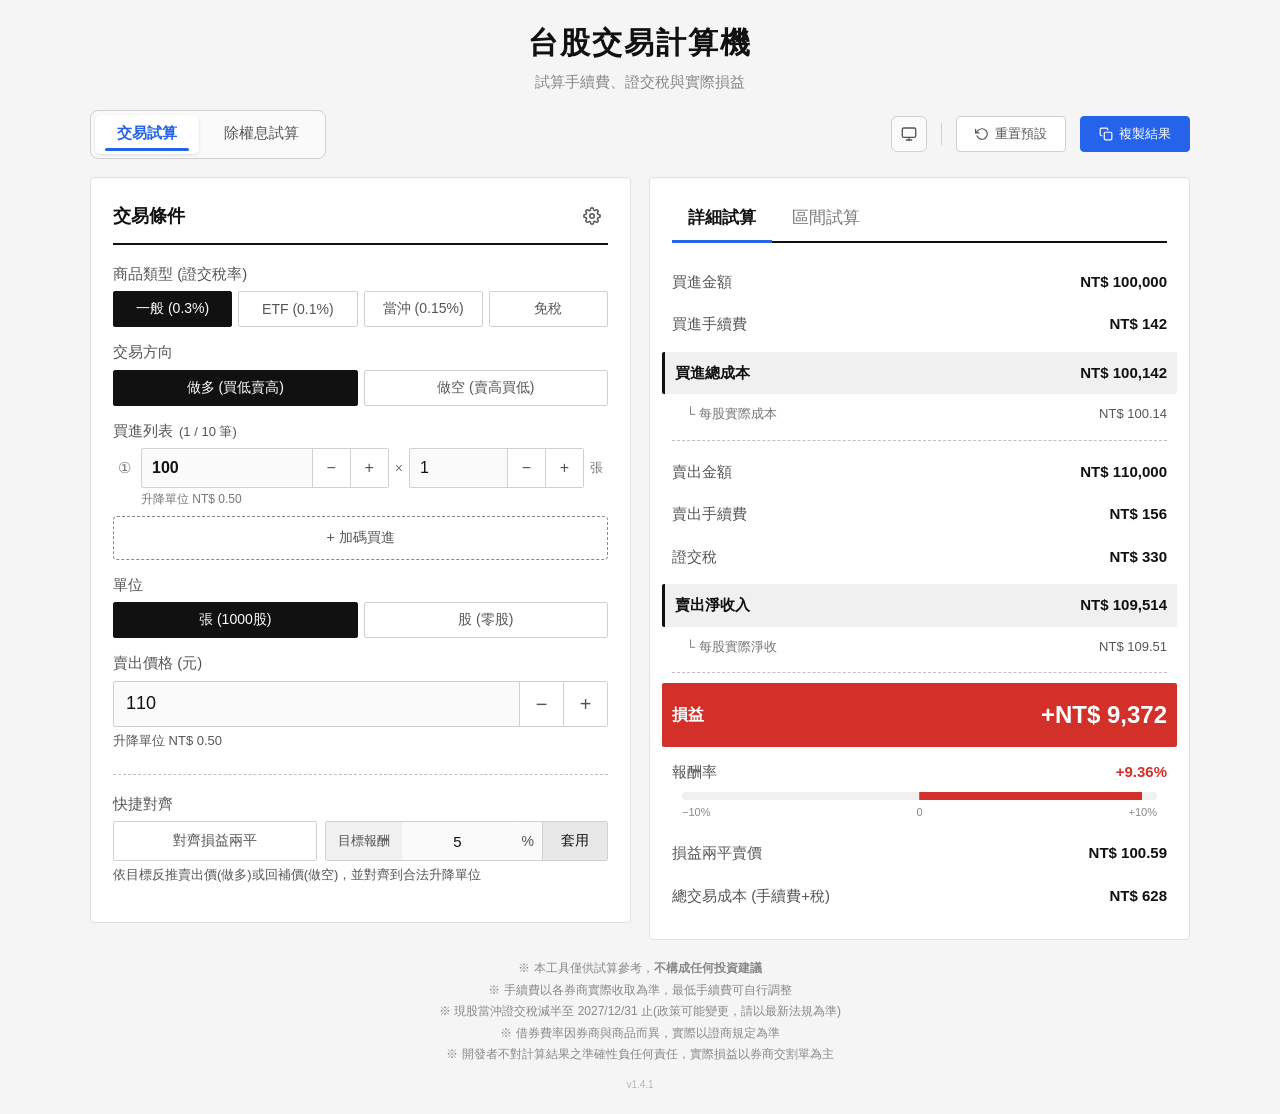
==== commit 0f3739ff: "refactor: v1.4.1 — 效能、CSP、邊界修正 效能:input 事件用 rAF 合併,localStorage 加 300ms throttle; renderRangeTable c" ====
--- a/index.html
+++ b/index.html
@@ -6,6 +6,8 @@
 <meta name="description" content="台股交易計算機 — 試算手續費、證交稅、借券費與實際損益。支援做多/做空、零股、ETF、現股當沖。純前端、零追蹤。">
 <meta name="theme-color" content="#000000">
 <meta name="color-scheme" content="light dark">
+<!-- CSP 鎖死「零外部請求」;data: 給 inline favicon SVG;'unsafe-inline' 保留給 head FOUC script 與既有 style 屬性 -->
+<meta http-equiv="Content-Security-Policy" content="default-src 'self'; img-src 'self' data:; style-src 'self' 'unsafe-inline'; script-src 'self' 'unsafe-inline'; connect-src 'self'; manifest-src 'self'; worker-src 'self'; object-src 'none'; base-uri 'self'; frame-ancestors 'self'; form-action 'none'">
 <title>台股交易計算機</title>
 <script>
   // 早於 <style> 套用主題與模式,避免初次載入閃光 (FOUC) 與 layout 切換閃爍
@@ -43,8 +45,8 @@
 <!-- PWA -->
 <link rel="manifest" href="manifest.json">
 <link rel="apple-touch-icon" href="icons/icon-light.svg">
-<link rel="stylesheet" href="styles.css?v=1.4.0">
-<script defer src="app.js?v=1.4.0"></script>
+<link rel="stylesheet" href="styles.css?v=1.4.1">
+<script defer src="app.js?v=1.4.1"></script>
 </head>
 <body>
   <div class="container">
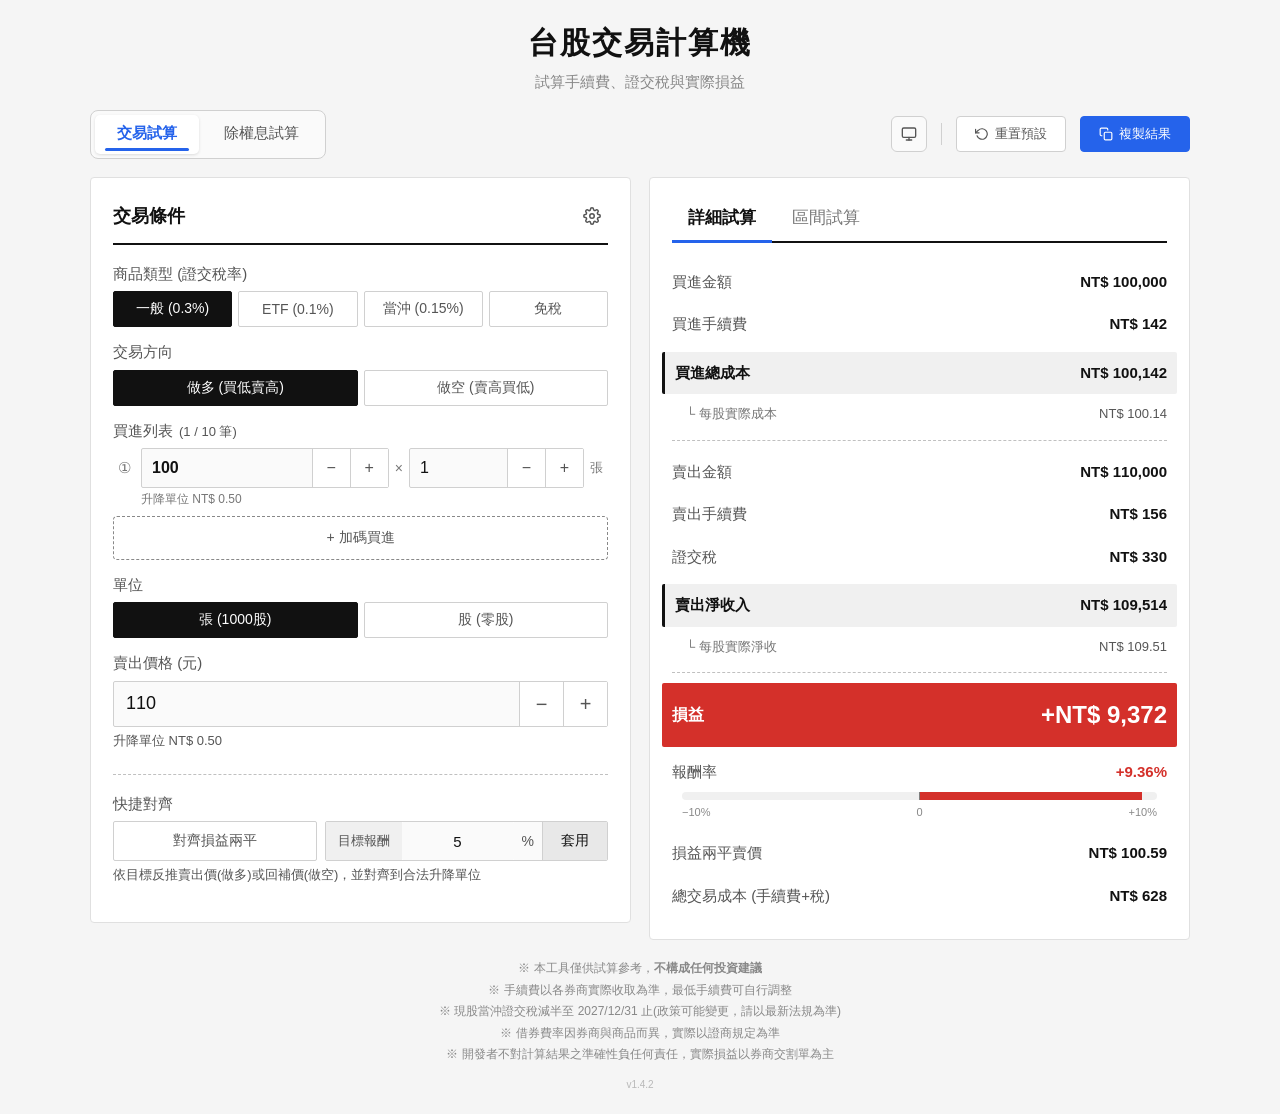
==== commit 706a6c81: "feat: v1.4.2 — 合計持有成本提示、重置對話框 mode-aware、詞彙微調 新增:除權息模式「我的買進成本」下方即時顯示「合計持有成本 NT$ XXX 元」(填 0 隱藏);複製結果同" ====
--- a/index.html
+++ b/index.html
@@ -45,8 +45,8 @@
 <!-- PWA -->
 <link rel="manifest" href="manifest.json">
 <link rel="apple-touch-icon" href="icons/icon-light.svg">
-<link rel="stylesheet" href="styles.css?v=1.4.1">
-<script defer src="app.js?v=1.4.1"></script>
+<link rel="stylesheet" href="styles.css?v=1.4.2">
+<script defer src="app.js?v=1.4.2"></script>
 </head>
 <body>
   <div class="container">
@@ -105,7 +105,7 @@
         <h2>
           交易條件
           <div class="popover-host" style="margin-left:auto;">
-            <button type="button" class="gear-btn" id="condGearBtn" aria-label="進階設定:手續費折扣與最低手續費" aria-haspopup="dialog" aria-expanded="false" aria-controls="condGearPopover">
+            <button type="button" class="gear-btn" id="condGearBtn" title="進階設定:手續費折扣與最低手續費" aria-label="進階設定:手續費折扣與最低手續費" aria-haspopup="dialog" aria-expanded="false" aria-controls="condGearPopover">
               <svg viewBox="0 0 24 24" fill="none" stroke="currentColor" stroke-width="2" stroke-linecap="round" stroke-linejoin="round" aria-hidden="true">
                 <circle cx="12" cy="12" r="3"></circle>
                 <path d="M19.4 15a1.65 1.65 0 0 0 .33 1.82l.06.06a2 2 0 0 1 0 2.83 2 2 0 0 1-2.83 0l-.06-.06a1.65 1.65 0 0 0-1.82-.33 1.65 1.65 0 0 0-1 1.51V21a2 2 0 0 1-4 0v-.09A1.65 1.65 0 0 0 9 19.4a1.65 1.65 0 0 0-1.82.33l-.06.06a2 2 0 0 1-2.83 0 2 2 0 0 1 0-2.83l.06-.06a1.65 1.65 0 0 0 .33-1.82 1.65 1.65 0 0 0-1.51-1H3a2 2 0 0 1 0-4h.09A1.65 1.65 0 0 0 4.6 9a1.65 1.65 0 0 0-.33-1.82l-.06-.06a2 2 0 0 1 0-2.83 2 2 0 0 1 2.83 0l.06.06a1.65 1.65 0 0 0 1.82.33H9a1.65 1.65 0 0 0 1-1.51V3a2 2 0 0 1 4 0v.09a1.65 1.65 0 0 0 1 1.51 1.65 1.65 0 0 0 1.82-.33l.06-.06a2 2 0 0 1 2.83 0 2 2 0 0 1 0 2.83l-.06.06a1.65 1.65 0 0 0-.33 1.82V9a1.65 1.65 0 0 0 1.51 1H21a2 2 0 0 1 0 4h-.09a1.65 1.65 0 0 0-1.51 1z"></path>
@@ -227,7 +227,7 @@
             <button type="button" data-tab="range" role="tab" aria-selected="false">區間試算</button>
           </div>
           <div class="popover-host" id="rangeGearHost" hidden>
-            <button type="button" class="gear-btn" id="rangeGearBtn" aria-label="顯示設定" aria-haspopup="dialog" aria-expanded="false" aria-controls="rangeGearPopover">
+            <button type="button" class="gear-btn" id="rangeGearBtn" title="區間試算顯示範圍設定" aria-label="區間試算顯示範圍設定" aria-haspopup="dialog" aria-expanded="false" aria-controls="rangeGearPopover">
               <svg viewBox="0 0 24 24" fill="none" stroke="currentColor" stroke-width="2" stroke-linecap="round" stroke-linejoin="round" aria-hidden="true">
                 <circle cx="12" cy="12" r="3"></circle>
                 <path d="M19.4 15a1.65 1.65 0 0 0 .33 1.82l.06.06a2 2 0 0 1 0 2.83 2 2 0 0 1-2.83 0l-.06-.06a1.65 1.65 0 0 0-1.82-.33 1.65 1.65 0 0 0-1 1.51V21a2 2 0 0 1-4 0v-.09A1.65 1.65 0 0 0 9 19.4a1.65 1.65 0 0 0-1.82.33l-.06.06a2 2 0 0 1-2.83 0 2 2 0 0 1 0-2.83l.06-.06a1.65 1.65 0 0 0 .33-1.82 1.65 1.65 0 0 0-1.51-1H3a2 2 0 0 1 0-4h.09A1.65 1.65 0 0 0 4.6 9a1.65 1.65 0 0 0-.33-1.82l-.06-.06a2 2 0 0 1 0-2.83 2 2 0 0 1 2.83 0l.06.06a1.65 1.65 0 0 0 1.82.33H9a1.65 1.65 0 0 0 1-1.51V3a2 2 0 0 1 4 0v.09a1.65 1.65 0 0 0 1 1.51 1.65 1.65 0 0 0 1.82-.33l.06-.06a2 2 0 0 1 2.83 0 2 2 0 0 1 0 2.83l-.06.06a1.65 1.65 0 0 0-.33 1.82V9a1.65 1.65 0 0 0 1.51 1H21a2 2 0 0 1 0 4h-.09a1.65 1.65 0 0 0-1.51 1z"></path>
@@ -373,7 +373,7 @@
         <h2>
           除權息條件
           <div class="popover-host" style="margin-left:auto;">
-            <button type="button" class="gear-btn" id="divGearBtn" aria-label="進階設定:健保補充保費與其他綜合所得" aria-haspopup="dialog" aria-expanded="false" aria-controls="divGearPopover">
+            <button type="button" class="gear-btn" id="divGearBtn" title="進階設定:健保補充保費與其他綜合所得" aria-label="進階設定:健保補充保費與其他綜合所得" aria-haspopup="dialog" aria-expanded="false" aria-controls="divGearPopover">
               <svg viewBox="0 0 24 24" fill="none" stroke="currentColor" stroke-width="2" stroke-linecap="round" stroke-linejoin="round" aria-hidden="true">
                 <circle cx="12" cy="12" r="3"></circle>
                 <path d="M19.4 15a1.65 1.65 0 0 0 .33 1.82l.06.06a2 2 0 0 1 0 2.83 2 2 0 0 1-2.83 0l-.06-.06a1.65 1.65 0 0 0-1.82-.33 1.65 1.65 0 0 0-1 1.51V21a2 2 0 0 1-4 0v-.09A1.65 1.65 0 0 0 9 19.4a1.65 1.65 0 0 0-1.82.33l-.06.06a2 2 0 0 1-2.83 0 2 2 0 0 1 0-2.83l.06-.06a1.65 1.65 0 0 0 .33-1.82 1.65 1.65 0 0 0-1.51-1H3a2 2 0 0 1 0-4h.09A1.65 1.65 0 0 0 4.6 9a1.65 1.65 0 0 0-.33-1.82l-.06-.06a2 2 0 0 1 0-2.83 2 2 0 0 1 2.83 0l.06.06a1.65 1.65 0 0 0 1.82.33H9a1.65 1.65 0 0 0 1-1.51V3a2 2 0 0 1 4 0v.09a1.65 1.65 0 0 0 1 1.51 1.65 1.65 0 0 0 1.82-.33l.06-.06a2 2 0 0 1 2.83 0 2 2 0 0 1 0 2.83l-.06.06a1.65 1.65 0 0 0-.33 1.82V9a1.65 1.65 0 0 0 1.51 1H21a2 2 0 0 1 0 4h-.09a1.65 1.65 0 0 0-1.51 1z"></path>
@@ -448,6 +448,7 @@
         <div class="field">
           <label for="dividendBuyCost">我的買進成本(每股,選填)</label>
           <input type="number" id="dividendBuyCost" value="0" step="0.01" min="0" inputmode="decimal">
+          <div class="help" id="dividendBuyCostHelp" hidden>合計持有成本 <strong id="dividendBuyCostTotal">0</strong> 元</div>
           <div class="help">填寫每股實際買進均價,試算除權息後成本降低多少;0 或留空則不顯示</div>
           <div class="field-error" id="dividendBuyCostError" role="alert"></div>
         </div>
@@ -463,7 +464,7 @@
             <span class="value" id="exDivPrice">-</span>
           </div>
           <div class="result-row sub">
-            <span class="label">└ 股價蒸發</span>
+            <span class="label">└ 除權息調降</span>
             <span class="value" id="priceDrop">-</span>
           </div>
         </div>
@@ -622,7 +623,11 @@
     <div class="confirm-dialog-body">
       <div class="confirm-dialog-title" id="confirmDialogTitle">確定要重置嗎?</div>
       <div class="confirm-dialog-text" id="confirmDialogText">
-        將清除所有輸入欄位、商品類型、手續費設定與區間範圍，並還原為預設值。此動作無法復原。
+        將清除進階設定(手續費設定)、商品類型、交易方向、所有輸入欄位與區間試算的範圍顯示設定，並還原為預設值。
+      </div>
+      <div class="confirm-dialog-note">
+        <span id="confirmDialogNoteInfo">除權息試算的資料不受影響。</span>
+        <strong class="confirm-dialog-warn">此動作無法復原。</strong>
       </div>
       <div class="confirm-dialog-actions">
         <button type="button" class="btn-action" id="confirmDialogCancel">取消</button>
--- a/styles.css
+++ b/styles.css
@@ -1215,6 +1215,19 @@
     font-size: 14px;
     color: var(--text-secondary);
     line-height: 1.6;
+  }
+  .confirm-dialog-note {
+    margin-top: 12px;
+    padding-top: 10px;
+    border-top: 1px dashed var(--border-dashed);
+    font-size: 14px;
+    color: var(--text-secondary);
+    line-height: 1.6;
+  }
+  .confirm-dialog-warn {
+    margin-left: 4px;
+    font-weight: 700;
+    color: var(--err-color);
   }
   .confirm-dialog-actions {
     display: flex;
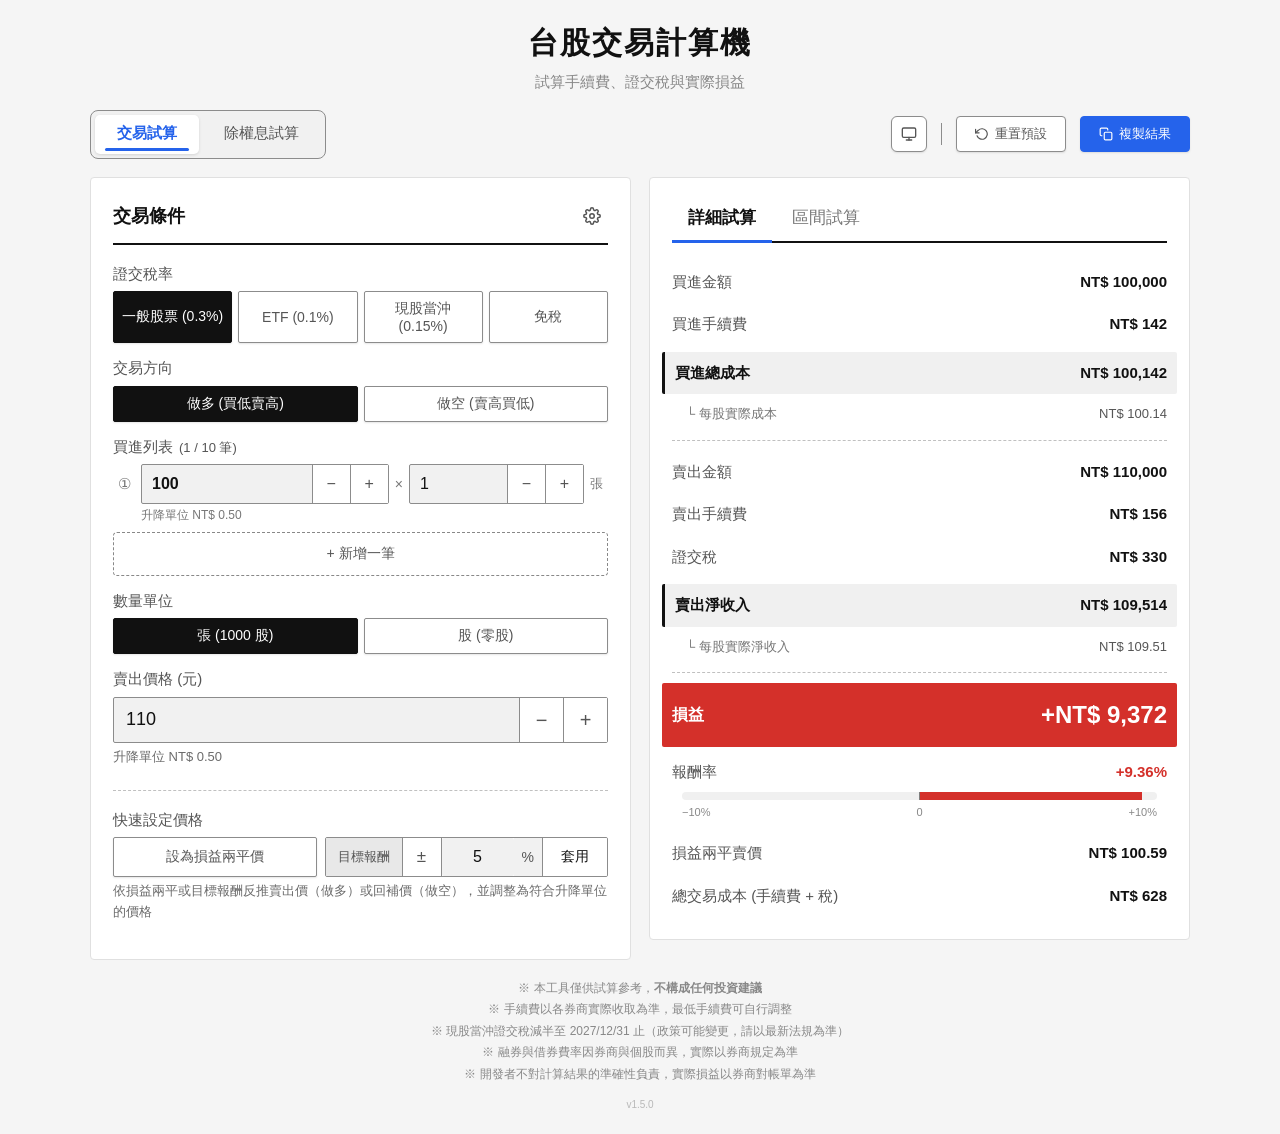
==== commit eca98b20: "feat: v1.5.0 — 手機/iOS 優化、融券借券切換、PWA 更新修正 新增:做空可選融券或借券 SBL(現股當沖不收借券費);除權息手機 底部結果列;手機分享結果;目標報酬 ± 按鈕;PN" ====
--- a/index.html
+++ b/index.html
@@ -2,12 +2,14 @@
 <html lang="zh-Hant">
 <head>
 <meta charset="UTF-8">
-<meta name="viewport" content="width=device-width, initial-scale=1.0">
-<meta name="description" content="台股交易計算機 — 試算手續費、證交稅、借券費與實際損益。支援做多/做空、零股、ETF、現股當沖。純前端、零追蹤。">
+<!-- viewport-fit=cover:讓 env(safe-area-inset-*) 生效 (iPhone 動態島 / 主畫面指示條) -->
+<meta name="viewport" content="width=device-width, initial-scale=1.0, viewport-fit=cover">
+<meta name="description" content="台股交易計算機 — 試算手續費、證交稅、借券費與實際損益，以及除權息、二代健保與股利所得稅。支援做多/做空、零股、ETF、現股當沖。純前端、零追蹤。">
 <meta name="theme-color" content="#000000">
 <meta name="color-scheme" content="light dark">
-<!-- CSP 鎖死「零外部請求」;data: 給 inline favicon SVG;'unsafe-inline' 保留給 head FOUC script 與既有 style 屬性 -->
-<meta http-equiv="Content-Security-Policy" content="default-src 'self'; img-src 'self' data:; style-src 'self' 'unsafe-inline'; script-src 'self' 'unsafe-inline'; connect-src 'self'; manifest-src 'self'; worker-src 'self'; object-src 'none'; base-uri 'self'; frame-ancestors 'self'; form-action 'none'">
+<!-- CSP 鎖死「零外部請求」;data: 給 inline favicon SVG;'unsafe-inline' 保留給 head FOUC script 與既有 style 屬性
+     (frame-ancestors 只能由 HTTP header 設定,寫在 meta 會被瀏覽器忽略並報錯,故不放) -->
+<meta http-equiv="Content-Security-Policy" content="default-src 'self'; img-src 'self' data:; style-src 'self' 'unsafe-inline'; script-src 'self' 'unsafe-inline'; connect-src 'self'; manifest-src 'self'; worker-src 'self'; object-src 'none'; base-uri 'self'; form-action 'none'">
 <title>台股交易計算機</title>
 <script>
   // 早於 <style> 套用主題與模式,避免初次載入閃光 (FOUC) 與 layout 切換閃爍
@@ -36,17 +38,24 @@
 <!-- Open Graph / 社群分享 -->
 <meta property="og:type" content="website">
 <meta property="og:title" content="台股交易計算機">
-<meta property="og:description" content="試算手續費、證交稅、借券費與實際損益。支援做多/做空、零股、ETF、現股當沖。純前端、零追蹤。">
+<meta property="og:description" content="試算手續費、證交稅、借券費與實際損益，以及除權息、二代健保與股利所得稅。純前端、零追蹤。">
 <meta property="og:locale" content="zh_TW">
 <meta name="twitter:card" content="summary">
 <meta name="twitter:title" content="台股交易計算機">
-<meta name="twitter:description" content="試算手續費、證交稅、借券費與實際損益。">
+<meta name="twitter:description" content="試算手續費、證交稅、借券費與實際損益，以及除權息與股利所得稅。">
 <link rel="icon" id="favicon" type="image/svg+xml" href="data:image/svg+xml,<svg xmlns='http://www.w3.org/2000/svg' viewBox='0 0 32 32'><rect width='32' height='32' fill='%23111' rx='6'/><rect x='6' y='9' width='8' height='14' fill='%23d4302a'/><rect x='18' y='12' width='8' height='11' fill='%231f8f4f'/></svg>">
 <!-- PWA -->
 <link rel="manifest" href="manifest.json">
-<link rel="apple-touch-icon" href="icons/icon-light.svg">
-<link rel="stylesheet" href="styles.css?v=1.4.2">
-<script defer src="app.js?v=1.4.2"></script>
+<!-- iOS 不支援 SVG 的 apple-touch-icon,需 180×180 PNG (滿版不透明,iOS 自己套圓角)
+     深色版由 app.js 依系統深淺色切換 href;iOS 在「加入主畫面」當下讀取,加入後不會自動跟著變 -->
+<link rel="apple-touch-icon" id="appleTouchIcon" sizes="180x180" href="icons/apple-touch-icon.png">
+<meta name="mobile-web-app-capable" content="yes">
+<meta name="apple-mobile-web-app-capable" content="yes">
+<meta name="apple-mobile-web-app-title" content="台股計算機">
+<!-- default:狀態列不透明,內容從狀態列 / 動態島下方開始,不會被遮住 -->
+<meta name="apple-mobile-web-app-status-bar-style" content="default">
+<link rel="stylesheet" href="styles.css?v=1.5.0">
+<script defer src="app.js?v=1.5.0"></script>
 </head>
 <body>
   <div class="container">
@@ -61,7 +70,7 @@
         <button type="button" data-mode="dividend" aria-pressed="false">除權息試算</button>
       </div>
       <div class="action-bar-tools">
-        <button type="button" id="themeBtn" class="theme-cycle-btn" data-current-theme="auto" aria-label="切換主題(目前:跟隨系統)" title="主題">
+        <button type="button" id="themeBtn" class="theme-cycle-btn" data-current-theme="auto" aria-label="切換主題（目前：跟隨系統）" title="主題">
           <svg class="theme-icon" data-icon="auto" viewBox="0 0 24 24" fill="none" stroke="currentColor" stroke-width="2" stroke-linecap="round" stroke-linejoin="round" aria-hidden="true">
             <rect x="2" y="3" width="20" height="14" rx="2" ry="2"></rect>
             <line x1="8" y1="21" x2="16" y2="21"></line>
@@ -83,19 +92,25 @@
           </svg>
         </button>
         <span class="divider" aria-hidden="true"></span>
-        <button type="button" id="resetBtn" class="btn-action">
+        <button type="button" id="resetBtn" class="btn-action" title="重置預設">
           <svg viewBox="0 0 24 24" width="14" height="14" fill="none" stroke="currentColor" stroke-width="2" stroke-linecap="round" stroke-linejoin="round" aria-hidden="true">
             <polyline points="1 4 1 10 7 10"></polyline>
             <path d="M3.51 15a9 9 0 1 0 2.13-9.36L1 10"></path>
           </svg>
-          重置預設
+          <span class="btn-label">重置預設</span>
         </button>
-        <button type="button" id="copyBtn" class="btn-action primary">
-          <svg viewBox="0 0 24 24" width="14" height="14" fill="none" stroke="currentColor" stroke-width="2" stroke-linecap="round" stroke-linejoin="round" aria-hidden="true">
+        <!-- 觸控裝置且支援 Web Share 時,app.js 加上 data-share → 改顯示分享圖示與「分享結果」 -->
+        <button type="button" id="copyBtn" class="btn-action primary" title="複製結果">
+          <svg class="icon-copy" viewBox="0 0 24 24" width="14" height="14" fill="none" stroke="currentColor" stroke-width="2" stroke-linecap="round" stroke-linejoin="round" aria-hidden="true">
             <rect x="9" y="9" width="13" height="13" rx="2" ry="2"></rect>
             <path d="M5 15H4a2 2 0 0 1-2-2V4a2 2 0 0 1 2-2h9a2 2 0 0 1 2 2v1"></path>
           </svg>
-          複製結果
+          <svg class="icon-share" viewBox="0 0 24 24" width="14" height="14" fill="none" stroke="currentColor" stroke-width="2" stroke-linecap="round" stroke-linejoin="round" aria-hidden="true">
+            <path d="M4 12v8a2 2 0 0 0 2 2h12a2 2 0 0 0 2-2v-8"></path>
+            <polyline points="16 6 12 2 8 6"></polyline>
+            <line x1="12" y1="2" x2="12" y2="15"></line>
+          </svg>
+          <span class="btn-label" id="copyBtnLabel">複製結果</span>
         </button>
       </div>
     </div>
@@ -105,7 +120,7 @@
         <h2>
           交易條件
           <div class="popover-host" style="margin-left:auto;">
-            <button type="button" class="gear-btn" id="condGearBtn" title="進階設定:手續費折扣與最低手續費" aria-label="進階設定:手續費折扣與最低手續費" aria-haspopup="dialog" aria-expanded="false" aria-controls="condGearPopover">
+            <button type="button" class="gear-btn" id="condGearBtn" title="進階設定：手續費折扣與最低手續費" aria-label="進階設定：手續費折扣與最低手續費" aria-haspopup="dialog" aria-expanded="false" aria-controls="condGearPopover">
               <svg viewBox="0 0 24 24" fill="none" stroke="currentColor" stroke-width="2" stroke-linecap="round" stroke-linejoin="round" aria-hidden="true">
                 <circle cx="12" cy="12" r="3"></circle>
                 <path d="M19.4 15a1.65 1.65 0 0 0 .33 1.82l.06.06a2 2 0 0 1 0 2.83 2 2 0 0 1-2.83 0l-.06-.06a1.65 1.65 0 0 0-1.82-.33 1.65 1.65 0 0 0-1 1.51V21a2 2 0 0 1-4 0v-.09A1.65 1.65 0 0 0 9 19.4a1.65 1.65 0 0 0-1.82.33l-.06.06a2 2 0 0 1-2.83 0 2 2 0 0 1 0-2.83l.06-.06a1.65 1.65 0 0 0 .33-1.82 1.65 1.65 0 0 0-1.51-1H3a2 2 0 0 1 0-4h.09A1.65 1.65 0 0 0 4.6 9a1.65 1.65 0 0 0-.33-1.82l-.06-.06a2 2 0 0 1 0-2.83 2 2 0 0 1 2.83 0l.06.06a1.65 1.65 0 0 0 1.82.33H9a1.65 1.65 0 0 0 1-1.51V3a2 2 0 0 1 4 0v.09a1.65 1.65 0 0 0 1 1.51 1.65 1.65 0 0 0 1.82-.33l.06-.06a2 2 0 0 1 2.83 0 2 2 0 0 1 0 2.83l-.06.06a1.65 1.65 0 0 0-.33 1.82V9a1.65 1.65 0 0 0 1.51 1H21a2 2 0 0 1 0 4h-.09a1.65 1.65 0 0 0-1.51 1z"></path>
@@ -127,14 +142,14 @@
                     <button type="button" data-discount="0.38" aria-pressed="false">3.8折</button>
                     <button type="button" data-discount="0.28" aria-pressed="false">2.8折</button>
                   </div>
-                  <div class="help">手續費 = 成交金額 × 0.1425% × 折數，最低 20 元</div>
+                  <div class="help">手續費 = 成交金額 × 0.1425% × 折數；未達最低手續費時，以最低手續費計</div>
                   <div class="field-error" id="discountError" role="alert"></div>
                 </div>
 
                 <div class="field">
                   <label for="minFee">最低手續費 (元)</label>
                   <input type="number" id="minFee" value="20" step="1" min="0" inputmode="numeric">
-                  <div class="help">多數券商最低 20 元，部分電子下單可降至 1 元或不設下限</div>
+                  <div class="help">多數券商每筆最低 20 元；部分電子下單可降至 1 元或不設下限</div>
                   <div class="field-error" id="minFeeError" role="alert"></div>
                 </div>
               </div>
@@ -143,13 +158,14 @@
         </h2>
 
         <div class="field">
-          <label>商品類型 (證交稅率)</label>
-          <div class="btn-group" id="productTypeGroup" role="group" aria-label="商品類型">
-            <button type="button" data-product="stock" class="active" aria-pressed="true">一般 (0.3%)</button>
+          <label>證交稅率</label>
+          <div class="btn-group" id="productTypeGroup" role="group" aria-label="證交稅率">
+            <button type="button" data-product="stock" class="active" aria-pressed="true">一般股票 (0.3%)</button>
             <button type="button" data-product="etf" aria-pressed="false">ETF (0.1%)</button>
-            <button type="button" data-product="daytrade" aria-pressed="false">當沖 (0.15%)</button>
+            <button type="button" data-product="daytrade" aria-pressed="false">現股當沖 (0.15%)</button>
             <button type="button" data-product="none" aria-pressed="false">免稅</button>
           </div>
+          <div class="help field-warn-note" id="daytradeExpiredNote" hidden></div>
         </div>
 
         <div class="field">
@@ -158,19 +174,36 @@
             <button type="button" data-dir="long" class="active" aria-pressed="true">做多 (買低賣高)</button>
             <button type="button" data-dir="short" aria-pressed="false">做空 (賣高買低)</button>
           </div>
+          <div class="help" id="daytradeShortNote" style="display:none">現股當沖的先賣後買不需借券，不收借券費</div>
+        </div>
+
+        <!-- 做空方式:融券 (賣出時一次收借券費) / 借券 SBL (年化費率 × 天數);只在做空時顯示 -->
+        <div class="field" id="shortTypeField" style="display:none">
+          <label>做空方式</label>
+          <div class="btn-group" id="shortTypeGroup" role="group" aria-label="做空方式">
+            <button type="button" data-short-type="margin" class="active" aria-pressed="true">融券</button>
+            <button type="button" data-short-type="sbl" aria-pressed="false">借券 (SBL)</button>
+          </div>
+        </div>
+
+        <div class="field" id="marginFeeField" style="display:none">
+          <label for="marginRate">借券費率 (%)</label>
+          <input type="number" id="marginRate" value="0.08" step="0.01" min="0" inputmode="decimal">
+          <div class="help">融券賣出時一次收取：借券費 = 賣出金額 × 費率，多數券商為 0.08%</div>
+          <div class="field-error" id="marginRateError" role="alert"></div>
         </div>
 
         <div class="row" id="borrowField" style="display:none">
           <div class="field" style="margin-bottom:0">
-            <label for="borrowRate">借券費率 (年化 %)</label>
-            <input type="number" id="borrowRate" value="0.08" step="0.01" min="0" inputmode="decimal">
-            <div class="help">融券放空券商收取，約年化 0.08%~0.1%</div>
+            <label for="borrowRate">年化借券費率 (%)</label>
+            <input type="number" id="borrowRate" value="1" step="0.1" min="0" inputmode="decimal">
+            <div class="help">依個股與市場供需而定，常見約 1%～3%</div>
             <div class="field-error" id="borrowRateError" role="alert"></div>
           </div>
           <div class="field" style="margin-bottom:0">
-            <label for="borrowDays">持有天數</label>
+            <label for="borrowDays">借券天數</label>
             <input type="number" id="borrowDays" value="1" step="1" min="0" inputmode="numeric">
-            <div class="help">借券費 = 成交金額 × 年化率 × 天數 / 365</div>
+            <div class="help">借券費 = 賣出金額 × 年化費率 × 天數 ÷ 365</div>
             <div class="field-error" id="borrowDaysError" role="alert"></div>
           </div>
         </div>
@@ -178,7 +211,7 @@
         <div class="field" id="buyListField">
           <label id="buyListLabel">買進列表<span class="buy-list-count">(<span id="buyListCount">1</span> / 10 筆)</span></label>
           <div id="buyList"><!-- entries 動態渲染 --></div>
-          <button type="button" id="addBuyEntry" class="add-entry-btn">+ 加碼買進</button>
+          <button type="button" id="addBuyEntry" class="add-entry-btn">+ 新增一筆</button>
           <div class="buy-list-summary" id="buyListSummary" hidden>
             總股數 <strong id="buyTotalShares">-</strong> · 平均成本 <strong id="buyAvgCost">-</strong>
           </div>
@@ -186,9 +219,9 @@
         </div>
 
         <div class="field">
-          <label>單位</label>
+          <label>數量單位</label>
           <div class="btn-group" id="unitGroup" role="group" aria-label="數量單位">
-            <button type="button" data-unit="lot" class="active" aria-pressed="true">張 (1000股)</button>
+            <button type="button" data-unit="lot" class="active" aria-pressed="true">張 (1000 股)</button>
             <button type="button" data-unit="share" aria-pressed="false">股 (零股)</button>
           </div>
         </div>
@@ -205,22 +238,24 @@
         </div>
 
         <div class="field field-snap">
-          <label>快捷對齊</label>
+          <label>快速設定價格</label>
           <div class="snap-bar">
-            <button type="button" id="snapBreakeven" class="snap-action">對齊損益兩平</button>
+            <button type="button" id="snapBreakeven" class="snap-action">設為損益兩平價</button>
             <div class="snap-target">
               <span class="snap-label">目標報酬</span>
+              <!-- iOS 小數鍵盤沒有負號,用 ± 按鈕切換正負 -->
+              <button type="button" id="targetReturnSign" class="snap-sign" aria-label="切換目標報酬正負號" title="切換正負號">±</button>
               <input type="number" id="targetReturn" value="5" step="0.5" inputmode="decimal" aria-label="目標報酬率百分比">
               <span class="snap-pct">%</span>
               <button type="button" id="snapTarget">套用</button>
             </div>
           </div>
-          <div class="help">依目標反推賣出價(做多)或回補價(做空)，並對齊到合法升降單位</div>
+          <div class="help">依損益兩平或目標報酬反推賣出價（做多）或回補價（做空），並調整為符合升降單位的價格</div>
           <div class="field-error" id="targetReturnError" role="alert"></div>
         </div>
       </div><!-- /card 交易條件 -->
 
-      <div class="card" aria-live="polite" aria-atomic="false">
+      <div class="card">
         <div class="card-header-row">
           <div class="card-tabs" id="tabNav" role="tablist" aria-label="結果顯示模式">
             <button type="button" data-tab="detail" class="active" role="tab" aria-selected="true">詳細試算</button>
@@ -233,7 +268,7 @@
                 <path d="M19.4 15a1.65 1.65 0 0 0 .33 1.82l.06.06a2 2 0 0 1 0 2.83 2 2 0 0 1-2.83 0l-.06-.06a1.65 1.65 0 0 0-1.82-.33 1.65 1.65 0 0 0-1 1.51V21a2 2 0 0 1-4 0v-.09A1.65 1.65 0 0 0 9 19.4a1.65 1.65 0 0 0-1.82.33l-.06.06a2 2 0 0 1-2.83 0 2 2 0 0 1 0-2.83l.06-.06a1.65 1.65 0 0 0 .33-1.82 1.65 1.65 0 0 0-1.51-1H3a2 2 0 0 1 0-4h.09A1.65 1.65 0 0 0 4.6 9a1.65 1.65 0 0 0-.33-1.82l-.06-.06a2 2 0 0 1 0-2.83 2 2 0 0 1 2.83 0l.06.06a1.65 1.65 0 0 0 1.82.33H9a1.65 1.65 0 0 0 1-1.51V3a2 2 0 0 1 4 0v.09a1.65 1.65 0 0 0 1 1.51 1.65 1.65 0 0 0 1.82-.33l.06-.06a2 2 0 0 1 2.83 0 2 2 0 0 1 0 2.83l-.06.06a1.65 1.65 0 0 0-.33 1.82V9a1.65 1.65 0 0 0 1.51 1H21a2 2 0 0 1 0 4h-.09a1.65 1.65 0 0 0-1.51 1z"></path>
               </svg>
             </button>
-            <div class="popover" id="rangeGearPopover" hidden role="dialog" aria-label="區間試算顯示設定">
+            <div class="popover" id="rangeGearPopover" hidden role="dialog" aria-label="區間試算顯示範圍設定">
               <div class="popover-header">
                 <span class="popover-title">顯示設定</span>
                 <button type="button" class="popover-close" data-close-popover aria-label="關閉設定">×</button>
@@ -255,15 +290,15 @@
         <div class="tab-content" data-tab="detail" role="tabpanel">
           <div class="result-section">
             <div class="result-row">
-              <span class="label">買進金額</span>
+              <span class="label" id="buyAmountLabel">買進金額</span>
               <span class="value" id="buyAmount">-</span>
             </div>
             <div class="result-row">
-              <span class="label">買進手續費</span>
+              <span class="label" id="buyFeeLabel">買進手續費</span>
               <span class="value" id="buyFee">-</span>
             </div>
             <div class="result-row highlight">
-              <span class="label">買進總成本</span>
+              <span class="label" id="totalCostLabel">買進總成本</span>
               <span class="value" id="totalCost">-</span>
             </div>
             <div class="result-row sub">
@@ -274,11 +309,11 @@
 
           <div class="result-section">
             <div class="result-row">
-              <span class="label">賣出金額</span>
+              <span class="label" id="sellAmountLabel">賣出金額</span>
               <span class="value" id="sellAmount">-</span>
             </div>
             <div class="result-row">
-              <span class="label">賣出手續費</span>
+              <span class="label" id="sellFeeLabel">賣出手續費</span>
               <span class="value" id="sellFee">-</span>
             </div>
             <div class="result-row">
@@ -290,11 +325,11 @@
               <span class="value" id="borrowFee">-</span>
             </div>
             <div class="result-row highlight">
-              <span class="label">賣出淨收入</span>
+              <span class="label" id="netSellLabel">賣出淨收入</span>
               <span class="value" id="netSell">-</span>
             </div>
             <div class="result-row sub">
-              <span class="label">└ 每股實際淨收</span>
+              <span class="label">└ 每股實際淨收入</span>
               <span class="value" id="netPerShare">-</span>
             </div>
           </div>
@@ -322,7 +357,7 @@
               <span class="value" id="breakeven">-</span>
             </div>
             <div class="result-row">
-              <span class="label">總交易成本 (手續費+稅)</span>
+              <span class="label" id="totalFeesLabel">總交易成本 (手續費 + 稅)</span>
               <span class="value" id="totalFees">-</span>
             </div>
           </div>
@@ -339,7 +374,7 @@
               <span class="value" id="rangeBreakeven">-</span>
             </div>
             <div class="result-row big" id="rangeCenterProfitRow">
-              <span class="label" id="rangeCenterProfitLabel">中心賣價損益</span>
+              <span class="label" id="rangeCenterProfitLabel">目前賣價的損益</span>
               <span class="value" id="rangeCenterProfit">-</span>
             </div>
           </div>
@@ -349,31 +384,31 @@
               <thead>
                 <tr>
                   <th id="rangePriceLabel">賣出價</th>
-                  <th>損益試算</th>
+                  <th>損益</th>
                   <th>報酬率</th>
                 </tr>
               </thead>
               <tbody id="rangeTableBody">
-                <tr><td colspan="3" class="empty">請於左側輸入價格與數量</td></tr>
+                <tr><td colspan="3" class="empty">請先輸入有效的價格與數量</td></tr>
               </tbody>
             </table>
           </div>
 
           <div class="help" style="margin-top: 12px; line-height: 1.7;">
-            ※ 表格中心為設定的<strong>賣出價(做多)</strong>或<strong>回補價(做空)</strong>，上下展開 ±<span id="rangeHalfText">5</span> 個升降單位共 <span id="rangeTotalText">11</span> 列<br>
-            ※ 其他條件(買進價、手續費、稅率、借券費等)維持原設定不變
+            ※ 表格以目前的<strong>賣出價（做多）</strong>或<strong>回補價（做空）</strong>為中心，上下各展開 <span id="rangeHalfText">5</span> 個升降單位，共 <span id="rangeTotalText">11</span> 列<br>
+            ※ 其他條件（買進價、手續費、稅率、借券費等）維持不變
           </div>
         </div><!-- /tab-content range -->
       </div><!-- /card right -->
     </div><!-- /layout -->
 
-    <!-- D1 — 除權息 layout (顯示由 :root[data-app-mode] CSS 規則控制,避免 FOUC) -->
+    <!-- 除權息 layout (顯示由 :root[data-app-mode] CSS 規則控制,避免 FOUC) -->
     <div class="layout" id="layoutDividend">
       <div class="card">
         <h2>
           除權息條件
           <div class="popover-host" style="margin-left:auto;">
-            <button type="button" class="gear-btn" id="divGearBtn" title="進階設定:健保補充保費與其他綜合所得" aria-label="進階設定:健保補充保費與其他綜合所得" aria-haspopup="dialog" aria-expanded="false" aria-controls="divGearPopover">
+            <button type="button" class="gear-btn" id="divGearBtn" title="進階設定：健保補充保費與其他綜合所得" aria-label="進階設定：健保補充保費與其他綜合所得" aria-haspopup="dialog" aria-expanded="false" aria-controls="divGearPopover">
               <svg viewBox="0 0 24 24" fill="none" stroke="currentColor" stroke-width="2" stroke-linecap="round" stroke-linejoin="round" aria-hidden="true">
                 <circle cx="12" cy="12" r="3"></circle>
                 <path d="M19.4 15a1.65 1.65 0 0 0 .33 1.82l.06.06a2 2 0 0 1 0 2.83 2 2 0 0 1-2.83 0l-.06-.06a1.65 1.65 0 0 0-1.82-.33 1.65 1.65 0 0 0-1 1.51V21a2 2 0 0 1-4 0v-.09A1.65 1.65 0 0 0 9 19.4a1.65 1.65 0 0 0-1.82.33l-.06.06a2 2 0 0 1-2.83 0 2 2 0 0 1 0-2.83l.06-.06a1.65 1.65 0 0 0 .33-1.82 1.65 1.65 0 0 0-1.51-1H3a2 2 0 0 1 0-4h.09A1.65 1.65 0 0 0 4.6 9a1.65 1.65 0 0 0-.33-1.82l-.06-.06a2 2 0 0 1 0-2.83 2 2 0 0 1 2.83 0l.06.06a1.65 1.65 0 0 0 1.82.33H9a1.65 1.65 0 0 0 1-1.51V3a2 2 0 0 1 4 0v.09a1.65 1.65 0 0 0 1 1.51 1.65 1.65 0 0 0 1.82-.33l.06-.06a2 2 0 0 1 2.83 0 2 2 0 0 1 0 2.83l-.06.06a1.65 1.65 0 0 0-.33 1.82V9a1.65 1.65 0 0 0 1.51 1H21a2 2 0 0 1 0 4h-.09a1.65 1.65 0 0 0-1.51 1z"></path>
@@ -388,19 +423,19 @@
                 <div class="field">
                   <label for="healthRate">二代健保補充保費率 (%)</label>
                   <input type="number" id="healthRate" value="2.11" step="0.01" min="0" max="100" inputmode="decimal">
-                  <div class="help">2024 年起為 2.11%,實際請以最新法規為準</div>
+                  <div class="help" id="healthRateHelp">自 2021 年起為 2.11%，實際以健保署最新公告為準</div>
                   <div class="field-error" id="healthRateError" role="alert"></div>
                 </div>
                 <div class="field">
                   <label for="healthThreshold">補充保費起徵點 (元)</label>
                   <input type="number" id="healthThreshold" value="20000" step="1000" min="0" inputmode="numeric">
-                  <div class="help">單筆股利達此金額才扣補充保費</div>
+                  <div class="help">單次給付（現金股利＋股票股利面額）達此金額才扣繳</div>
                   <div class="field-error" id="healthThresholdError" role="alert"></div>
                 </div>
                 <div class="field">
                   <label for="otherIncome">股利以外綜合所得淨額 (元)</label>
                   <input type="number" id="otherIncome" value="600000" step="10000" min="0" inputmode="numeric">
-                  <div class="help">用於精算邊際稅率與「合併課稅 vs 分離課稅」比較</div>
+                  <div class="help">用來推算邊際稅率，並比較合併課稅與分離課稅</div>
                   <div class="field-error" id="otherIncomeError" role="alert"></div>
                 </div>
               </div>
@@ -419,13 +454,13 @@
           <div class="field" style="margin-bottom:0">
             <label for="cashDividend">現金股利 (元/股)</label>
             <input type="number" id="cashDividend" value="2.5" step="0.01" min="0" inputmode="decimal">
-            <div class="help">0 = 純除權</div>
+            <div class="help">填 0 表示只配股票股利</div>
             <div class="field-error" id="cashDividendError" role="alert"></div>
           </div>
           <div class="field" style="margin-bottom:0">
             <label for="stockDividend">股票股利 (元/股)</label>
             <input type="number" id="stockDividend" value="0" step="0.1" min="0" inputmode="decimal">
-            <div class="help">面額 10 元基準,1 元 = 配 0.1 股</div>
+            <div class="help">以面額 10 元計，每 1 元配 0.1 股（每張配 100 股）</div>
             <div class="field-error" id="stockDividendError" role="alert"></div>
           </div>
         </div>
@@ -446,15 +481,15 @@
         </div>
 
         <div class="field">
-          <label for="dividendBuyCost">我的買進成本(每股,選填)</label>
+          <label for="dividendBuyCost">買進均價 (每股，選填)</label>
           <input type="number" id="dividendBuyCost" value="0" step="0.01" min="0" inputmode="decimal">
           <div class="help" id="dividendBuyCostHelp" hidden>合計持有成本 <strong id="dividendBuyCostTotal">0</strong> 元</div>
-          <div class="help">填寫每股實際買進均價,試算除權息後成本降低多少;0 或留空則不顯示</div>
+          <div class="help">用來試算除權息後持有成本降低多少；填 0 或留空則不試算</div>
           <div class="field-error" id="dividendBuyCostError" role="alert"></div>
         </div>
       </div><!-- /card 除權息條件 -->
 
-      <div class="card" aria-live="polite" aria-atomic="false">
+      <div class="card">
         <h2>除權息試算結果</h2>
 
         <!-- 股價變化群組:參考價 → 填權息 → 殖利率 -->
@@ -506,16 +541,16 @@
             <span class="value" id="healthInsFee">-</span>
           </div>
           <div class="result-row sub" id="healthInsBasisRow" hidden>
-            <span class="label">└ 合計給付</span>
+            <span class="label">└ 補充保費計算基礎</span>
             <span class="value" id="healthInsBasis">-</span>
           </div>
-          <div class="result-row big money">
+          <div class="result-row big money" id="dividendNetRow">
             <span class="label">實領現金</span>
             <span class="value" id="dividendNet">-</span>
           </div>
           <div class="help" id="healthInsHelp" style="margin-top: 8px;" hidden>
-            ※ 依健保署規定:同一基準日的現金股利與股票股利為「同一次給付」,合併計算;股票股利按每股面額 10 元計算<br>
-            ※ 單次給付達 2 萬元以上、未超過 1,000 萬元部分扣繳 2.11%
+            ※ 依健保署規定，同一基準日的現金股利與股票股利視為同一次給付，合併計算；股票股利以每股面額 10 元計算<br>
+            ※ 單次給付達起徵點即依補充保費率扣繳，超過 1,000 萬元的部分不計
           </div>
         </div>
 
@@ -532,7 +567,7 @@
             <span class="label">└ 整股 / 畸零股</span>
             <span class="value" id="wholeFractionShares">-</span>
           </div>
-          <div class="help" style="margin-top: 8px;">※ 畸零股(&lt; 1 股)由發行公司公告以市價換現金</div>
+          <div class="help" style="margin-top: 8px;">※ 不足 1 股的畸零股，依公司法按面額折付現金</div>
         </div>
 
         <div class="result-section" id="costReductionSection" hidden>
@@ -548,31 +583,31 @@
             <span class="label">└ 降低幅度</span>
             <span class="value" id="newCostReduction">-</span>
           </div>
-          <div class="help" style="margin-top: 8px;">※ 以使用者輸入的買進均價為基準,不含買進手續費等實際成本</div>
+          <div class="help" style="margin-top: 8px;">※ 以你輸入的買進均價計算，不含買進手續費</div>
         </div>
 
         <div class="result-section tax-section">
           <div class="tax-section-title">股利所得稅試算</div>
           <div class="tax-section-subtitle">
-            目前邊際稅率 <strong id="marginalRateText">12%</strong>(股利以外綜合所得 <strong id="otherIncomeText">600,000</strong> 推算)
+            目前邊際稅率 <strong id="marginalRateText">12%</strong>（綜合所得淨額 <strong id="otherIncomeText">600,000</strong> 元加計股利後推算）
           </div>
 
           <div class="tax-method" id="taxMethodA">
             <div class="tax-method-header">
-              <span class="tax-method-label">A. 合併課稅(8.5% 抵減)</span>
-              <span class="tax-method-badge" id="taxMethodABadge" hidden>推薦</span>
+              <span class="tax-method-label">A. 合併課稅 (8.5% 抵減)</span>
+              <span class="tax-method-badge" id="taxMethodABadge" hidden>較省稅</span>
             </div>
             <div class="tax-method-rows">
-              <div class="result-row sub"><span class="label">股利增加應納稅</span><span class="value" id="taxAddA">-</span></div>
-              <div class="result-row sub"><span class="label">8.5% 抵減(上限 8 萬)</span><span class="value" id="taxCreditA">-</span></div>
+              <div class="result-row sub"><span class="label">股利增加的稅額</span><span class="value" id="taxAddA">-</span></div>
+              <div class="result-row sub"><span class="label">8.5% 可抵減稅額 (上限 8 萬元)</span><span class="value" id="taxCreditA">-</span></div>
               <div class="result-row"><span class="label">淨增加稅額</span><span class="value" id="taxNetA">-</span></div>
             </div>
           </div>
 
           <div class="tax-method" id="taxMethodB">
             <div class="tax-method-header">
-              <span class="tax-method-label">B. 分離課稅(28%)</span>
-              <span class="tax-method-badge" id="taxMethodBBadge" hidden>推薦</span>
+              <span class="tax-method-label">B. 分離課稅 (28%)</span>
+              <span class="tax-method-badge" id="taxMethodBBadge" hidden>較省稅</span>
             </div>
             <div class="tax-method-rows">
               <div class="result-row"><span class="label">應納稅額</span><span class="value" id="taxNetB">-</span></div>
@@ -580,8 +615,8 @@
           </div>
 
           <div class="help" style="margin-top: 8px;">
-            ※ 只試算股利造成的「增加」稅額,股利以外的綜合所得照常繳納<br>
-            ※ A 案抵減 &gt; 應納稅時為負值(可退稅);實際申報以財政部試算為準
+            ※ 只試算股利造成的「增加」稅額，股利以外的綜合所得照常繳納<br>
+            ※ A 案的可抵減稅額大於應納稅額時為負值（可退稅）；實際申報以財政部試算為準
           </div>
         </div>
       </div><!-- /card 除權息結果 -->
@@ -591,24 +626,30 @@
       ※ 本工具僅供試算參考，<strong>不構成任何投資建議</strong><br>
       <span id="footerNoteTrade">
         ※ 手續費以各券商實際收取為準，最低手續費可自行調整<br>
-        ※ 現股當沖證交稅減半至 2027/12/31 止(政策可能變更，請以最新法規為準)<br>
-        ※ 借券費率因券商與商品而異，實際以證商規定為準<br>
-        ※ 開發者不對計算結果之準確性負任何責任，實際損益以券商交割單為主
+        <span id="ruleDaytradeNote">※ 現股當沖證交稅減半至 2027/12/31 止（政策可能變更，請以最新法規為準）</span><br>
+        ※ 融券與借券費率因券商與個股而異，實際以券商規定為準<br>
+        ※ 開發者不對計算結果的準確性負責，實際損益以券商對帳單為準
       </span>
       <span id="footerNoteDividend">
-        ※ 二代健保補充保費率與起徵點請以衛福部最新公告為準<br>
-        ※ 綜所稅級距採 2024 年度(2025 申報)台灣現行稅制,實際以財政部公告為準<br>
-        ※ 「合併 vs 分離課稅」試算僅針對股利造成的「邊際」稅負,未含扣除額、免稅額等個人變項<br>
-        ※ 畸零股換現金、配股後零股交易等細節以發行公司公告為準
+        ※ 二代健保補充保費率與起徵點，以健保署最新公告為準<br>
+        ※ 綜所稅級距採 <span id="ruleTaxYear">2025 年度（2026 年申報）</span>稅制，實際以財政部公告為準<br>
+        ※ 合併與分離課稅的比較只計算股利造成的邊際稅負，未含扣除額、免稅額等個人條件<br>
+        ※ 畸零股折付現金、配股後的零股交易等細節，以發行公司公告為準
       </span>
       <span class="version-tag" id="appVersionTag"></span>
     </div>
   </div>
 
+  <!-- 行動版設定面板的遮罩 (桌面不顯示);點遮罩關閉面板,不會穿透點到下方按鈕 -->
+  <div class="popover-backdrop" id="popoverBackdrop" hidden></div>
+
   <div class="toast" id="toast" role="status" aria-live="polite"></div>
 
-  <div class="mobile-result-bar" id="mobileResultBar" role="status" aria-live="polite">
-    <button type="button" class="mobile-result-bar-tap" id="mobileBarTap" aria-label="跳到完整結果">
+  <!-- 螢幕閱讀器播報:輸入停頓後才念一次重點,避免每打一個字就念整張結果卡 -->
+  <div class="sr-only" id="srAnnounce" role="status" aria-live="polite"></div>
+
+  <div class="mobile-result-bar" id="mobileResultBar">
+    <button type="button" class="mobile-result-bar-tap" id="mobileBarTap" aria-label="捲到結果重點">
       <span class="mobile-result-bar-profit" id="mobileBarProfit">-</span>
       <span class="mobile-result-bar-return" id="mobileBarReturn">-</span>
       <span class="mobile-result-bar-track" aria-hidden="true">
@@ -621,9 +662,9 @@
 
   <dialog id="confirmDialog" class="confirm-dialog" aria-labelledby="confirmDialogTitle" aria-describedby="confirmDialogText">
     <div class="confirm-dialog-body">
-      <div class="confirm-dialog-title" id="confirmDialogTitle">確定要重置嗎?</div>
+      <div class="confirm-dialog-title" id="confirmDialogTitle">確定要重置嗎？</div>
       <div class="confirm-dialog-text" id="confirmDialogText">
-        將清除進階設定(手續費設定)、商品類型、交易方向、所有輸入欄位與區間試算的範圍顯示設定，並還原為預設值。
+        交易試算的所有欄位與設定（手續費折扣、證交稅率、交易方向、做空方式、區間顯示範圍）將還原為預設值。
       </div>
       <div class="confirm-dialog-note">
         <span id="confirmDialogNoteInfo">除權息試算的資料不受影響。</span>
--- a/styles.css
+++ b/styles.css
@@ -5,22 +5,25 @@
   :root {
     --bg-page: #f5f5f5;
     --bg-card: #ffffff;
-    --bg-input: #fafafa;
+    /* 輸入框「凹下去」(比白色卡片灰一階);按鈕維持白底 + 細陰影「浮起來」,一眼分得出能填 / 能按 */
+    --bg-input: #f1f1f1;
     --bg-highlight: #f0f0f0;
     --bg-center-row: #fff3c4;  /* 區間試算中心列 — 暖金色系,呼應金色價格文字 */
     --bg-big: #f5f5f5;
     --bg-btn: #ffffff;
-    --bg-btn-hover: #f5f5f5;
+    --bg-btn-hover: #fafafa;   /* 滑鼠移上只微微變灰,不要接近輸入框的 #f1f1f1;主要靠外框加深表示 hover */
     --bg-btn-active: #111111;
     --bg-btn-active-hover: #333333;
     --bg-primary: #2563eb;          /* blue-600 — 主要動作按鈕 */
     --bg-primary-hover: #1d4ed8;    /* blue-700 */
-    --bg-btn-secondary: #e8e8e8;
-    --bg-btn-secondary-hover: #d8d8d8;
-    --bg-snap-label: #f0f0f0;
-
-    --border: #d0d0d0;
-    --border-hover: #888888;
+    --bg-btn-secondary: #ffffff;   /* 「套用」與旁邊的灰色輸入框區隔 */
+    --bg-btn-secondary-hover: #fafafa;
+    --bg-snap-label: #e8e8e8;
+    --shadow-btn: 0 1px 2px rgba(0, 0, 0, 0.10);
+
+    /* 控制項外框與白色卡片對比 ≥ 3:1 (WCAG 1.4.11);原本 #d0d0d0 只有 1.5:1 */
+    --border: #8c8c8c;
+    --border-hover: #555555;
     --border-soft: #e0e0e0;
     --border-dashed: #c0c0c0;
     --border-strong: #111111;
@@ -28,6 +31,7 @@
     --text-strong: #111111;
     --text: #333333;
     --text-secondary: #555555;
+    --text-help: #6b6b6b;   /* 欄位下方說明文字:比欄位名稱 (#555) 淡一階拉出層次;對白底仍有 5.3:1 */
     --text-muted: #777777;
     --text-faint: #888888;
     --text-on-active: #ffffff;
@@ -54,22 +58,25 @@
   :root[data-theme="dark"] {
     --bg-page: #000000;
     --bg-card: #2e2e2e;
-    --bg-input: #1a1a1a;
+    /* 深色模式:輸入框「凹下去」(比卡片暗)、按鈕「浮起來」(比卡片亮),一眼分得出能填 / 能按 */
+    --bg-input: #141414;
     --bg-highlight: #404040;
     --bg-center-row: #3d3220;  /* 區間試算中心列 — 暖金色系,呼應金色價格文字 */
     --bg-big: #000000;
-    --bg-btn: #1f1f1f;
-    --bg-btn-hover: #2a2a2a;
+    --bg-btn: #3a3a3a;
+    --bg-btn-hover: #474747;
     --bg-btn-active: #ffffff;
     --bg-btn-active-hover: #d8d8d8;
     --bg-primary: #3b82f6;          /* blue-500 — 深色模式略亮以維持對比 */
     --bg-primary-hover: #2563eb;    /* blue-600 */
-    --bg-btn-secondary: #2a2a2a;
-    --bg-btn-secondary-hover: #3a3a3a;
-    --bg-snap-label: #1f1f1f;
-
-    --border: #4a4a4a;
-    --border-hover: #6a6a6a;
+    --bg-btn-secondary: #454545;
+    --bg-btn-secondary-hover: #525252;
+    --bg-snap-label: #232323;
+    --shadow-btn: none;
+
+    /* 控制項外框與卡片背景 (#2e2e2e) 對比 ≥ 3:1 (WCAG 1.4.11);原本 #4a4a4a 只有 1.5:1 */
+    --border: #7a7a7a;
+    --border-hover: #9a9a9a;
     --border-soft: #444444;
     --border-dashed: #555555;
     --border-strong: #ffffff;
@@ -77,6 +84,7 @@
     --text-strong: #ffffff;
     --text: #d0d0d0;
     --text-secondary: #c0c0c0;
+    --text-help: #a0a0a0;   /* 比欄位名稱暗一階拉出層次;對卡片背景仍有 5.2:1 */
     --text-muted: #b8b8b8;
     --text-faint: #888888;
     --text-on-active: #111111;
@@ -94,7 +102,9 @@
   }
 
   * { box-sizing: border-box; margin: 0; padding: 0; }
-  button { font-family: inherit; cursor: pointer; }
+  /* 觸控:去掉預設灰色點擊閃光 (改用各按鈕自己的 :active 回饋),按鈕取消雙擊縮放 */
+  html { -webkit-tap-highlight-color: transparent; }
+  button { font-family: inherit; cursor: pointer; touch-action: manipulation; }
   input, select { font-family: inherit; }
   /* 隱藏 number input 原生 spinner (全域;改用滾輪、stepper、套用按鈕) */
   input[type=number] { -moz-appearance: textfield; }
@@ -113,11 +123,19 @@
   .mobile-result-bar-return {
     font-variant-numeric: tabular-nums;
   }
+  /* 明確設定根背景:Safari 26+ 以頁面背景決定工具列 / 回彈區顏色 (不再看 theme-color) */
+  html { background: var(--bg-page); }
   body {
     font-family: -apple-system, BlinkMacSystemFont, "Segoe UI", "PingFang TC", "Microsoft JhengHei", "Heiti TC", sans-serif;
     background: var(--bg-page);
     min-height: 100vh;
-    padding: 20px;
+    min-height: 100dvh;   /* iOS 浮動工具列伸縮時不跳動;舊瀏覽器沿用上一行 */
+    /* 安全區域:橫向時動態島在側邊、PWA 頂部狀態列 (viewport-fit=cover 才有值) */
+    padding:
+      max(20px, env(safe-area-inset-top))
+      max(20px, env(safe-area-inset-right))
+      20px
+      max(20px, env(safe-area-inset-left));
     color: var(--text);
     line-height: 1.5;
     -webkit-font-smoothing: antialiased;
@@ -127,7 +145,7 @@
   header h1 { font-size: 30px; margin-bottom: 6px; font-weight: 700; letter-spacing: 2px; }
   header p { color: var(--text-faint); font-size: 15px; }
 
-  /* D1 — mode 在左、工具列在右,兩端對齊;mobile 自動 wrap */
+  /* mode 在左、工具列在右,兩端對齊;mobile 自動 wrap */
   .action-bar {
     display: flex;
     justify-content: space-between;
@@ -155,14 +173,17 @@
   .buy-entry-remove {
     border: 1px solid var(--border);
     background: var(--bg-btn);
+    box-shadow: var(--shadow-btn);
     transition: all var(--t-fast);
   }
   /* 共用 hover (buy-entry-remove 例外,自有紅色危險樣式) */
-  .btn-action:hover,
-  .btn-group button:hover,
-  .snap-action:hover {
-    border-color: var(--border-strong);
-    color: var(--text-strong);
+  @media (hover: hover) {
+    .btn-action:hover,
+    .btn-group button:hover,
+    .snap-action:hover {
+      border-color: var(--border-strong);
+      color: var(--text-strong);
+    }
   }
 
   .btn-action {
@@ -175,12 +196,18 @@
     font-size: 13px;
   }
   .btn-action svg { flex-shrink: 0; }
+  /* 複製 / 分享圖示切換 (data-share 由 app.js 依裝置能力設定) */
+  .btn-action .icon-share,
+  .btn-action[data-share] .icon-copy { display: none; }
+  .btn-action[data-share] .icon-share { display: block; }
   .btn-action.primary {
     background: var(--bg-primary);
     color: #ffffff;
     border-color: var(--bg-primary);
   }
-  .btn-action.primary:hover { background: var(--bg-primary-hover); border-color: var(--bg-primary-hover); }
+  @media (hover: hover) {
+    .btn-action.primary:hover { background: var(--bg-primary-hover); border-color: var(--bg-primary-hover); }
+  }
 
   /* 主題切換 — 單一循環圖示按鈕 (auto → light → dark → auto)
      圖示由 [data-current-theme] 屬性切換,JS 由 syncThemeButton() 維護 */
@@ -191,17 +218,20 @@
     width: 36px;
     height: 36px;
     padding: 0;
-    background: var(--bg-input);
+    background: var(--bg-btn);   /* 按鈕用按鈕底色,不用輸入框底色 */
+    box-shadow: var(--shadow-btn);
     border: 1px solid var(--border);
     border-radius: 6px;
     color: var(--text-secondary);
     cursor: pointer;
     transition: background var(--t-fast), color var(--t-fast), border-color var(--t-fast);
   }
-  .theme-cycle-btn:hover {
-    background: var(--bg-btn-hover);
-    color: var(--text-strong);
-    border-color: var(--border-strong);
+  @media (hover: hover) {
+    .theme-cycle-btn:hover {
+      background: var(--bg-btn-hover);
+      color: var(--text-strong);
+      border-color: var(--border-strong);
+    }
   }
   .theme-cycle-btn svg { width: 16px; height: 16px; }
   .theme-cycle-btn .theme-icon { display: none; }
@@ -211,7 +241,7 @@
     display: block;
   }
 
-  /* D1 — 頂層模式切換 (iOS 風格 pill,當主要 nav) */
+  /* 頂層模式切換 (iOS 風格 pill,當主要 nav) */
   .mode-toggle {
     display: inline-flex;
     background: var(--bg-input);
@@ -232,9 +262,11 @@
     transition: background var(--t-fast), color var(--t-fast), box-shadow var(--t-fast);
     white-space: nowrap;
   }
-  .mode-toggle button:hover:not(.active) {
-    color: var(--text-strong);
-    background: var(--bg-btn-hover);
+  @media (hover: hover) {
+    .mode-toggle button:hover:not(.active) {
+      color: var(--text-strong);
+      background: var(--bg-btn-hover);
+    }
   }
   .mode-toggle button.active {
     background: var(--bg-card);
@@ -260,7 +292,7 @@
     gap: 18px;
     align-items: start;
   }
-  /* D1 — 依 data-app-mode 顯示對應 layout 與 footer 備註 (由 head 早期 script 設定,避免 FOUC) */
+  /* 依 data-app-mode 顯示對應 layout 與 footer 備註 (由 head 早期 script 設定,避免 FOUC) */
   :root[data-app-mode="trade"] #layoutDividend,
   :root[data-app-mode="trade"] #footerNoteDividend {
     display: none;
@@ -288,8 +320,10 @@
     transition: color var(--t-fast), border-color var(--t-fast);
     white-space: nowrap;
   }
-  .card-tabs button:hover:not(.active) {
-    color: var(--text-strong);
+  @media (hover: hover) {
+    .card-tabs button:hover:not(.active) {
+      color: var(--text-strong);
+    }
   }
   .card-tabs button.active {
     color: var(--text-strong);
@@ -384,7 +418,7 @@
   }
   .row { display: grid; grid-template-columns: 1fr 1fr; gap: 12px; margin-bottom: 14px; }
 
-  /* 快捷對齊 — 用上方分隔線 + 多一點間距,做出「不同區塊」的暗示 */
+  /* 快速設定價格 — 用上方分隔線 + 多一點間距,做出「不同區塊」的暗示 */
   /* 沿用 .result-section 同款 dashed token,視覺語言一致 */
   .field-snap {
     margin-top: 22px;
@@ -392,7 +426,7 @@
     border-top: 1px dashed var(--border-dashed);
   }
 
-  /* 快捷對齊 — 兩個視覺對等的卡片(左:單純按鈕;右:合一的輸入組) */
+  /* 快速設定價格 — 兩個視覺對等的卡片(左:單純按鈕;右:合一的輸入組) */
   .snap-bar {
     display: flex;
     gap: 8px;
@@ -409,7 +443,9 @@
     font-weight: 500;
     white-space: nowrap;
   }
-  .snap-action:hover { background: var(--bg-btn-hover); }
+  @media (hover: hover) {
+    .snap-action:hover { background: var(--bg-btn-hover); }
+  }
   .snap-action:active { background: var(--bg-input); }
 
   /* 複合控制元件 wrapper (snap-target、number-stepper) 共用樣式 */
@@ -421,8 +457,10 @@
     border-radius: 2px;
     transition: border-color var(--t-fast), box-shadow var(--t-fast);
   }
-  .snap-target:hover,
-  .number-stepper:hover { border-color: var(--border-hover); }
+  @media (hover: hover) {
+    .snap-target:hover,
+    .number-stepper:hover { border-color: var(--border-hover); }
+  }
   .snap-target:focus-within,
   .number-stepper:focus-within {
     border-color: var(--border-strong);
@@ -450,12 +488,11 @@
     border: none;
     background: var(--bg-input);
     text-align: center;
-    font-size: 15px;
+    font-size: 16px;   /* < 16px 時 iOS Safari 聚焦會自動放大畫面 */
     color: var(--text-strong);
     padding: 0 4px;
   }
   .snap-target input[type=number]:focus { outline: none; box-shadow: none; }
-  /* 隱藏 number input 原生 spinner (全域;有滾輪 + stepper / 套用按鈕替代) */
   .snap-target .snap-pct {
     display: flex;
     align-items: center;
@@ -475,8 +512,25 @@
     transition: background var(--t-fast);
     white-space: nowrap;
   }
-  .snap-target button:hover { background: var(--bg-btn-secondary-hover); }
+  @media (hover: hover) {
+    .snap-target button:hover { background: var(--bg-btn-secondary-hover); }
+  }
   .snap-target button:active { background: var(--bg-btn); }
+  /* ± 正負號切換 (位於 label 與 input 之間) */
+  .snap-target .snap-sign {
+    flex: 0 0 auto;
+    min-width: 40px;
+    padding: 0;
+    border-right: 1px solid var(--border);
+    background: var(--bg-btn);
+    color: var(--text-secondary);
+    font-size: 17px;
+    touch-action: manipulation;
+  }
+  @media (hover: hover) {
+    .snap-target .snap-sign:hover { background: var(--bg-btn-hover); color: var(--text-strong); }
+  }
+  .snap-target .snap-sign:active { background: var(--bg-highlight); }
 
   .result-row {
     display: flex;
@@ -551,7 +605,7 @@
   .result-row.big.money .label,
   .result-row.big.money .value { color: var(--money-text); }
 
-  /* D1 — 股利所得稅試算區塊 (兩方案比較 + 推薦標籤) */
+  /* 股利所得稅試算區塊 (兩方案比較 + 「較省稅」標籤) */
   .tax-section-title {
     font-size: 16px;
     font-weight: 600;
@@ -616,7 +670,7 @@
 
   .help {
     font-size: 13px;
-    color: var(--text-secondary);
+    color: var(--text-help);
     margin-top: 4px;
     line-height: 1.6;
   }
@@ -655,9 +709,15 @@
 
   .toast {
     position: fixed;
-    top: 24px;
+    top: calc(24px + env(safe-area-inset-top));
     left: 50%;
     transform: translateX(-50%) translateY(-20px);
+    /* left:50% 會讓自動寬度上限只剩半個畫面 (手機約 200px),12 個字就換行只剩 1 個字;
+       改為依內容寬度、最多畫面寬減左右留白,真的太長才換行,且兩行盡量等長 */
+    width: max-content;
+    max-width: calc(100vw - 32px - env(safe-area-inset-left) - env(safe-area-inset-right));
+    text-align: center;
+    text-wrap: balance;
     background: var(--loss-bg);
     color: #fff;
     padding: 10px 22px;
@@ -676,7 +736,7 @@
   }
   .toast.err { background: var(--profit-bg); }
 
-  /* B9 — 區間試算範圍切換 (inline 小型 btn-group) */
+  /* 區間試算範圍切換 (inline 小型 btn-group) */
   .range-controls {
     display: flex;
     align-items: center;
@@ -700,7 +760,7 @@
     font-size: 13px;
   }
 
-  /* B10 — 報酬率視覺進度條 (中心 0%, 視覺範圍 ±10%) */
+  /* 報酬率視覺進度條 (中心 0%, 視覺範圍 ±10%) */
   .return-bar {
     margin: -2px 10px 12px;
     padding: 0;
@@ -755,7 +815,7 @@
   .return-bar.overflow-pos .return-bar-fill::after { right: 0; }
   .return-bar.overflow-neg .return-bar-fill::after { left: 0; }
 
-  /* B12 — 輸入驗證錯誤/警示樣式 */
+  /* 輸入驗證錯誤/警示樣式 */
   :root {
     --err-color: #d4302a;
     --err-shadow: rgba(212, 48, 42, 0.15);
@@ -794,6 +854,8 @@
     line-height: 1.5;
     display: none;
   }
+  /* 法規到期等提醒 (例如現股當沖減半已過期) — 用警示色,與一般說明區隔 */
+  .help.field-warn-note { color: var(--warn-color); font-weight: 500; }
   .field.has-error .field-error {
     display: block;
     color: var(--err-color);
@@ -803,7 +865,7 @@
     color: var(--warn-color);
   }
 
-  /* B6 — 步進按鈕 (input 右側兩顆,觸控目標 ≥44px) */
+  /* 步進按鈕 (input 右側兩顆,觸控目標 ≥44px) */
   .number-stepper {
     width: 100%;
     background: var(--bg-input);
@@ -834,15 +896,18 @@
     line-height: 1;
     user-select: none;
     -webkit-user-select: none;
+    -webkit-touch-callout: none;   /* iOS 長按不跳出放大鏡 / 選單 */
     touch-action: manipulation;
     transition: background var(--t-quick), color var(--t-quick);
     display: flex;
     align-items: center;
     justify-content: center;
   }
-  .stepper-btn:hover {
-    background: var(--bg-btn-hover);
-    color: var(--text-strong);
+  @media (hover: hover) {
+    .stepper-btn:hover {
+      background: var(--bg-btn-hover);
+      color: var(--text-strong);
+    }
   }
   .stepper-btn:active,
   .stepper-btn.holding {
@@ -856,7 +921,7 @@
   .stepper-btn[data-step="dec"]::before { content: '−'; }
   .stepper-btn[data-step="inc"]::before { content: '+'; }
 
-  /* B6 — 區間試算表 wrap,防止窄螢幕擠爆 */
+  /* 區間試算表 wrap,防止窄螢幕擠爆 */
   .range-table-wrap {
     overflow-x: auto;
     -webkit-overflow-scrolling: touch;
@@ -864,7 +929,7 @@
   }
   .range-table-wrap .range-table { margin-top: 0; }
 
-  /* A1 — 多筆加碼買進列表 */
+  /* 多筆買進 / 回補列表 */
   #buyList { display: flex; flex-direction: column; gap: 10px; }
   .buy-entry {
     display: flex;
@@ -943,9 +1008,11 @@
     line-height: 1;
     flex-shrink: 0;
   }
-  .buy-entry-remove:hover {
-    color: var(--err-color);
-    border-color: var(--err-color);
+  @media (hover: hover) {
+    .buy-entry-remove:hover {
+      color: var(--err-color);
+      border-color: var(--err-color);
+    }
   }
   .buy-entry-tick {
     margin-left: 28px;
@@ -955,7 +1022,7 @@
   }
   .buy-entry-tick.invalid { color: var(--err-color); }
 
-  /* + 加碼買進 — dashed placeholder 風格 */
+  /* + 新增一筆 — dashed placeholder 風格 */
   /* 邊框用 --text-faint (#888 兩模式同色) 而非 --border-hover (light/dark 不對稱) — */
   /* 確保 placeholder 在兩個主題下可見度一致;hover 才升到 --border-strong */
   .add-entry-btn {
@@ -971,11 +1038,13 @@
     font-weight: 500;
     transition: all var(--t-fast);
   }
-  .add-entry-btn:hover:not(:disabled) {
-    border-color: var(--border-strong);
-    border-style: dashed;
-    color: var(--text-strong);
-    background: var(--bg-btn-hover);
+  @media (hover: hover) {
+    .add-entry-btn:hover:not(:disabled) {
+      border-color: var(--border-strong);
+      border-style: dashed;
+      color: var(--text-strong);
+      background: var(--bg-btn-hover);
+    }
   }
   .add-entry-btn:disabled {
     opacity: 0.4;
@@ -1061,12 +1130,17 @@
     background: transparent;
     border-radius: 4px;
   }
-  /* 共用 hover/開啟 highlight */
-  .gear-btn:hover,
-  .gear-btn[aria-expanded="true"],
-  .popover-close:hover {
+  /* 共用 hover/開啟 highlight (hover 只給真的能懸停的裝置,觸控點完不會殘留) */
+  .gear-btn[aria-expanded="true"] {
     background: var(--bg-btn-hover);
     color: var(--text-strong);
+  }
+  @media (hover: hover) {
+    .gear-btn:hover,
+    .popover-close:hover {
+      background: var(--bg-btn-hover);
+      color: var(--text-strong);
+    }
   }
 
   .gear-btn {
@@ -1077,8 +1151,10 @@
     color: var(--text-secondary);
     transition: background var(--t-fast), border-color var(--t-fast), color var(--t-fast);
   }
-  .gear-btn:hover,
   .gear-btn[aria-expanded="true"] { border-color: var(--border); }
+  @media (hover: hover) {
+    .gear-btn:hover { border-color: var(--border); }
+  }
   .gear-btn:focus-visible {
     outline: none;
     box-shadow: 0 0 0 2px var(--focus-ring);
@@ -1126,8 +1202,44 @@
   }
   .popover-body { padding: 20px; }
   .popover-body > *:last-child { margin-bottom: 0; }
-
-  /* Popover 內加大輸入/按鈕 — 電腦與手機都好操作 (≥40px 觸控目標) */
+  .popover-backdrop { display: none; }
+
+  /* 手機 / 觸控裝置:popover 改為畫面正中央的固定面板 + 遮罩
+     - 原本 absolute 右對齊齒輪,寬度 100vw-24px 會超出螢幕左緣約 7px
+     - 觸控裝置不論直橫向都置中 (手機橫向寬度 > 760px 也適用)
+     - 寬度最多 420px;內容超過畫面高度時面板內捲動
+     - z-index 高於底部結果列 (200) */
+  @media (max-width: 760px), (pointer: coarse) {
+    .popover {
+      position: fixed;
+      top: 50%;
+      left: 50%;
+      right: auto;
+      transform: translate(-50%, -50%);
+      width: min(420px, calc(100vw - 24px - env(safe-area-inset-left) - env(safe-area-inset-right)));
+      max-height: calc(100dvh - 24px - env(safe-area-inset-top) - env(safe-area-inset-bottom));
+      overflow-y: auto;
+      overscroll-behavior: contain;
+      border-radius: 12px;
+      z-index: 300;
+    }
+    .popover-header {
+      position: sticky;
+      top: 0;
+      z-index: 1;
+      background: var(--bg-card);
+    }
+    .popover-backdrop:not([hidden]) {
+      display: block;
+      position: fixed;
+      inset: 0;
+      z-index: 290;
+      background: rgba(0, 0, 0, 0.4);
+      touch-action: none;   /* 摸遮罩不捲動底下頁面 */
+    }
+  }
+
+  /* Popover 內加大輸入/按鈕 — 電腦與手機都好操作 (觸控裝置另有 44px 下限) */
   .popover-body .field { margin-bottom: 18px; }
   .popover-body .field label {
     font-size: 15px;
@@ -1142,6 +1254,16 @@
   .popover-body .btn-group button {
     padding: 11px 8px;
     font-size: 14px;
+  }
+  /* 折扣 5 顆固定一列 (原 flex-wrap 在 375px / 放大顯示時會折成 4+1,2.8折 獨佔一整列) */
+  #discountGroup {
+    display: grid;
+    grid-template-columns: repeat(5, minmax(0, 1fr));
+  }
+  #discountGroup button {
+    min-width: 0;
+    padding-left: 2px;
+    padding-right: 2px;
   }
   .popover-body .btn-group-inline { gap: 8px; }
   .popover-body .btn-group-inline button {
@@ -1236,35 +1358,68 @@
     margin-top: 18px;
   }
 
+  /* 僅供螢幕閱讀器 (視覺隱藏) */
+  .sr-only {
+    position: absolute;
+    width: 1px;
+    height: 1px;
+    padding: 0;
+    margin: -1px;
+    overflow: hidden;
+    clip: rect(0, 0, 0, 0);
+    white-space: nowrap;
+    border: 0;
+  }
+
   /* Mobile sticky 結果列 — 桌面隱藏,行動才顯示 */
   .mobile-result-bar { display: none; }
 
   @media (max-width: 760px) {
     body {
-      padding: 12px;
+      padding:
+        max(12px, env(safe-area-inset-top))
+        max(12px, env(safe-area-inset-right))
+        12px
+        max(12px, env(safe-area-inset-left));
       padding-bottom: calc(82px + env(safe-area-inset-bottom));  /* 預留底部 bar 空間 */
     }
-    /* D1 — 除權息模式無底部 bar,不需預留 (用 :root[data-app-mode] 由 head script 早期設定) */
-    :root[data-app-mode="dividend"] body {
-      padding-bottom: calc(12px + env(safe-area-inset-bottom));
-    }
     .layout { grid-template-columns: 1fr; gap: 14px; }
-    .row { grid-template-columns: 1fr; }
-    header h1 { font-size: 24px; }
+    /* .row (借券費率/天數、現金/股票股利) 都是短數字,手機維持兩欄減少捲動;極窄 (<360px) 才單欄 */
     .card { padding: 18px; }
-    /* D1 — mode-toggle 行動上縮小,確保兩按鈕能並列 */
+    /* mode-toggle 行動上縮小,確保兩按鈕能並列 */
     .mode-toggle button { padding: 9px 14px; font-size: 14px; }
     .tax-method { padding: 10px 12px; }
     .tax-method-rows .result-row { font-size: 13px; }
-    /* D1 — 行動 wrap 時兩排都置中,而非 space-between 預設的左對齊 */
-    .action-bar { justify-content: center; }
-    .action-bar-tools { justify-content: center; }
+
+    /* 精簡頁首:副標隱藏、標題縮小;模式切換與工具列同一列 (模式靠左、工具靠右)
+       重置 / 複製改純圖示 (文字留給螢幕閱讀器),第一屏多出約 60px 給輸入區 */
+    header { margin-bottom: 12px; }
+    header h1 { font-size: 21px; letter-spacing: 1px; margin-bottom: 0; }
+    header p { display: none; }
+    .action-bar { gap: 8px; margin-bottom: 12px; }
+    .action-bar-tools { gap: 8px; margin-left: auto; }
+    .action-bar .divider { display: none; }
+    .action-bar .btn-action {
+      width: 44px;
+      min-height: 44px;
+      padding: 0;
+      justify-content: center;
+    }
+    .action-bar .btn-action svg { width: 18px; height: 18px; }
+    .action-bar .btn-label {
+      position: absolute;
+      width: 1px;
+      height: 1px;
+      overflow: hidden;
+      clip: rect(0, 0, 0, 0);
+      white-space: nowrap;
+    }
     .result-row.big .value { font-size: 21px; }
     .result-row.big.compact .value { font-size: 17px; }
     /* 行動下卡片 padding 較小 (18px),縮減 highlight/big 的負 margin 避免背景貼卡片邊 */
     .result-row.highlight { margin-left: -4px; margin-right: -4px; }
     .result-row.big       { margin-left: -4px; margin-right: -4px; }
-    /* B6 — 行動裝置觸控目標加大 */
+    /* 行動裝置觸控目標加大 */
     .btn-group button {
       min-height: 44px;
       padding: 11px 10px;
@@ -1284,7 +1439,7 @@
       background: var(--bg-card);
       border-top: 1px solid var(--border);
       box-shadow: 0 -4px 16px rgba(0, 0, 0, 0.1);
-      padding-bottom: env(safe-area-inset-bottom);
+      padding: 0 env(safe-area-inset-right) env(safe-area-inset-bottom) env(safe-area-inset-left);
       transition: opacity var(--t-mid) ease, transform var(--t-mid) ease;
     }
     .mobile-result-bar.hidden-by-scroll {
@@ -1292,10 +1447,15 @@
       transform: translateY(100%);
       pointer-events: none;
     }
-    /* D1 — 除權息模式時行動底部 bar 不適用 (沒有損益/報酬率) */
-    .mobile-result-bar.hidden-by-mode {
+    /* 輸入中 (鍵盤彈出) 直接移除:iOS 開鍵盤時 fixed 底部元素可能飄到畫面中間,
+       transform 推下去不夠,改 display:none */
+    .mobile-result-bar.hidden-by-focus {
       display: none;
     }
+    /* 除權息模式:顯示「實領現金 + 總殖利率」,不顯示損益進度條 */
+    .mobile-result-bar.mode-dividend .mobile-result-bar-track { display: none; }
+    .mobile-result-bar.mode-dividend .mobile-result-bar-profit { color: var(--money-text); }
+    .mobile-result-bar.mode-dividend .mobile-result-bar-cta { margin-left: auto; }
     :root[data-theme="dark"] .mobile-result-bar {
       box-shadow: 0 -4px 16px rgba(0, 0, 0, 0.5);
     }
@@ -1367,4 +1527,57 @@
       white-space: nowrap;
       padding-left: 4px;
     }
+  }
+
+  /* ============================================================
+     觸控裝置 (pointer: coarse):觸控目標 ≥ 44px
+     不只看寬度 — 手機橫向 (iPhone 17 為 874×402) 寬度 > 760px 會套桌面版面,
+     但仍是手指操作
+     ============================================================ */
+  @media (pointer: coarse) {
+    .theme-cycle-btn { width: 44px; height: 44px; }
+    .btn-action { min-height: 44px; }
+    .mode-toggle button { min-height: 44px; }
+    .btn-group button { min-height: 44px; }
+    .snap-action,
+    .snap-target { min-height: 44px; }
+    .snap-target .snap-sign { min-width: 44px; }
+    .stepper-btn,
+    .buy-entry .stepper-btn { flex-basis: 44px; min-height: 44px; }
+    .buy-entry-remove { width: 44px; height: 44px; }
+    .buy-entry-line { grid-template-columns: 22px 1fr 44px; }   /* ≤760px 的 grid 版面右欄配合加寬 */
+    /* 齒輪與關閉鈕放大到 44px,用負 margin 抵銷,不把標題列撐高 */
+    .gear-btn,
+    .popover-close { width: 44px; height: 44px; margin: -6px -6px -6px 0; }
+    .card-header-row .popover-host { margin-bottom: 0; }
+    .card-header-row .gear-btn { margin: 0 -6px 0 0; }
+    .add-entry-btn { min-height: 44px; }
+
+    /* 按下回饋 (取代被關掉的灰色點擊閃光) */
+    .btn-action:active,
+    .btn-group button:active,
+    .mode-toggle button:active,
+    .card-tabs button:active,
+    .theme-cycle-btn:active,
+    .gear-btn:active,
+    .popover-close:active,
+    .add-entry-btn:active,
+    .buy-entry-remove:active,
+    .snap-action:active {
+      transform: scale(0.97);
+    }
+  }
+
+  /* 極窄螢幕 (< 360px) 才把兩欄輸入改單欄 */
+  @media (max-width: 359px) {
+    .row { grid-template-columns: 1fr; }
+  }
+
+  /* 手機橫向 (高度很矮,例如 iPhone 17 橫向 874×402):頁首壓到最小,把高度留給輸入與結果 */
+  @media (orientation: landscape) and (max-height: 500px) {
+    body { padding-top: max(10px, env(safe-area-inset-top)); }
+    header { margin-bottom: 8px; }
+    header h1 { font-size: 20px; margin-bottom: 0; }
+    header p { display: none; }
+    .action-bar { margin-bottom: 10px; }
   }
